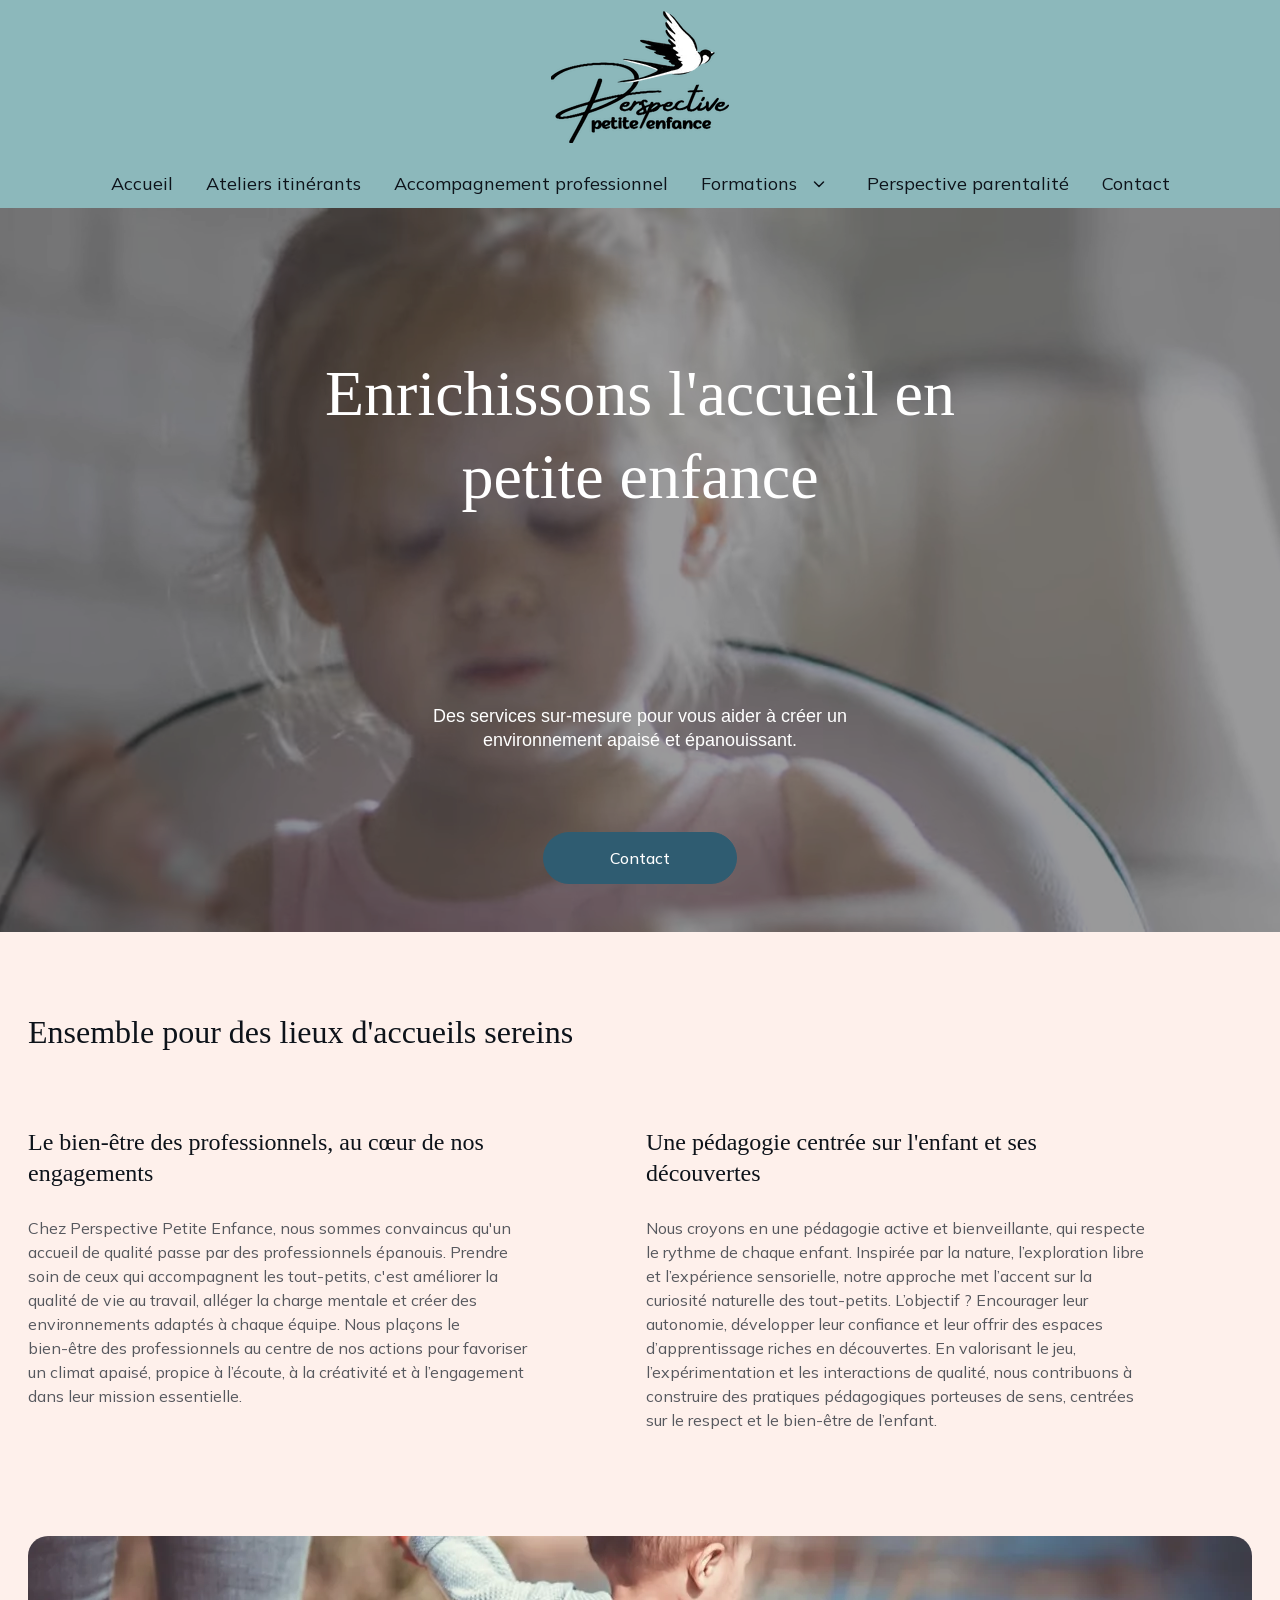
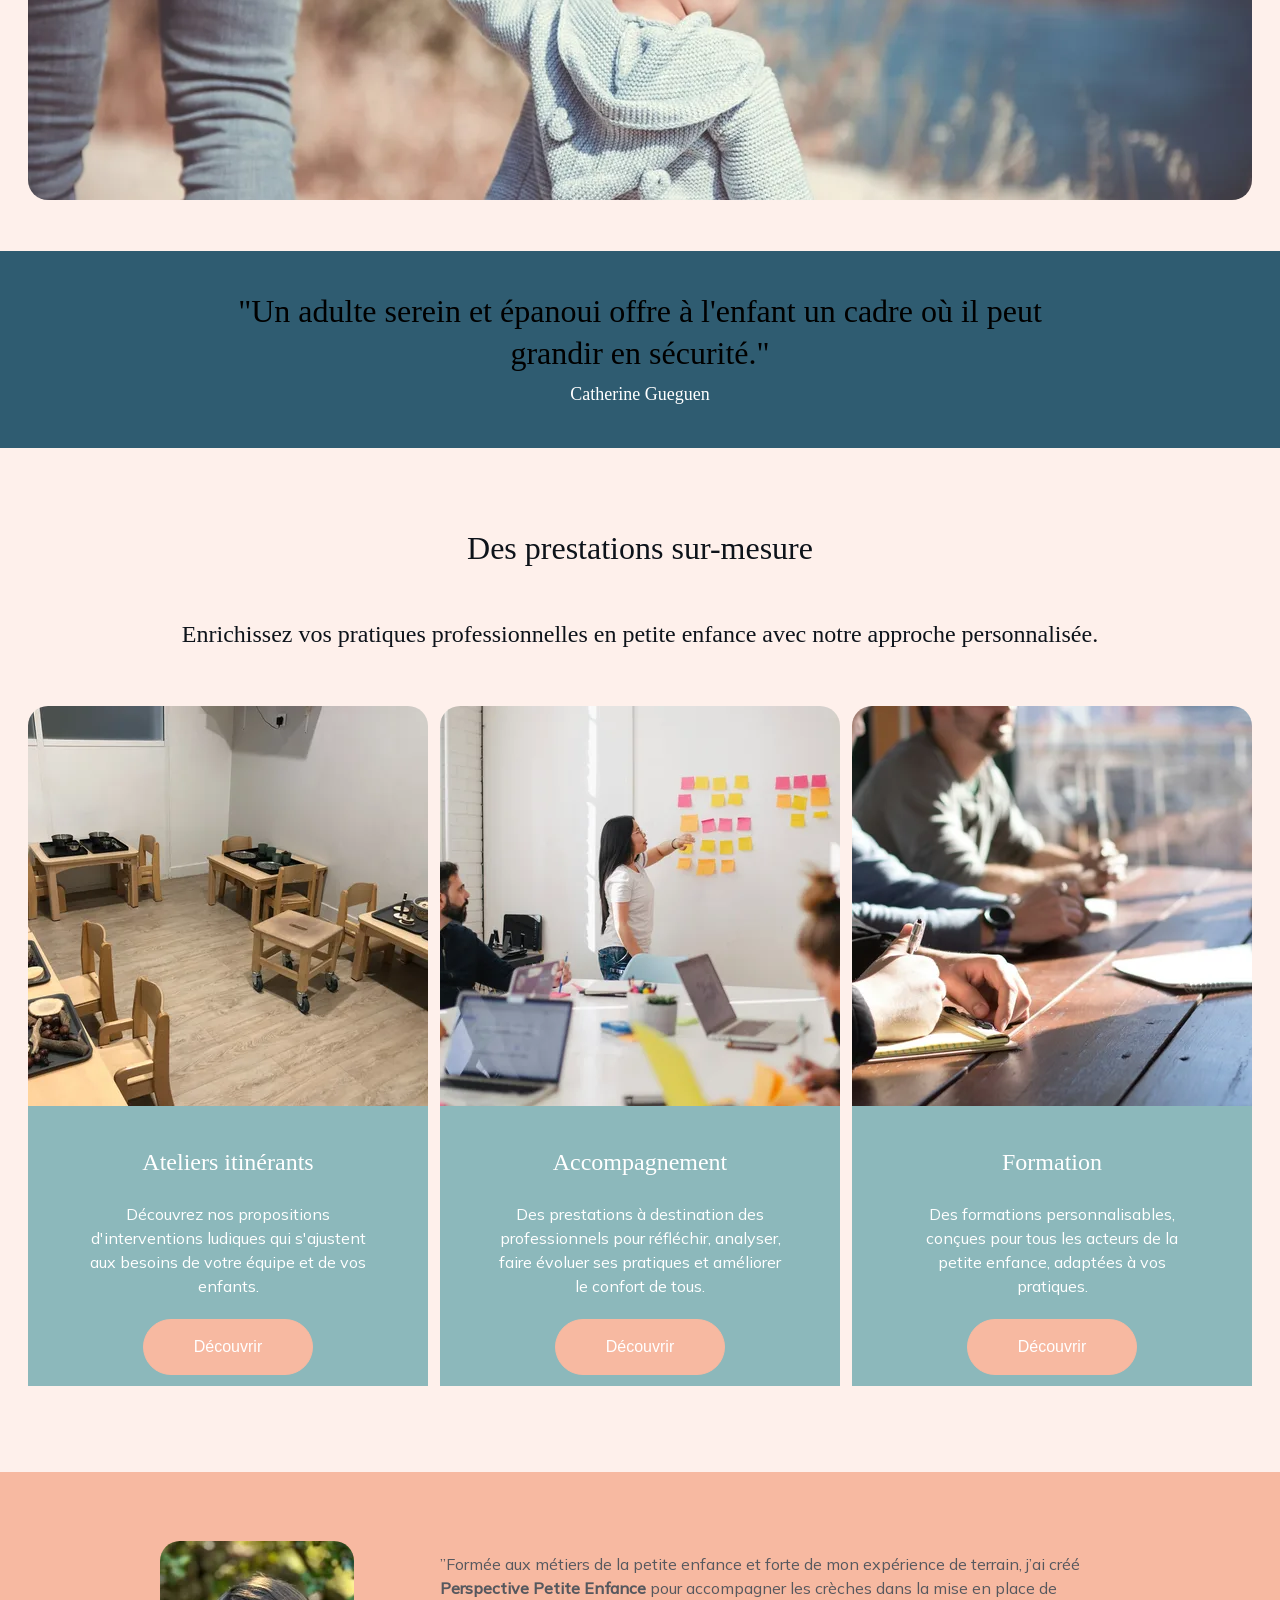
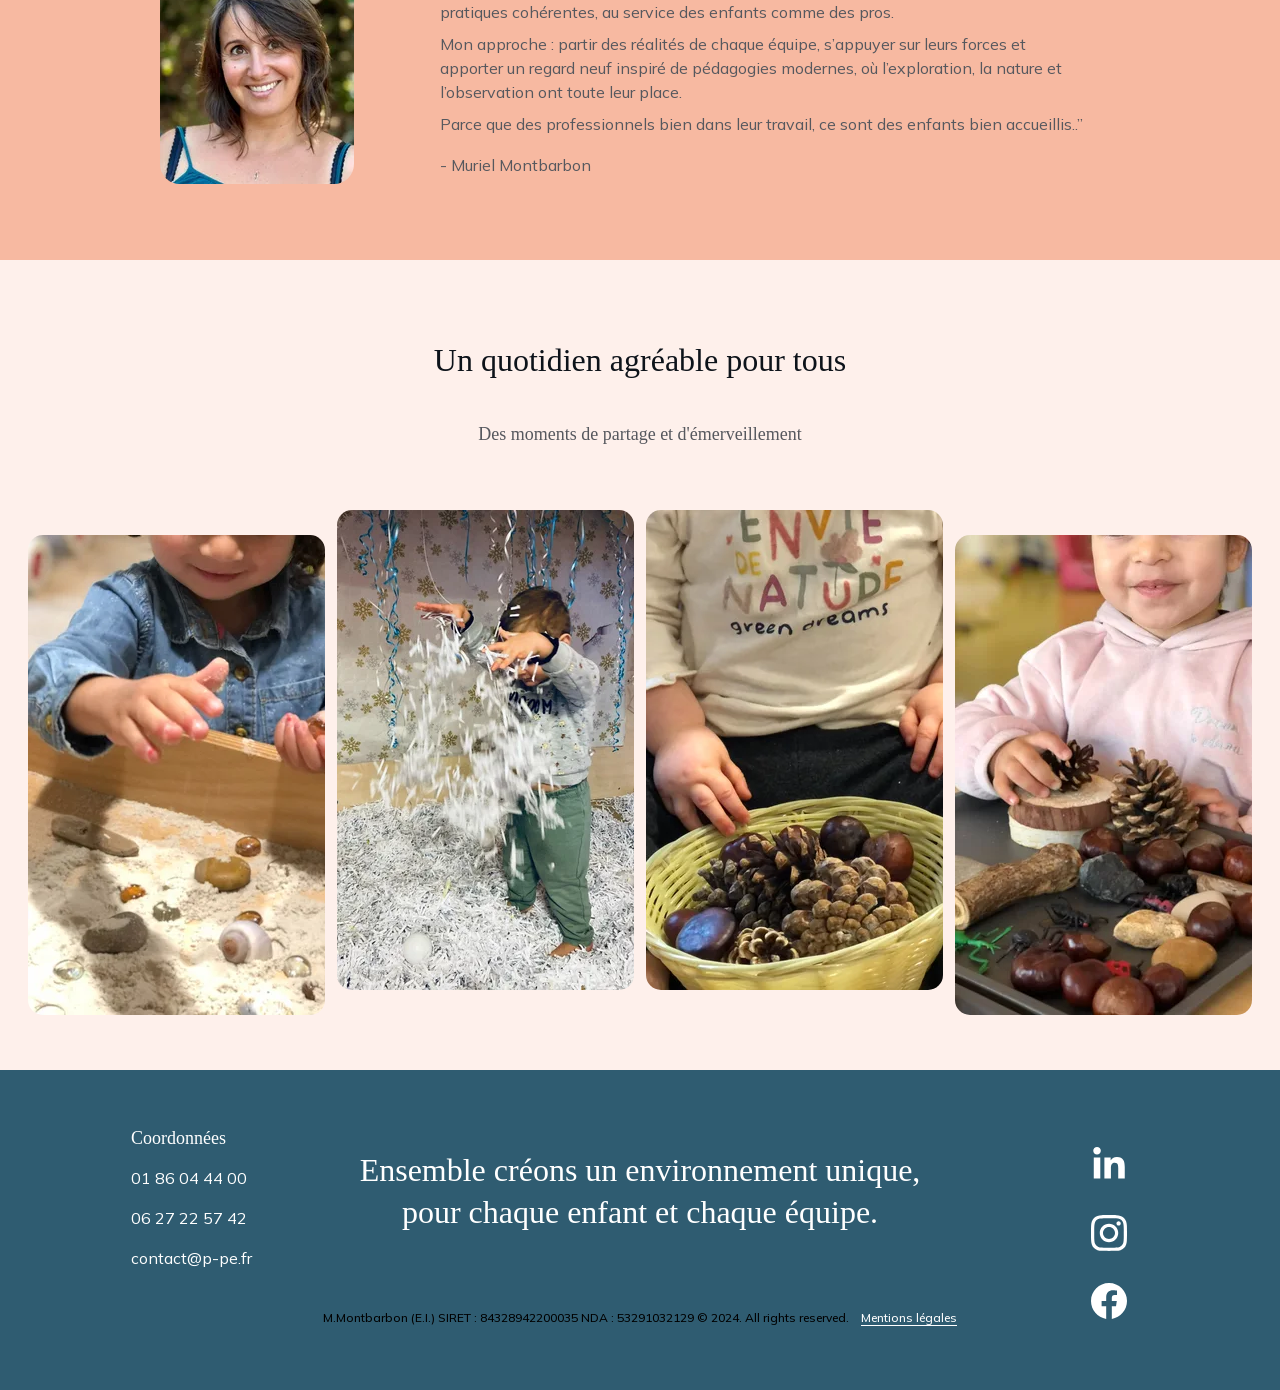
==== index.html @ b855ba72 "Démo : site généré le 2026-10-21 15:32" ====
<!DOCTYPE html><html lang="fr"><head><meta charset="utf-8"><meta name="viewport" content="width=device-width, initial-scale=1.0"><meta name="generator" content="Astro v7.4.1"><title>Découvrez Perspective Petite Enfance : service sur-mesure pour la petite enfance | Perspective Petite Enfance</title><meta name="description" content="Perspective Petite Enfance accompagne les structures de la petite enfance en valorisant le bien-être au travail (QVT) et des pédagogies innovantes centrées sur la nature, l’exploration et la créativité. Des solutions sur mesure pour des professionnels épanouis et un accueil de qualité."><link rel="canonical" href="https://p-pe.fr/"><meta property="og:url" content="https://p-pe.fr/"><meta property="og:title" content="Découvrez Perspective Petite Enfance : service sur-mesure pour la petite enfance | Perspective Petite Enfance"><meta name="twitter:title" content="Découvrez Perspective Petite Enfance : service sur-mesure pour la petite enfance | Perspective Petite Enfance"><meta property="og:type" content="website"><meta property="og:description" content="Perspective Petite Enfance accompagne les structures de la petite enfance en valorisant le bien-être au travail (QVT) et des pédagogies innovantes centrées sur la nature, l’exploration et la créativité. Des solutions sur mesure pour des professionnels épanouis et un accueil de qualité."><meta name="twitter:description" content="Perspective Petite Enfance accompagne les structures de la petite enfance en valorisant le bien-être au travail (QVT) et des pédagogies innovantes centrées sur la nature, l’exploration et la créativité. Des solutions sur mesure pour des professionnels épanouis et un accueil de qualité."><meta property="og:site_name" content="Perspective Petite Enfance"><meta property="og:image" content="https://p-pe.fr/_astro/partage-ppe.CcZyMxBn_Ww45Q.jpeg"><meta name="twitter:image" content="https://p-pe.fr/_astro/partage-ppe.CcZyMxBn_Ww45Q.jpeg"><meta property="og:image:alt" content><meta name="twitter:image:alt" content><meta name="twitter:card" content="summary_large_image"><link rel="icon" sizes="16x16" href="/_astro/favicon.CBge2MAP_Z1nk6SE.png"><link rel="icon" sizes="32x32" href="/_astro/favicon.CBge2MAP_Z1niu6m.png"><link rel="icon" sizes="192x192" href="/_astro/favicon.CBge2MAP_ZdBHj.png"><link rel="apple-touch-icon" href="/_astro/favicon.CBge2MAP_Z1sKdT1.png"><link rel="sitemap" href="/sitemap-index.xml"><script type="application/ld+json">{"@context":"https://schema.org/","name":"Découvrez Perspective Petite Enfance : service sur-mesure pour la petite enfance","url":"https://p-pe.fr","description":"Perspective Petite Enfance accompagne les structures de la petite enfance en valorisant le bien-être au travail (QVT) et des pédagogies innovantes centrées sur la nature, l’exploration et la créativité. Des solutions sur mesure pour des professionnels épanouis et un accueil de qualité.","image":"https://p-pe.fr/_astro/partage-ppe.CcZyMxBn_Ww45Q.jpeg","inLanguage":"fr","keywords":["petite enfance","bien-être","accompagnement personnalisé"],"@type":"WebSite"}</script><link rel="stylesheet" href="/_astro/_..CEl38AEQ.css"></head><body><header class="site-header" data-astro-cid-nen7h5rs><div class="site-header__inner" data-astro-cid-nen7h5rs><a class="site-header__logo" href="/" aria-label="Perspective Petite Enfance - accueil" data-astro-cid-nen7h5rs><img src="/_astro/logo-ppe.D_nfkCnW_2b1bI1.webp" srcset="/_astro/logo-ppe.D_nfkCnW_xIFq8.webp 178w, /_astro/logo-ppe.D_nfkCnW_2b1bI1.webp 356w" alt="Perspective Petite Enfance logo" sizes="178px" loading="eager" data-astro-cid-nen7h5rs="true" decoding="async" width="356" height="264"></a><button class="burger" type="button" title="Menu" aria-label="Menu" aria-expanded="false" aria-controls="menu-principal" data-astro-cid-nen7h5rs><span class="burger__bun" data-astro-cid-nen7h5rs></span><span class="burger__meat" data-astro-cid-nen7h5rs></span><span class="burger__bun" data-astro-cid-nen7h5rs></span></button><nav id="menu-principal" class="nav" aria-label="Menu principal" data-astro-cid-nen7h5rs><ul class="nav__liste" data-astro-cid-nen7h5rs><li class="nav__item" data-astro-cid-nen7h5rs><a class="nav__lien" href="/" data-astro-cid-nen7h5rs>Accueil</a></li><li class="nav__item" data-astro-cid-nen7h5rs><a class="nav__lien" href="/ateliers-itinerants" data-astro-cid-nen7h5rs>Ateliers itinérants</a></li><li class="nav__item" data-astro-cid-nen7h5rs><a class="nav__lien" href="/accompagnement-professionnel" data-astro-cid-nen7h5rs>Accompagnement professionnel</a></li><li class="nav__item nav__item--parent" data-astro-cid-nen7h5rs><button type="button" class="nav__lien nav__lien--parent" aria-expanded="false" data-astro-cid-nen7h5rs><span data-astro-cid-nen7h5rs>Formations</span><svg class="nav__chevron" width="16" height="16" viewBox="0 0 16 16" fill="none" aria-hidden="true" data-astro-cid-nen7h5rs><path d="M3.5 6l4.5 4.5L12.5 6" stroke="currentColor" stroke-width="1.5" stroke-linecap="round" stroke-linejoin="round" data-astro-cid-nen7h5rs></path></svg></button><ul class="nav__sous-menu" data-astro-cid-nen7h5rs><li data-astro-cid-nen7h5rs><a class="nav__lien" href="/formations" data-astro-cid-nen7h5rs>Présentation</a></li><li data-astro-cid-nen7h5rs><a class="nav__lien" href="/formations-attachement" data-astro-cid-nen7h5rs>1 - L&#39;attachement</a></li><li data-astro-cid-nen7h5rs><a class="nav__lien" href="/formations-exploration" data-astro-cid-nen7h5rs>2 - L&#39;exploration</a></li><li data-astro-cid-nen7h5rs><a class="nav__lien" href="/formations-pratiques" data-astro-cid-nen7h5rs>3 - Pratiques professionnelles</a></li></ul></li><li class="nav__item" data-astro-cid-nen7h5rs><a class="nav__lien" href="/perspective-parentalite" data-astro-cid-nen7h5rs>Perspective parentalité</a></li><li class="nav__item" data-astro-cid-nen7h5rs><a class="nav__lien" href="/contact-perspective-petite-enfance" data-astro-cid-nen7h5rs>Contact</a></li></ul></nav></div></header><script type="module">var e=document.querySelector(`.burger`),t=document.getElementById(`menu-principal`);e?.addEventListener(`click`,()=>{let n=e.classList.toggle(`is-open`);t?.classList.toggle(`is-open`,n),e.setAttribute(`aria-expanded`,String(n))}),document.querySelectorAll(`.nav__lien--parent`).forEach(e=>{e.addEventListener(`click`,()=>{let t=e.closest(`.nav__item--parent`)?.classList.toggle(`is-open`)??!1;e.setAttribute(`aria-expanded`,String(t))})});</script><main><section class="sec hero" style="--bg:transparent;--minh:724px;--minh-m:499px;--pt:144px;--pt-m:68px" data-astro-cid-yodha2z4><div class="sec__bg sec__bg--video" aria-hidden="true" data-astro-cid-f6t3nyhw><video autoplay muted loop playsinline disablepictureinpicture poster="/videos/accueil-hero-poster.jpg" preload="metadata" data-astro-cid-f6t3nyhw><source src="/videos/accueil-hero.webm" type="video/webm" data-astro-cid-f6t3nyhw><source src="/videos/accueil-hero.mp4" type="video/mp4" data-astro-cid-f6t3nyhw></video><img class="sec__bg-poster" src="/videos/accueil-hero-poster.jpg" alt="" data-astro-cid-f6t3nyhw><div class="sec__voile" style="--voile-opacite:0.45" data-astro-cid-f6t3nyhw></div></div><div class="wrap" data-astro-cid-yodha2z4><div class="hero__inner" data-astro-cid-yodha2z4><h1 class="hero__titre c-blanc" data-astro-cid-yodha2z4>Enrichissons l'accueil en petite enfance</h1><p class="hero__sous-titre poppins c-blanc" data-astro-cid-yodha2z4>Des services sur-mesure pour vous aider à créer un environnement apaisé et épanouissant.</p><a class="btn btn--bleu btn--mulish hero__bouton" href="/contact-perspective-petite-enfance">Contact</a></div></div></section><section class="sec sec--peche-clair colonnes" style="--minh:919px;--minh-m:1405px;--pt:80px;--pt-m:40px" data-astro-cid-z25tjf23><div class="wrap" data-astro-cid-z25tjf23><div class="colonnes__inner" data-astro-cid-z25tjf23><h2 class="colonnes__titre" data-astro-cid-z25tjf23>Ensemble pour des lieux d'accueils sereins</h2><div class="colonnes__grille" data-astro-cid-z25tjf23><div class="colonnes__col" data-astro-cid-z25tjf23><h3 data-astro-cid-z25tjf23>Le bien-être des professionnels, au cœur de nos engagements</h3><div class="rich body c-gris" data-astro-cid-z25tjf23><p>Chez Perspective Petite Enfance, nous sommes convaincus qu'un accueil de qualité passe par des professionnels épanouis. Prendre soin de ceux qui accompagnent les tout-petits, c'est améliorer la qualité de vie au travail, alléger la charge mentale et créer des environnements adaptés à chaque équipe. Nous plaçons le bien-être des professionnels au centre de nos actions pour favoriser un climat apaisé, propice à l’écoute, à la créativité et à l’engagement dans leur mission essentielle.</p></div></div><div class="colonnes__col" data-astro-cid-z25tjf23><h3 data-astro-cid-z25tjf23>Une pédagogie centrée sur l'enfant et ses découvertes</h3><div class="rich body c-gris" data-astro-cid-z25tjf23><p>Nous croyons en une pédagogie active et bienveillante, qui respecte le rythme de chaque enfant. Inspirée par la nature, l’exploration libre et l’expérience sensorielle, notre approche met l’accent sur la curiosité naturelle des tout-petits. L’objectif ? Encourager leur autonomie, développer leur confiance et leur offrir des espaces d’apprentissage riches en découvertes. En valorisant le jeu, l’expérimentation et les interactions de qualité, nous contribuons à construire des pratiques pédagogiques porteuses de sens, centrées sur le respect et le bien-être de l’enfant.</p></div></div></div><div class="colonnes__image" data-astro-cid-z25tjf23><img src="/_astro/bord-de-mer.B4JX5WjQ_Z2eMWN8.webp" srcset="/_astro/bord-de-mer.B4JX5WjQ_Z1uCbXW.webp 1224w, /_astro/bord-de-mer.B4JX5WjQ_Z2eMWN8.webp 1600w" alt="toddler's walking on the seashore with adult" sizes="(max-width: 920px) 100vw, 1224px" loading="lazy" decoding="async" style="border-radius:20px;" width="1600" height="345" class="photo"></div></div></div></section><section class="sec citation" style="--bg:#2f5c71;--minh:197px;--minh-m:186px;--pt:40px;--pt-m:40px;--auteur:9px;--fs-m:14px" data-astro-cid-57ljpiw4><div class="wrap" data-astro-cid-57ljpiw4><blockquote class="citation__inner" data-astro-cid-57ljpiw4><div class="citation__texte lobster c-noir" data-astro-cid-57ljpiw4>"Un adulte serein et épanoui offre à l'enfant un cadre où il peut grandir en sécurité."</div><p class="citation__auteur c-blanc lobster" data-astro-cid-57ljpiw4>Catherine Gueguen</p></blockquote></div></section><section class="sec sec--peche-clair cartes cartes--image cartes--bleu-clair cartes--centre" style="--minh:1024px;--minh-m:2131px;--pt:80px;--pt-m:40px;--himg:424px" data-astro-cid-texj47j6><div class="wrap" data-astro-cid-texj47j6><div class="cartes__inner" data-astro-cid-texj47j6><div class="cartes__entete" data-astro-cid-texj47j6><h2 data-astro-cid-texj47j6="true" class="cartes__titre c-sombre">Des prestations sur-mesure</h2><h3 class="cartes__sous-titre" data-astro-cid-texj47j6>Enrichissez vos pratiques professionnelles en petite enfance avec notre approche personnalisée.</h3></div><ul class="cartes__liste" data-astro-cid-texj47j6><li class="carte" data-astro-cid-texj47j6><div class="carte__inner" data-astro-cid-texj47j6="true"><div class="carte__image" data-astro-cid-texj47j6><img src="/_astro/ateliers-plateau.61PVvved_Z2qQc0i.webp" srcset="/_astro/ateliers-plateau.61PVvved_FFyIo.webp 400w, /_astro/ateliers-plateau.61PVvved_Z2qQc0i.webp 800w" alt sizes="(max-width: 920px) 100vw, 400px" loading="lazy" decoding="async" style="border-radius:20px;" width="800" height="848" class="photo"></div><div class="carte__panneau" data-astro-cid-texj47j6><h3 class="carte__titre" data-astro-cid-texj47j6>Ateliers itinérants</h3><div class="carte__texte rich body" data-astro-cid-texj47j6><p>Découvrez nos propositions d'interventions ludiques qui s'ajustent aux besoins de votre équipe et de vos enfants.</p></div><a class="btn btn--peche btn--inter carte__bouton" href="/ateliers-itinerants">Découvrir</a></div></div></li><li class="carte" data-astro-cid-texj47j6><div class="carte__inner" data-astro-cid-texj47j6="true"><div class="carte__image" data-astro-cid-texj47j6><img src="/_astro/post-it-mur.hP7TEAYs_2pMkE3.webp" srcset="/_astro/post-it-mur.hP7TEAYs_2soGn5.webp 400w, /_astro/post-it-mur.hP7TEAYs_2pMkE3.webp 800w" alt="woman placing sticky notes on wall" sizes="(max-width: 920px) 100vw, 400px" loading="lazy" decoding="async" style="border-radius:20px;" width="800" height="848" class="photo"></div><div class="carte__panneau" data-astro-cid-texj47j6><h3 class="carte__titre" data-astro-cid-texj47j6>Accompagnement</h3><div class="carte__texte rich body" data-astro-cid-texj47j6><p>Des prestations à destination des professionnels pour réfléchir, analyser, faire évoluer ses pratiques et améliorer le confort de tous.</p></div><a class="btn btn--peche btn--inter carte__bouton" href="/accompagnement-professionnel">Découvrir</a></div></div></li><li class="carte" data-astro-cid-texj47j6><div class="carte__inner" data-astro-cid-texj47j6="true"><div class="carte__image" data-astro-cid-texj47j6><img src="/_astro/formation-table.DLvJTXuS_197dHr.webp" srcset="/_astro/formation-table.DLvJTXuS_1Bj6IX.webp 400w, /_astro/formation-table.DLvJTXuS_197dHr.webp 800w" alt="people sitting on chair in front of table while holding pens during daytime" sizes="(max-width: 920px) 100vw, 400px" loading="lazy" decoding="async" style="border-radius:20px;" width="800" height="848" class="photo"></div><div class="carte__panneau" data-astro-cid-texj47j6><h3 class="carte__titre" data-astro-cid-texj47j6>Formation</h3><div class="carte__texte rich body" data-astro-cid-texj47j6><p>Des formations personnalisables, conçues pour tous les acteurs de la petite enfance, adaptées à vos pratiques.</p></div><a class="btn btn--peche btn--inter carte__bouton" href="/formations">Découvrir</a></div></div></li></ul></div></div></section><section class="sec sec--peche ti ti--gauche ti--petite ti--texte-gauche ti--esp-serre" style="--minh:388px;--minh-m:526px;--pt:69px;--pt-m:32px;--pb:24px;--iw:194px;--ih:243px" data-astro-cid-m4g4nldz><div class="wrap" data-astro-cid-m4g4nldz><div class="ti__inner" data-astro-cid-m4g4nldz><div class="ti__grille" data-astro-cid-m4g4nldz><div class="ti__images" data-astro-cid-m4g4nldz><div class="ti__image ti__image--1" style="--w:194px;--h:243px" data-astro-cid-m4g4nldz><img src="/_astro/muriel-montbarbon.LtMjFfaA_ZtvGxs.webp" srcset="/_astro/muriel-montbarbon.LtMjFfaA_ZP87BE.webp 194w, /_astro/muriel-montbarbon.LtMjFfaA_ZtvGxs.webp 388w" alt sizes="(max-width: 920px) 100vw, 194px" loading="lazy" decoding="async" style="border-radius:20px;" width="388" height="486" class="photo"></div></div><div class="ti__col" data-astro-cid-m4g4nldz><div class="ti__texte rich body c-gris" data-astro-cid-m4g4nldz><p>”Formée aux métiers de la petite enfance et forte de mon expérience de terrain, j’ai créé <strong>Perspective Petite Enfance</strong> pour accompagner les crèches dans la mise en place de pratiques cohérentes, au service des enfants comme des pros.</p><p>Mon approche : partir des réalités de chaque équipe, s’appuyer sur leurs forces et apporter un regard neuf inspiré de pédagogies modernes, où l’exploration, la nature et l’observation ont toute leur place.</p><p>Parce que des professionnels bien dans leur travail, ce sont des enfants bien accueillis..”</p><p>- Muriel Montbarbon</p></div></div></div></div></div></section><section class="sec sec--peche-clair galerie galerie--mosaique" style="--minh:810px;--minh-m:682px;--pt:80px;--pt-m:40px" data-astro-cid-aobl6ues><div class="wrap" data-astro-cid-aobl6ues><div class="galerie__inner" data-astro-cid-aobl6ues><h2 class="galerie__titre" data-astro-cid-aobl6ues="true">Un quotidien agréable pour tous</h2><p class="galerie__sous-titre c-gris" data-astro-cid-aobl6ues>Des moments de partage et d'émerveillement</p><ul class="mosaique" data-astro-cid-aobl6ues><li class="mosaique__item" data-astro-cid-aobl6ues><img src="/_astro/enfant-coquillages.B9KvT-MM_Z1IRoGX.webp" srcset="/_astro/enfant-coquillages.B9KvT-MM_Z24srud.webp 297w, /_astro/enfant-coquillages.B9KvT-MM_Z1IRoGX.webp 594w" alt="enfant et coquillages" sizes="(max-width: 920px) 50vw, 297px" loading="lazy" decoding="async" style="border-radius:15px;" data-lightbox="mosaique" width="594" height="960" class="photo zoomable"></li><li class="mosaique__item" data-astro-cid-aobl6ues><img src="/_astro/enfant-fausse-neige.C4vJgVMu_ZhugMv.webp" srcset="/_astro/enfant-fausse-neige.C4vJgVMu_2lSX8r.webp 297w, /_astro/enfant-fausse-neige.C4vJgVMu_ZhugMv.webp 594w" alt="enfant et fausse neige" sizes="(max-width: 920px) 50vw, 297px" loading="lazy" decoding="async" style="border-radius:15px;" data-lightbox="mosaique" width="594" height="960" class="photo zoomable"></li><li class="mosaique__item" data-astro-cid-aobl6ues><img src="/_astro/enfant-marrons-pommes-de-pin.DmMnLFVq_h84G0.webp" srcset="/_astro/enfant-marrons-pommes-de-pin.DmMnLFVq_249zr1.webp 297w, /_astro/enfant-marrons-pommes-de-pin.DmMnLFVq_h84G0.webp 594w" alt="enfant, marrons et pommes de pin" sizes="(max-width: 920px) 50vw, 297px" loading="lazy" decoding="async" style="border-radius:15px;" data-lightbox="mosaique" width="594" height="960" class="photo zoomable"></li><li class="mosaique__item" data-astro-cid-aobl6ues><img src="/_astro/atelier-01.L_T7WAjU_Z1CTcKN.webp" srcset="/_astro/atelier-01.L_T7WAjU_Z24KMuo.webp 297w, /_astro/atelier-01.L_T7WAjU_Z1CTcKN.webp 594w" alt sizes="(max-width: 920px) 50vw, 297px" loading="lazy" decoding="async" style="border-radius:15px;" data-lightbox="mosaique" width="594" height="960" class="photo zoomable"></li></ul></div></div></section></main><footer class="footer sec sec--bleu" data-astro-cid-jo6i4kqk><div class="wrap footer__grid" data-astro-cid-jo6i4kqk><div class="footer__coord" data-astro-cid-jo6i4kqk><p class="footer__coord-titre lobster" data-astro-cid-jo6i4kqk>Coordonnées</p><p class="body" data-astro-cid-jo6i4kqk>01 86 04 44 00</p><p class="body" data-astro-cid-jo6i4kqk>06 27 22 57 42</p><p class="body" data-astro-cid-jo6i4kqk>contact@p-pe.fr</p></div><h4 class="footer__accroche" data-astro-cid-jo6i4kqk>Ensemble créons un environnement unique, pour chaque enfant et chaque équipe.</h4><ul class="footer__reseaux" data-astro-cid-jo6i4kqk><li data-astro-cid-jo6i4kqk><a href="https://www.linkedin.com/company/perspective-petite-enfance" target="_blank" rel="noopener" title="Go to linkedin page" data-astro-cid-jo6i4kqk><svg width="24" height="24" viewBox="0 0 24 24" fill="none" xmlns="http://www.w3.org/2000/svg" aria-hidden="true" focusable="false"><path d="M6.20156 21H1.84688V6.97969H6.20156V21ZM4.02187 5.06719C2.62969 5.06719 1.5 3.91406 1.5 2.52187C1.5 1.85303 1.7657 1.21158 2.23864 0.73864C2.71158 0.265697 3.35303 0 4.02187 0C4.69072 0 5.33217 0.265697 5.80511 0.73864C6.27805 1.21158 6.54375 1.85303 6.54375 2.52187C6.54375 3.91406 5.41406 5.06719 4.02187 5.06719ZM22.4953 21H18.15V14.175C18.15 12.5484 18.1172 10.4625 15.8859 10.4625C13.6219 10.4625 13.275 12.2297 13.275 14.0578V21H8.925V6.97969H13.1016V8.89219H13.1625C13.7438 7.79062 15.1641 6.62812 17.2828 6.62812C21.6891 6.62812 22.5 9.52969 22.5 13.2984V21H22.4953Z" fill="currentColor"></path></svg><span class="sr-only">LinkedIn</span></a></li><li data-astro-cid-jo6i4kqk><a href="https://www.instagram.com/perspective.petite.enfance" target="_blank" rel="noopener" title="Go to instagram page" data-astro-cid-jo6i4kqk><svg width="24" height="24" viewBox="0 0 24 24" fill="none" xmlns="http://www.w3.org/2000/svg" aria-hidden="true" focusable="false"><path d="M12.0027 5.84808C8.59743 5.84808 5.85075 8.59477 5.85075 12C5.85075 15.4053 8.59743 18.1519 12.0027 18.1519C15.4079 18.1519 18.1546 15.4053 18.1546 12C18.1546 8.59477 15.4079 5.84808 12.0027 5.84808ZM12.0027 15.9996C9.80212 15.9996 8.00312 14.2059 8.00312 12C8.00312 9.7941 9.79677 8.00046 12.0027 8.00046C14.2086 8.00046 16.0022 9.7941 16.0022 12C16.0022 14.2059 14.2032 15.9996 12.0027 15.9996ZM19.8412 5.59644C19.8412 6.39421 19.1987 7.03135 18.4062 7.03135C17.6085 7.03135 16.9713 6.38885 16.9713 5.59644C16.9713 4.80402 17.6138 4.16153 18.4062 4.16153C19.1987 4.16153 19.8412 4.80402 19.8412 5.59644ZM23.9157 7.05277C23.8247 5.13063 23.3856 3.42798 21.9775 2.02523C20.5748 0.622485 18.8721 0.183425 16.95 0.0870142C14.9691 -0.0254218 9.03094 -0.0254218 7.05 0.0870142C5.13321 0.178071 3.43056 0.617131 2.02247 2.01988C0.614379 3.42263 0.180675 5.12528 0.0842616 7.04742C-0.0281744 9.02836 -0.0281744 14.9663 0.0842616 16.9472C0.175321 18.8694 0.614379 20.572 2.02247 21.9748C3.43056 23.3775 5.12786 23.8166 7.05 23.913C9.03094 24.0254 14.9691 24.0254 16.95 23.913C18.8721 23.8219 20.5748 23.3829 21.9775 21.9748C23.3803 20.572 23.8193 18.8694 23.9157 16.9472C24.0281 14.9663 24.0281 9.03371 23.9157 7.05277ZM21.3565 19.0728C20.9388 20.1222 20.1303 20.9307 19.0756 21.3537C17.4961 21.9801 13.748 21.8355 12.0027 21.8355C10.2573 21.8355 6.50389 21.9748 4.92971 21.3537C3.88036 20.936 3.07188 20.1275 2.64888 19.0728C2.02247 17.4933 2.16705 13.7453 2.16705 12C2.16705 10.2547 2.02782 6.5013 2.64888 4.92717C3.06652 3.87783 3.875 3.06936 4.92971 2.64636C6.50924 2.01988 10.2573 2.16452 12.0027 2.16452C13.748 2.16452 17.5015 2.02523 19.0756 2.64636C20.125 3.064 20.9335 3.87247 21.3565 4.92717C21.9829 6.50666 21.8383 10.2547 21.8383 12C21.8383 13.7453 21.9829 17.4987 21.3565 19.0728Z" fill="currentColor"></path></svg><span class="sr-only">Instagram</span></a></li><li data-astro-cid-jo6i4kqk><a href="https://www.facebook.com/profile.php?id=61570478800242" target="_blank" rel="noopener" title="Go to facebook page" data-astro-cid-jo6i4kqk><svg width="24" height="24" viewBox="0 0 24 24" fill="none" xmlns="http://www.w3.org/2000/svg" aria-hidden="true" focusable="false"><path d="M24 12.0726C24 5.44354 18.629 0.0725708 12 0.0725708C5.37097 0.0725708 0 5.44354 0 12.0726C0 18.0619 4.38823 23.0264 10.125 23.9274V15.5414H7.07661V12.0726H10.125V9.4287C10.125 6.42144 11.9153 4.76031 14.6574 4.76031C15.9706 4.76031 17.3439 4.99451 17.3439 4.99451V7.94612H15.8303C14.34 7.94612 13.875 8.87128 13.875 9.82015V12.0726H17.2031L16.6708 15.5414H13.875V23.9274C19.6118 23.0264 24 18.0619 24 12.0726Z" fill="currentColor"></path></svg><span class="sr-only">Facebook</span></a></li></ul><p class="body-small footer__mentions" data-astro-cid-jo6i4kqk>M.Montbarbon (E.I.) SIRET : 84328942200035 NDA : 53291032129 © 2024. All rights reserved.<a class="footer__legal" href="/mentions-legales" data-astro-cid-jo6i4kqk>Mentions légales</a></p></div></footer><div class="lightbox" id="lightbox" role="dialog" aria-modal="true" aria-label="Image agrandie" hidden><button class="lightbox__nav lightbox__nav--prev" type="button" aria-label="Image précédente">‹</button><img alt=""><button class="lightbox__nav lightbox__nav--next" type="button" aria-label="Image suivante">›</button><button class="lightbox__close" type="button" aria-label="Fermer">×</button></div><script type="module">var e=document.getElementById(`lightbox`),t=e.querySelector(`img`),n=Array.from(document.querySelectorAll(`img[data-lightbox]`)),r=[],i=0,a=()=>{let e=r[i];t.src=e.currentSrc||e.src,t.alt=e.alt},o=t=>{r=n.filter(e=>e.dataset.lightbox===t.dataset.lightbox),i=r.indexOf(t),a(),e.hidden=!1,e.classList.add(`is-open`),document.body.style.overflow=`hidden`},s=()=>{e.classList.remove(`is-open`),e.hidden=!0,document.body.style.overflow=``};n.forEach(e=>e.addEventListener(`click`,()=>o(e))),e.querySelector(`.lightbox__close`)?.addEventListener(`click`,s),e.querySelector(`.lightbox__nav--prev`)?.addEventListener(`click`,()=>{i=(i-1+r.length)%r.length,a()}),e.querySelector(`.lightbox__nav--next`)?.addEventListener(`click`,()=>{i=(i+1)%r.length,a()}),e.addEventListener(`click`,t=>{t.target===e&&s()}),document.addEventListener(`keydown`,t=>{e.hidden||(t.key===`Escape`&&s(),t.key===`ArrowLeft`&&(i=(i-1+r.length)%r.length,a()),t.key===`ArrowRight`&&(i=(i+1)%r.length,a()))});</script></body></html>
---- _astro/_..CEl38AEQ.css ----
@font-face{font-family:Lobster;font-style:normal;font-display:swap;font-weight:400;src:url(/_astro/lobster-cyrillic-ext-400-normal.CAda7jDo.woff2)format("woff2"),url(/_astro/lobster-cyrillic-ext-400-normal.CTC7nHHC.woff)format("woff");unicode-range:U+460-52F,U+1C80-1C8A,U+20B4,U+2DE0-2DFF,U+A640-A69F,U+FE2E-FE2F}@font-face{font-family:Lobster;font-style:normal;font-display:swap;font-weight:400;src:url(/_astro/lobster-cyrillic-400-normal.DeMp0mA3.woff2)format("woff2"),url(/_astro/lobster-cyrillic-400-normal.C0k4M1Yq.woff)format("woff");unicode-range:U+301,U+400-45F,U+490-491,U+4B0-4B1,U+2116}@font-face{font-family:Lobster;font-style:normal;font-display:swap;font-weight:400;src:url(/_astro/lobster-vietnamese-400-normal.t7FFQ-Nt.woff2)format("woff2"),url(/_astro/lobster-vietnamese-400-normal.CQxa60ei.woff)format("woff");unicode-range:U+102-103,U+110-111,U+128-129,U+168-169,U+1A0-1A1,U+1AF-1B0,U+300-301,U+303-304,U+308-309,U+323,U+329,U+1EA0-1EF9,U+20AB}@font-face{font-family:Lobster;font-style:normal;font-display:swap;font-weight:400;src:url(/_astro/lobster-latin-ext-400-normal.CBN1Kyd4.woff2)format("woff2"),url(/_astro/lobster-latin-ext-400-normal.DjkE4ffB.woff)format("woff");unicode-range:U+100-2BA,U+2BD-2C5,U+2C7-2CC,U+2CE-2D7,U+2DD-2FF,U+304,U+308,U+329,U+1D00-1DBF,U+1E00-1E9F,U+1EF2-1EFF,U+2020,U+20A0-20AB,U+20AD-20C0,U+2113,U+2C60-2C7F,U+A720-A7FF}@font-face{font-family:Lobster;font-style:normal;font-display:swap;font-weight:400;src:url(/_astro/lobster-latin-400-normal.VmWungf4.woff2)format("woff2"),url(/_astro/lobster-latin-400-normal.Cc8ENR_t.woff)format("woff");unicode-range:U+??,U+131,U+152-153,U+2BB-2BC,U+2C6,U+2DA,U+2DC,U+304,U+308,U+329,U+2000-206F,U+20AC,U+2122,U+2191,U+2193,U+2212,U+2215,U+FEFF,U+FFFD}@font-face{font-family:Mulish;font-style:normal;font-display:swap;font-weight:400;src:url(/_astro/mulish-cyrillic-ext-400-normal.wd4asoXq.woff2)format("woff2"),url(/_astro/mulish-cyrillic-ext-400-normal.DGgLiUMh.woff)format("woff");unicode-range:U+460-52F,U+1C80-1C8A,U+20B4,U+2DE0-2DFF,U+A640-A69F,U+FE2E-FE2F}@font-face{font-family:Mulish;font-style:normal;font-display:swap;font-weight:400;src:url(/_astro/mulish-cyrillic-400-normal.NYULt11J.woff2)format("woff2"),url(/_astro/mulish-cyrillic-400-normal.BNekwWHs.woff)format("woff");unicode-range:U+301,U+400-45F,U+490-491,U+4B0-4B1,U+2116}@font-face{font-family:Mulish;font-style:normal;font-display:swap;font-weight:400;src:url(/_astro/mulish-vietnamese-400-normal.DoBClvYm.woff2)format("woff2"),url(/_astro/mulish-vietnamese-400-normal.wxj85OR_.woff)format("woff");unicode-range:U+102-103,U+110-111,U+128-129,U+168-169,U+1A0-1A1,U+1AF-1B0,U+300-301,U+303-304,U+308-309,U+323,U+329,U+1EA0-1EF9,U+20AB}@font-face{font-family:Mulish;font-style:normal;font-display:swap;font-weight:400;src:url(/_astro/mulish-latin-ext-400-normal.avcijv45.woff2)format("woff2"),url(/_astro/mulish-latin-ext-400-normal.CkhBr6wh.woff)format("woff");unicode-range:U+100-2BA,U+2BD-2C5,U+2C7-2CC,U+2CE-2D7,U+2DD-2FF,U+304,U+308,U+329,U+1D00-1DBF,U+1E00-1E9F,U+1EF2-1EFF,U+2020,U+20A0-20AB,U+20AD-20C0,U+2113,U+2C60-2C7F,U+A720-A7FF}@font-face{font-family:Mulish;font-style:normal;font-display:swap;font-weight:400;src:url(/_astro/mulish-latin-400-normal.C9Snyl1s.woff2)format("woff2"),url(/_astro/mulish-latin-400-normal.BRmeVNaI.woff)format("woff");unicode-range:U+??,U+131,U+152-153,U+2BB-2BC,U+2C6,U+2DA,U+2DC,U+304,U+308,U+329,U+2000-206F,U+20AC,U+2122,U+2191,U+2193,U+2212,U+2215,U+FEFF,U+FFFD}@font-face{font-family:Mulish;font-style:normal;font-display:swap;font-weight:500;src:url(/_astro/mulish-cyrillic-ext-500-normal.BTJLs2q5.woff2)format("woff2"),url(/_astro/mulish-cyrillic-ext-500-normal.NOuHDXve.woff)format("woff");unicode-range:U+460-52F,U+1C80-1C8A,U+20B4,U+2DE0-2DFF,U+A640-A69F,U+FE2E-FE2F}@font-face{font-family:Mulish;font-style:normal;font-display:swap;font-weight:500;src:url(/_astro/mulish-cyrillic-500-normal.5Gm1uDpZ.woff2)format("woff2"),url(/_astro/mulish-cyrillic-500-normal.C9oc_C6e.woff)format("woff");unicode-range:U+301,U+400-45F,U+490-491,U+4B0-4B1,U+2116}@font-face{font-family:Mulish;font-style:normal;font-display:swap;font-weight:500;src:url(/_astro/mulish-vietnamese-500-normal.BcKeiari.woff2)format("woff2"),url(/_astro/mulish-vietnamese-500-normal.DC_f6fjv.woff)format("woff");unicode-range:U+102-103,U+110-111,U+128-129,U+168-169,U+1A0-1A1,U+1AF-1B0,U+300-301,U+303-304,U+308-309,U+323,U+329,U+1EA0-1EF9,U+20AB}@font-face{font-family:Mulish;font-style:normal;font-display:swap;font-weight:500;src:url(/_astro/mulish-latin-ext-500-normal.CyTKV2lK.woff2)format("woff2"),url(/_astro/mulish-latin-ext-500-normal.CWDcFwYe.woff)format("woff");unicode-range:U+100-2BA,U+2BD-2C5,U+2C7-2CC,U+2CE-2D7,U+2DD-2FF,U+304,U+308,U+329,U+1D00-1DBF,U+1E00-1E9F,U+1EF2-1EFF,U+2020,U+20A0-20AB,U+20AD-20C0,U+2113,U+2C60-2C7F,U+A720-A7FF}@font-face{font-family:Mulish;font-style:normal;font-display:swap;font-weight:500;src:url(/_astro/mulish-latin-500-normal.BoPlPdCZ.woff2)format("woff2"),url(/_astro/mulish-latin-500-normal.CoJZbj2t.woff)format("woff");unicode-range:U+??,U+131,U+152-153,U+2BB-2BC,U+2C6,U+2DA,U+2DC,U+304,U+308,U+329,U+2000-206F,U+20AC,U+2122,U+2191,U+2193,U+2212,U+2215,U+FEFF,U+FFFD}@font-face{font-family:Poppins;font-style:normal;font-display:swap;font-weight:400;src:url(/_astro/poppins-devanagari-400-normal.CJDn6rn8.woff2)format("woff2"),url(/_astro/poppins-devanagari-400-normal.CqVvlrh5.woff)format("woff");unicode-range:U+900-97F,U+1CD0-1CF9,U+200C-200D,U+20A8,U+20B9,U+20F0,U+25CC,U+A830-A839,U+A8E0-A8FF,U+11B00-11B09}@font-face{font-family:Poppins;font-style:normal;font-display:swap;font-weight:400;src:url(/_astro/poppins-latin-ext-400-normal.by3JarPu.woff2)format("woff2"),url(/_astro/poppins-latin-ext-400-normal.DaBSavcJ.woff)format("woff");unicode-range:U+100-2BA,U+2BD-2C5,U+2C7-2CC,U+2CE-2D7,U+2DD-2FF,U+304,U+308,U+329,U+1D00-1DBF,U+1E00-1E9F,U+1EF2-1EFF,U+2020,U+20A0-20AB,U+20AD-20C0,U+2113,U+2C60-2C7F,U+A720-A7FF}@font-face{font-family:Poppins;font-style:normal;font-display:swap;font-weight:400;src:url(/_astro/poppins-latin-400-normal.cpxAROuN.woff2)format("woff2"),url(/_astro/poppins-latin-400-normal.BOb3E3N0.woff)format("woff");unicode-range:U+??,U+131,U+152-153,U+2BB-2BC,U+2C6,U+2DA,U+2DC,U+304,U+308,U+329,U+2000-206F,U+20AC,U+2122,U+2191,U+2193,U+2212,U+2215,U+FEFF,U+FFFD}@font-face{font-family:Poppins;font-style:normal;font-display:swap;font-weight:500;src:url(/_astro/poppins-devanagari-500-normal.BIdkeU1p.woff2)format("woff2"),url(/_astro/poppins-devanagari-500-normal.DMPDjHtT.woff)format("woff");unicode-range:U+900-97F,U+1CD0-1CF9,U+200C-200D,U+20A8,U+20B9,U+20F0,U+25CC,U+A830-A839,U+A8E0-A8FF,U+11B00-11B09}@font-face{font-family:Poppins;font-style:normal;font-display:swap;font-weight:500;src:url(/_astro/poppins-latin-ext-500-normal.CK-6C4Hw.woff2)format("woff2"),url(/_astro/poppins-latin-ext-500-normal.CgAe2rWW.woff)format("woff");unicode-range:U+100-2BA,U+2BD-2C5,U+2C7-2CC,U+2CE-2D7,U+2DD-2FF,U+304,U+308,U+329,U+1D00-1DBF,U+1E00-1E9F,U+1EF2-1EFF,U+2020,U+20A0-20AB,U+20AD-20C0,U+2113,U+2C60-2C7F,U+A720-A7FF}@font-face{font-family:Poppins;font-style:normal;font-display:swap;font-weight:500;src:url(/_astro/poppins-latin-500-normal.C8OXljZJ.woff2)format("woff2"),url(/_astro/poppins-latin-500-normal.DGXqpDMm.woff)format("woff");unicode-range:U+??,U+131,U+152-153,U+2BB-2BC,U+2C6,U+2DA,U+2DC,U+304,U+308,U+329,U+2000-206F,U+20AC,U+2122,U+2191,U+2193,U+2212,U+2215,U+FEFF,U+FFFD}@font-face{font-family:Inter;font-style:normal;font-display:swap;font-weight:400;src:url(/_astro/inter-cyrillic-ext-400-normal.BQZuk6qB.woff2)format("woff2"),url(/_astro/inter-cyrillic-ext-400-normal.DQukG94-.woff)format("woff");unicode-range:U+460-52F,U+1C80-1C8A,U+20B4,U+2DE0-2DFF,U+A640-A69F,U+FE2E-FE2F}@font-face{font-family:Inter;font-style:normal;font-display:swap;font-weight:400;src:url(/_astro/inter-cyrillic-400-normal.obahsSVq.woff2)format("woff2"),url(/_astro/inter-cyrillic-400-normal.HOLc17fK.woff)format("woff");unicode-range:U+301,U+400-45F,U+490-491,U+4B0-4B1,U+2116}@font-face{font-family:Inter;font-style:normal;font-display:swap;font-weight:400;src:url(/_astro/inter-greek-ext-400-normal.DGGRlc-M.woff2)format("woff2"),url(/_astro/inter-greek-ext-400-normal.KugGGMne.woff)format("woff");unicode-range:U+1F??}@font-face{font-family:Inter;font-style:normal;font-display:swap;font-weight:400;src:url(/_astro/inter-greek-400-normal.B4URO6DV.woff2)format("woff2"),url(/_astro/inter-greek-400-normal.q2sYcFCs.woff)format("woff");unicode-range:U+370-377,U+37A-37F,U+384-38A,U+38C,U+38E-3A1,U+3A3-3FF}@font-face{font-family:Inter;font-style:normal;font-display:swap;font-weight:400;src:url(/_astro/inter-vietnamese-400-normal.DMkecbls.woff2)format("woff2"),url(/_astro/inter-vietnamese-400-normal.Bbgyi5SW.woff)format("woff");unicode-range:U+102-103,U+110-111,U+128-129,U+168-169,U+1A0-1A1,U+1AF-1B0,U+300-301,U+303-304,U+308-309,U+323,U+329,U+1EA0-1EF9,U+20AB}@font-face{font-family:Inter;font-style:normal;font-display:swap;font-weight:400;src:url(/_astro/inter-latin-ext-400-normal.C1nco2VV.woff2)format("woff2"),url(/_astro/inter-latin-ext-400-normal.77YHD8bZ.woff)format("woff");unicode-range:U+100-2BA,U+2BD-2C5,U+2C7-2CC,U+2CE-2D7,U+2DD-2FF,U+304,U+308,U+329,U+1D00-1DBF,U+1E00-1E9F,U+1EF2-1EFF,U+2020,U+20A0-20AB,U+20AD-20C0,U+2113,U+2C60-2C7F,U+A720-A7FF}@font-face{font-family:Inter;font-style:normal;font-display:swap;font-weight:400;src:url(/_astro/inter-latin-400-normal.C38fXH4l.woff2)format("woff2"),url(/_astro/inter-latin-400-normal.CyCys3Eg.woff)format("woff");unicode-range:U+??,U+131,U+152-153,U+2BB-2BC,U+2C6,U+2DA,U+2DC,U+304,U+308,U+329,U+2000-206F,U+20AC,U+2122,U+2191,U+2193,U+2212,U+2215,U+FEFF,U+FFFD}@font-face{font-family:Inter;font-style:normal;font-display:swap;font-weight:500;src:url(/_astro/inter-cyrillic-ext-500-normal.B0yAr1jD.woff2)format("woff2"),url(/_astro/inter-cyrillic-ext-500-normal.BmqWE9Dz.woff)format("woff");unicode-range:U+460-52F,U+1C80-1C8A,U+20B4,U+2DE0-2DFF,U+A640-A69F,U+FE2E-FE2F}@font-face{font-family:Inter;font-style:normal;font-display:swap;font-weight:500;src:url(/_astro/inter-cyrillic-500-normal.BasfLYem.woff2)format("woff2"),url(/_astro/inter-cyrillic-500-normal.CxZf_p3X.woff)format("woff");unicode-range:U+301,U+400-45F,U+490-491,U+4B0-4B1,U+2116}@font-face{font-family:Inter;font-style:normal;font-display:swap;font-weight:500;src:url(/_astro/inter-greek-ext-500-normal.C4iEst2y.woff2)format("woff2"),url(/_astro/inter-greek-ext-500-normal.2j5mBUwD.woff)format("woff");unicode-range:U+1F??}@font-face{font-family:Inter;font-style:normal;font-display:swap;font-weight:500;src:url(/_astro/inter-greek-500-normal.BIZE56-Y.woff2)format("woff2"),url(/_astro/inter-greek-500-normal.Xzm54t5V.woff)format("woff");unicode-range:U+370-377,U+37A-37F,U+384-38A,U+38C,U+38E-3A1,U+3A3-3FF}@font-face{font-family:Inter;font-style:normal;font-display:swap;font-weight:500;src:url(/_astro/inter-vietnamese-500-normal.DOriooB6.woff2)format("woff2"),url(/_astro/inter-vietnamese-500-normal.mJboJaSs.woff)format("woff");unicode-range:U+102-103,U+110-111,U+128-129,U+168-169,U+1A0-1A1,U+1AF-1B0,U+300-301,U+303-304,U+308-309,U+323,U+329,U+1EA0-1EF9,U+20AB}@font-face{font-family:Inter;font-style:normal;font-display:swap;font-weight:500;src:url(/_astro/inter-latin-ext-500-normal.CV4jyFjo.woff2)format("woff2"),url(/_astro/inter-latin-ext-500-normal.BxGbmqWO.woff)format("woff");unicode-range:U+100-2BA,U+2BD-2C5,U+2C7-2CC,U+2CE-2D7,U+2DD-2FF,U+304,U+308,U+329,U+1D00-1DBF,U+1E00-1E9F,U+1EF2-1EFF,U+2020,U+20A0-20AB,U+20AD-20C0,U+2113,U+2C60-2C7F,U+A720-A7FF}@font-face{font-family:Inter;font-style:normal;font-display:swap;font-weight:500;src:url(/_astro/inter-latin-500-normal.Cerq10X2.woff2)format("woff2"),url(/_astro/inter-latin-500-normal.BL9OpVg8.woff)format("woff");unicode-range:U+??,U+131,U+152-153,U+2BB-2BC,U+2C6,U+2DA,U+2DC,U+304,U+308,U+329,U+2000-206F,U+20AC,U+2122,U+2191,U+2193,U+2212,U+2215,U+FEFF,U+FFFD}:root{--bleu:#2f5c71;--bleu-clair:#8cb8bb;--peche:#f7b9a1;--peche-clair:#f7b9a136;--blanc:#fff;--gris:#56585e;--sombre:#0d131a;--noir:#000;--voile:#1d1e20;--font-primary:"Lobster", display;--font-secondary:"Mulish", sans-serif;--font-poppins:"Poppins", sans-serif;--font-inter:"Inter", sans-serif;--largeur-contenu:1224px;--gouttiere:16px}*,:before,:after{box-sizing:border-box}html{-webkit-text-size-adjust:100%;scroll-behavior:smooth}body{font-family:var(--font-secondary);color:var(--noir);background:var(--blanc);margin:0;font-size:16px;line-height:1.5;overflow-x:hidden}img,video{max-width:100%;display:block}a{color:inherit}h1,h2,h3,h4,h5,h6,p{margin:0}h1,h2,h3,h4,h5,h6,.h1,.h2,.h3,.h4,.h5,.h6{font-family:var(--font-primary);color:var(--sombre);overflow-wrap:break-word;font-weight:400;line-height:1.3}h1,.h1{font-size:48px}h2,.h2{font-size:32px}h3,.h3{font-size:24px}h4,.h4{font-size:20px}h5,.h5{font-size:16px}h6,.h6{font-size:14px}.body{font-size:16px;line-height:1.5}.body-large{font-size:18px;line-height:1.5}.body-small{font-size:12px;font-weight:500;line-height:1.5}@media (width<=920px){h1,.h1{font-size:32px}h4,.h4{font-size:18px}.body-small{font-size:14px}}.rich{overflow-wrap:break-word}.rich p+p{margin-top:32px}.rich p+p.serre{margin-top:8px}.rich ul,.rich ol{margin:0;padding-left:40px}.rich a{color:inherit}.rich strong,.rich b{font-weight:700}.c-sombre{color:var(--sombre)}.c-blanc{color:var(--blanc)}.c-gris{color:var(--gris)}.c-noir{color:var(--noir)}.c-bleu-clair{color:var(--bleu-clair)}.c-bleu{color:var(--bleu)}.lobster{font-family:var(--font-primary);font-weight:400}.poppins{font-family:var(--font-poppins);font-weight:400}.sec{width:100%;position:relative;overflow:hidden}.sec--peche-clair{background:var(--peche-clair)}.sec--peche{background:var(--peche)}.sec--bleu{background:var(--bleu)}.sec--bleu-clair{background:var(--bleu-clair)}.sec--blanc{background:var(--blanc)}.sec--transparent{background:0 0}.wrap{z-index:2;width:100%;max-width:var(--largeur-contenu);margin:0 auto;padding:0;position:relative}@media (width<=1256px){.wrap{padding:0 var(--gouttiere)}}@media (width<=920px){.wrap{max-width:360px;padding:0 16px}}.sec__bg{z-index:0;position:absolute;inset:0;overflow:hidden}.sec__bg img,.sec__bg video{object-fit:cover;object-position:center;width:100%;height:100%;position:absolute;inset:0}.sec__voile{z-index:1;background:var(--voile);opacity:var(--voile-opacite,0);position:absolute;inset:0}.btn{min-height:52px;font-family:var(--font-secondary);color:var(--blanc);text-align:center;white-space:nowrap;cursor:pointer;border:1px solid #0000;border-radius:999px;justify-content:center;align-items:center;padding:0 14px;font-size:16px;font-weight:400;line-height:normal;text-decoration:none;transition:color .2s,border-color .2s,background-color .2s;display:inline-flex}.btn--inter{font-family:var(--font-inter);font-weight:500}.btn--poppins{font-family:var(--font-poppins);font-weight:500}.btn--grande{font-size:18px}.btn--bleu{background:var(--bleu);border-color:var(--bleu)}.btn--bleu:hover,.btn--peche{background:var(--peche);border-color:var(--peche)}.btn--peche:hover{background:var(--bleu);border-color:var(--bleu)}.btn--bleu-clair{background:var(--bleu-clair);border-color:var(--bleu-clair)}.btn--bleu-clair:hover{background:var(--peche);border-color:var(--peche)}.btn--bleu-survol-clair{background:var(--bleu);border-color:var(--bleu)}.btn--bleu-survol-clair:hover{background:var(--bleu-clair);border-color:var(--bleu-clair)}@media (width<=920px){.btn{padding:0 14px}}.photo{object-fit:cover;border-radius:20px;width:100%;height:100%;display:block}.zoomable{cursor:zoom-in}.lightbox{z-index:50;background:#1d1e20cc;justify-content:center;align-items:center;display:none;position:fixed;inset:0}.lightbox.is-open{display:flex}.lightbox img{object-fit:contain;max-width:calc(100vw - 104px);max-height:90vh}.lightbox__close,.lightbox__nav{color:#f2f3f6;cursor:pointer;background:0 0;border:0;width:52px;height:52px;font-size:32px;line-height:52px;position:absolute}.lightbox__close:hover,.lightbox__nav:hover{background:#fff3}.lightbox__close{top:0;right:0}.lightbox__nav--prev{left:0}.lightbox__nav--next{right:0}.sr-only{clip:rect(0, 0, 0, 0);white-space:nowrap;border:0;width:1px;height:1px;margin:-1px;padding:0;position:absolute;overflow:hidden}:focus-visible{outline:2px solid var(--bleu);outline-offset:2px}.site-header[data-astro-cid-nen7h5rs]{z-index:18;background:var(--bleu-clair);padding:11px 16px;position:relative}.site-header__inner[data-astro-cid-nen7h5rs]{width:100%;max-width:var(--largeur-contenu);grid-template-areas:"logo""nav";place-items:center;gap:27px;margin:0 auto;display:grid;position:relative}.site-header__logo[data-astro-cid-nen7h5rs]{grid-area:logo;width:178px;height:132px;display:flex}.site-header__logo[data-astro-cid-nen7h5rs] img[data-astro-cid-nen7h5rs]{object-fit:contain;width:100%;height:100%}.burger[data-astro-cid-nen7h5rs]{display:none}.nav[data-astro-cid-nen7h5rs]{grid-area:nav}.nav__liste[data-astro-cid-nen7h5rs],.nav__sous-menu[data-astro-cid-nen7h5rs]{margin:0;padding:0;list-style:none}.nav__liste[data-astro-cid-nen7h5rs]{flex-flow:wrap;justify-content:center;gap:16px 33px;display:flex}.nav__item[data-astro-cid-nen7h5rs]{position:relative}.nav__lien[data-astro-cid-nen7h5rs]{font-family:var(--font-secondary);color:var(--sombre);cursor:pointer;white-space:pre-wrap;background:0 0;border:0;align-items:center;padding:0;font-size:18px;font-weight:400;line-height:1.5;text-decoration:none;display:inline-flex}.nav__lien[data-astro-cid-nen7h5rs]:hover,.nav__lien[data-astro-cid-nen7h5rs]:focus-visible,.nav__lien[data-astro-cid-nen7h5rs].is-active,.nav__item--parent[data-astro-cid-nen7h5rs]:hover>.nav__lien[data-astro-cid-nen7h5rs]{color:var(--bleu);text-underline-offset:7px;text-decoration:underline}.nav__chevron[data-astro-cid-nen7h5rs]{margin:2px 6.5px 2px 14.5px;transition:transform .3s}.nav__item--parent[data-astro-cid-nen7h5rs]:hover .nav__chevron[data-astro-cid-nen7h5rs]{transform:rotate(180deg)}.nav__sous-menu[data-astro-cid-nen7h5rs]{z-index:1;background:var(--bleu-clair);border-radius:5px;flex-direction:column;align-items:flex-start;gap:8px;min-width:max-content;margin-top:8px;padding:16px 24px;display:none;position:absolute;top:100%;left:0;box-shadow:0 6px 14px #0000001a}.nav__item--parent[data-astro-cid-nen7h5rs]:after{content:"";height:12px;position:absolute;top:100%;left:0;right:0}.nav__item--parent[data-astro-cid-nen7h5rs]:hover .nav__sous-menu[data-astro-cid-nen7h5rs],.nav__item--parent[data-astro-cid-nen7h5rs]:focus-within .nav__sous-menu[data-astro-cid-nen7h5rs]{display:flex}@media (width<=920px){.site-header[data-astro-cid-nen7h5rs]{padding:24px 16px}.site-header__inner[data-astro-cid-nen7h5rs]{grid-template-columns:1fr;grid-template-areas:"logo";justify-items:center;gap:0}.site-header__logo[data-astro-cid-nen7h5rs]{width:169px;height:125px}.burger[data-astro-cid-nen7h5rs]{cursor:pointer;background:0 0;border:0;width:24px;height:18px;padding:0;display:block;position:absolute;top:77px;right:16px}.burger__bun[data-astro-cid-nen7h5rs],.burger__meat[data-astro-cid-nen7h5rs]{background:var(--sombre);transform-origin:0;border-radius:2px;width:100%;height:2px;transition:transform .25s ease-in-out,opacity .25s ease-in-out,width .25s ease-in-out;display:block;position:absolute;left:0}.burger__bun[data-astro-cid-nen7h5rs]:first-child{top:0}.burger__meat[data-astro-cid-nen7h5rs]{top:8px}.burger__bun[data-astro-cid-nen7h5rs]:last-child{top:16px}.burger[data-astro-cid-nen7h5rs].is-open .burger__bun[data-astro-cid-nen7h5rs]:first-child{top:-1px;transform:rotate(45deg)}.burger[data-astro-cid-nen7h5rs].is-open .burger__bun[data-astro-cid-nen7h5rs]:last-child{transform:rotate(-45deg)}.burger[data-astro-cid-nen7h5rs].is-open .burger__meat[data-astro-cid-nen7h5rs]{opacity:0;width:0}.nav[data-astro-cid-nen7h5rs]{visibility:hidden;background:var(--bleu-clair);width:100%;max-height:0;padding:0 16px;transition:max-height .3s ease-out,padding .3s,visibility .3s;position:absolute;top:100%;left:0;overflow:hidden}.nav[data-astro-cid-nen7h5rs].is-open{visibility:visible;max-height:70vh;padding:24px 16px;overflow-y:auto;box-shadow:0 6px 14px -10px #0000001a}.nav__liste[data-astro-cid-nen7h5rs]{flex-direction:column;align-items:flex-start;gap:13px}.nav__lien[data-astro-cid-nen7h5rs]{text-align:left;font-size:16px}.nav__item--parent[data-astro-cid-nen7h5rs]:after{display:none}.nav__sous-menu[data-astro-cid-nen7h5rs],.nav__item--parent[data-astro-cid-nen7h5rs]:hover .nav__sous-menu[data-astro-cid-nen7h5rs],.nav__item--parent[data-astro-cid-nen7h5rs]:focus-within .nav__sous-menu[data-astro-cid-nen7h5rs]{box-shadow:none;background:0 0;gap:13px;margin:13px 0 0 32px;padding:0;display:none;position:static}.nav__item--parent[data-astro-cid-nen7h5rs].is-open .nav__sous-menu[data-astro-cid-nen7h5rs]{display:flex}.nav__item--parent[data-astro-cid-nen7h5rs]:hover .nav__chevron[data-astro-cid-nen7h5rs]{transform:none}.nav__item--parent[data-astro-cid-nen7h5rs].is-open .nav__chevron[data-astro-cid-nen7h5rs]{transform:rotate(180deg)}}.footer[data-astro-cid-jo6i4kqk]{color:var(--blanc)}.footer__grid[data-astro-cid-jo6i4kqk]{grid-template:".coord.accroche.reseaux."240px".mentions mentions mentions mentions mentions."/103px 194px 29px 572px 143px 80px 103px;align-items:start;min-height:320px;display:grid}.footer__coord[data-astro-cid-jo6i4kqk]{flex-direction:column;grid-area:coord;gap:16px;margin-top:57px;display:flex}.footer__coord-titre[data-astro-cid-jo6i4kqk]{color:var(--blanc);font-size:18px;line-height:1.3}.footer__coord[data-astro-cid-jo6i4kqk] p[data-astro-cid-jo6i4kqk]{color:var(--blanc)}.footer__accroche[data-astro-cid-jo6i4kqk]{text-align:center;color:var(--blanc);grid-area:accroche;margin-top:80px;font-size:32px;line-height:1.3}.footer__reseaux[data-astro-cid-jo6i4kqk]{flex-direction:column;grid-area:reseaux;gap:32px;margin:77px 0 0;padding:0 10px;list-style:none;display:flex}.footer__reseaux[data-astro-cid-jo6i4kqk] a[data-astro-cid-jo6i4kqk]{color:var(--blanc);justify-content:center;transition:color .2s;display:flex}.footer__reseaux[data-astro-cid-jo6i4kqk] a[data-astro-cid-jo6i4kqk]:hover{color:var(--bleu-clair)}.footer__reseaux[data-astro-cid-jo6i4kqk] svg{width:36px;height:36px}.footer__mentions[data-astro-cid-jo6i4kqk]{text-align:center;color:var(--noir);grid-area:mentions;align-self:start;line-height:1.3}.footer__legal[data-astro-cid-jo6i4kqk]{color:var(--blanc);text-underline-offset:3px;margin-left:12px;text-decoration:underline}@media (width<=1256px){.footer__grid[data-astro-cid-jo6i4kqk]{grid-template-columns:0 194px 16px minmax(0,572px) 1fr 80px 0}}@media (width<=920px){.footer__grid[data-astro-cid-jo6i4kqk]{grid-template:"accroche accroche""coord reseaux""mentions mentions"/1fr 86px;min-height:343px;padding:26px 16px 40px}.footer__accroche[data-astro-cid-jo6i4kqk]{margin:0 0 47px;font-size:20px}.footer__coord[data-astro-cid-jo6i4kqk]{gap:2px;margin-top:0;padding-right:8px}.footer__coord[data-astro-cid-jo6i4kqk] p[data-astro-cid-jo6i4kqk]:nth-child(2){order:2}.footer__coord[data-astro-cid-jo6i4kqk] p[data-astro-cid-jo6i4kqk]:nth-child(3){order:1}.footer__coord[data-astro-cid-jo6i4kqk] p[data-astro-cid-jo6i4kqk]:nth-child(4){order:3}.footer__coord-titre[data-astro-cid-jo6i4kqk]{margin-bottom:9px}.footer__reseaux[data-astro-cid-jo6i4kqk]{align-items:flex-start;gap:32px;margin:2px 0 0;padding:0 10px}.footer__mentions[data-astro-cid-jo6i4kqk]{margin-top:37px;font-size:12px}}.sec__bg-poster[data-astro-cid-f6t3nyhw]{display:none}@media (prefers-reduced-motion:reduce){.sec__bg--video[data-astro-cid-f6t3nyhw] video[data-astro-cid-f6t3nyhw]{display:none}.sec__bg-poster[data-astro-cid-f6t3nyhw]{display:block}}.hero[data-astro-cid-yodha2z4]{background:var(--bg)}.hero__inner[data-astro-cid-yodha2z4]{min-height:var(--minh);padding-top:var(--pt);text-align:center;flex-direction:column;align-items:center;padding-bottom:24px;display:flex}.hero__titre[data-astro-cid-yodha2z4]{max-width:709px;font-size:64px;line-height:1.3}.hero__sous-titre[data-astro-cid-yodha2z4]{max-width:530px;margin-top:187px;font-size:18px;line-height:1.3}.hero__bouton{width:194px;min-height:52px;margin-top:80px;font-weight:500}@media (width<=920px){.hero__inner[data-astro-cid-yodha2z4]{min-height:var(--minh-m);padding-top:var(--pt-m);padding-bottom:8px}.hero__titre[data-astro-cid-yodha2z4]{font-size:32px}.hero__sous-titre[data-astro-cid-yodha2z4]{margin-top:113px;font-size:14px}.hero__bouton{width:164px;min-height:56px;margin-top:97px}}.intro__inner[data-astro-cid-paqrlejr]{min-height:var(--minh);padding-top:var(--pt);padding-bottom:var(--pb);text-align:center;flex-direction:column;align-items:center;display:flex}.intro__titre[data-astro-cid-paqrlejr]{max-width:812px}.intro__texte[data-astro-cid-paqrlejr]{max-width:var(--largeur);margin-top:var(--gap);font-size:var(--fs);line-height:1.3}.intro__texte[data-astro-cid-paqrlejr] p+p{margin-top:32px}@media (width<=920px){.intro__inner[data-astro-cid-paqrlejr]{min-height:var(--minh-m);padding-top:var(--pt-m);padding-bottom:var(--pb)}.intro__texte[data-astro-cid-paqrlejr]{margin-top:var(--gap-m);font-size:16px;line-height:1.5}}.texte__inner[data-astro-cid-cvwewpqv]{max-width:1018px;min-height:var(--minh);padding-top:var(--pt);padding-bottom:var(--pb);margin:0 auto}.texte__titre[data-astro-cid-cvwewpqv]+.texte__corps[data-astro-cid-cvwewpqv]{margin-top:38px}.texte__corps[data-astro-cid-cvwewpqv]{max-width:987px}@media (width<=920px){.texte__inner[data-astro-cid-cvwewpqv]{min-height:var(--minh-m);padding-top:var(--pt-m);padding-bottom:24px}.texte__titre[data-astro-cid-cvwewpqv]{text-align:center}.texte__titre[data-astro-cid-cvwewpqv]+.texte__corps[data-astro-cid-cvwewpqv]{margin-top:34px}}.colonnes__inner[data-astro-cid-z25tjf23]{min-height:var(--minh);padding-top:var(--pt);padding-bottom:24px}.colonnes__grille[data-astro-cid-z25tjf23]{grid-template-columns:repeat(2,503px);column-gap:115px;margin-top:73px;display:grid}.colonnes__col[data-astro-cid-z25tjf23] h3[data-astro-cid-z25tjf23]{min-height:62px;margin-bottom:27px}.colonnes__image[data-astro-cid-z25tjf23]{height:264px;margin-top:104px}@media (width<=1256px){.colonnes__grille[data-astro-cid-z25tjf23]{grid-template-columns:repeat(2,minmax(0,503px));column-gap:48px}}@media (width<=920px){.colonnes__inner[data-astro-cid-z25tjf23]{min-height:var(--minh-m);padding-top:var(--pt-m);padding-bottom:8px}.colonnes__grille[data-astro-cid-z25tjf23]{grid-template-columns:1fr;row-gap:35px;margin-top:67px}.colonnes__col[data-astro-cid-z25tjf23] h3[data-astro-cid-z25tjf23]{margin-bottom:79px}.colonnes__image[data-astro-cid-z25tjf23]{height:240px;margin-top:31px}}.citation[data-astro-cid-57ljpiw4]{background:var(--bg)}.citation__inner[data-astro-cid-57ljpiw4]{max-width:812px;min-height:var(--minh);padding:var(--pt) 0 24px;text-align:center;flex-direction:column;align-items:center;margin:0 auto;display:flex}.citation__texte[data-astro-cid-57ljpiw4]{font-size:32px;line-height:1.3}.citation__texte[data-astro-cid-57ljpiw4] p+p{margin-top:32px}.citation__auteur[data-astro-cid-57ljpiw4]{margin-top:var(--auteur);font-size:18px;line-height:1.3}@media (width<=920px){.citation__inner[data-astro-cid-57ljpiw4]{min-height:var(--minh-m);padding:var(--pt-m) 0 24px}.citation__texte[data-astro-cid-57ljpiw4]{font-size:var(--fs-m)}.citation__auteur[data-astro-cid-57ljpiw4]{font-size:14px}}.cartes__inner[data-astro-cid-texj47j6]{min-height:var(--minh);padding-top:var(--pt);padding-bottom:24px}.cartes__entete[data-astro-cid-texj47j6]{text-align:center}.cartes--gauche[data-astro-cid-texj47j6] .cartes__entete[data-astro-cid-texj47j6]{text-align:left}.cartes__titre[data-astro-cid-texj47j6]{margin:0 auto}.cartes--gauche[data-astro-cid-texj47j6] .cartes__sous-titre[data-astro-cid-texj47j6],.cartes--gauche[data-astro-cid-texj47j6] .cartes__texte[data-astro-cid-texj47j6]{max-width:904px;margin-left:160px}.cartes--gauche[data-astro-cid-texj47j6] .cartes__sous-titre[data-astro-cid-texj47j6]{color:var(--bleu);margin-top:34px}.cartes__sous-titre[data-astro-cid-texj47j6]{margin-top:49px}.cartes__texte[data-astro-cid-texj47j6]{color:var(--noir);margin-top:32px}.cartes__liste[data-astro-cid-texj47j6]{grid-template-columns:repeat(3,400px);justify-content:space-between;gap:12px;margin:56px 0 0;padding:0;list-style:none;display:grid}.carte__inner[data-astro-cid-texj47j6]{color:inherit;text-decoration:none;display:block}.carte__image[data-astro-cid-texj47j6]{height:var(--himg)}.carte__panneau[data-astro-cid-texj47j6]{text-align:center;flex-direction:column;min-height:280px;margin-top:-24px;padding:41px 51px 11px;display:flex;position:relative}.carte__titre[data-astro-cid-texj47j6]{color:var(--blanc)}.carte__texte[data-astro-cid-texj47j6]{color:var(--blanc);margin-top:24px}.carte__bouton{align-self:center;width:170px;min-height:56px;margin-top:auto}.carte__panneau[data-astro-cid-texj47j6]>.carte__bouton{margin-top:21px}.cartes__bouton{width:max-content;margin:40px auto 0;display:flex}.cartes--bleu-clair[data-astro-cid-texj47j6] .carte__panneau[data-astro-cid-texj47j6]{background:var(--bleu-clair)}.cartes--blanc[data-astro-cid-texj47j6] .cartes__liste[data-astro-cid-texj47j6]{margin-top:95px}.cartes--blanc[data-astro-cid-texj47j6] .carte__panneau[data-astro-cid-texj47j6]{text-align:left;background:var(--blanc);min-height:200px;padding:24px 45px 24px 46px}.cartes--blanc[data-astro-cid-texj47j6] .carte__titre[data-astro-cid-texj47j6]{color:var(--noir);font-size:20px;font-weight:700}.cartes--blanc[data-astro-cid-texj47j6] .carte__texte[data-astro-cid-texj47j6]{color:var(--noir);margin-top:6px}.cartes--blanc[data-astro-cid-texj47j6] .cartes__bouton{width:255px;min-height:50px}.cartes--numero[data-astro-cid-texj47j6] .cartes__liste[data-astro-cid-texj47j6]{margin-top:60px}.cartes--numero[data-astro-cid-texj47j6] .carte__panneau[data-astro-cid-texj47j6]{background:var(--bleu);min-height:312px;margin-top:0;padding:40px 44px 24px}.cartes--numero[data-astro-cid-texj47j6] .carte__numero[data-astro-cid-texj47j6]{width:73px;height:73px;color:var(--blanc);background:var(--bleu-clair);border-radius:44% 56% 50% 50%/55% 45%;justify-content:center;align-items:center;font-size:32px;line-height:1.3;display:flex;position:absolute;top:-22px;left:0}.cartes--numero[data-astro-cid-texj47j6] .carte__titre[data-astro-cid-texj47j6]{max-width:297px;min-height:62px;margin:0 auto;font-size:24px}.cartes--numero[data-astro-cid-texj47j6] .carte__texte[data-astro-cid-texj47j6]{color:var(--bleu-clair);margin-top:14px}.cartes--numero[data-astro-cid-texj47j6] .cartes__bouton{width:194px;min-height:56px;margin-top:76px}@media (width<=1256px){.cartes__liste[data-astro-cid-texj47j6]{grid-template-columns:repeat(3,minmax(0,400px))}.cartes--gauche[data-astro-cid-texj47j6] .cartes__sous-titre[data-astro-cid-texj47j6],.cartes--gauche[data-astro-cid-texj47j6] .cartes__texte[data-astro-cid-texj47j6]{margin-left:0}.carte__panneau[data-astro-cid-texj47j6]{padding-left:32px;padding-right:32px}}@media (width<=920px){.cartes__inner[data-astro-cid-texj47j6]{min-height:var(--minh-m);padding-top:var(--pt-m);padding-bottom:8px}.cartes__sous-titre[data-astro-cid-texj47j6]{margin-top:28px}.cartes__liste[data-astro-cid-texj47j6]{grid-template-columns:1fr;gap:0;margin-top:112px}.cartes--blanc[data-astro-cid-texj47j6] .cartes__liste[data-astro-cid-texj47j6]{gap:52px;margin-top:57px}.cartes--numero[data-astro-cid-texj47j6] .cartes__liste[data-astro-cid-texj47j6]{gap:32px;margin-top:15px}.carte__texte[data-astro-cid-texj47j6]{margin-top:26px}.cartes--blanc[data-astro-cid-texj47j6] .carte__texte[data-astro-cid-texj47j6]{margin-top:22px}.carte__panneau[data-astro-cid-texj47j6]>.carte__bouton{margin-top:16px}.cartes--blanc[data-astro-cid-texj47j6] .cartes__bouton{margin-top:29px}.carte__image[data-astro-cid-texj47j6]{height:320px}.cartes--blanc[data-astro-cid-texj47j6] .carte__image[data-astro-cid-texj47j6]{height:264px}.carte__panneau[data-astro-cid-texj47j6]{min-height:263px;margin-top:-40px;padding:27px 17px 8px}.cartes--blanc[data-astro-cid-texj47j6] .carte__panneau[data-astro-cid-texj47j6]{padding:24px 14px}.cartes--numero[data-astro-cid-texj47j6] .carte__panneau[data-astro-cid-texj47j6]{min-height:296px;margin-top:41px;padding:16px 41px 24px}.cartes--numero[data-astro-cid-texj47j6] .carte__numero[data-astro-cid-texj47j6]{width:57px;height:57px;margin-left:-28px;font-size:24px;top:-41px;left:50%}.cartes--numero[data-astro-cid-texj47j6] .carte__titre[data-astro-cid-texj47j6]{min-height:0;font-size:22px}.cartes--numero[data-astro-cid-texj47j6] .carte__texte[data-astro-cid-texj47j6]{margin-top:37px}.cartes--numero[data-astro-cid-texj47j6] .cartes__bouton{width:164px;min-height:47px;margin-top:26px}.cartes--bleu-clair[data-astro-cid-texj47j6] .carte__panneau[data-astro-cid-texj47j6]{margin-bottom:66px}.cartes__bouton,.carte__bouton{width:194px;min-height:56px}.cartes--blanc[data-astro-cid-texj47j6] .cartes__bouton{width:221px;min-height:50px}}.points__inner[data-astro-cid-fuxn47zl]{min-height:var(--minh);padding-top:var(--pt);padding-bottom:24px}.points__entete[data-astro-cid-fuxn47zl]{text-align:center}.points__titre[data-astro-cid-fuxn47zl]{max-width:812px;margin:0 auto}.points__intro[data-astro-cid-fuxn47zl]{max-width:606px;margin:34px auto 0}.points--titres-grand-gras[data-astro-cid-fuxn47zl] .points__intro[data-astro-cid-fuxn47zl]{max-width:866px;margin-top:14px}.points__entete[data-astro-cid-fuxn47zl]+.points__grille[data-astro-cid-fuxn47zl]{margin-top:41px}.points--titres-grand-gras[data-astro-cid-fuxn47zl] .points__entete[data-astro-cid-fuxn47zl]+.points__grille[data-astro-cid-fuxn47zl]{margin-top:40px}.points__grille[data-astro-cid-fuxn47zl]{align-items:start;display:grid}.points__images[data-astro-cid-fuxn47zl]{flex-direction:column;display:flex}.points__image[data-astro-cid-fuxn47zl]{width:var(--iw);height:var(--ih)}.points__liste[data-astro-cid-fuxn47zl]{flex-direction:column;gap:24px;margin:0;padding:0;list-style:none;display:flex}.point__titre[data-astro-cid-fuxn47zl]{color:var(--sombre)}.point__texte[data-astro-cid-fuxn47zl]{color:var(--gris);margin-top:0}.points--titres-moyen[data-astro-cid-fuxn47zl] .points__liste[data-astro-cid-fuxn47zl]{gap:26px}.points--titres-petit-gras[data-astro-cid-fuxn47zl] .point__titre[data-astro-cid-fuxn47zl]{font-weight:700}.points--titres-petit-gras[data-astro-cid-fuxn47zl] .point__texte[data-astro-cid-fuxn47zl]{margin-top:13px}.points--titres-petit-gras[data-astro-cid-fuxn47zl] .points__liste[data-astro-cid-fuxn47zl]{gap:20px}.points--titres-grand-gras[data-astro-cid-fuxn47zl] .point__titre[data-astro-cid-fuxn47zl]{color:var(--noir);font-weight:700}.points--titres-grand-gras[data-astro-cid-fuxn47zl] .point__texte[data-astro-cid-fuxn47zl]{color:var(--noir);margin-top:6px}.points--titres-grand-gras[data-astro-cid-fuxn47zl] .points__liste[data-astro-cid-fuxn47zl]{gap:24px}.points--paysage[data-astro-cid-fuxn47zl] .points__grille[data-astro-cid-fuxn47zl]{grid-template-columns:455px 451px;justify-content:center;column-gap:112px}.points--paysage[data-astro-cid-fuxn47zl] .points__images[data-astro-cid-fuxn47zl]{gap:17px}.points--portrait[data-astro-cid-fuxn47zl] .points__grille[data-astro-cid-fuxn47zl]{grid-template-columns:660px 451px;column-gap:60px}.points--portrait[data-astro-cid-fuxn47zl] .points__images[data-astro-cid-fuxn47zl]{height:504px;position:relative}.points--portrait[data-astro-cid-fuxn47zl] .points__image--2[data-astro-cid-fuxn47zl]{position:absolute;top:148px;left:363px}.points--large[data-astro-cid-fuxn47zl] .points__grille[data-astro-cid-fuxn47zl]{grid-template-columns:451px 612px;column-gap:109px;padding-left:52px}.points--large[data-astro-cid-fuxn47zl] .points__images[data-astro-cid-fuxn47zl]{gap:32px}.points--grand-paysage[data-astro-cid-fuxn47zl] .points__grille[data-astro-cid-fuxn47zl]{grid-template-columns:612px 451px;column-gap:109px}.points--grand-paysage[data-astro-cid-fuxn47zl] .points__images[data-astro-cid-fuxn47zl]{margin-top:22px}.points--moyen[data-astro-cid-fuxn47zl].points--image-gauche .points__grille[data-astro-cid-fuxn47zl]{grid-template-columns:398px 612px;column-gap:109px;padding-left:105px}.points--moyen[data-astro-cid-fuxn47zl].points--image-droite .points__grille[data-astro-cid-fuxn47zl]{grid-template-columns:612px 398px;column-gap:74px;padding-left:97px}.points--moyen[data-astro-cid-fuxn47zl] .point__titre[data-astro-cid-fuxn47zl]{max-width:451px}.points--image-droite[data-astro-cid-fuxn47zl] .points__images[data-astro-cid-fuxn47zl]{order:2}.points--image-droite[data-astro-cid-fuxn47zl] .points__liste[data-astro-cid-fuxn47zl]{order:1}@media (width<=1256px){.points__grille[data-astro-cid-fuxn47zl]{justify-content:center;column-gap:48px!important;padding-left:0!important}.points--paysage[data-astro-cid-fuxn47zl] .points__grille[data-astro-cid-fuxn47zl],.points--grand-paysage[data-astro-cid-fuxn47zl] .points__grille[data-astro-cid-fuxn47zl],.points--moyen[data-astro-cid-fuxn47zl] .points__grille[data-astro-cid-fuxn47zl],.points--large[data-astro-cid-fuxn47zl] .points__grille[data-astro-cid-fuxn47zl],.points--portrait[data-astro-cid-fuxn47zl] .points__grille[data-astro-cid-fuxn47zl]{grid-template-columns:minmax(0, var(--iw)) minmax(0, 1fr)}.points--large[data-astro-cid-fuxn47zl] .points__grille[data-astro-cid-fuxn47zl],.points--moyen[data-astro-cid-fuxn47zl].points--image-droite .points__grille[data-astro-cid-fuxn47zl]{grid-template-columns:minmax(0, 1fr) minmax(0, var(--iw))}.points--portrait[data-astro-cid-fuxn47zl] .points__grille[data-astro-cid-fuxn47zl]{grid-template-columns:minmax(0,660px) minmax(0,1fr)}.points__image[data-astro-cid-fuxn47zl]{max-width:100%}}@media (width<=920px){.points__inner[data-astro-cid-fuxn47zl]{min-height:var(--minh-m);padding-top:var(--pt-m);padding-bottom:8px}.points__intro[data-astro-cid-fuxn47zl],.points__entete[data-astro-cid-fuxn47zl]+.points__grille[data-astro-cid-fuxn47zl],.points--titres-grand-gras[data-astro-cid-fuxn47zl] .points__entete[data-astro-cid-fuxn47zl]+.points__grille[data-astro-cid-fuxn47zl]{margin-top:16px}.points__grille[data-astro-cid-fuxn47zl]{flex-direction:column;gap:16px;display:flex;padding:0!important}.points--paysage[data-astro-cid-fuxn47zl] .points__image[data-astro-cid-fuxn47zl]{aspect-ratio:328/196}.points--titres-petit-gras[data-astro-cid-fuxn47zl] .point__texte[data-astro-cid-fuxn47zl]{margin-top:24px}.points--titres-petit-gras[data-astro-cid-fuxn47zl] .points__liste[data-astro-cid-fuxn47zl]{gap:16px}.points--titres-moyen[data-astro-cid-fuxn47zl] .point__texte[data-astro-cid-fuxn47zl]{margin-top:4px}.points--titres-moyen[data-astro-cid-fuxn47zl] .points__liste[data-astro-cid-fuxn47zl]{gap:24px}.points__images[data-astro-cid-fuxn47zl],.points--portrait[data-astro-cid-fuxn47zl] .points__images[data-astro-cid-fuxn47zl]{gap:16px;height:auto;position:static}.points--portrait[data-astro-cid-fuxn47zl] .points__image--2[data-astro-cid-fuxn47zl]{position:static}.points__image[data-astro-cid-fuxn47zl]{width:100%;height:auto;aspect-ratio:var(--iw) / var(--ih)}.points--portrait[data-astro-cid-fuxn47zl] .points__image[data-astro-cid-fuxn47zl]{aspect-ratio:293/240}.points--grand-paysage[data-astro-cid-fuxn47zl] .points__image[data-astro-cid-fuxn47zl]{aspect-ratio:328/264}.points--moyen[data-astro-cid-fuxn47zl] .points__image[data-astro-cid-fuxn47zl]{aspect-ratio:328/176}.points--image-droite[data-astro-cid-fuxn47zl] .points__images[data-astro-cid-fuxn47zl],.points--portrait[data-astro-cid-fuxn47zl] .points__images[data-astro-cid-fuxn47zl],.points--moyen[data-astro-cid-fuxn47zl] .points__images[data-astro-cid-fuxn47zl]{order:2}.points--paysage[data-astro-cid-fuxn47zl] .points__images[data-astro-cid-fuxn47zl]{display:contents}.points--paysage[data-astro-cid-fuxn47zl] .points__image--1[data-astro-cid-fuxn47zl]{order:0}.points--paysage[data-astro-cid-fuxn47zl] .points__liste[data-astro-cid-fuxn47zl]{order:1}.points--paysage[data-astro-cid-fuxn47zl] .points__image--2[data-astro-cid-fuxn47zl]{order:2}}.ti__inner[data-astro-cid-m4g4nldz]{min-height:var(--minh);padding-top:var(--pt);padding-bottom:var(--pb)}.ti__titre[data-astro-cid-m4g4nldz],.ti__sous-titre[data-astro-cid-m4g4nldz]{text-align:center}.ti__titre[data-astro-cid-m4g4nldz]{margin-bottom:32px}.ti__sous-titre[data-astro-cid-m4g4nldz]{margin-bottom:33px}.ti__grille[data-astro-cid-m4g4nldz]{align-items:start;display:grid}.ti__images[data-astro-cid-m4g4nldz]{flex-direction:column;gap:12px;display:flex}.ti__image[data-astro-cid-m4g4nldz]{width:var(--w);height:var(--h);max-width:100%}.ti__bouton{align-self:center;width:236px;min-height:50px;margin-top:6px}.ti--texte-centre[data-astro-cid-m4g4nldz] .ti__texte[data-astro-cid-m4g4nldz]{text-align:center}.ti--texte-justifie[data-astro-cid-m4g4nldz] .ti__texte[data-astro-cid-m4g4nldz]{text-align:justify}.ti--esp-moyen[data-astro-cid-m4g4nldz] .ti__texte[data-astro-cid-m4g4nldz] p+p{margin-top:16px}.ti--esp-serre[data-astro-cid-m4g4nldz] .ti__texte[data-astro-cid-m4g4nldz] p+p{margin-top:8px}.ti--esp-serre[data-astro-cid-m4g4nldz] .ti__texte[data-astro-cid-m4g4nldz] p:last-child{margin-top:17px}.ti--petite[data-astro-cid-m4g4nldz] .ti__grille[data-astro-cid-m4g4nldz]{grid-template-columns:194px 649px;column-gap:86px;padding-left:132px}.ti--petite[data-astro-cid-m4g4nldz] .ti__col[data-astro-cid-m4g4nldz]{padding-top:11px}.ti--logo[data-astro-cid-m4g4nldz] .ti__grille[data-astro-cid-m4g4nldz]{grid-template-columns:285px 812px;column-gap:65px;padding-left:62px}.ti--logo[data-astro-cid-m4g4nldz] .ti__titre[data-astro-cid-m4g4nldz]{margin-bottom:25px}.ti--logo[data-astro-cid-m4g4nldz] .ti__col[data-astro-cid-m4g4nldz]{padding-top:7px}.ti--moyenne[data-astro-cid-m4g4nldz].ti--gauche .ti__grille[data-astro-cid-m4g4nldz]{grid-template-columns:506px 503px;column-gap:86px;padding-left:64px}.ti--moyenne[data-astro-cid-m4g4nldz].ti--droite .ti__grille[data-astro-cid-m4g4nldz]{grid-template-columns:503px 503px;column-gap:88px;padding-left:65px}.ti--moyenne[data-astro-cid-m4g4nldz].ti--gauche .ti__col[data-astro-cid-m4g4nldz]{padding-top:4px}.ti--moyenne[data-astro-cid-m4g4nldz].ti--droite .ti__col[data-astro-cid-m4g4nldz]{padding-top:21px}.ti--haute[data-astro-cid-m4g4nldz] .ti__grille[data-astro-cid-m4g4nldz]{grid-template-columns:366px 812px;column-gap:46px}.ti--haute[data-astro-cid-m4g4nldz] .ti__images[data-astro-cid-m4g4nldz]{flex-direction:row}.ti__titre--colonne[data-astro-cid-m4g4nldz]{margin:40px 0 35px}.ti--bas[data-astro-cid-m4g4nldz] .ti__grille[data-astro-cid-m4g4nldz]{grid-template-columns:1fr}.ti--bas[data-astro-cid-m4g4nldz] .ti__col[data-astro-cid-m4g4nldz]{order:1;max-width:644px;margin:0 auto}.ti--bas[data-astro-cid-m4g4nldz] .ti__images[data-astro-cid-m4g4nldz]{flex-direction:row;order:2;margin-top:24px;padding-left:93px}.ti--bas[data-astro-cid-m4g4nldz] .ti__titre[data-astro-cid-m4g4nldz]{margin-bottom:20px}.ti--droite[data-astro-cid-m4g4nldz] .ti__images[data-astro-cid-m4g4nldz]{order:2}.ti--droite[data-astro-cid-m4g4nldz] .ti__col[data-astro-cid-m4g4nldz]{order:1}@media (width<=1256px){.ti__grille[data-astro-cid-m4g4nldz]{justify-content:center;column-gap:48px!important;padding-left:0!important}.ti--petite[data-astro-cid-m4g4nldz] .ti__grille[data-astro-cid-m4g4nldz],.ti--logo[data-astro-cid-m4g4nldz] .ti__grille[data-astro-cid-m4g4nldz],.ti--moyenne[data-astro-cid-m4g4nldz].ti--gauche .ti__grille[data-astro-cid-m4g4nldz]{grid-template-columns:minmax(0, var(--iw)) minmax(0, 1fr)}.ti--moyenne[data-astro-cid-m4g4nldz].ti--droite .ti__grille[data-astro-cid-m4g4nldz]{grid-template-columns:minmax(0, 1fr) minmax(0, var(--iw))}.ti--haute[data-astro-cid-m4g4nldz] .ti__grille[data-astro-cid-m4g4nldz]{grid-template-columns:minmax(0,366px) minmax(0,812px)}.ti--bas[data-astro-cid-m4g4nldz] .ti__images[data-astro-cid-m4g4nldz]{justify-content:center;padding-left:0}}@media (width<=920px){.ti__inner[data-astro-cid-m4g4nldz]{min-height:var(--minh-m);padding-top:var(--pt-m);padding-bottom:8px}.ti__grille[data-astro-cid-m4g4nldz]{flex-direction:column;gap:16px;display:flex}.ti--droite[data-astro-cid-m4g4nldz] .ti__images[data-astro-cid-m4g4nldz]{order:1}.ti--droite[data-astro-cid-m4g4nldz] .ti__col[data-astro-cid-m4g4nldz]{order:2}.ti__images[data-astro-cid-m4g4nldz]{align-items:center;gap:16px;width:100%;flex-direction:column!important}.ti--haute[data-astro-cid-m4g4nldz] .ti__images[data-astro-cid-m4g4nldz]{display:contents}.ti--haute[data-astro-cid-m4g4nldz] .ti__image--1[data-astro-cid-m4g4nldz]{order:0}.ti--haute[data-astro-cid-m4g4nldz] .ti__col[data-astro-cid-m4g4nldz]{order:1}.ti--haute[data-astro-cid-m4g4nldz] .ti__image--2[data-astro-cid-m4g4nldz]{order:2}.ti__image[data-astro-cid-m4g4nldz]{width:100%;height:auto;aspect-ratio:var(--w) / var(--h)}.ti--petite[data-astro-cid-m4g4nldz] .ti__image[data-astro-cid-m4g4nldz]{width:84px}.ti--petite[data-astro-cid-m4g4nldz] .ti__col[data-astro-cid-m4g4nldz]{text-align:center;padding-top:0}.ti--logo[data-astro-cid-m4g4nldz] .ti__image[data-astro-cid-m4g4nldz]{width:158px}.ti__bouton{width:214px}.ti--logo[data-astro-cid-m4g4nldz] .ti__titre[data-astro-cid-m4g4nldz]{max-width:224px;margin:0 auto 24px;font-size:24px}.ti--haute[data-astro-cid-m4g4nldz] .ti__grille[data-astro-cid-m4g4nldz]{gap:32px}.ti__titre--colonne[data-astro-cid-m4g4nldz]{margin:0 0 16px}.ti--haute[data-astro-cid-m4g4nldz] .ti__image[data-astro-cid-m4g4nldz],.ti--moyenne[data-astro-cid-m4g4nldz] .ti__image[data-astro-cid-m4g4nldz]{aspect-ratio:328/224}.ti--moyenne[data-astro-cid-m4g4nldz] .ti__image[data-astro-cid-m4g4nldz]{aspect-ratio:328/160}.ti--bas[data-astro-cid-m4g4nldz] .ti__titre[data-astro-cid-m4g4nldz]{margin-bottom:1px}.ti--bas[data-astro-cid-m4g4nldz] .ti__images[data-astro-cid-m4g4nldz]{gap:12px;margin-top:2px;flex-direction:row!important}.ti--bas[data-astro-cid-m4g4nldz] .ti__image[data-astro-cid-m4g4nldz]{aspect-ratio:158/168;width:calc(50% - 6px)}.ti__sous-titre[data-astro-cid-m4g4nldz]{margin-bottom:32px}}.galerie__inner[data-astro-cid-aobl6ues]{min-height:var(--minh);padding-top:var(--pt);text-align:center;padding-bottom:24px}.galerie__sous-titre[data-astro-cid-aobl6ues]{max-width:477px;font-family:var(--font-primary);margin:41px auto 0;font-size:18px;line-height:1.3}.galerie--masonry[data-astro-cid-aobl6ues] .galerie__titre[data-astro-cid-aobl6ues]{font-size:48px}.galerie--masonry[data-astro-cid-aobl6ues] .galerie__sous-titre[data-astro-cid-aobl6ues]{max-width:400px;font-family:var(--font-secondary);margin-top:10px;font-size:16px;line-height:1.5}.mosaique[data-astro-cid-aobl6ues]{grid-template-columns:repeat(4,297px);justify-content:space-between;gap:12px;margin:64px 0 0;padding:0;list-style:none;display:grid}.mosaique__item[data-astro-cid-aobl6ues]{height:480px}.mosaique__item[data-astro-cid-aobl6ues]:first-child,.mosaique__item[data-astro-cid-aobl6ues]:nth-child(4){margin-top:25px}.masonry[data-astro-cid-aobl6ues]{grid-template-columns:repeat(4,1fr);gap:16px;margin-top:51px;display:grid}.masonry__col[data-astro-cid-aobl6ues]{flex-direction:column;gap:16px;display:flex}.masonry__item[data-astro-cid-aobl6ues] img{height:auto}@media (width<=1256px){.mosaique[data-astro-cid-aobl6ues]{grid-template-columns:repeat(4,minmax(0,297px))}.mosaique__item[data-astro-cid-aobl6ues]{aspect-ratio:297/480;height:auto}}@media (width<=920px){.galerie__inner[data-astro-cid-aobl6ues]{min-height:var(--minh-m);padding-top:var(--pt-m);padding-bottom:8px}.galerie__sous-titre[data-astro-cid-aobl6ues]{margin-top:13px}.galerie--masonry[data-astro-cid-aobl6ues] .galerie__titre[data-astro-cid-aobl6ues]{font-size:24px}.galerie--masonry[data-astro-cid-aobl6ues] .galerie__sous-titre[data-astro-cid-aobl6ues]{margin-top:25px}.mosaique[data-astro-cid-aobl6ues]{grid-template-columns:repeat(2,1fr);gap:16px 12px;margin-top:74px}.mosaique__item[data-astro-cid-aobl6ues]{aspect-ratio:158/200}.mosaique__item[data-astro-cid-aobl6ues]:first-child,.mosaique__item[data-astro-cid-aobl6ues]:nth-child(4){margin-top:0}.masonry[data-astro-cid-aobl6ues]{gap:6px;margin-top:51px}.masonry__col[data-astro-cid-aobl6ues]{gap:6px}}.dl__inner[data-astro-cid-lhd4zbur]{min-height:var(--minh);padding-top:var(--pt);text-align:center;padding-bottom:40px}.dl__texte[data-astro-cid-lhd4zbur]{max-width:765px;margin:52px auto 0}.dl__liste[data-astro-cid-lhd4zbur]{flex-direction:column;gap:56px;max-width:578px;margin:48px auto 0;padding:0;list-style:none;display:flex}.dl__item[data-astro-cid-lhd4zbur]{text-align:left;grid-template-columns:155px 1fr;align-items:start;column-gap:12px;display:grid}.dl__bouton{width:155px;min-height:56px}.dl__libelle[data-astro-cid-lhd4zbur]{line-height:1.5}.dl__description[data-astro-cid-lhd4zbur]{font-size:14px}@media (width<=920px){.dl__inner[data-astro-cid-lhd4zbur]{min-height:var(--minh-m);padding:var(--pt-m) 0 48px}.dl__texte[data-astro-cid-lhd4zbur]{margin-top:68px}.dl__liste[data-astro-cid-lhd4zbur]{gap:48px;margin-top:28px}.dl__item[data-astro-cid-lhd4zbur]{text-align:center;grid-template-columns:1fr;row-gap:0}.dl__bouton{justify-self:center;width:194px}.dl__libelle[data-astro-cid-lhd4zbur]{margin-top:0}}.reseaux__inner[data-astro-cid-owp4o2ok]{min-height:var(--minh);padding-top:var(--pt);text-align:center;padding-bottom:24px}.reseaux__liste[data-astro-cid-owp4o2ok]{justify-content:center;gap:65px;margin:73px 0 0;padding:0;list-style:none;display:flex}.reseaux__liste[data-astro-cid-owp4o2ok] li[data-astro-cid-owp4o2ok]{justify-content:center;width:159px;display:flex}.reseaux__lien[data-astro-cid-owp4o2ok]{color:var(--bleu-clair);transition:color .2s;display:flex}.reseaux__lien[data-astro-cid-owp4o2ok]:hover{color:#3a3a3a}@media (width<=920px){.reseaux__inner[data-astro-cid-owp4o2ok]{min-height:var(--minh-m);padding:var(--pt-m) 0 24px}.reseaux__liste[data-astro-cid-owp4o2ok]{flex-direction:column;align-items:center;gap:16px;margin-top:27px}.reseaux__liste[data-astro-cid-owp4o2ok] li[data-astro-cid-owp4o2ok]{width:auto}}.formulaire[data-astro-cid-ky6u5xnd]{background:var(--bg)}.formulaire__inner[data-astro-cid-ky6u5xnd]{min-height:var(--minh);padding-top:var(--pt);text-align:center;flex-direction:column;align-items:center;padding-bottom:48px;display:flex}.formulaire__titre--2[data-astro-cid-ky6u5xnd]{margin-top:32px}.formulaire__sous-titre[data-astro-cid-ky6u5xnd]{max-width:400px;font-family:var(--font-primary);margin-top:40px;font-size:18px;line-height:1.3}.form[data-astro-cid-ky6u5xnd]{text-align:left;background:var(--blanc);border-radius:20px;gap:15px;width:606px;max-width:100%;margin-top:73px;padding:30px;display:grid}.formulaire--simple[data-astro-cid-ky6u5xnd] .form[data-astro-cid-ky6u5xnd]{background:0 0;border-radius:0;margin-top:47px;padding:0}.form__piege[data-astro-cid-ky6u5xnd]{opacity:0;width:1px;height:1px;position:absolute;left:-9999px}.form__champ[data-astro-cid-ky6u5xnd]{flex-direction:column;gap:4px;display:flex}.form__label[data-astro-cid-ky6u5xnd]{color:var(--sombre);font-size:14px;line-height:1.5}.formulaire--simple[data-astro-cid-ky6u5xnd] .form__label[data-astro-cid-ky6u5xnd]{color:#3a3a3a}.form__input[data-astro-cid-ky6u5xnd]{width:100%;font-family:var(--font-secondary);color:var(--sombre);background:var(--blanc);border:1px solid #b8c0cc;border-radius:10px;outline:none;padding:16px;font-size:16px;line-height:1.3;transition:border-color .2s}.form__input[data-astro-cid-ky6u5xnd]::placeholder{color:#727586}.form__input[data-astro-cid-ky6u5xnd]:focus{border-color:var(--sombre)}.form__input--textarea[data-astro-cid-ky6u5xnd]{resize:vertical;min-height:96px}.form__bouton[data-astro-cid-ky6u5xnd]{border-radius:50px;justify-self:center;margin-top:6px;padding:16px 40px;font-weight:400}.form__bouton--peche[data-astro-cid-ky6u5xnd]{background:var(--peche);border-color:var(--peche)}.form__bouton--peche[data-astro-cid-ky6u5xnd]:hover{filter:brightness(.97)}.form__bouton--bleu[data-astro-cid-ky6u5xnd]{background:var(--bleu);border-color:var(--bleu)}.form__bouton--bleu[data-astro-cid-ky6u5xnd]:hover{background:var(--peche);border-color:var(--peche)}@media (width<=920px){.formulaire__inner[data-astro-cid-ky6u5xnd]{min-height:var(--minh-m);padding-top:var(--pt-m);padding-bottom:32px}.formulaire__sous-titre[data-astro-cid-ky6u5xnd]{margin-top:49px;font-size:14px}.form[data-astro-cid-ky6u5xnd]{gap:21px;margin-top:99px;padding:30px}.form__bouton[data-astro-cid-ky6u5xnd]{min-height:48px;padding:14px 36px}.formulaire--simple[data-astro-cid-ky6u5xnd] .form[data-astro-cid-ky6u5xnd]{margin-top:38px;padding:0}}
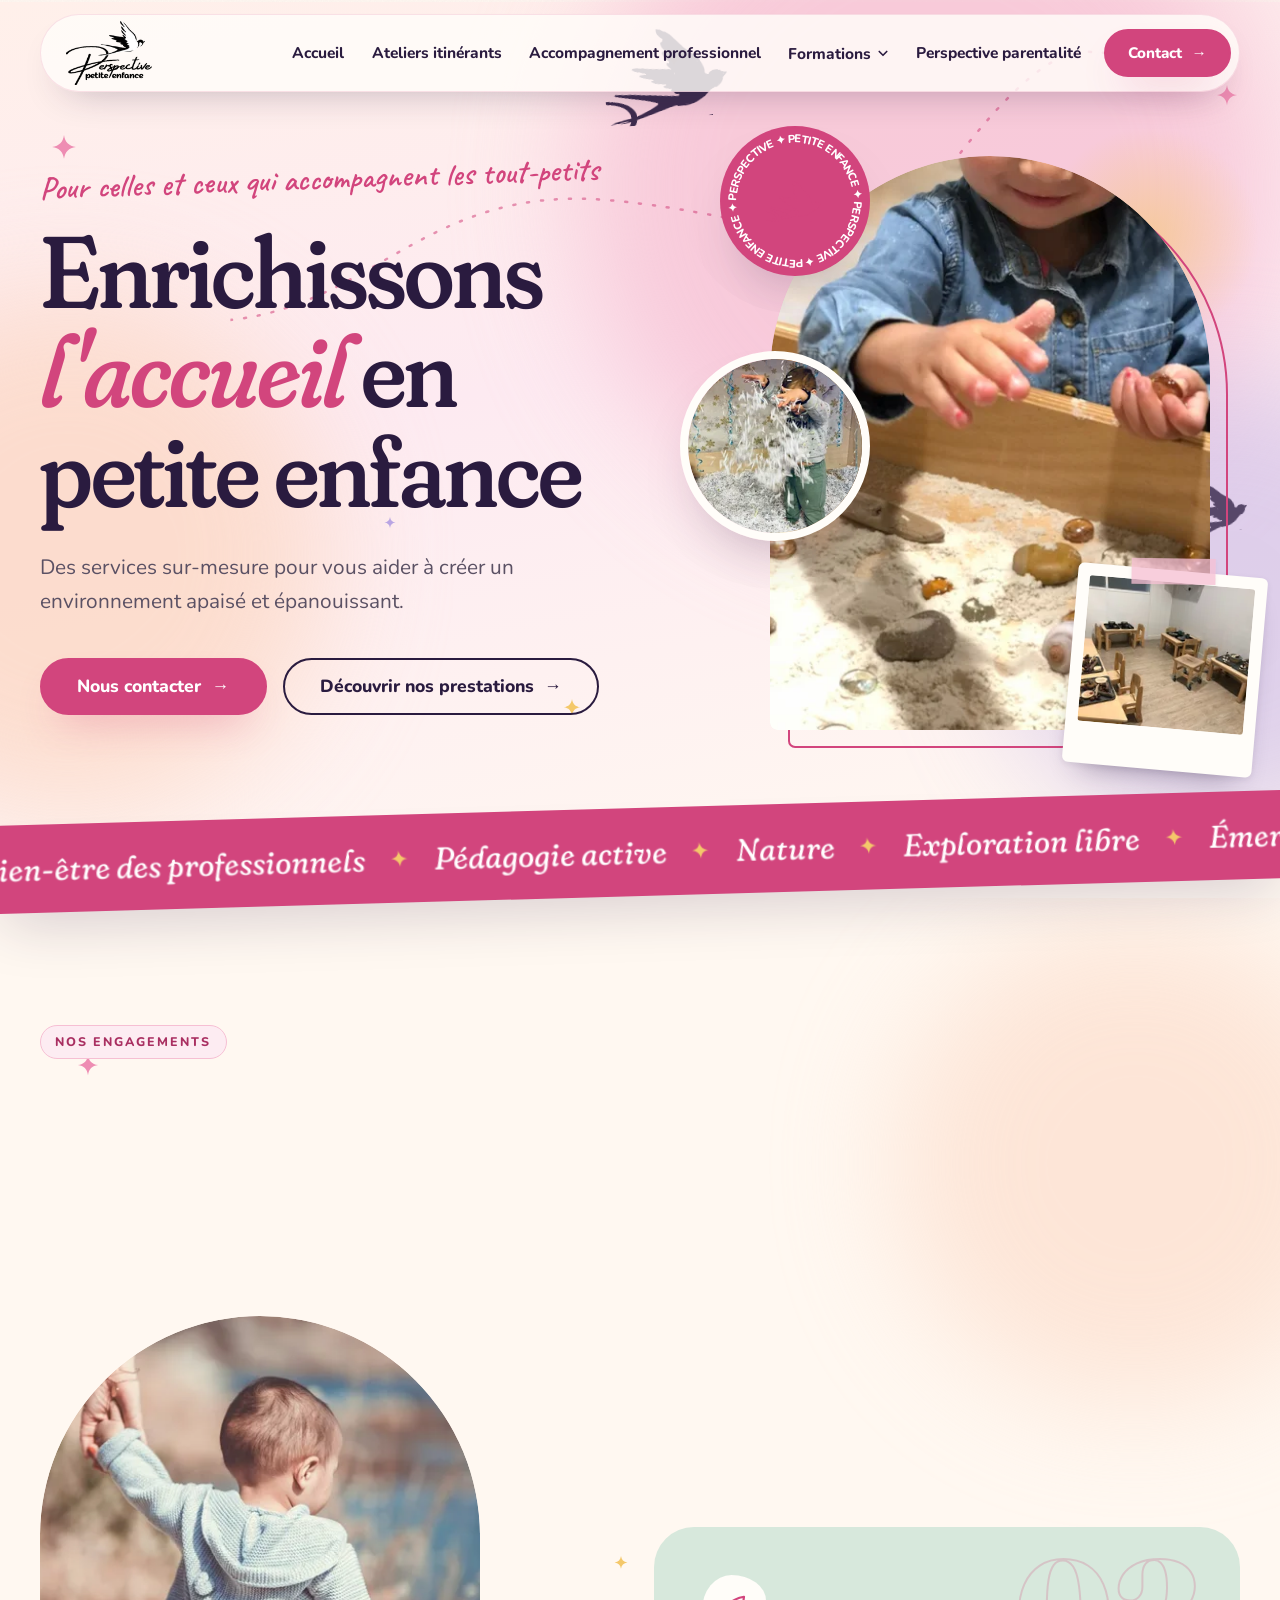
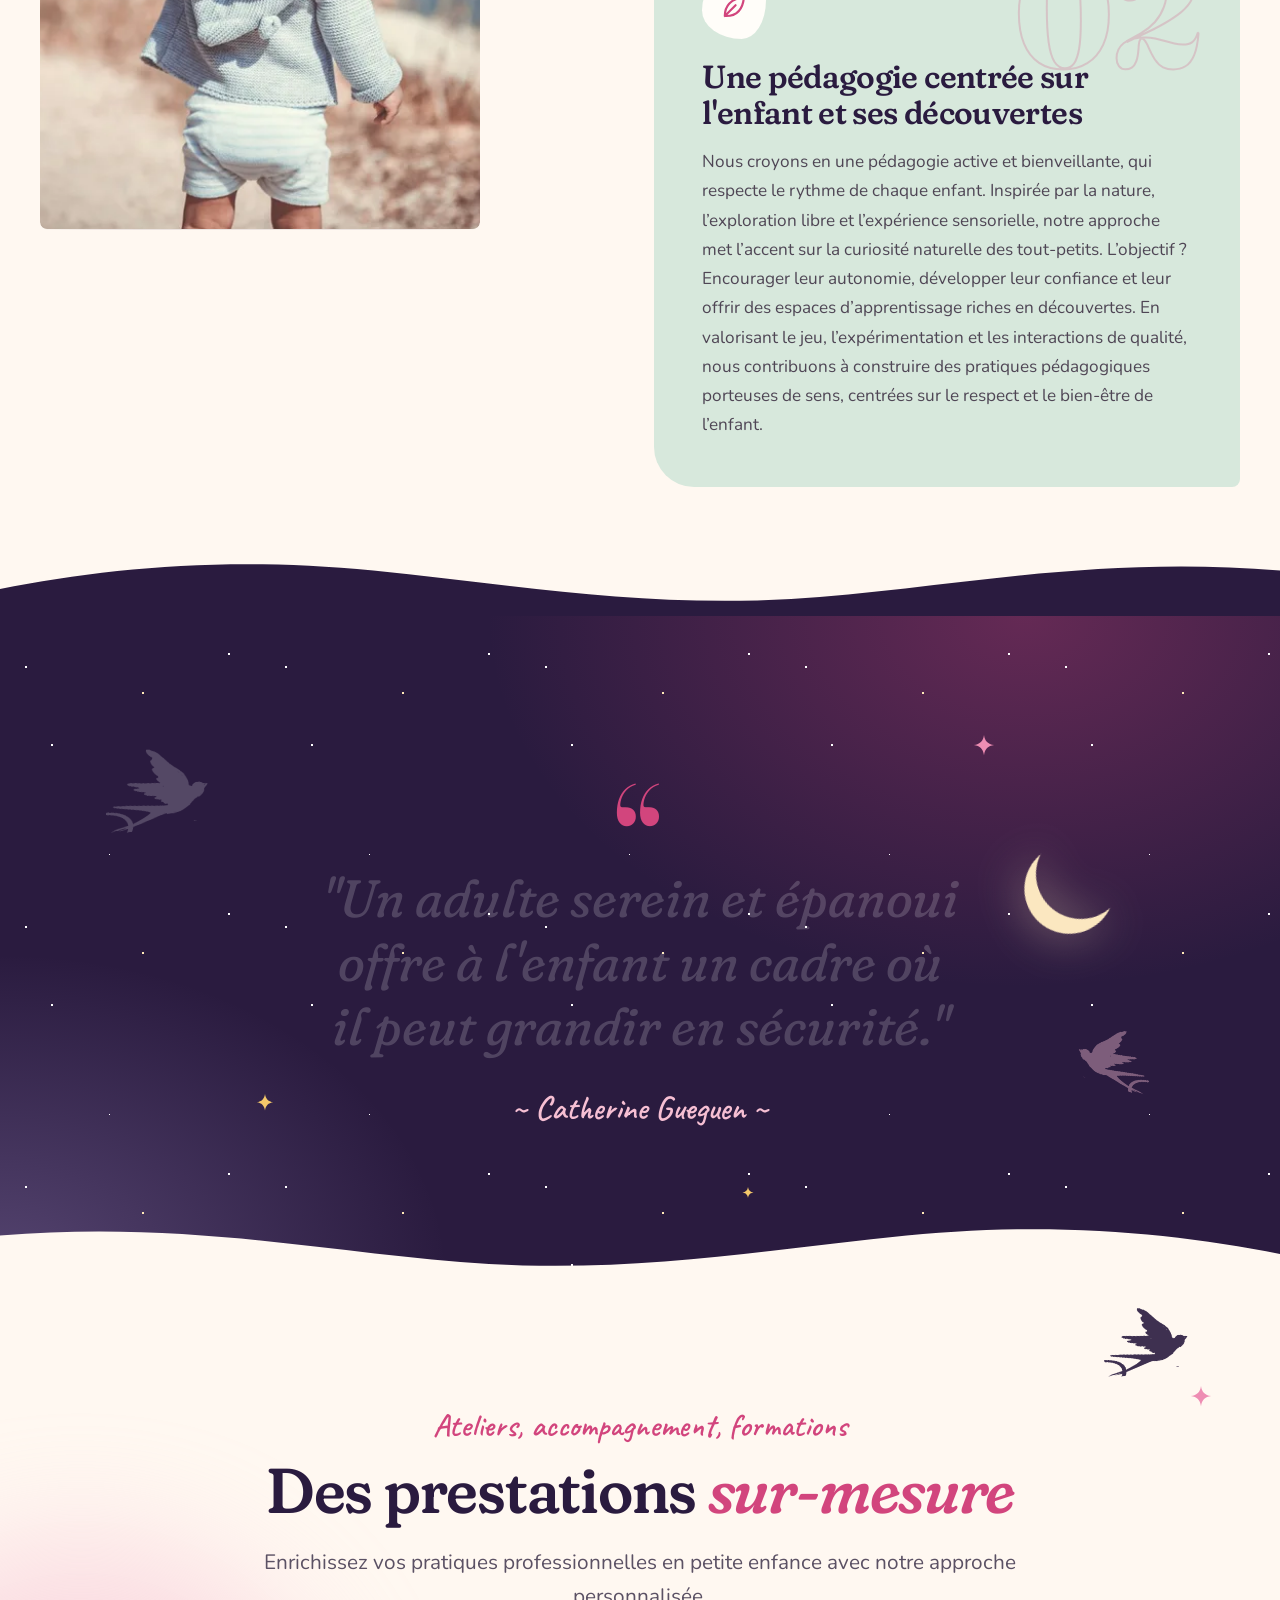
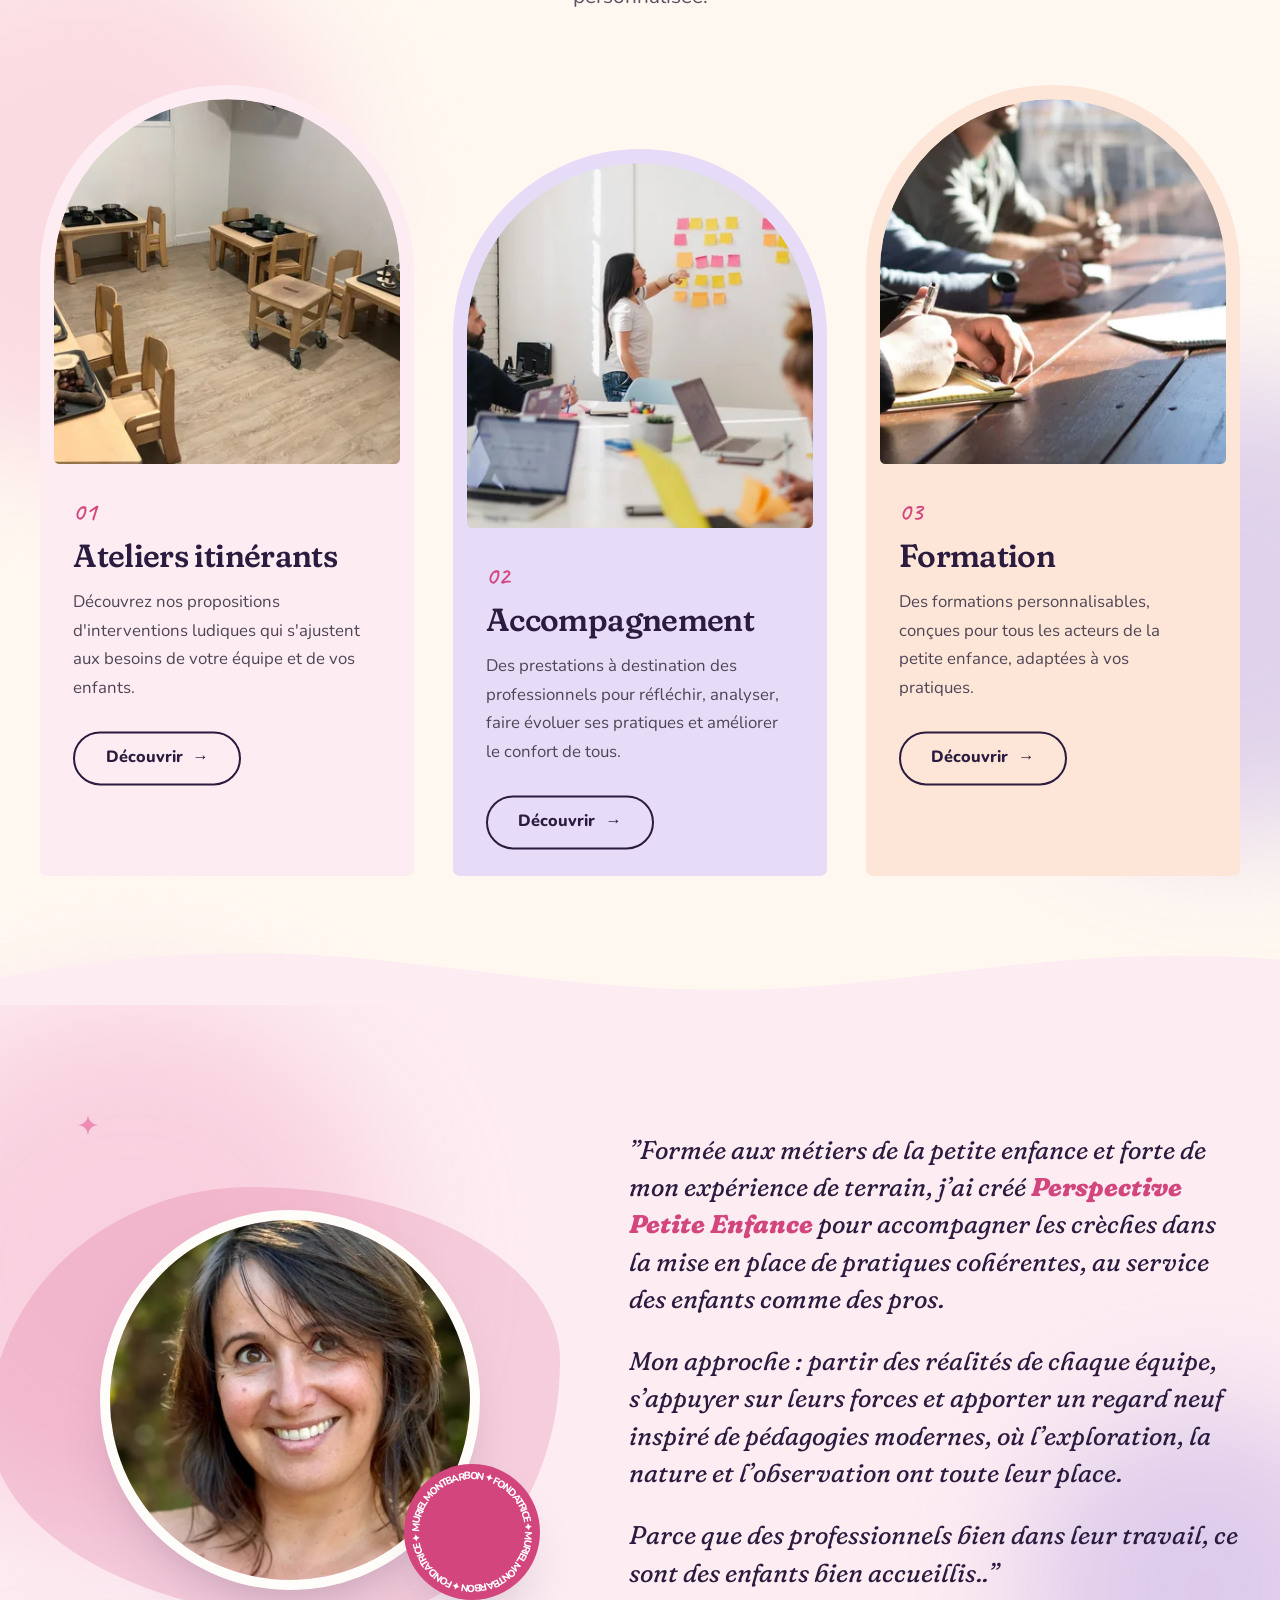
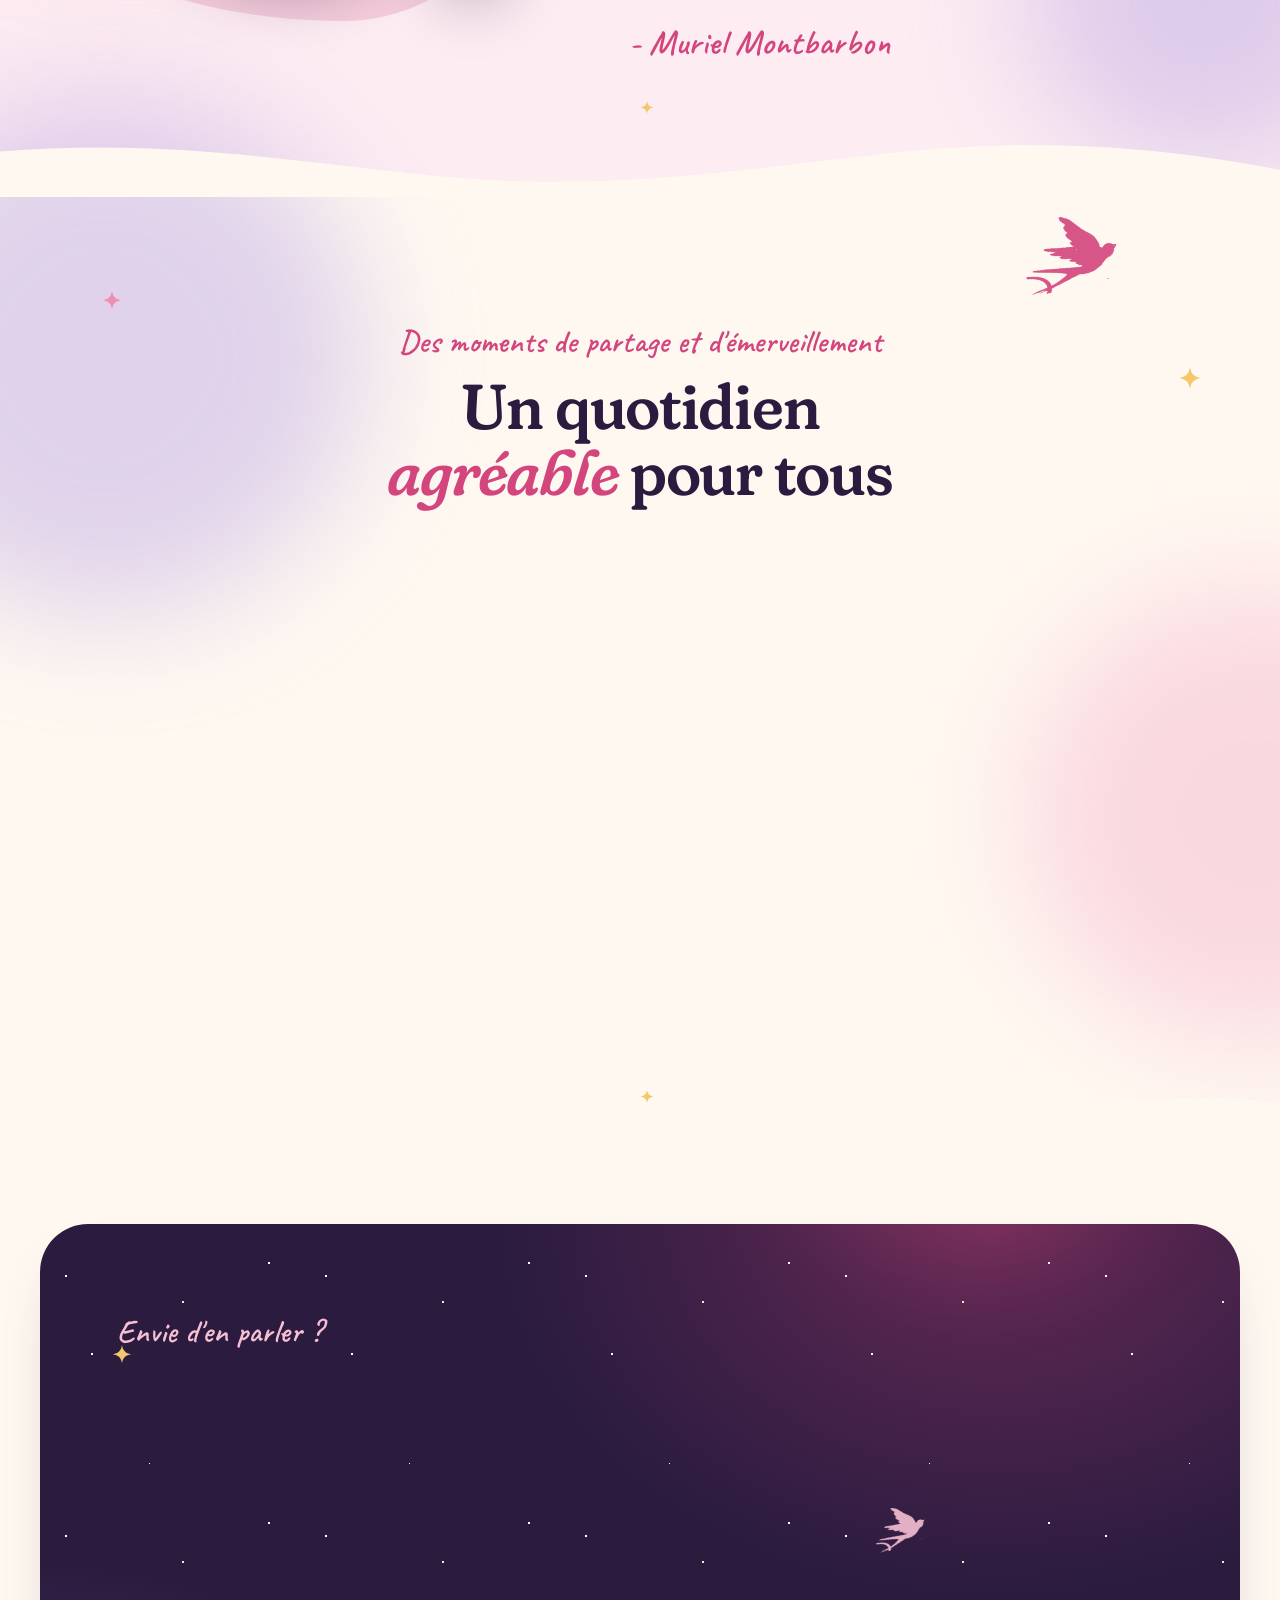
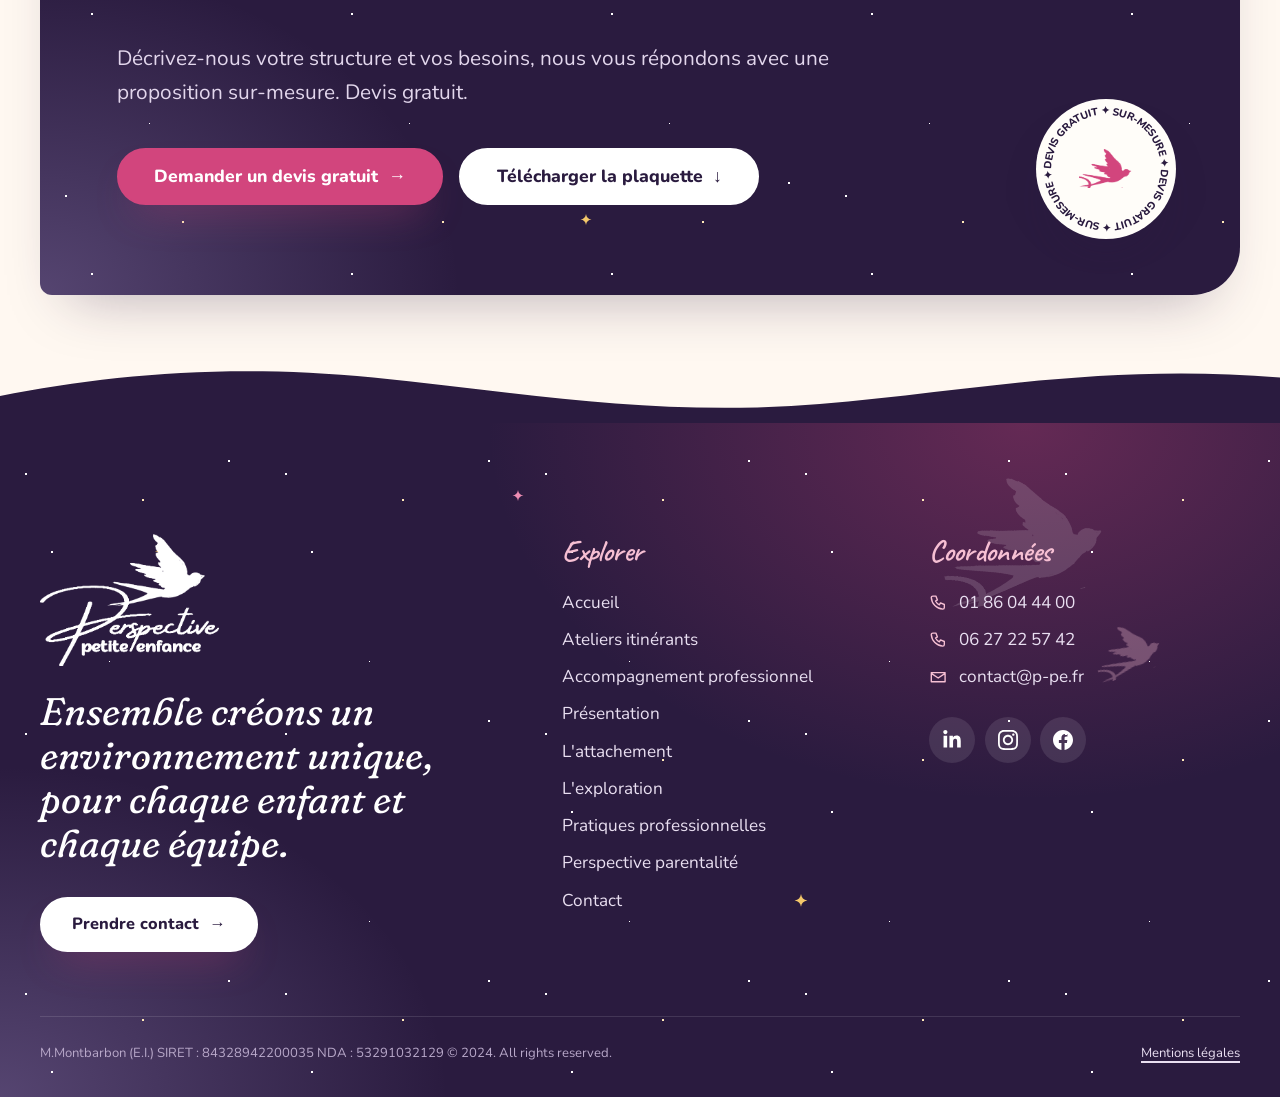
==== commit 6cf61f76: "Démo v2 : DA « conte illustré », confort et mouvement" ====
--- a/index.html
+++ b/index.html
@@ -1 +1,8 @@
-<!DOCTYPE html><html lang="fr"><head><meta charset="utf-8"><meta name="viewport" content="width=device-width, initial-scale=1.0"><meta name="generator" content="Astro v7.4.1"><title>Découvrez Perspective Petite Enfance : service sur-mesure pour la petite enfance | Perspective Petite Enfance</title><meta name="description" content="Perspective Petite Enfance accompagne les structures de la petite enfance en valorisant le bien-être au travail (QVT) et des pédagogies innovantes centrées sur la nature, l’exploration et la créativité. Des solutions sur mesure pour des professionnels épanouis et un accueil de qualité."><link rel="canonical" href="https://p-pe.fr/"><meta property="og:url" content="https://p-pe.fr/"><meta property="og:title" content="Découvrez Perspective Petite Enfance : service sur-mesure pour la petite enfance | Perspective Petite Enfance"><meta name="twitter:title" content="Découvrez Perspective Petite Enfance : service sur-mesure pour la petite enfance | Perspective Petite Enfance"><meta property="og:type" content="website"><meta property="og:description" content="Perspective Petite Enfance accompagne les structures de la petite enfance en valorisant le bien-être au travail (QVT) et des pédagogies innovantes centrées sur la nature, l’exploration et la créativité. Des solutions sur mesure pour des professionnels épanouis et un accueil de qualité."><meta name="twitter:description" content="Perspective Petite Enfance accompagne les structures de la petite enfance en valorisant le bien-être au travail (QVT) et des pédagogies innovantes centrées sur la nature, l’exploration et la créativité. Des solutions sur mesure pour des professionnels épanouis et un accueil de qualité."><meta property="og:site_name" content="Perspective Petite Enfance"><meta property="og:image" content="https://p-pe.fr/_astro/partage-ppe.CcZyMxBn_Ww45Q.jpeg"><meta name="twitter:image" content="https://p-pe.fr/_astro/partage-ppe.CcZyMxBn_Ww45Q.jpeg"><meta property="og:image:alt" content><meta name="twitter:image:alt" content><meta name="twitter:card" content="summary_large_image"><link rel="icon" sizes="16x16" href="/_astro/favicon.CBge2MAP_Z1nk6SE.png"><link rel="icon" sizes="32x32" href="/_astro/favicon.CBge2MAP_Z1niu6m.png"><link rel="icon" sizes="192x192" href="/_astro/favicon.CBge2MAP_ZdBHj.png"><link rel="apple-touch-icon" href="/_astro/favicon.CBge2MAP_Z1sKdT1.png"><link rel="sitemap" href="/sitemap-index.xml"><script type="application/ld+json">{"@context":"https://schema.org/","name":"Découvrez Perspective Petite Enfance : service sur-mesure pour la petite enfance","url":"https://p-pe.fr","description":"Perspective Petite Enfance accompagne les structures de la petite enfance en valorisant le bien-être au travail (QVT) et des pédagogies innovantes centrées sur la nature, l’exploration et la créativité. Des solutions sur mesure pour des professionnels épanouis et un accueil de qualité.","image":"https://p-pe.fr/_astro/partage-ppe.CcZyMxBn_Ww45Q.jpeg","inLanguage":"fr","keywords":["petite enfance","bien-être","accompagnement personnalisé"],"@type":"WebSite"}</script><link rel="stylesheet" href="/_astro/_..CEl38AEQ.css"></head><body><header class="site-header" data-astro-cid-nen7h5rs><div class="site-header__inner" data-astro-cid-nen7h5rs><a class="site-header__logo" href="/" aria-label="Perspective Petite Enfance - accueil" data-astro-cid-nen7h5rs><img src="/_astro/logo-ppe.D_nfkCnW_2b1bI1.webp" srcset="/_astro/logo-ppe.D_nfkCnW_xIFq8.webp 178w, /_astro/logo-ppe.D_nfkCnW_2b1bI1.webp 356w" alt="Perspective Petite Enfance logo" sizes="178px" loading="eager" data-astro-cid-nen7h5rs="true" decoding="async" width="356" height="264"></a><button class="burger" type="button" title="Menu" aria-label="Menu" aria-expanded="false" aria-controls="menu-principal" data-astro-cid-nen7h5rs><span class="burger__bun" data-astro-cid-nen7h5rs></span><span class="burger__meat" data-astro-cid-nen7h5rs></span><span class="burger__bun" data-astro-cid-nen7h5rs></span></button><nav id="menu-principal" class="nav" aria-label="Menu principal" data-astro-cid-nen7h5rs><ul class="nav__liste" data-astro-cid-nen7h5rs><li class="nav__item" data-astro-cid-nen7h5rs><a class="nav__lien" href="/" data-astro-cid-nen7h5rs>Accueil</a></li><li class="nav__item" data-astro-cid-nen7h5rs><a class="nav__lien" href="/ateliers-itinerants" data-astro-cid-nen7h5rs>Ateliers itinérants</a></li><li class="nav__item" data-astro-cid-nen7h5rs><a class="nav__lien" href="/accompagnement-professionnel" data-astro-cid-nen7h5rs>Accompagnement professionnel</a></li><li class="nav__item nav__item--parent" data-astro-cid-nen7h5rs><button type="button" class="nav__lien nav__lien--parent" aria-expanded="false" data-astro-cid-nen7h5rs><span data-astro-cid-nen7h5rs>Formations</span><svg class="nav__chevron" width="16" height="16" viewBox="0 0 16 16" fill="none" aria-hidden="true" data-astro-cid-nen7h5rs><path d="M3.5 6l4.5 4.5L12.5 6" stroke="currentColor" stroke-width="1.5" stroke-linecap="round" stroke-linejoin="round" data-astro-cid-nen7h5rs></path></svg></button><ul class="nav__sous-menu" data-astro-cid-nen7h5rs><li data-astro-cid-nen7h5rs><a class="nav__lien" href="/formations" data-astro-cid-nen7h5rs>Présentation</a></li><li data-astro-cid-nen7h5rs><a class="nav__lien" href="/formations-attachement" data-astro-cid-nen7h5rs>1 - L&#39;attachement</a></li><li data-astro-cid-nen7h5rs><a class="nav__lien" href="/formations-exploration" data-astro-cid-nen7h5rs>2 - L&#39;exploration</a></li><li data-astro-cid-nen7h5rs><a class="nav__lien" href="/formations-pratiques" data-astro-cid-nen7h5rs>3 - Pratiques professionnelles</a></li></ul></li><li class="nav__item" data-astro-cid-nen7h5rs><a class="nav__lien" href="/perspective-parentalite" data-astro-cid-nen7h5rs>Perspective parentalité</a></li><li class="nav__item" data-astro-cid-nen7h5rs><a class="nav__lien" href="/contact-perspective-petite-enfance" data-astro-cid-nen7h5rs>Contact</a></li></ul></nav></div></header><script type="module">var e=document.querySelector(`.burger`),t=document.getElementById(`menu-principal`);e?.addEventListener(`click`,()=>{let n=e.classList.toggle(`is-open`);t?.classList.toggle(`is-open`,n),e.setAttribute(`aria-expanded`,String(n))}),document.querySelectorAll(`.nav__lien--parent`).forEach(e=>{e.addEventListener(`click`,()=>{let t=e.closest(`.nav__item--parent`)?.classList.toggle(`is-open`)??!1;e.setAttribute(`aria-expanded`,String(t))})});</script><main><section class="sec hero" style="--bg:transparent;--minh:724px;--minh-m:499px;--pt:144px;--pt-m:68px" data-astro-cid-yodha2z4><div class="sec__bg sec__bg--video" aria-hidden="true" data-astro-cid-f6t3nyhw><video autoplay muted loop playsinline disablepictureinpicture poster="/videos/accueil-hero-poster.jpg" preload="metadata" data-astro-cid-f6t3nyhw><source src="/videos/accueil-hero.webm" type="video/webm" data-astro-cid-f6t3nyhw><source src="/videos/accueil-hero.mp4" type="video/mp4" data-astro-cid-f6t3nyhw></video><img class="sec__bg-poster" src="/videos/accueil-hero-poster.jpg" alt="" data-astro-cid-f6t3nyhw><div class="sec__voile" style="--voile-opacite:0.45" data-astro-cid-f6t3nyhw></div></div><div class="wrap" data-astro-cid-yodha2z4><div class="hero__inner" data-astro-cid-yodha2z4><h1 class="hero__titre c-blanc" data-astro-cid-yodha2z4>Enrichissons l'accueil en petite enfance</h1><p class="hero__sous-titre poppins c-blanc" data-astro-cid-yodha2z4>Des services sur-mesure pour vous aider à créer un environnement apaisé et épanouissant.</p><a class="btn btn--bleu btn--mulish hero__bouton" href="/contact-perspective-petite-enfance">Contact</a></div></div></section><section class="sec sec--peche-clair colonnes" style="--minh:919px;--minh-m:1405px;--pt:80px;--pt-m:40px" data-astro-cid-z25tjf23><div class="wrap" data-astro-cid-z25tjf23><div class="colonnes__inner" data-astro-cid-z25tjf23><h2 class="colonnes__titre" data-astro-cid-z25tjf23>Ensemble pour des lieux d'accueils sereins</h2><div class="colonnes__grille" data-astro-cid-z25tjf23><div class="colonnes__col" data-astro-cid-z25tjf23><h3 data-astro-cid-z25tjf23>Le bien-être des professionnels, au cœur de nos engagements</h3><div class="rich body c-gris" data-astro-cid-z25tjf23><p>Chez Perspective Petite Enfance, nous sommes convaincus qu'un accueil de qualité passe par des professionnels épanouis. Prendre soin de ceux qui accompagnent les tout-petits, c'est améliorer la qualité de vie au travail, alléger la charge mentale et créer des environnements adaptés à chaque équipe. Nous plaçons le bien-être des professionnels au centre de nos actions pour favoriser un climat apaisé, propice à l’écoute, à la créativité et à l’engagement dans leur mission essentielle.</p></div></div><div class="colonnes__col" data-astro-cid-z25tjf23><h3 data-astro-cid-z25tjf23>Une pédagogie centrée sur l'enfant et ses découvertes</h3><div class="rich body c-gris" data-astro-cid-z25tjf23><p>Nous croyons en une pédagogie active et bienveillante, qui respecte le rythme de chaque enfant. Inspirée par la nature, l’exploration libre et l’expérience sensorielle, notre approche met l’accent sur la curiosité naturelle des tout-petits. L’objectif ? Encourager leur autonomie, développer leur confiance et leur offrir des espaces d’apprentissage riches en découvertes. En valorisant le jeu, l’expérimentation et les interactions de qualité, nous contribuons à construire des pratiques pédagogiques porteuses de sens, centrées sur le respect et le bien-être de l’enfant.</p></div></div></div><div class="colonnes__image" data-astro-cid-z25tjf23><img src="/_astro/bord-de-mer.B4JX5WjQ_Z2eMWN8.webp" srcset="/_astro/bord-de-mer.B4JX5WjQ_Z1uCbXW.webp 1224w, /_astro/bord-de-mer.B4JX5WjQ_Z2eMWN8.webp 1600w" alt="toddler's walking on the seashore with adult" sizes="(max-width: 920px) 100vw, 1224px" loading="lazy" decoding="async" style="border-radius:20px;" width="1600" height="345" class="photo"></div></div></div></section><section class="sec citation" style="--bg:#2f5c71;--minh:197px;--minh-m:186px;--pt:40px;--pt-m:40px;--auteur:9px;--fs-m:14px" data-astro-cid-57ljpiw4><div class="wrap" data-astro-cid-57ljpiw4><blockquote class="citation__inner" data-astro-cid-57ljpiw4><div class="citation__texte lobster c-noir" data-astro-cid-57ljpiw4>"Un adulte serein et épanoui offre à l'enfant un cadre où il peut grandir en sécurité."</div><p class="citation__auteur c-blanc lobster" data-astro-cid-57ljpiw4>Catherine Gueguen</p></blockquote></div></section><section class="sec sec--peche-clair cartes cartes--image cartes--bleu-clair cartes--centre" style="--minh:1024px;--minh-m:2131px;--pt:80px;--pt-m:40px;--himg:424px" data-astro-cid-texj47j6><div class="wrap" data-astro-cid-texj47j6><div class="cartes__inner" data-astro-cid-texj47j6><div class="cartes__entete" data-astro-cid-texj47j6><h2 data-astro-cid-texj47j6="true" class="cartes__titre c-sombre">Des prestations sur-mesure</h2><h3 class="cartes__sous-titre" data-astro-cid-texj47j6>Enrichissez vos pratiques professionnelles en petite enfance avec notre approche personnalisée.</h3></div><ul class="cartes__liste" data-astro-cid-texj47j6><li class="carte" data-astro-cid-texj47j6><div class="carte__inner" data-astro-cid-texj47j6="true"><div class="carte__image" data-astro-cid-texj47j6><img src="/_astro/ateliers-plateau.61PVvved_Z2qQc0i.webp" srcset="/_astro/ateliers-plateau.61PVvved_FFyIo.webp 400w, /_astro/ateliers-plateau.61PVvved_Z2qQc0i.webp 800w" alt sizes="(max-width: 920px) 100vw, 400px" loading="lazy" decoding="async" style="border-radius:20px;" width="800" height="848" class="photo"></div><div class="carte__panneau" data-astro-cid-texj47j6><h3 class="carte__titre" data-astro-cid-texj47j6>Ateliers itinérants</h3><div class="carte__texte rich body" data-astro-cid-texj47j6><p>Découvrez nos propositions d'interventions ludiques qui s'ajustent aux besoins de votre équipe et de vos enfants.</p></div><a class="btn btn--peche btn--inter carte__bouton" href="/ateliers-itinerants">Découvrir</a></div></div></li><li class="carte" data-astro-cid-texj47j6><div class="carte__inner" data-astro-cid-texj47j6="true"><div class="carte__image" data-astro-cid-texj47j6><img src="/_astro/post-it-mur.hP7TEAYs_2pMkE3.webp" srcset="/_astro/post-it-mur.hP7TEAYs_2soGn5.webp 400w, /_astro/post-it-mur.hP7TEAYs_2pMkE3.webp 800w" alt="woman placing sticky notes on wall" sizes="(max-width: 920px) 100vw, 400px" loading="lazy" decoding="async" style="border-radius:20px;" width="800" height="848" class="photo"></div><div class="carte__panneau" data-astro-cid-texj47j6><h3 class="carte__titre" data-astro-cid-texj47j6>Accompagnement</h3><div class="carte__texte rich body" data-astro-cid-texj47j6><p>Des prestations à destination des professionnels pour réfléchir, analyser, faire évoluer ses pratiques et améliorer le confort de tous.</p></div><a class="btn btn--peche btn--inter carte__bouton" href="/accompagnement-professionnel">Découvrir</a></div></div></li><li class="carte" data-astro-cid-texj47j6><div class="carte__inner" data-astro-cid-texj47j6="true"><div class="carte__image" data-astro-cid-texj47j6><img src="/_astro/formation-table.DLvJTXuS_197dHr.webp" srcset="/_astro/formation-table.DLvJTXuS_1Bj6IX.webp 400w, /_astro/formation-table.DLvJTXuS_197dHr.webp 800w" alt="people sitting on chair in front of table while holding pens during daytime" sizes="(max-width: 920px) 100vw, 400px" loading="lazy" decoding="async" style="border-radius:20px;" width="800" height="848" class="photo"></div><div class="carte__panneau" data-astro-cid-texj47j6><h3 class="carte__titre" data-astro-cid-texj47j6>Formation</h3><div class="carte__texte rich body" data-astro-cid-texj47j6><p>Des formations personnalisables, conçues pour tous les acteurs de la petite enfance, adaptées à vos pratiques.</p></div><a class="btn btn--peche btn--inter carte__bouton" href="/formations">Découvrir</a></div></div></li></ul></div></div></section><section class="sec sec--peche ti ti--gauche ti--petite ti--texte-gauche ti--esp-serre" style="--minh:388px;--minh-m:526px;--pt:69px;--pt-m:32px;--pb:24px;--iw:194px;--ih:243px" data-astro-cid-m4g4nldz><div class="wrap" data-astro-cid-m4g4nldz><div class="ti__inner" data-astro-cid-m4g4nldz><div class="ti__grille" data-astro-cid-m4g4nldz><div class="ti__images" data-astro-cid-m4g4nldz><div class="ti__image ti__image--1" style="--w:194px;--h:243px" data-astro-cid-m4g4nldz><img src="/_astro/muriel-montbarbon.LtMjFfaA_ZtvGxs.webp" srcset="/_astro/muriel-montbarbon.LtMjFfaA_ZP87BE.webp 194w, /_astro/muriel-montbarbon.LtMjFfaA_ZtvGxs.webp 388w" alt sizes="(max-width: 920px) 100vw, 194px" loading="lazy" decoding="async" style="border-radius:20px;" width="388" height="486" class="photo"></div></div><div class="ti__col" data-astro-cid-m4g4nldz><div class="ti__texte rich body c-gris" data-astro-cid-m4g4nldz><p>”Formée aux métiers de la petite enfance et forte de mon expérience de terrain, j’ai créé <strong>Perspective Petite Enfance</strong> pour accompagner les crèches dans la mise en place de pratiques cohérentes, au service des enfants comme des pros.</p><p>Mon approche : partir des réalités de chaque équipe, s’appuyer sur leurs forces et apporter un regard neuf inspiré de pédagogies modernes, où l’exploration, la nature et l’observation ont toute leur place.</p><p>Parce que des professionnels bien dans leur travail, ce sont des enfants bien accueillis..”</p><p>- Muriel Montbarbon</p></div></div></div></div></div></section><section class="sec sec--peche-clair galerie galerie--mosaique" style="--minh:810px;--minh-m:682px;--pt:80px;--pt-m:40px" data-astro-cid-aobl6ues><div class="wrap" data-astro-cid-aobl6ues><div class="galerie__inner" data-astro-cid-aobl6ues><h2 class="galerie__titre" data-astro-cid-aobl6ues="true">Un quotidien agréable pour tous</h2><p class="galerie__sous-titre c-gris" data-astro-cid-aobl6ues>Des moments de partage et d'émerveillement</p><ul class="mosaique" data-astro-cid-aobl6ues><li class="mosaique__item" data-astro-cid-aobl6ues><img src="/_astro/enfant-coquillages.B9KvT-MM_Z1IRoGX.webp" srcset="/_astro/enfant-coquillages.B9KvT-MM_Z24srud.webp 297w, /_astro/enfant-coquillages.B9KvT-MM_Z1IRoGX.webp 594w" alt="enfant et coquillages" sizes="(max-width: 920px) 50vw, 297px" loading="lazy" decoding="async" style="border-radius:15px;" data-lightbox="mosaique" width="594" height="960" class="photo zoomable"></li><li class="mosaique__item" data-astro-cid-aobl6ues><img src="/_astro/enfant-fausse-neige.C4vJgVMu_ZhugMv.webp" srcset="/_astro/enfant-fausse-neige.C4vJgVMu_2lSX8r.webp 297w, /_astro/enfant-fausse-neige.C4vJgVMu_ZhugMv.webp 594w" alt="enfant et fausse neige" sizes="(max-width: 920px) 50vw, 297px" loading="lazy" decoding="async" style="border-radius:15px;" data-lightbox="mosaique" width="594" height="960" class="photo zoomable"></li><li class="mosaique__item" data-astro-cid-aobl6ues><img src="/_astro/enfant-marrons-pommes-de-pin.DmMnLFVq_h84G0.webp" srcset="/_astro/enfant-marrons-pommes-de-pin.DmMnLFVq_249zr1.webp 297w, /_astro/enfant-marrons-pommes-de-pin.DmMnLFVq_h84G0.webp 594w" alt="enfant, marrons et pommes de pin" sizes="(max-width: 920px) 50vw, 297px" loading="lazy" decoding="async" style="border-radius:15px;" data-lightbox="mosaique" width="594" height="960" class="photo zoomable"></li><li class="mosaique__item" data-astro-cid-aobl6ues><img src="/_astro/atelier-01.L_T7WAjU_Z1CTcKN.webp" srcset="/_astro/atelier-01.L_T7WAjU_Z24KMuo.webp 297w, /_astro/atelier-01.L_T7WAjU_Z1CTcKN.webp 594w" alt sizes="(max-width: 920px) 50vw, 297px" loading="lazy" decoding="async" style="border-radius:15px;" data-lightbox="mosaique" width="594" height="960" class="photo zoomable"></li></ul></div></div></section></main><footer class="footer sec sec--bleu" data-astro-cid-jo6i4kqk><div class="wrap footer__grid" data-astro-cid-jo6i4kqk><div class="footer__coord" data-astro-cid-jo6i4kqk><p class="footer__coord-titre lobster" data-astro-cid-jo6i4kqk>Coordonnées</p><p class="body" data-astro-cid-jo6i4kqk>01 86 04 44 00</p><p class="body" data-astro-cid-jo6i4kqk>06 27 22 57 42</p><p class="body" data-astro-cid-jo6i4kqk>contact@p-pe.fr</p></div><h4 class="footer__accroche" data-astro-cid-jo6i4kqk>Ensemble créons un environnement unique, pour chaque enfant et chaque équipe.</h4><ul class="footer__reseaux" data-astro-cid-jo6i4kqk><li data-astro-cid-jo6i4kqk><a href="https://www.linkedin.com/company/perspective-petite-enfance" target="_blank" rel="noopener" title="Go to linkedin page" data-astro-cid-jo6i4kqk><svg width="24" height="24" viewBox="0 0 24 24" fill="none" xmlns="http://www.w3.org/2000/svg" aria-hidden="true" focusable="false"><path d="M6.20156 21H1.84688V6.97969H6.20156V21ZM4.02187 5.06719C2.62969 5.06719 1.5 3.91406 1.5 2.52187C1.5 1.85303 1.7657 1.21158 2.23864 0.73864C2.71158 0.265697 3.35303 0 4.02187 0C4.69072 0 5.33217 0.265697 5.80511 0.73864C6.27805 1.21158 6.54375 1.85303 6.54375 2.52187C6.54375 3.91406 5.41406 5.06719 4.02187 5.06719ZM22.4953 21H18.15V14.175C18.15 12.5484 18.1172 10.4625 15.8859 10.4625C13.6219 10.4625 13.275 12.2297 13.275 14.0578V21H8.925V6.97969H13.1016V8.89219H13.1625C13.7438 7.79062 15.1641 6.62812 17.2828 6.62812C21.6891 6.62812 22.5 9.52969 22.5 13.2984V21H22.4953Z" fill="currentColor"></path></svg><span class="sr-only">LinkedIn</span></a></li><li data-astro-cid-jo6i4kqk><a href="https://www.instagram.com/perspective.petite.enfance" target="_blank" rel="noopener" title="Go to instagram page" data-astro-cid-jo6i4kqk><svg width="24" height="24" viewBox="0 0 24 24" fill="none" xmlns="http://www.w3.org/2000/svg" aria-hidden="true" focusable="false"><path d="M12.0027 5.84808C8.59743 5.84808 5.85075 8.59477 5.85075 12C5.85075 15.4053 8.59743 18.1519 12.0027 18.1519C15.4079 18.1519 18.1546 15.4053 18.1546 12C18.1546 8.59477 15.4079 5.84808 12.0027 5.84808ZM12.0027 15.9996C9.80212 15.9996 8.00312 14.2059 8.00312 12C8.00312 9.7941 9.79677 8.00046 12.0027 8.00046C14.2086 8.00046 16.0022 9.7941 16.0022 12C16.0022 14.2059 14.2032 15.9996 12.0027 15.9996ZM19.8412 5.59644C19.8412 6.39421 19.1987 7.03135 18.4062 7.03135C17.6085 7.03135 16.9713 6.38885 16.9713 5.59644C16.9713 4.80402 17.6138 4.16153 18.4062 4.16153C19.1987 4.16153 19.8412 4.80402 19.8412 5.59644ZM23.9157 7.05277C23.8247 5.13063 23.3856 3.42798 21.9775 2.02523C20.5748 0.622485 18.8721 0.183425 16.95 0.0870142C14.9691 -0.0254218 9.03094 -0.0254218 7.05 0.0870142C5.13321 0.178071 3.43056 0.617131 2.02247 2.01988C0.614379 3.42263 0.180675 5.12528 0.0842616 7.04742C-0.0281744 9.02836 -0.0281744 14.9663 0.0842616 16.9472C0.175321 18.8694 0.614379 20.572 2.02247 21.9748C3.43056 23.3775 5.12786 23.8166 7.05 23.913C9.03094 24.0254 14.9691 24.0254 16.95 23.913C18.8721 23.8219 20.5748 23.3829 21.9775 21.9748C23.3803 20.572 23.8193 18.8694 23.9157 16.9472C24.0281 14.9663 24.0281 9.03371 23.9157 7.05277ZM21.3565 19.0728C20.9388 20.1222 20.1303 20.9307 19.0756 21.3537C17.4961 21.9801 13.748 21.8355 12.0027 21.8355C10.2573 21.8355 6.50389 21.9748 4.92971 21.3537C3.88036 20.936 3.07188 20.1275 2.64888 19.0728C2.02247 17.4933 2.16705 13.7453 2.16705 12C2.16705 10.2547 2.02782 6.5013 2.64888 4.92717C3.06652 3.87783 3.875 3.06936 4.92971 2.64636C6.50924 2.01988 10.2573 2.16452 12.0027 2.16452C13.748 2.16452 17.5015 2.02523 19.0756 2.64636C20.125 3.064 20.9335 3.87247 21.3565 4.92717C21.9829 6.50666 21.8383 10.2547 21.8383 12C21.8383 13.7453 21.9829 17.4987 21.3565 19.0728Z" fill="currentColor"></path></svg><span class="sr-only">Instagram</span></a></li><li data-astro-cid-jo6i4kqk><a href="https://www.facebook.com/profile.php?id=61570478800242" target="_blank" rel="noopener" title="Go to facebook page" data-astro-cid-jo6i4kqk><svg width="24" height="24" viewBox="0 0 24 24" fill="none" xmlns="http://www.w3.org/2000/svg" aria-hidden="true" focusable="false"><path d="M24 12.0726C24 5.44354 18.629 0.0725708 12 0.0725708C5.37097 0.0725708 0 5.44354 0 12.0726C0 18.0619 4.38823 23.0264 10.125 23.9274V15.5414H7.07661V12.0726H10.125V9.4287C10.125 6.42144 11.9153 4.76031 14.6574 4.76031C15.9706 4.76031 17.3439 4.99451 17.3439 4.99451V7.94612H15.8303C14.34 7.94612 13.875 8.87128 13.875 9.82015V12.0726H17.2031L16.6708 15.5414H13.875V23.9274C19.6118 23.0264 24 18.0619 24 12.0726Z" fill="currentColor"></path></svg><span class="sr-only">Facebook</span></a></li></ul><p class="body-small footer__mentions" data-astro-cid-jo6i4kqk>M.Montbarbon (E.I.) SIRET : 84328942200035 NDA : 53291032129 © 2024. All rights reserved.<a class="footer__legal" href="/mentions-legales" data-astro-cid-jo6i4kqk>Mentions légales</a></p></div></footer><div class="lightbox" id="lightbox" role="dialog" aria-modal="true" aria-label="Image agrandie" hidden><button class="lightbox__nav lightbox__nav--prev" type="button" aria-label="Image précédente">‹</button><img alt=""><button class="lightbox__nav lightbox__nav--next" type="button" aria-label="Image suivante">›</button><button class="lightbox__close" type="button" aria-label="Fermer">×</button></div><script type="module">var e=document.getElementById(`lightbox`),t=e.querySelector(`img`),n=Array.from(document.querySelectorAll(`img[data-lightbox]`)),r=[],i=0,a=()=>{let e=r[i];t.src=e.currentSrc||e.src,t.alt=e.alt},o=t=>{r=n.filter(e=>e.dataset.lightbox===t.dataset.lightbox),i=r.indexOf(t),a(),e.hidden=!1,e.classList.add(`is-open`),document.body.style.overflow=`hidden`},s=()=>{e.classList.remove(`is-open`),e.hidden=!0,document.body.style.overflow=``};n.forEach(e=>e.addEventListener(`click`,()=>o(e))),e.querySelector(`.lightbox__close`)?.addEventListener(`click`,s),e.querySelector(`.lightbox__nav--prev`)?.addEventListener(`click`,()=>{i=(i-1+r.length)%r.length,a()}),e.querySelector(`.lightbox__nav--next`)?.addEventListener(`click`,()=>{i=(i+1)%r.length,a()}),e.addEventListener(`click`,t=>{t.target===e&&s()}),document.addEventListener(`keydown`,t=>{e.hidden||(t.key===`Escape`&&s(),t.key===`ArrowLeft`&&(i=(i-1+r.length)%r.length,a()),t.key===`ArrowRight`&&(i=(i+1)%r.length,a()))});</script></body></html>+<!DOCTYPE html><html lang="fr"><head><meta charset="utf-8"><meta name="viewport" content="width=device-width, initial-scale=1.0"><script>
+      // Mouvement activé seulement si l'utilisateur n'a pas demandé moins d'animations ; filet de sécurité si le script ne se charge pas.
+      if (!matchMedia('(prefers-reduced-motion: reduce)').matches) {
+        document.documentElement.classList.add('mvt');
+        setTimeout(function () { if (!window.__mvt) document.documentElement.classList.remove('mvt'); }, 2500);
+      }
+    </script><meta name="generator" content="Astro v7.4.1"><title>Découvrez Perspective Petite Enfance : service sur-mesure pour la petite enfance | Perspective Petite Enfance</title><meta name="description" content="Perspective Petite Enfance accompagne les structures de la petite enfance en valorisant le bien-être au travail (QVT) et des pédagogies innovantes centrées sur la nature, l’exploration et la créativité. Des solutions sur mesure pour des professionnels épanouis et un accueil de qualité."><link rel="canonical" href="https://p-pe.fr/"><meta property="og:url" content="https://p-pe.fr/"><meta property="og:title" content="Découvrez Perspective Petite Enfance : service sur-mesure pour la petite enfance | Perspective Petite Enfance"><meta name="twitter:title" content="Découvrez Perspective Petite Enfance : service sur-mesure pour la petite enfance | Perspective Petite Enfance"><meta property="og:type" content="website"><meta property="og:description" content="Perspective Petite Enfance accompagne les structures de la petite enfance en valorisant le bien-être au travail (QVT) et des pédagogies innovantes centrées sur la nature, l’exploration et la créativité. Des solutions sur mesure pour des professionnels épanouis et un accueil de qualité."><meta name="twitter:description" content="Perspective Petite Enfance accompagne les structures de la petite enfance en valorisant le bien-être au travail (QVT) et des pédagogies innovantes centrées sur la nature, l’exploration et la créativité. Des solutions sur mesure pour des professionnels épanouis et un accueil de qualité."><meta property="og:site_name" content="Perspective Petite Enfance"><meta property="og:image" content="https://p-pe.fr/_astro/partage-ppe.CcZyMxBn_Ww45Q.jpeg"><meta name="twitter:image" content="https://p-pe.fr/_astro/partage-ppe.CcZyMxBn_Ww45Q.jpeg"><meta property="og:image:alt" content><meta name="twitter:image:alt" content><meta name="twitter:card" content="summary_large_image"><link rel="icon" sizes="16x16" href="/_astro/favicon.CBge2MAP_Z1nk6SE.png"><link rel="icon" sizes="32x32" href="/_astro/favicon.CBge2MAP_Z1niu6m.png"><link rel="icon" sizes="192x192" href="/_astro/favicon.CBge2MAP_ZdBHj.png"><link rel="apple-touch-icon" href="/_astro/favicon.CBge2MAP_Z1sKdT1.png"><link rel="sitemap" href="/sitemap-index.xml"><script type="application/ld+json">{"@context":"https://schema.org/","name":"Découvrez Perspective Petite Enfance : service sur-mesure pour la petite enfance","url":"https://p-pe.fr","description":"Perspective Petite Enfance accompagne les structures de la petite enfance en valorisant le bien-être au travail (QVT) et des pédagogies innovantes centrées sur la nature, l’exploration et la créativité. Des solutions sur mesure pour des professionnels épanouis et un accueil de qualité.","image":"https://p-pe.fr/_astro/partage-ppe.CcZyMxBn_Ww45Q.jpeg","inLanguage":"fr","keywords":["petite enfance","bien-être","accompagnement personnalisé"],"@type":"WebSite"}</script><style>html.lenis,html.lenis body{height:auto}.lenis:not(.lenis-autoToggle).lenis-stopped{overflow:clip}.lenis [data-lenis-prevent],.lenis [data-lenis-prevent-wheel],.lenis [data-lenis-prevent-touch],.lenis [data-lenis-prevent-vertical],.lenis [data-lenis-prevent-horizontal]{overscroll-behavior:contain}.lenis.lenis-smooth iframe{pointer-events:none}.lenis.lenis-autoToggle{transition-behavior:allow-discrete;transition-property:overflow;transition-duration:1ms}
+</style><link rel="stylesheet" href="/_astro/_..BIo5HZ2H.css"></head><body><a class="lien-evitement" href="#contenu">Aller au contenu</a><header class="site-header" data-astro-cid-nen7h5rs><div class="site-header__barre" data-astro-cid-nen7h5rs><a class="site-header__logo" href="/" aria-label="Perspective Petite Enfance - accueil" data-astro-cid-nen7h5rs><img src="/_astro/logo-ppe.D_nfkCnW_ZM47Bk.webp" srcset="/_astro/logo-ppe.D_nfkCnW_1XpEIo.webp 150w, /_astro/logo-ppe.D_nfkCnW_ZM47Bk.webp 300w" alt="Perspective Petite Enfance logo" sizes="150px" loading="eager" data-astro-cid-nen7h5rs="true" decoding="async" width="300" height="221"></a><button class="burger" type="button" aria-label="Menu" aria-expanded="false" aria-controls="menu-principal" data-astro-cid-nen7h5rs><span data-astro-cid-nen7h5rs></span><span data-astro-cid-nen7h5rs></span><span data-astro-cid-nen7h5rs></span></button><nav id="menu-principal" class="nav" aria-label="Menu principal" data-astro-cid-nen7h5rs><ul class="nav__liste" data-astro-cid-nen7h5rs><li class="nav__item" data-astro-cid-nen7h5rs><a class="nav__lien" href="/" data-astro-cid-nen7h5rs>Accueil</a></li><li class="nav__item" data-astro-cid-nen7h5rs><a class="nav__lien" href="/ateliers-itinerants" data-astro-cid-nen7h5rs>Ateliers itinérants</a></li><li class="nav__item" data-astro-cid-nen7h5rs><a class="nav__lien" href="/accompagnement-professionnel" data-astro-cid-nen7h5rs>Accompagnement professionnel</a></li><li class="nav__item nav__item--parent" data-astro-cid-nen7h5rs><button type="button" class="nav__lien nav__lien--parent" aria-expanded="false" data-astro-cid-nen7h5rs><span data-astro-cid-nen7h5rs>Formations</span><svg class="nav__chevron" width="12" height="12" viewBox="0 0 16 16" fill="none" aria-hidden="true" data-astro-cid-nen7h5rs><path d="M3 6l5 5 5-5" stroke="currentColor" stroke-width="2.2" stroke-linecap="round" stroke-linejoin="round" data-astro-cid-nen7h5rs></path></svg></button><ul class="nav__sous-menu" data-astro-cid-nen7h5rs><li data-astro-cid-nen7h5rs><a class="nav__sous-lien" href="/formations" data-astro-cid-nen7h5rs><span class="nav__puce" data-astro-cid-nen7h5rs>✦</span><span data-astro-cid-nen7h5rs>Présentation</span></a></li><li data-astro-cid-nen7h5rs><a class="nav__sous-lien" href="/formations-attachement" data-astro-cid-nen7h5rs><span class="nav__puce" data-astro-cid-nen7h5rs>1</span><span data-astro-cid-nen7h5rs>L&#39;attachement</span></a></li><li data-astro-cid-nen7h5rs><a class="nav__sous-lien" href="/formations-exploration" data-astro-cid-nen7h5rs><span class="nav__puce" data-astro-cid-nen7h5rs>2</span><span data-astro-cid-nen7h5rs>L&#39;exploration</span></a></li><li data-astro-cid-nen7h5rs><a class="nav__sous-lien" href="/formations-pratiques" data-astro-cid-nen7h5rs><span class="nav__puce" data-astro-cid-nen7h5rs>3</span><span data-astro-cid-nen7h5rs>Pratiques professionnelles</span></a></li></ul></li><li class="nav__item" data-astro-cid-nen7h5rs><a class="nav__lien" href="/perspective-parentalite" data-astro-cid-nen7h5rs>Perspective parentalité</a></li></ul><a class="btn nav__cta" href="/contact-perspective-petite-enfance" data-astro-cid-nen7h5rs>Contact</a><p class="nav__contact" data-astro-cid-nen7h5rs><a href="mailto:contact@p-pe.fr" data-astro-cid-nen7h5rs>contact@p-pe.fr</a><a href="tel:0186044400" data-astro-cid-nen7h5rs>01 86 04 44 00</a></p></nav></div></header><script type="module">var e=document.querySelector(`.burger`),t=document.getElementById(`menu-principal`),n=()=>window.matchMedia(`(max-width: 1080px)`).matches,r=r=>{e?.classList.toggle(`is-open`,r),t?.classList.toggle(`is-open`,r),e?.setAttribute(`aria-expanded`,String(r)),document.body.style.overflow=r&&n()?`hidden`:``};e?.addEventListener(`click`,()=>r(!e.classList.contains(`is-open`))),document.addEventListener(`keydown`,t=>{t.key===`Escape`&&e?.classList.contains(`is-open`)&&(r(!1),e.focus())}),t?.querySelectorAll(`a`).forEach(e=>e.addEventListener(`click`,()=>r(!1))),document.addEventListener(`click`,n=>{let i=n.target;e?.classList.contains(`is-open`)&&!t?.contains(i)&&!e.contains(i)&&r(!1)}),window.addEventListener(`resize`,()=>{!n()&&e?.classList.contains(`is-open`)&&r(!1)}),document.querySelectorAll(`.nav__lien--parent`).forEach(e=>{e.addEventListener(`click`,()=>{let t=e.closest(`.nav__item--parent`)?.classList.toggle(`is-open`)??!1;e.setAttribute(`aria-expanded`,String(t))})});</script><main id="contenu" tabindex="-1"><section class="sec hero" data-astro-cid-yodha2z4><span class="aquarelle aquarelle--rose" style="width:700px;height:700px;left:45%;top:-20%;opacity:0.75" aria-hidden="true" data-astro-cid-wxoehmhe></span><span class="aquarelle aquarelle--peche" style="width:520px;height:520px;left:-15%;top:35%;opacity:0.8" aria-hidden="true" data-astro-cid-wxoehmhe></span><span class="aquarelle aquarelle--lavande" style="width:460px;height:460px;left:78%;top:45%;" aria-hidden="true" data-astro-cid-wxoehmhe></span><svg class="vol" data-oiseau="/_astro/hirondelle.DJ13WODm.png" style="left:18%;top:4%;width:70%;height:300px;color:var(--framboise)" viewBox="0 0 1000 400" preserveAspectRatio="none" fill="none" aria-hidden="true" data-astro-cid-wxoehmhe><path d="M0 380 C 160 360, 220 200, 420 220 S 700 330, 820 150 S 960 40, 1000 20" stroke="currentColor" stroke-width="2.5" stroke-dasharray="2 12" stroke-linecap="round" vector-effect="non-scaling-stroke" data-astro-cid-wxoehmhe></path></svg><svg class="etincelle etincelle--rose" style="left:4%;top:16%;width:26px;height:26px;animation-delay:0s" viewBox="0 0 24 24" fill="currentColor" aria-hidden="true" data-astro-cid-wxoehmhe><path d="M12 0c.9 6.6 4.4 10.1 11 11-6.6.9-10.1 4.4-11 11-.9-6.6-4.4-10.1-11-11 6.6-.9 10.1-4.4 11-11z" data-astro-cid-wxoehmhe></path></svg><svg class="etincelle" style="left:44%;top:84%;width:18px;height:18px;animation-delay:1.2s" viewBox="0 0 24 24" fill="currentColor" aria-hidden="true" data-astro-cid-wxoehmhe><path d="M12 0c.9 6.6 4.4 10.1 11 11-6.6.9-10.1 4.4-11 11-.9-6.6-4.4-10.1-11-11 6.6-.9 10.1-4.4 11-11z" data-astro-cid-wxoehmhe></path></svg><svg class="etincelle etincelle--rose" style="left:95%;top:10%;width:22px;height:22px;animation-delay:0.6s" viewBox="0 0 24 24" fill="currentColor" aria-hidden="true" data-astro-cid-wxoehmhe><path d="M12 0c.9 6.6 4.4 10.1 11 11-6.6.9-10.1 4.4-11 11-.9-6.6-4.4-10.1-11-11 6.6-.9 10.1-4.4 11-11z" data-astro-cid-wxoehmhe></path></svg><svg class="etincelle" style="left:52%;top:6%;width:16px;height:16px;animation-delay:2s" viewBox="0 0 24 24" fill="currentColor" aria-hidden="true" data-astro-cid-wxoehmhe><path d="M12 0c.9 6.6 4.4 10.1 11 11-6.6.9-10.1 4.4-11 11-.9-6.6-4.4-10.1-11-11 6.6-.9 10.1-4.4 11-11z" data-astro-cid-wxoehmhe></path></svg><svg class="etincelle etincelle--bleu" style="left:30%;top:62%;width:12px;height:12px;animation-delay:1.6s" viewBox="0 0 24 24" fill="currentColor" aria-hidden="true" data-astro-cid-wxoehmhe><path d="M12 0c.9 6.6 4.4 10.1 11 11-6.6.9-10.1 4.4-11 11-.9-6.6-4.4-10.1-11-11 6.6-.9 10.1-4.4 11-11z" data-astro-cid-wxoehmhe></path></svg><span class="hirondelle hirondelle--flotte" style="left:47%;top:3%;width:130px;height:94px;background:var(--nuit);opacity:0.9;--r:-8deg;--sx:1;--masque:url(/_astro/hirondelle.DJ13WODm.png)" aria-hidden="true" data-astro-cid-wxoehmhe></span><span class="hirondelle hirondelle--flotte" style="left:58%;top:20%;width:58px;height:42px;background:var(--framboise);opacity:0.9;--r:-20deg;--sx:1;--masque:url(/_astro/hirondelle.DJ13WODm.png)" aria-hidden="true" data-astro-cid-wxoehmhe></span><span class="hirondelle hirondelle--flotte" style="left:92%;top:58%;width:72px;height:52px;background:var(--nuit);opacity:0.75;--r:-14deg;--sx:1;--masque:url(/_astro/hirondelle.DJ13WODm.png)" aria-hidden="true" data-astro-cid-wxoehmhe></span><div class="wrap" data-astro-cid-yodha2z4><div class="hero__grille" data-astro-cid-yodha2z4><div class="hero__texte" data-astro-cid-yodha2z4><p class="main hero__surtitre" data-astro-cid-yodha2z4>Pour celles et ceux qui accompagnent les tout-petits</p><h1 class="hero__titre" data-astro-cid-yodha2z4>Enrichissons <em>l'accueil</em> en petite enfance</h1><p class="lead hero__chapo" data-astro-cid-yodha2z4>Des services sur-mesure pour vous aider à créer un environnement apaisé et épanouissant.</p><div class="hero__actions" data-astro-cid-yodha2z4><a class="btn btn--peche btn--mulish btn--grande" href="/contact-perspective-petite-enfance">Nous contacter</a><a class="btn btn--bleu btn--mulish btn--grande" href="#prestations">Découvrir nos prestations</a></div></div><div class="hero__visuel" data-astro-cid-yodha2z4><span class="hero__soleil" aria-hidden="true" data-astro-cid-yodha2z4></span><div class="hero__arche arche" data-astro-cid-yodha2z4><img src="/_astro/enfant-coquillages.B9KvT-MM_EEopl.webp" srcset="/_astro/enfant-coquillages.B9KvT-MM_2vu8lY.webp 460w, /_astro/enfant-coquillages.B9KvT-MM_EEopl.webp 920w" alt="enfant et coquillages" sizes="(max-width: 920px) 75vw, 460px" loading="eager" decoding="async" style="border-radius:0px;" width="920" height="1200" class="photo"></div><span class="arche-contour hero__contour" data-astro-cid-yodha2z4></span><div class="hero__rond rond" data-astro-cid-yodha2z4><img src="/_astro/enfant-fausse-neige.C4vJgVMu_1Hhmzd.webp" srcset="/_astro/enfant-fausse-neige.C4vJgVMu_ZWAoSR.webp 220w, /_astro/enfant-fausse-neige.C4vJgVMu_1Hhmzd.webp 440w" alt="enfant et fausse neige" sizes="220px" loading="eager" decoding="async" style="border-radius:999px;" width="440" height="440" class="photo"></div><figure class="hero__polaroid polaroid" style="--r:5deg" data-astro-cid-yodha2z4><span class="scotch" data-astro-cid-yodha2z4></span><img src="/_astro/ateliers-plateau.61PVvved_Z1IrMb0.webp" srcset="/_astro/ateliers-plateau.61PVvved_1GvuR.webp 200w, /_astro/ateliers-plateau.61PVvved_Z1IrMb0.webp 400w" alt="ateliers sur plateau" sizes="200px" loading="eager" decoding="async" style="border-radius:3px;" width="400" height="320" class="photo"></figure><div class="badge-rond hero__badge" style="width:150px;height:150px;--fond:var(--framboise);--couleur:var(--blanc);" aria-hidden="true" data-astro-cid-2hp7qu5e><svg class="badge-rond__texte" viewBox="0 0 200 200" data-astro-cid-2hp7qu5e><defs data-astro-cid-2hp7qu5e><path id="cercle-28eeha" d="M100,100 m-78,0 a78,78 0 1,1 156,0 a78,78 0 1,1 -156,0" data-astro-cid-2hp7qu5e></path></defs><text data-astro-cid-2hp7qu5e><textPath href="#cercle-28eeha" textLength="488" lengthAdjust="spacing" data-astro-cid-2hp7qu5e>Perspective ✦ Petite enfance ✦ Perspective ✦ Petite enfance ✦ </textPath></text></svg><span class="badge-rond__centre" style="--masque:url(/_astro/hirondelle.DJ13WODm.png)" data-astro-cid-2hp7qu5e></span></div></div></div></div></section><div class="bandeau-cadre" data-astro-cid-yodha2z4><div class="bandeau bandeau--framboise bandeau--incline" data-astro-cid-loor4dj4><div class="bandeau__piste" data-astro-cid-loor4dj4><ul class="bandeau__liste" data-astro-cid-loor4dj4><li data-astro-cid-loor4dj4><span data-astro-cid-loor4dj4>Bien-être des professionnels</span><svg viewBox="0 0 24 24" fill="currentColor" aria-hidden="true" data-astro-cid-loor4dj4><path d="M12 0c.9 6.6 4.4 10.1 11 11-6.6.9-10.1 4.4-11 11-.9-6.6-4.4-10.1-11-11 6.6-.9 10.1-4.4 11-11z" data-astro-cid-loor4dj4></path></svg></li><li data-astro-cid-loor4dj4><span data-astro-cid-loor4dj4>Pédagogie active</span><svg viewBox="0 0 24 24" fill="currentColor" aria-hidden="true" data-astro-cid-loor4dj4><path d="M12 0c.9 6.6 4.4 10.1 11 11-6.6.9-10.1 4.4-11 11-.9-6.6-4.4-10.1-11-11 6.6-.9 10.1-4.4 11-11z" data-astro-cid-loor4dj4></path></svg></li><li data-astro-cid-loor4dj4><span data-astro-cid-loor4dj4>Nature</span><svg viewBox="0 0 24 24" fill="currentColor" aria-hidden="true" data-astro-cid-loor4dj4><path d="M12 0c.9 6.6 4.4 10.1 11 11-6.6.9-10.1 4.4-11 11-.9-6.6-4.4-10.1-11-11 6.6-.9 10.1-4.4 11-11z" data-astro-cid-loor4dj4></path></svg></li><li data-astro-cid-loor4dj4><span data-astro-cid-loor4dj4>Exploration libre</span><svg viewBox="0 0 24 24" fill="currentColor" aria-hidden="true" data-astro-cid-loor4dj4><path d="M12 0c.9 6.6 4.4 10.1 11 11-6.6.9-10.1 4.4-11 11-.9-6.6-4.4-10.1-11-11 6.6-.9 10.1-4.4 11-11z" data-astro-cid-loor4dj4></path></svg></li><li data-astro-cid-loor4dj4><span data-astro-cid-loor4dj4>Émerveillement</span><svg viewBox="0 0 24 24" fill="currentColor" aria-hidden="true" data-astro-cid-loor4dj4><path d="M12 0c.9 6.6 4.4 10.1 11 11-6.6.9-10.1 4.4-11 11-.9-6.6-4.4-10.1-11-11 6.6-.9 10.1-4.4 11-11z" data-astro-cid-loor4dj4></path></svg></li><li data-astro-cid-loor4dj4><span data-astro-cid-loor4dj4>Jeu libre</span><svg viewBox="0 0 24 24" fill="currentColor" aria-hidden="true" data-astro-cid-loor4dj4><path d="M12 0c.9 6.6 4.4 10.1 11 11-6.6.9-10.1 4.4-11 11-.9-6.6-4.4-10.1-11-11 6.6-.9 10.1-4.4 11-11z" data-astro-cid-loor4dj4></path></svg></li><li data-astro-cid-loor4dj4><span data-astro-cid-loor4dj4>Accueil de qualité</span><svg viewBox="0 0 24 24" fill="currentColor" aria-hidden="true" data-astro-cid-loor4dj4><path d="M12 0c.9 6.6 4.4 10.1 11 11-6.6.9-10.1 4.4-11 11-.9-6.6-4.4-10.1-11-11 6.6-.9 10.1-4.4 11-11z" data-astro-cid-loor4dj4></path></svg></li><li data-astro-cid-loor4dj4><span data-astro-cid-loor4dj4>Bien-être des professionnels</span><svg viewBox="0 0 24 24" fill="currentColor" aria-hidden="true" data-astro-cid-loor4dj4><path d="M12 0c.9 6.6 4.4 10.1 11 11-6.6.9-10.1 4.4-11 11-.9-6.6-4.4-10.1-11-11 6.6-.9 10.1-4.4 11-11z" data-astro-cid-loor4dj4></path></svg></li><li data-astro-cid-loor4dj4><span data-astro-cid-loor4dj4>Pédagogie active</span><svg viewBox="0 0 24 24" fill="currentColor" aria-hidden="true" data-astro-cid-loor4dj4><path d="M12 0c.9 6.6 4.4 10.1 11 11-6.6.9-10.1 4.4-11 11-.9-6.6-4.4-10.1-11-11 6.6-.9 10.1-4.4 11-11z" data-astro-cid-loor4dj4></path></svg></li><li data-astro-cid-loor4dj4><span data-astro-cid-loor4dj4>Nature</span><svg viewBox="0 0 24 24" fill="currentColor" aria-hidden="true" data-astro-cid-loor4dj4><path d="M12 0c.9 6.6 4.4 10.1 11 11-6.6.9-10.1 4.4-11 11-.9-6.6-4.4-10.1-11-11 6.6-.9 10.1-4.4 11-11z" data-astro-cid-loor4dj4></path></svg></li><li data-astro-cid-loor4dj4><span data-astro-cid-loor4dj4>Exploration libre</span><svg viewBox="0 0 24 24" fill="currentColor" aria-hidden="true" data-astro-cid-loor4dj4><path d="M12 0c.9 6.6 4.4 10.1 11 11-6.6.9-10.1 4.4-11 11-.9-6.6-4.4-10.1-11-11 6.6-.9 10.1-4.4 11-11z" data-astro-cid-loor4dj4></path></svg></li><li data-astro-cid-loor4dj4><span data-astro-cid-loor4dj4>Émerveillement</span><svg viewBox="0 0 24 24" fill="currentColor" aria-hidden="true" data-astro-cid-loor4dj4><path d="M12 0c.9 6.6 4.4 10.1 11 11-6.6.9-10.1 4.4-11 11-.9-6.6-4.4-10.1-11-11 6.6-.9 10.1-4.4 11-11z" data-astro-cid-loor4dj4></path></svg></li><li data-astro-cid-loor4dj4><span data-astro-cid-loor4dj4>Jeu libre</span><svg viewBox="0 0 24 24" fill="currentColor" aria-hidden="true" data-astro-cid-loor4dj4><path d="M12 0c.9 6.6 4.4 10.1 11 11-6.6.9-10.1 4.4-11 11-.9-6.6-4.4-10.1-11-11 6.6-.9 10.1-4.4 11-11z" data-astro-cid-loor4dj4></path></svg></li><li data-astro-cid-loor4dj4><span data-astro-cid-loor4dj4>Accueil de qualité</span><svg viewBox="0 0 24 24" fill="currentColor" aria-hidden="true" data-astro-cid-loor4dj4><path d="M12 0c.9 6.6 4.4 10.1 11 11-6.6.9-10.1 4.4-11 11-.9-6.6-4.4-10.1-11-11 6.6-.9 10.1-4.4 11-11z" data-astro-cid-loor4dj4></path></svg></li></ul><ul class="bandeau__liste" aria-hidden="true" data-astro-cid-loor4dj4><li data-astro-cid-loor4dj4><span data-astro-cid-loor4dj4>Bien-être des professionnels</span><svg viewBox="0 0 24 24" fill="currentColor" aria-hidden="true" data-astro-cid-loor4dj4><path d="M12 0c.9 6.6 4.4 10.1 11 11-6.6.9-10.1 4.4-11 11-.9-6.6-4.4-10.1-11-11 6.6-.9 10.1-4.4 11-11z" data-astro-cid-loor4dj4></path></svg></li><li data-astro-cid-loor4dj4><span data-astro-cid-loor4dj4>Pédagogie active</span><svg viewBox="0 0 24 24" fill="currentColor" aria-hidden="true" data-astro-cid-loor4dj4><path d="M12 0c.9 6.6 4.4 10.1 11 11-6.6.9-10.1 4.4-11 11-.9-6.6-4.4-10.1-11-11 6.6-.9 10.1-4.4 11-11z" data-astro-cid-loor4dj4></path></svg></li><li data-astro-cid-loor4dj4><span data-astro-cid-loor4dj4>Nature</span><svg viewBox="0 0 24 24" fill="currentColor" aria-hidden="true" data-astro-cid-loor4dj4><path d="M12 0c.9 6.6 4.4 10.1 11 11-6.6.9-10.1 4.4-11 11-.9-6.6-4.4-10.1-11-11 6.6-.9 10.1-4.4 11-11z" data-astro-cid-loor4dj4></path></svg></li><li data-astro-cid-loor4dj4><span data-astro-cid-loor4dj4>Exploration libre</span><svg viewBox="0 0 24 24" fill="currentColor" aria-hidden="true" data-astro-cid-loor4dj4><path d="M12 0c.9 6.6 4.4 10.1 11 11-6.6.9-10.1 4.4-11 11-.9-6.6-4.4-10.1-11-11 6.6-.9 10.1-4.4 11-11z" data-astro-cid-loor4dj4></path></svg></li><li data-astro-cid-loor4dj4><span data-astro-cid-loor4dj4>Émerveillement</span><svg viewBox="0 0 24 24" fill="currentColor" aria-hidden="true" data-astro-cid-loor4dj4><path d="M12 0c.9 6.6 4.4 10.1 11 11-6.6.9-10.1 4.4-11 11-.9-6.6-4.4-10.1-11-11 6.6-.9 10.1-4.4 11-11z" data-astro-cid-loor4dj4></path></svg></li><li data-astro-cid-loor4dj4><span data-astro-cid-loor4dj4>Jeu libre</span><svg viewBox="0 0 24 24" fill="currentColor" aria-hidden="true" data-astro-cid-loor4dj4><path d="M12 0c.9 6.6 4.4 10.1 11 11-6.6.9-10.1 4.4-11 11-.9-6.6-4.4-10.1-11-11 6.6-.9 10.1-4.4 11-11z" data-astro-cid-loor4dj4></path></svg></li><li data-astro-cid-loor4dj4><span data-astro-cid-loor4dj4>Accueil de qualité</span><svg viewBox="0 0 24 24" fill="currentColor" aria-hidden="true" data-astro-cid-loor4dj4><path d="M12 0c.9 6.6 4.4 10.1 11 11-6.6.9-10.1 4.4-11 11-.9-6.6-4.4-10.1-11-11 6.6-.9 10.1-4.4 11-11z" data-astro-cid-loor4dj4></path></svg></li><li data-astro-cid-loor4dj4><span data-astro-cid-loor4dj4>Bien-être des professionnels</span><svg viewBox="0 0 24 24" fill="currentColor" aria-hidden="true" data-astro-cid-loor4dj4><path d="M12 0c.9 6.6 4.4 10.1 11 11-6.6.9-10.1 4.4-11 11-.9-6.6-4.4-10.1-11-11 6.6-.9 10.1-4.4 11-11z" data-astro-cid-loor4dj4></path></svg></li><li data-astro-cid-loor4dj4><span data-astro-cid-loor4dj4>Pédagogie active</span><svg viewBox="0 0 24 24" fill="currentColor" aria-hidden="true" data-astro-cid-loor4dj4><path d="M12 0c.9 6.6 4.4 10.1 11 11-6.6.9-10.1 4.4-11 11-.9-6.6-4.4-10.1-11-11 6.6-.9 10.1-4.4 11-11z" data-astro-cid-loor4dj4></path></svg></li><li data-astro-cid-loor4dj4><span data-astro-cid-loor4dj4>Nature</span><svg viewBox="0 0 24 24" fill="currentColor" aria-hidden="true" data-astro-cid-loor4dj4><path d="M12 0c.9 6.6 4.4 10.1 11 11-6.6.9-10.1 4.4-11 11-.9-6.6-4.4-10.1-11-11 6.6-.9 10.1-4.4 11-11z" data-astro-cid-loor4dj4></path></svg></li><li data-astro-cid-loor4dj4><span data-astro-cid-loor4dj4>Exploration libre</span><svg viewBox="0 0 24 24" fill="currentColor" aria-hidden="true" data-astro-cid-loor4dj4><path d="M12 0c.9 6.6 4.4 10.1 11 11-6.6.9-10.1 4.4-11 11-.9-6.6-4.4-10.1-11-11 6.6-.9 10.1-4.4 11-11z" data-astro-cid-loor4dj4></path></svg></li><li data-astro-cid-loor4dj4><span data-astro-cid-loor4dj4>Émerveillement</span><svg viewBox="0 0 24 24" fill="currentColor" aria-hidden="true" data-astro-cid-loor4dj4><path d="M12 0c.9 6.6 4.4 10.1 11 11-6.6.9-10.1 4.4-11 11-.9-6.6-4.4-10.1-11-11 6.6-.9 10.1-4.4 11-11z" data-astro-cid-loor4dj4></path></svg></li><li data-astro-cid-loor4dj4><span data-astro-cid-loor4dj4>Jeu libre</span><svg viewBox="0 0 24 24" fill="currentColor" aria-hidden="true" data-astro-cid-loor4dj4><path d="M12 0c.9 6.6 4.4 10.1 11 11-6.6.9-10.1 4.4-11 11-.9-6.6-4.4-10.1-11-11 6.6-.9 10.1-4.4 11-11z" data-astro-cid-loor4dj4></path></svg></li><li data-astro-cid-loor4dj4><span data-astro-cid-loor4dj4>Accueil de qualité</span><svg viewBox="0 0 24 24" fill="currentColor" aria-hidden="true" data-astro-cid-loor4dj4><path d="M12 0c.9 6.6 4.4 10.1 11 11-6.6.9-10.1 4.4-11 11-.9-6.6-4.4-10.1-11-11 6.6-.9 10.1-4.4 11-11z" data-astro-cid-loor4dj4></path></svg></li></ul></div></div></div><section class="sec sec--peche-clair colonnes" data-astro-cid-z25tjf23><span class="aquarelle aquarelle--peche" style="width:480px;height:480px;left:70%;top:5%;opacity:0.6" aria-hidden="true" data-astro-cid-wxoehmhe></span><svg class="etincelle etincelle--rose" style="left:6%;top:12%;width:22px;height:22px;animation-delay:0s" viewBox="0 0 24 24" fill="currentColor" aria-hidden="true" data-astro-cid-wxoehmhe><path d="M12 0c.9 6.6 4.4 10.1 11 11-6.6.9-10.1 4.4-11 11-.9-6.6-4.4-10.1-11-11 6.6-.9 10.1-4.4 11-11z" data-astro-cid-wxoehmhe></path></svg><svg class="etincelle" style="left:48%;top:50%;width:14px;height:14px;animation-delay:1.4s" viewBox="0 0 24 24" fill="currentColor" aria-hidden="true" data-astro-cid-wxoehmhe><path d="M12 0c.9 6.6 4.4 10.1 11 11-6.6.9-10.1 4.4-11 11-.9-6.6-4.4-10.1-11-11 6.6-.9 10.1-4.4 11-11z" data-astro-cid-wxoehmhe></path></svg><div class="wrap" data-astro-cid-z25tjf23><div class="colonnes__grille" data-astro-cid-z25tjf23><div class="colonnes__intro apparait" data-astro-cid-z25tjf23><span class="etiquette" data-astro-cid-z25tjf23>Nos engagements</span><h2 data-astro-cid-z25tjf23>Ensemble pour des lieux d'accueils <em>sereins</em></h2><figure class="colonnes__image arche" data-astro-cid-z25tjf23><img src="/_astro/bord-de-mer.B4JX5WjQ_1YnYDA.webp" srcset="/_astro/bord-de-mer.B4JX5WjQ_1SVGKN.webp 480w, /_astro/bord-de-mer.B4JX5WjQ_1YnYDA.webp 960w" alt="toddler's walking on the seashore with adult" sizes="(max-width: 920px) 90vw, 480px" loading="lazy" decoding="async" style="border-radius:0px;" width="960" height="1120" class="photo"></figure></div><div class="colonnes__cartes" data-astro-cid-z25tjf23><article class="colonnes__carte colonnes__carte--rose apparait" data-astro-cid-z25tjf23><span class="colonnes__numero" aria-hidden="true" data-astro-cid-z25tjf23>01</span><span class="picto" data-astro-cid-z25tjf23><svg class viewBox="0 0 24 24" fill="none" stroke="currentColor" stroke-width="1.8" stroke-linecap="round" stroke-linejoin="round" aria-hidden="true" focusable="false"><path d="M12 20.5s-7.5-4.6-9.3-9.2C1.4 8 3.5 4.5 7 4.5c2 0 3.4 1.1 5 3 1.6-1.9 3-3 5-3 3.5 0 5.6 3.5 4.3 6.8-1.8 4.6-9.3 9.2-9.3 9.2z"></path></svg></span><h3 data-astro-cid-z25tjf23>Le bien-être des professionnels, au cœur de nos engagements</h3><div class="rich" data-astro-cid-z25tjf23><p>Chez Perspective Petite Enfance, nous sommes convaincus qu'un accueil de qualité passe par des professionnels épanouis. Prendre soin de ceux qui accompagnent les tout-petits, c'est améliorer la qualité de vie au travail, alléger la charge mentale et créer des environnements adaptés à chaque équipe. Nous plaçons le bien-être des professionnels au centre de nos actions pour favoriser un climat apaisé, propice à l’écoute, à la créativité et à l’engagement dans leur mission essentielle.</p></div></article><article class="colonnes__carte colonnes__carte--sauge apparait" data-astro-cid-z25tjf23><span class="colonnes__numero" aria-hidden="true" data-astro-cid-z25tjf23>02</span><span class="picto" data-astro-cid-z25tjf23><svg class viewBox="0 0 24 24" fill="none" stroke="currentColor" stroke-width="1.8" stroke-linecap="round" stroke-linejoin="round" aria-hidden="true" focusable="false"><path d="M4 20c0-9 5-14 16-16-1 11-6 16-15 16M4 20l9-9"></path></svg></span><h3 data-astro-cid-z25tjf23>Une pédagogie centrée sur l'enfant et ses découvertes</h3><div class="rich" data-astro-cid-z25tjf23><p>Nous croyons en une pédagogie active et bienveillante, qui respecte le rythme de chaque enfant. Inspirée par la nature, l’exploration libre et l’expérience sensorielle, notre approche met l’accent sur la curiosité naturelle des tout-petits. L’objectif ? Encourager leur autonomie, développer leur confiance et leur offrir des espaces d’apprentissage riches en découvertes. En valorisant le jeu, l’expérimentation et les interactions de qualité, nous contribuons à construire des pratiques pédagogiques porteuses de sens, centrées sur le respect et le bien-être de l’enfant.</p></div></article></div></div></div></section><section class="sec citation ciel sec--nuit" data-astro-cid-57ljpiw4><svg class="vol" data-oiseau="/_astro/hirondelle.DJ13WODm.png" style="left:5%;top:30%;width:90%;height:220px;color:rgba(246,191,211,0.7)" viewBox="0 0 1000 400" preserveAspectRatio="none" fill="none" aria-hidden="true" data-astro-cid-wxoehmhe><path d="M0 360 C 200 380, 260 120, 470 170 S 760 380, 880 140 S 990 40, 1000 30" stroke="currentColor" stroke-width="2.5" stroke-dasharray="2 12" stroke-linecap="round" vector-effect="non-scaling-stroke" data-astro-cid-wxoehmhe></path></svg><svg class="etincelle" style="left:20%;top:72%;width:18px;height:18px;animation-delay:0s" viewBox="0 0 24 24" fill="currentColor" aria-hidden="true" data-astro-cid-wxoehmhe><path d="M12 0c.9 6.6 4.4 10.1 11 11-6.6.9-10.1 4.4-11 11-.9-6.6-4.4-10.1-11-11 6.6-.9 10.1-4.4 11-11z" data-astro-cid-wxoehmhe></path></svg><svg class="etincelle etincelle--rose" style="left:76%;top:18%;width:22px;height:22px;animation-delay:0.9s" viewBox="0 0 24 24" fill="currentColor" aria-hidden="true" data-astro-cid-wxoehmhe><path d="M12 0c.9 6.6 4.4 10.1 11 11-6.6.9-10.1 4.4-11 11-.9-6.6-4.4-10.1-11-11 6.6-.9 10.1-4.4 11-11z" data-astro-cid-wxoehmhe></path></svg><svg class="etincelle" style="left:58%;top:86%;width:12px;height:12px;animation-delay:1.8s" viewBox="0 0 24 24" fill="currentColor" aria-hidden="true" data-astro-cid-wxoehmhe><path d="M12 0c.9 6.6 4.4 10.1 11 11-6.6.9-10.1 4.4-11 11-.9-6.6-4.4-10.1-11-11 6.6-.9 10.1-4.4 11-11z" data-astro-cid-wxoehmhe></path></svg><span class="hirondelle hirondelle--flotte" style="left:8%;top:20%;width:110px;height:79px;background:rgba(255,255,255,0.22);opacity:0.9;--r:-10deg;--sx:1;--masque:url(/_astro/hirondelle.DJ13WODm.png)" aria-hidden="true" data-astro-cid-wxoehmhe></span><span class="hirondelle hirondelle--flotte" style="left:84%;top:62%;width:80px;height:58px;background:rgba(246,191,211,0.45);opacity:0.9;--r:-18deg;--sx:-1;--masque:url(/_astro/hirondelle.DJ13WODm.png)" aria-hidden="true" data-astro-cid-wxoehmhe></span><span class="citation__lune" aria-hidden="true" data-astro-cid-57ljpiw4></span><div class="wrap wrap--etroit" data-astro-cid-57ljpiw4><figure class="citation__figure apparait" data-astro-cid-57ljpiw4><blockquote class="citation__texte" data-astro-cid-57ljpiw4>"Un adulte serein et épanoui offre à l'enfant un cadre où il peut grandir en sécurité."</blockquote><figcaption class="citation__auteur main" data-astro-cid-57ljpiw4>Catherine Gueguen</figcaption></figure></div></section><section id="prestations" class="sec sec--peche-clair cartes cartes--image" data-astro-cid-texj47j6><span class="aquarelle aquarelle--rose" style="width:520px;height:520px;left:-14%;top:25%;opacity:0.5" aria-hidden="true" data-astro-cid-wxoehmhe></span><span class="aquarelle aquarelle--lavande" style="width:460px;height:460px;left:78%;top:60%;" aria-hidden="true" data-astro-cid-wxoehmhe></span><svg class="etincelle etincelle--rose" style="left:93%;top:8%;width:22px;height:22px;animation-delay:0s" viewBox="0 0 24 24" fill="currentColor" aria-hidden="true" data-astro-cid-wxoehmhe><path d="M12 0c.9 6.6 4.4 10.1 11 11-6.6.9-10.1 4.4-11 11-.9-6.6-4.4-10.1-11-11 6.6-.9 10.1-4.4 11-11z" data-astro-cid-wxoehmhe></path></svg><svg class="etincelle" style="left:4%;top:88%;width:16px;height:16px;animation-delay:0.8s" viewBox="0 0 24 24" fill="currentColor" aria-hidden="true" data-astro-cid-wxoehmhe><path d="M12 0c.9 6.6 4.4 10.1 11 11-6.6.9-10.1 4.4-11 11-.9-6.6-4.4-10.1-11-11 6.6-.9 10.1-4.4 11-11z" data-astro-cid-wxoehmhe></path></svg><span class="hirondelle hirondelle--flotte" style="left:86%;top:2%;width:90px;height:65px;background:var(--nuit);opacity:0.9;--r:-10deg;--sx:1;--masque:url(/_astro/hirondelle.DJ13WODm.png)" aria-hidden="true" data-astro-cid-wxoehmhe></span><div class="wrap" data-astro-cid-texj47j6><div class="entete apparait" data-astro-cid-texj47j6><span class="main" data-astro-cid-texj47j6>Ateliers, accompagnement, formations</span><h2 data-astro-cid-texj47j6="true">Des prestations <em>sur-mesure</em></h2><p class="lead" data-astro-cid-texj47j6>Enrichissez vos pratiques professionnelles en petite enfance avec notre approche personnalisée.</p></div><ul class="cartes__liste" data-astro-cid-texj47j6><li class="carte carte--rose apparait" data-astro-cid-texj47j6><div class="carte__inner" data-astro-cid-texj47j6="true"><div class="carte__image arche" data-astro-cid-texj47j6><img src="/_astro/ateliers-plateau.61PVvved_2luzr.webp" srcset="/_astro/ateliers-plateau.61PVvved_ZXw1fO.webp 380w, /_astro/ateliers-plateau.61PVvved_2luzr.webp 760w" alt sizes="(max-width: 920px) 90vw, 380px" loading="lazy" decoding="async" style="border-radius:0px;" width="760" height="840" class="photo"></div><div class="carte__corps" data-astro-cid-texj47j6><span class="carte__index" data-astro-cid-texj47j6>01</span><h3 class="carte__titre" data-astro-cid-texj47j6>Ateliers itinérants</h3><div class="carte__texte rich" data-astro-cid-texj47j6><p>Découvrez nos propositions d'interventions ludiques qui s'ajustent aux besoins de votre équipe et de vos enfants.</p></div><a class="btn btn--bleu btn--inter carte__bouton" href="/ateliers-itinerants">Découvrir</a></div></div></li><li class="carte carte--lavande apparait" data-astro-cid-texj47j6><div class="carte__inner" data-astro-cid-texj47j6="true"><div class="carte__image arche" data-astro-cid-texj47j6><img src="/_astro/post-it-mur.hP7TEAYs_1zCp3J.webp" srcset="/_astro/post-it-mur.hP7TEAYs_1G6QHj.webp 380w, /_astro/post-it-mur.hP7TEAYs_1zCp3J.webp 760w" alt="woman placing sticky notes on wall" sizes="(max-width: 920px) 90vw, 380px" loading="lazy" decoding="async" style="border-radius:0px;" width="760" height="840" class="photo"></div><div class="carte__corps" data-astro-cid-texj47j6><span class="carte__index" data-astro-cid-texj47j6>02</span><h3 class="carte__titre" data-astro-cid-texj47j6>Accompagnement</h3><div class="carte__texte rich" data-astro-cid-texj47j6><p>Des prestations à destination des professionnels pour réfléchir, analyser, faire évoluer ses pratiques et améliorer le confort de tous.</p></div><a class="btn btn--bleu btn--inter carte__bouton" href="/accompagnement-professionnel">Découvrir</a></div></div></li><li class="carte carte--peche apparait" data-astro-cid-texj47j6><div class="carte__inner" data-astro-cid-texj47j6="true"><div class="carte__image arche" data-astro-cid-texj47j6><img src="/_astro/formation-table.DLvJTXuS_Z145idi.webp" srcset="/_astro/formation-table.DLvJTXuS_8YXSY.webp 380w, /_astro/formation-table.DLvJTXuS_Z145idi.webp 760w" alt="people sitting on chair in front of table while holding pens during daytime" sizes="(max-width: 920px) 90vw, 380px" loading="lazy" decoding="async" style="border-radius:0px;" width="760" height="840" class="photo"></div><div class="carte__corps" data-astro-cid-texj47j6><span class="carte__index" data-astro-cid-texj47j6>03</span><h3 class="carte__titre" data-astro-cid-texj47j6>Formation</h3><div class="carte__texte rich" data-astro-cid-texj47j6><p>Des formations personnalisables, conçues pour tous les acteurs de la petite enfance, adaptées à vos pratiques.</p></div><a class="btn btn--bleu btn--inter carte__bouton" href="/formations">Découvrir</a></div></div></li></ul></div></section><section class="sec sec--peche ti ti--gauche ti--petite ti--portrait" data-astro-cid-m4g4nldz><span class="aquarelle aquarelle--rose" style="width:520px;height:520px;left:-10%;top:5%;opacity:0.6" aria-hidden="true" data-astro-cid-wxoehmhe></span><span class="aquarelle aquarelle--lavande" style="width:360px;height:360px;left:80%;top:60%;" aria-hidden="true" data-astro-cid-wxoehmhe></span><svg class="etincelle etincelle--rose" style="left:6%;top:14%;width:22px;height:22px;animation-delay:0s" viewBox="0 0 24 24" fill="currentColor" aria-hidden="true" data-astro-cid-wxoehmhe><path d="M12 0c.9 6.6 4.4 10.1 11 11-6.6.9-10.1 4.4-11 11-.9-6.6-4.4-10.1-11-11 6.6-.9 10.1-4.4 11-11z" data-astro-cid-wxoehmhe></path></svg><svg class="etincelle" style="left:50%;top:88%;width:14px;height:14px;animation-delay:1.2s" viewBox="0 0 24 24" fill="currentColor" aria-hidden="true" data-astro-cid-wxoehmhe><path d="M12 0c.9 6.6 4.4 10.1 11 11-6.6.9-10.1 4.4-11 11-.9-6.6-4.4-10.1-11-11 6.6-.9 10.1-4.4 11-11z" data-astro-cid-wxoehmhe></path></svg><div class="wrap" data-astro-cid-m4g4nldz><div class="ti__grille" data-astro-cid-m4g4nldz><div class="ti__images apparait" data-astro-cid-m4g4nldz><figure class="ti__image ti__image--1 rond" data-astro-cid-m4g4nldz><img src="/_astro/muriel-montbarbon.LtMjFfaA_Z2mP19X.webp" srcset="/_astro/muriel-montbarbon.LtMjFfaA_Z1q4U3i.webp 420w, /_astro/muriel-montbarbon.LtMjFfaA_Z2mP19X.webp 840w" alt sizes="(max-width: 920px) 90vw, 520px" loading="lazy" decoding="async" style="border-radius:0px;" width="840" height="840" class="photo"></figure><div class="badge-rond ti__badge" style="width:136px;height:136px;--fond:var(--framboise);--couleur:var(--blanc);" aria-hidden="true" data-astro-cid-2hp7qu5e><svg class="badge-rond__texte" viewBox="0 0 200 200" data-astro-cid-2hp7qu5e><defs data-astro-cid-2hp7qu5e><path id="cercle-c1qyte" d="M100,100 m-78,0 a78,78 0 1,1 156,0 a78,78 0 1,1 -156,0" data-astro-cid-2hp7qu5e></path></defs><text data-astro-cid-2hp7qu5e><textPath href="#cercle-c1qyte" textLength="488" lengthAdjust="spacing" data-astro-cid-2hp7qu5e>Muriel Montbarbon ✦ Fondatrice ✦ Muriel Montbarbon ✦ Fondatrice ✦ </textPath></text></svg><span class="badge-rond__centre" style="--masque:url(/_astro/hirondelle.DJ13WODm.png)" data-astro-cid-2hp7qu5e></span></div></div><div class="ti__col apparait ti__col--gauche" data-astro-cid-m4g4nldz><div class="ti__texte rich" data-astro-cid-m4g4nldz><p>”Formée aux métiers de la petite enfance et forte de mon expérience de terrain, j’ai créé <strong>Perspective Petite Enfance</strong> pour accompagner les crèches dans la mise en place de pratiques cohérentes, au service des enfants comme des pros.</p><p>Mon approche : partir des réalités de chaque équipe, s’appuyer sur leurs forces et apporter un regard neuf inspiré de pédagogies modernes, où l’exploration, la nature et l’observation ont toute leur place.</p><p>Parce que des professionnels bien dans leur travail, ce sont des enfants bien accueillis..”</p><p>- Muriel Montbarbon</p></div></div></div></div></section><section class="sec sec--peche-clair galerie galerie--mosaique" data-astro-cid-aobl6ues><span class="aquarelle aquarelle--lavande" style="width:520px;height:520px;left:-12%;top:0%;" aria-hidden="true" data-astro-cid-wxoehmhe></span><span class="aquarelle aquarelle--rose" style="width:460px;height:460px;left:80%;top:45%;opacity:0.55" aria-hidden="true" data-astro-cid-wxoehmhe></span><svg class="etincelle etincelle--rose" style="left:8%;top:10%;width:20px;height:20px;animation-delay:0s" viewBox="0 0 24 24" fill="currentColor" aria-hidden="true" data-astro-cid-wxoehmhe><path d="M12 0c.9 6.6 4.4 10.1 11 11-6.6.9-10.1 4.4-11 11-.9-6.6-4.4-10.1-11-11 6.6-.9 10.1-4.4 11-11z" data-astro-cid-wxoehmhe></path></svg><svg class="etincelle" style="left:92%;top:18%;width:24px;height:24px;animation-delay:1s" viewBox="0 0 24 24" fill="currentColor" aria-hidden="true" data-astro-cid-wxoehmhe><path d="M12 0c.9 6.6 4.4 10.1 11 11-6.6.9-10.1 4.4-11 11-.9-6.6-4.4-10.1-11-11 6.6-.9 10.1-4.4 11-11z" data-astro-cid-wxoehmhe></path></svg><svg class="etincelle" style="left:50%;top:94%;width:14px;height:14px;animation-delay:2s" viewBox="0 0 24 24" fill="currentColor" aria-hidden="true" data-astro-cid-wxoehmhe><path d="M12 0c.9 6.6 4.4 10.1 11 11-6.6.9-10.1 4.4-11 11-.9-6.6-4.4-10.1-11-11 6.6-.9 10.1-4.4 11-11z" data-astro-cid-wxoehmhe></path></svg><span class="hirondelle hirondelle--flotte" style="left:80%;top:2%;width:100px;height:72px;background:var(--framboise);opacity:0.9;--r:-14deg;--sx:1;--masque:url(/_astro/hirondelle.DJ13WODm.png)" aria-hidden="true" data-astro-cid-wxoehmhe></span><div class="wrap" data-astro-cid-aobl6ues><div class="entete apparait" data-astro-cid-aobl6ues><span class="main" data-astro-cid-aobl6ues>Des moments de partage et d'émerveillement</span><h2 data-astro-cid-aobl6ues="true">Un quotidien <em>agréable</em> pour tous</h2></div><ul class="galerie__liste" data-astro-cid-aobl6ues><li class="galerie__item apparait" data-astro-cid-aobl6ues><figure class="polaroid" style="transform: rotate(-4deg)" data-astro-cid-aobl6ues><span class="scotch" style="transform: translateX(-50%) rotate(5deg)" data-astro-cid-aobl6ues></span><img src="/_astro/enfant-coquillages.B9KvT-MM_BA35l.webp" srcset="/_astro/enfant-coquillages.B9KvT-MM_Z1vrjL.webp 300w, /_astro/enfant-coquillages.B9KvT-MM_BA35l.webp 600w" alt="enfant et coquillages" sizes="(max-width: 920px) 45vw, 300px" loading="lazy" decoding="async" style="border-radius:0px;" data-lightbox="mosaique" width="600" height="800" class="photo zoomable"></figure></li><li class="galerie__item apparait" data-astro-cid-aobl6ues><figure class="polaroid" style="transform: rotate(3deg)" data-astro-cid-aobl6ues><span class="scotch" style="transform: translateX(-50%) rotate(-3deg)" data-astro-cid-aobl6ues></span><img src="/_astro/enfant-fausse-neige.C4vJgVMu_ZsHfRM.webp" srcset="/_astro/enfant-fausse-neige.C4vJgVMu_Z235I7R.webp 300w, /_astro/enfant-fausse-neige.C4vJgVMu_ZsHfRM.webp 600w" alt="enfant et fausse neige" sizes="(max-width: 920px) 45vw, 300px" loading="lazy" decoding="async" style="border-radius:0px;" data-lightbox="mosaique" width="600" height="800" class="photo zoomable"></figure></li><li class="galerie__item apparait" data-astro-cid-aobl6ues><figure class="polaroid" style="transform: rotate(-2deg)" data-astro-cid-aobl6ues><span class="scotch" style="transform: translateX(-50%) rotate(2deg)" data-astro-cid-aobl6ues></span><img src="/_astro/enfant-marrons-pommes-de-pin.DmMnLFVq_Z1iIKsH.webp" srcset="/_astro/enfant-marrons-pommes-de-pin.DmMnLFVq_1cnDGA.webp 300w, /_astro/enfant-marrons-pommes-de-pin.DmMnLFVq_Z1iIKsH.webp 600w" alt="enfant, marrons et pommes de pin" sizes="(max-width: 920px) 45vw, 300px" loading="lazy" decoding="async" style="border-radius:0px;" data-lightbox="mosaique" width="600" height="800" class="photo zoomable"></figure></li><li class="galerie__item apparait" data-astro-cid-aobl6ues><figure class="polaroid" style="transform: rotate(5deg)" data-astro-cid-aobl6ues><span class="scotch" style="transform: translateX(-50%) rotate(-5deg)" data-astro-cid-aobl6ues></span><img src="/_astro/atelier-01.L_T7WAjU_1FQWC6.webp" srcset="/_astro/atelier-01.L_T7WAjU_Z1kd5fl.webp 300w, /_astro/atelier-01.L_T7WAjU_1FQWC6.webp 600w" alt sizes="(max-width: 920px) 45vw, 300px" loading="lazy" decoding="async" style="border-radius:0px;" data-lightbox="mosaique" width="600" height="800" class="photo zoomable"></figure></li></ul></div></section><section class="sec sec--peche-clair cta" data-astro-cid-y3m7tdo3><div class="wrap" data-astro-cid-y3m7tdo3><div class="cta__boite ciel apparait" data-astro-cid-y3m7tdo3><span class="aquarelle aquarelle--framboise" style="width:420px;height:420px;left:60%;top:-50%;" aria-hidden="true" data-astro-cid-wxoehmhe></span><svg class="vol" data-oiseau="/_astro/hirondelle.DJ13WODm.png" style="left:30%;top:15%;width:60%;height:180px;color:var(--rose)" viewBox="0 0 1000 400" preserveAspectRatio="none" fill="none" aria-hidden="true" data-astro-cid-wxoehmhe><path d="M0 360 C 200 380, 260 120, 470 170 S 760 380, 880 140 S 990 40, 1000 30" stroke="currentColor" stroke-width="2.5" stroke-dasharray="2 12" stroke-linecap="round" vector-effect="non-scaling-stroke" data-astro-cid-wxoehmhe></path></svg><svg class="etincelle" style="left:6%;top:18%;width:20px;height:20px;animation-delay:0s" viewBox="0 0 24 24" fill="currentColor" aria-hidden="true" data-astro-cid-wxoehmhe><path d="M12 0c.9 6.6 4.4 10.1 11 11-6.6.9-10.1 4.4-11 11-.9-6.6-4.4-10.1-11-11 6.6-.9 10.1-4.4 11-11z" data-astro-cid-wxoehmhe></path></svg><svg class="etincelle etincelle--rose" style="left:90%;top:75%;width:16px;height:16px;animation-delay:1.1s" viewBox="0 0 24 24" fill="currentColor" aria-hidden="true" data-astro-cid-wxoehmhe><path d="M12 0c.9 6.6 4.4 10.1 11 11-6.6.9-10.1 4.4-11 11-.9-6.6-4.4-10.1-11-11 6.6-.9 10.1-4.4 11-11z" data-astro-cid-wxoehmhe></path></svg><svg class="etincelle" style="left:45%;top:88%;width:12px;height:12px;animation-delay:2s" viewBox="0 0 24 24" fill="currentColor" aria-hidden="true" data-astro-cid-wxoehmhe><path d="M12 0c.9 6.6 4.4 10.1 11 11-6.6.9-10.1 4.4-11 11-.9-6.6-4.4-10.1-11-11 6.6-.9 10.1-4.4 11-11z" data-astro-cid-wxoehmhe></path></svg><span class="hirondelle hirondelle--flotte" style="left:78%;top:10%;width:140px;height:101px;background:rgba(255,255,255,0.2);opacity:0.9;--r:-10deg;--sx:1;--masque:url(/_astro/hirondelle.DJ13WODm.png)" aria-hidden="true" data-astro-cid-wxoehmhe></span><span class="hirondelle hirondelle--flotte" style="left:70%;top:42%;width:56px;height:40px;background:var(--rose);opacity:0.9;--r:-20deg;--sx:1;--masque:url(/_astro/hirondelle.DJ13WODm.png)" aria-hidden="true" data-astro-cid-wxoehmhe></span><div class="badge-rond cta__badge" style="width:140px;height:140px;--fond:var(--papier);--couleur:var(--nuit);" aria-hidden="true" data-astro-cid-2hp7qu5e><svg class="badge-rond__texte" viewBox="0 0 200 200" data-astro-cid-2hp7qu5e><defs data-astro-cid-2hp7qu5e><path id="cercle-rcjd1n" d="M100,100 m-78,0 a78,78 0 1,1 156,0 a78,78 0 1,1 -156,0" data-astro-cid-2hp7qu5e></path></defs><text data-astro-cid-2hp7qu5e><textPath href="#cercle-rcjd1n" textLength="488" lengthAdjust="spacing" data-astro-cid-2hp7qu5e>Devis gratuit ✦ Sur-mesure ✦ Devis gratuit ✦ Sur-mesure ✦ </textPath></text></svg><span class="badge-rond__centre" style="--masque:url(/_astro/hirondelle.DJ13WODm.png)" data-astro-cid-2hp7qu5e></span></div><div class="cta__contenu" data-astro-cid-y3m7tdo3><p class="main cta__surtitre" data-astro-cid-y3m7tdo3>Envie d'en parler ?</p><h2 class="cta__titre" data-astro-cid-y3m7tdo3>Construisons ensemble un accueil serein, pour vos équipes comme pour les enfants</h2><div class="cta__texte rich lead" data-astro-cid-y3m7tdo3><p>Décrivez-nous votre structure et vos besoins, nous vous répondons avec une proposition sur-mesure. Devis gratuit.</p></div><div class="cta__actions" data-astro-cid-y3m7tdo3><a class="btn btn--peche btn--mulish btn--grande" href="/contact-perspective-petite-enfance">Demander un devis gratuit</a><a class="btn btn--bleu btn--mulish btn--grande btn--clair btn--pdf" href="/fichiers/brochure-ppe.pdf" target="_blank" rel="noopener">Télécharger la plaquette</a></div></div></div></div></section></main><footer class="sec footer ciel" data-astro-cid-jo6i4kqk><svg class="vol" data-oiseau="/_astro/hirondelle.DJ13WODm.png" style="left:30%;top:4%;width:60%;height:160px;color:var(--rose)" viewBox="0 0 1000 400" preserveAspectRatio="none" fill="none" aria-hidden="true" data-astro-cid-wxoehmhe><path d="M0 360 C 200 380, 260 120, 470 170 S 760 380, 880 140 S 990 40, 1000 30" stroke="currentColor" stroke-width="2.5" stroke-dasharray="2 12" stroke-linecap="round" vector-effect="non-scaling-stroke" data-astro-cid-wxoehmhe></path></svg><svg class="etincelle" style="left:12%;top:18%;width:16px;height:16px;animation-delay:0s" viewBox="0 0 24 24" fill="currentColor" aria-hidden="true" data-astro-cid-wxoehmhe><path d="M12 0c.9 6.6 4.4 10.1 11 11-6.6.9-10.1 4.4-11 11-.9-6.6-4.4-10.1-11-11 6.6-.9 10.1-4.4 11-11z" data-astro-cid-wxoehmhe></path></svg><svg class="etincelle etincelle--rose" style="left:40%;top:10%;width:12px;height:12px;animation-delay:1s" viewBox="0 0 24 24" fill="currentColor" aria-hidden="true" data-astro-cid-wxoehmhe><path d="M12 0c.9 6.6 4.4 10.1 11 11-6.6.9-10.1 4.4-11 11-.9-6.6-4.4-10.1-11-11 6.6-.9 10.1-4.4 11-11z" data-astro-cid-wxoehmhe></path></svg><svg class="etincelle" style="left:62%;top:70%;width:14px;height:14px;animation-delay:2s" viewBox="0 0 24 24" fill="currentColor" aria-hidden="true" data-astro-cid-wxoehmhe><path d="M12 0c.9 6.6 4.4 10.1 11 11-6.6.9-10.1 4.4-11 11-.9-6.6-4.4-10.1-11-11 6.6-.9 10.1-4.4 11-11z" data-astro-cid-wxoehmhe></path></svg><span class="hirondelle hirondelle--flotte" style="left:74%;top:8%;width:170px;height:122px;background:rgba(255,255,255,0.16);opacity:0.9;--r:-10deg;--sx:1;--masque:url(/_astro/hirondelle.DJ13WODm.png)" aria-hidden="true" data-astro-cid-wxoehmhe></span><span class="hirondelle hirondelle--flotte" style="left:86%;top:30%;width:70px;height:50px;background:rgba(246,191,211,0.35);opacity:0.9;--r:-18deg;--sx:1;--masque:url(/_astro/hirondelle.DJ13WODm.png)" aria-hidden="true" data-astro-cid-wxoehmhe></span><div class="wrap" data-astro-cid-jo6i4kqk><div class="footer__haut" data-astro-cid-jo6i4kqk><div class="footer__marque" data-astro-cid-jo6i4kqk><span class="footer__logo" style="--masque:url(/_astro/logo-ppe.D_nfkCnW.png)" role="img" aria-label="Perspective Petite Enfance logo" data-astro-cid-jo6i4kqk></span><p class="footer__accroche" data-astro-cid-jo6i4kqk>Ensemble créons un environnement unique, pour chaque enfant et chaque équipe.</p><a class="btn btn--clair footer__cta" href="/contact-perspective-petite-enfance" data-astro-cid-jo6i4kqk>Prendre contact</a></div><nav class="footer__col" aria-label="Pied de page" data-astro-cid-jo6i4kqk><h3 class="footer__titre" data-astro-cid-jo6i4kqk>Explorer</h3><ul class="footer__liste" data-astro-cid-jo6i4kqk><li data-astro-cid-jo6i4kqk><a href="/" data-astro-cid-jo6i4kqk>Accueil</a></li><li data-astro-cid-jo6i4kqk><a href="/ateliers-itinerants" data-astro-cid-jo6i4kqk>Ateliers itinérants</a></li><li data-astro-cid-jo6i4kqk><a href="/accompagnement-professionnel" data-astro-cid-jo6i4kqk>Accompagnement professionnel</a></li><li data-astro-cid-jo6i4kqk><a href="/formations" data-astro-cid-jo6i4kqk>Présentation</a></li><li data-astro-cid-jo6i4kqk><a href="/formations-attachement" data-astro-cid-jo6i4kqk>L&#39;attachement</a></li><li data-astro-cid-jo6i4kqk><a href="/formations-exploration" data-astro-cid-jo6i4kqk>L&#39;exploration</a></li><li data-astro-cid-jo6i4kqk><a href="/formations-pratiques" data-astro-cid-jo6i4kqk>Pratiques professionnelles</a></li><li data-astro-cid-jo6i4kqk><a href="/perspective-parentalite" data-astro-cid-jo6i4kqk>Perspective parentalité</a></li><li data-astro-cid-jo6i4kqk><a href="/contact-perspective-petite-enfance" data-astro-cid-jo6i4kqk>Contact</a></li></ul></nav><div class="footer__col" data-astro-cid-jo6i4kqk><h3 class="footer__titre" data-astro-cid-jo6i4kqk>Coordonnées</h3><ul class="footer__liste footer__liste--contact" data-astro-cid-jo6i4kqk><li data-astro-cid-jo6i4kqk><svg class viewBox="0 0 24 24" fill="none" stroke="currentColor" stroke-width="1.8" stroke-linecap="round" stroke-linejoin="round" aria-hidden="true" focusable="false"><path d="M5 4h4l2 5-2.5 1.5a11 11 0 0 0 5 5L15 13l5 2v4a2 2 0 0 1-2 2A16 16 0 0 1 3 6a2 2 0 0 1 2-2z"></path></svg><a href="tel:0186044400" data-astro-cid-jo6i4kqk>01 86 04 44 00</a></li><li data-astro-cid-jo6i4kqk><svg class viewBox="0 0 24 24" fill="none" stroke="currentColor" stroke-width="1.8" stroke-linecap="round" stroke-linejoin="round" aria-hidden="true" focusable="false"><path d="M5 4h4l2 5-2.5 1.5a11 11 0 0 0 5 5L15 13l5 2v4a2 2 0 0 1-2 2A16 16 0 0 1 3 6a2 2 0 0 1 2-2z"></path></svg><a href="tel:0627225742" data-astro-cid-jo6i4kqk>06 27 22 57 42</a></li><li data-astro-cid-jo6i4kqk><svg class viewBox="0 0 24 24" fill="none" stroke="currentColor" stroke-width="1.8" stroke-linecap="round" stroke-linejoin="round" aria-hidden="true" focusable="false"><path d="M3 6h18v12H3zM3 7l9 6 9-6"></path></svg><a href="mailto:contact@p-pe.fr" data-astro-cid-jo6i4kqk>contact@p-pe.fr</a></li></ul><ul class="footer__reseaux" data-astro-cid-jo6i4kqk><li data-astro-cid-jo6i4kqk><a href="https://www.linkedin.com/company/perspective-petite-enfance" target="_blank" rel="noopener" title="Go to linkedin page" data-astro-cid-jo6i4kqk><svg width="20" height="20" viewBox="0 0 24 24" fill="none" xmlns="http://www.w3.org/2000/svg" aria-hidden="true" focusable="false"><path d="M6.20156 21H1.84688V6.97969H6.20156V21ZM4.02187 5.06719C2.62969 5.06719 1.5 3.91406 1.5 2.52187C1.5 1.85303 1.7657 1.21158 2.23864 0.73864C2.71158 0.265697 3.35303 0 4.02187 0C4.69072 0 5.33217 0.265697 5.80511 0.73864C6.27805 1.21158 6.54375 1.85303 6.54375 2.52187C6.54375 3.91406 5.41406 5.06719 4.02187 5.06719ZM22.4953 21H18.15V14.175C18.15 12.5484 18.1172 10.4625 15.8859 10.4625C13.6219 10.4625 13.275 12.2297 13.275 14.0578V21H8.925V6.97969H13.1016V8.89219H13.1625C13.7438 7.79062 15.1641 6.62812 17.2828 6.62812C21.6891 6.62812 22.5 9.52969 22.5 13.2984V21H22.4953Z" fill="currentColor"></path></svg><span class="sr-only">LinkedIn</span></a></li><li data-astro-cid-jo6i4kqk><a href="https://www.instagram.com/perspective.petite.enfance" target="_blank" rel="noopener" title="Go to instagram page" data-astro-cid-jo6i4kqk><svg width="20" height="20" viewBox="0 0 24 24" fill="none" xmlns="http://www.w3.org/2000/svg" aria-hidden="true" focusable="false"><path d="M12.0027 5.84808C8.59743 5.84808 5.85075 8.59477 5.85075 12C5.85075 15.4053 8.59743 18.1519 12.0027 18.1519C15.4079 18.1519 18.1546 15.4053 18.1546 12C18.1546 8.59477 15.4079 5.84808 12.0027 5.84808ZM12.0027 15.9996C9.80212 15.9996 8.00312 14.2059 8.00312 12C8.00312 9.7941 9.79677 8.00046 12.0027 8.00046C14.2086 8.00046 16.0022 9.7941 16.0022 12C16.0022 14.2059 14.2032 15.9996 12.0027 15.9996ZM19.8412 5.59644C19.8412 6.39421 19.1987 7.03135 18.4062 7.03135C17.6085 7.03135 16.9713 6.38885 16.9713 5.59644C16.9713 4.80402 17.6138 4.16153 18.4062 4.16153C19.1987 4.16153 19.8412 4.80402 19.8412 5.59644ZM23.9157 7.05277C23.8247 5.13063 23.3856 3.42798 21.9775 2.02523C20.5748 0.622485 18.8721 0.183425 16.95 0.0870142C14.9691 -0.0254218 9.03094 -0.0254218 7.05 0.0870142C5.13321 0.178071 3.43056 0.617131 2.02247 2.01988C0.614379 3.42263 0.180675 5.12528 0.0842616 7.04742C-0.0281744 9.02836 -0.0281744 14.9663 0.0842616 16.9472C0.175321 18.8694 0.614379 20.572 2.02247 21.9748C3.43056 23.3775 5.12786 23.8166 7.05 23.913C9.03094 24.0254 14.9691 24.0254 16.95 23.913C18.8721 23.8219 20.5748 23.3829 21.9775 21.9748C23.3803 20.572 23.8193 18.8694 23.9157 16.9472C24.0281 14.9663 24.0281 9.03371 23.9157 7.05277ZM21.3565 19.0728C20.9388 20.1222 20.1303 20.9307 19.0756 21.3537C17.4961 21.9801 13.748 21.8355 12.0027 21.8355C10.2573 21.8355 6.50389 21.9748 4.92971 21.3537C3.88036 20.936 3.07188 20.1275 2.64888 19.0728C2.02247 17.4933 2.16705 13.7453 2.16705 12C2.16705 10.2547 2.02782 6.5013 2.64888 4.92717C3.06652 3.87783 3.875 3.06936 4.92971 2.64636C6.50924 2.01988 10.2573 2.16452 12.0027 2.16452C13.748 2.16452 17.5015 2.02523 19.0756 2.64636C20.125 3.064 20.9335 3.87247 21.3565 4.92717C21.9829 6.50666 21.8383 10.2547 21.8383 12C21.8383 13.7453 21.9829 17.4987 21.3565 19.0728Z" fill="currentColor"></path></svg><span class="sr-only">Instagram</span></a></li><li data-astro-cid-jo6i4kqk><a href="https://www.facebook.com/profile.php?id=61570478800242" target="_blank" rel="noopener" title="Go to facebook page" data-astro-cid-jo6i4kqk><svg width="20" height="20" viewBox="0 0 24 24" fill="none" xmlns="http://www.w3.org/2000/svg" aria-hidden="true" focusable="false"><path d="M24 12.0726C24 5.44354 18.629 0.0725708 12 0.0725708C5.37097 0.0725708 0 5.44354 0 12.0726C0 18.0619 4.38823 23.0264 10.125 23.9274V15.5414H7.07661V12.0726H10.125V9.4287C10.125 6.42144 11.9153 4.76031 14.6574 4.76031C15.9706 4.76031 17.3439 4.99451 17.3439 4.99451V7.94612H15.8303C14.34 7.94612 13.875 8.87128 13.875 9.82015V12.0726H17.2031L16.6708 15.5414H13.875V23.9274C19.6118 23.0264 24 18.0619 24 12.0726Z" fill="currentColor"></path></svg><span class="sr-only">Facebook</span></a></li></ul></div></div><div class="footer__bas" data-astro-cid-jo6i4kqk><p data-astro-cid-jo6i4kqk>M.Montbarbon (E.I.) SIRET : 84328942200035 NDA : 53291032129 © 2024. All rights reserved.</p><a href="/mentions-legales" data-astro-cid-jo6i4kqk>Mentions légales</a></div></div></footer><button class="haut" type="button" aria-label="Remonter en haut de la page"><svg viewBox="0 0 24 24" fill="none" aria-hidden="true"><path d="M12 19V5M5 12l7-7 7 7" stroke="currentColor" stroke-width="2.4" stroke-linecap="round" stroke-linejoin="round"></path></svg></button><script type="module" src="/_astro/Base.astro_astro_type_script_index_0_lang.CbbYJnJ1.js"></script><div class="lightbox" id="lightbox" role="dialog" aria-modal="true" aria-label="Image agrandie" hidden><button class="lightbox__nav lightbox__nav--prev" type="button" aria-label="Image précédente">‹</button><img alt=""><button class="lightbox__nav lightbox__nav--next" type="button" aria-label="Image suivante">›</button><button class="lightbox__close" type="button" aria-label="Fermer">×</button></div><script type="module">var e=document.getElementById(`lightbox`),t=e.querySelector(`img`),n=Array.from(document.querySelectorAll(`img[data-lightbox]`)),r=[],i=0,a=()=>{let e=r[i];t.src=e.currentSrc||e.src,t.alt=e.alt},o=t=>{r=n.filter(e=>e.dataset.lightbox===t.dataset.lightbox),i=r.indexOf(t),a(),e.hidden=!1,e.classList.add(`is-open`),document.body.style.overflow=`hidden`},s=()=>{e.classList.remove(`is-open`),e.hidden=!0,document.body.style.overflow=``};n.forEach(e=>e.addEventListener(`click`,()=>o(e))),e.querySelector(`.lightbox__close`)?.addEventListener(`click`,s),e.querySelector(`.lightbox__nav--prev`)?.addEventListener(`click`,()=>{i=(i-1+r.length)%r.length,a()}),e.querySelector(`.lightbox__nav--next`)?.addEventListener(`click`,()=>{i=(i+1)%r.length,a()}),e.addEventListener(`click`,t=>{t.target===e&&s()}),document.addEventListener(`keydown`,t=>{e.hidden||(t.key===`Escape`&&s(),t.key===`ArrowLeft`&&(i=(i-1+r.length)%r.length,a()),t.key===`ArrowRight`&&(i=(i+1)%r.length,a()))});var c=0;e.addEventListener(`touchstart`,e=>{c=e.touches[0].clientX},{passive:!0}),e.addEventListener(`touchend`,e=>{let t=e.changedTouches[0].clientX-c;Math.abs(t)<50||r.length<2||(i=(i+(t<0?1:-1)+r.length)%r.length,a())});</script></body></html>
--- a/_astro/_..BIo5HZ2H.css
+++ b/_astro/_..BIo5HZ2H.css
@@ -0,0 +1 @@
+@font-face{font-family:Fraunces Variable;font-style:normal;font-display:swap;font-weight:100 900;src:url(/_astro/fraunces-vietnamese-full-normal.7BpKI3vF.woff2)format("woff2-variations");unicode-range:U+102-103,U+110-111,U+128-129,U+168-169,U+1A0-1A1,U+1AF-1B0,U+300-301,U+303-304,U+308-309,U+323,U+329,U+1EA0-1EF9,U+20AB}@font-face{font-family:Fraunces Variable;font-style:normal;font-display:swap;font-weight:100 900;src:url(/_astro/fraunces-latin-ext-full-normal.YHFkNujK.woff2)format("woff2-variations");unicode-range:U+100-2BA,U+2BD-2C5,U+2C7-2CC,U+2CE-2D7,U+2DD-2FF,U+304,U+308,U+329,U+1D00-1DBF,U+1E00-1E9F,U+1EF2-1EFF,U+2020,U+20A0-20AB,U+20AD-20C0,U+2113,U+2C60-2C7F,U+A720-A7FF}@font-face{font-family:Fraunces Variable;font-style:normal;font-display:swap;font-weight:100 900;src:url(/_astro/fraunces-latin-full-normal.CFFu7zhK.woff2)format("woff2-variations");unicode-range:U+??,U+131,U+152-153,U+2BB-2BC,U+2C6,U+2DA,U+2DC,U+304,U+308,U+329,U+2000-206F,U+20AC,U+2122,U+2191,U+2193,U+2212,U+2215,U+FEFF,U+FFFD}@font-face{font-family:Fraunces Variable;font-style:italic;font-display:swap;font-weight:100 900;src:url(/_astro/fraunces-vietnamese-full-italic.BHALq22K.woff2)format("woff2-variations");unicode-range:U+102-103,U+110-111,U+128-129,U+168-169,U+1A0-1A1,U+1AF-1B0,U+300-301,U+303-304,U+308-309,U+323,U+329,U+1EA0-1EF9,U+20AB}@font-face{font-family:Fraunces Variable;font-style:italic;font-display:swap;font-weight:100 900;src:url(/_astro/fraunces-latin-ext-full-italic.B8-t4Nou.woff2)format("woff2-variations");unicode-range:U+100-2BA,U+2BD-2C5,U+2C7-2CC,U+2CE-2D7,U+2DD-2FF,U+304,U+308,U+329,U+1D00-1DBF,U+1E00-1E9F,U+1EF2-1EFF,U+2020,U+20A0-20AB,U+20AD-20C0,U+2113,U+2C60-2C7F,U+A720-A7FF}@font-face{font-family:Fraunces Variable;font-style:italic;font-display:swap;font-weight:100 900;src:url(/_astro/fraunces-latin-full-italic.D2JnYqd-.woff2)format("woff2-variations");unicode-range:U+??,U+131,U+152-153,U+2BB-2BC,U+2C6,U+2DA,U+2DC,U+304,U+308,U+329,U+2000-206F,U+20AC,U+2122,U+2191,U+2193,U+2212,U+2215,U+FEFF,U+FFFD}@font-face{font-family:Nunito Variable;font-style:normal;font-display:swap;font-weight:200 1000;src:url(/_astro/nunito-cyrillic-ext-wght-normal.D4X5GqEv.woff2)format("woff2-variations");unicode-range:U+460-52F,U+1C80-1C8A,U+20B4,U+2DE0-2DFF,U+A640-A69F,U+FE2E-FE2F}@font-face{font-family:Nunito Variable;font-style:normal;font-display:swap;font-weight:200 1000;src:url(/_astro/nunito-cyrillic-wght-normal.CY6AOgYE.woff2)format("woff2-variations");unicode-range:U+301,U+400-45F,U+490-491,U+4B0-4B1,U+2116}@font-face{font-family:Nunito Variable;font-style:normal;font-display:swap;font-weight:200 1000;src:url(/_astro/nunito-vietnamese-wght-normal.U01xdrZh.woff2)format("woff2-variations");unicode-range:U+102-103,U+110-111,U+128-129,U+168-169,U+1A0-1A1,U+1AF-1B0,U+300-301,U+303-304,U+308-309,U+323,U+329,U+1EA0-1EF9,U+20AB}@font-face{font-family:Nunito Variable;font-style:normal;font-display:swap;font-weight:200 1000;src:url(/_astro/nunito-latin-ext-wght-normal.CXYtwYOx.woff2)format("woff2-variations");unicode-range:U+100-2BA,U+2BD-2C5,U+2C7-2CC,U+2CE-2D7,U+2DD-2FF,U+304,U+308,U+329,U+1D00-1DBF,U+1E00-1E9F,U+1EF2-1EFF,U+2020,U+20A0-20AB,U+20AD-20C0,U+2113,U+2C60-2C7F,U+A720-A7FF}@font-face{font-family:Nunito Variable;font-style:normal;font-display:swap;font-weight:200 1000;src:url(/_astro/nunito-latin-wght-normal.BzFMHfZw.woff2)format("woff2-variations");unicode-range:U+??,U+131,U+152-153,U+2BB-2BC,U+2C6,U+2DA,U+2DC,U+304,U+308,U+329,U+2000-206F,U+20AC,U+2122,U+2191,U+2193,U+2212,U+2215,U+FEFF,U+FFFD}@font-face{font-family:Caveat Variable;font-style:normal;font-display:swap;font-weight:400 700;src:url(/_astro/caveat-cyrillic-ext-wght-normal.DiMfzA-V.woff2)format("woff2-variations");unicode-range:U+460-52F,U+1C80-1C8A,U+20B4,U+2DE0-2DFF,U+A640-A69F,U+FE2E-FE2F}@font-face{font-family:Caveat Variable;font-style:normal;font-display:swap;font-weight:400 700;src:url(/_astro/caveat-cyrillic-wght-normal.D5lnP6kL.woff2)format("woff2-variations");unicode-range:U+301,U+400-45F,U+490-491,U+4B0-4B1,U+2116}@font-face{font-family:Caveat Variable;font-style:normal;font-display:swap;font-weight:400 700;src:url(/_astro/caveat-latin-ext-wght-normal.Byk3UhVp.woff2)format("woff2-variations");unicode-range:U+100-2BA,U+2BD-2C5,U+2C7-2CC,U+2CE-2D7,U+2DD-2FF,U+304,U+308,U+329,U+1D00-1DBF,U+1E00-1E9F,U+1EF2-1EFF,U+2020,U+20A0-20AB,U+20AD-20C0,U+2113,U+2C60-2C7F,U+A720-A7FF}@font-face{font-family:Caveat Variable;font-style:normal;font-display:swap;font-weight:400 700;src:url(/_astro/caveat-latin-wght-normal.C1hSzPvX.woff2)format("woff2-variations");unicode-range:U+??,U+131,U+152-153,U+2BB-2BC,U+2C6,U+2DA,U+2DC,U+304,U+308,U+329,U+2000-206F,U+20AC,U+2122,U+2191,U+2193,U+2212,U+2215,U+FEFF,U+FFFD}:root{--creme:#fff8f1;--papier:#fffdf9;--rose-pale:#fdecf2;--rose:#f6bfd3;--rose-vif:#ee8db3;--framboise:#d2457d;--framboise-fonce:#a92f61;--peche:#fcd9c6;--lavande:#e6dcf7;--lavande-fonce:#b9a5e3;--sauge:#d7e8dc;--canard:#2f5c71;--nuit:#2a1b3f;--nuit-2:#45305f;--or:#f4c86a;--encre:#2b2235;--gris:#5b5164;--blanc:#fff;--font-titre:"Fraunces Variable", Georgia, serif;--font-texte:"Nunito Variable", "Segoe UI", sans-serif;--font-main:"Caveat Variable", cursive;--conteneur:1200px;--gouttiere:clamp(18px, 4vw, 40px);--section-y:clamp(5rem, 10vw, 9rem);--rayon:32px;--arche:999px 999px 32px 32px;--ombre:0 30px 60px -30px #2a1b3f59;--ombre-rose:0 20px 40px -18px #d2457d73;--ease:cubic-bezier(.2, .7, .2, 1);--vague:url("data:image/svg+xml,%3Csvg xmlns='http://www.w3.org/2000/svg' viewBox='0 0 1440 90' preserveAspectRatio='none'%3E%3Cpath d='M0 90V52c120-30 260-46 420-26s300 52 470 40 330-62 550-40v64z' fill='black'/%3E%3C/svg%3E");--grain:url("data:image/svg+xml,%3Csvg xmlns='http://www.w3.org/2000/svg' width='160' height='160'%3E%3Cfilter id='n'%3E%3CfeTurbulence type='fractalNoise' baseFrequency='.85' numOctaves='3' stitchTiles='stitch'/%3E%3CfeColorMatrix values='0 0 0 0 0.3 0 0 0 0 0.2 0 0 0 0 0.3 0 0 0 .06 0'/%3E%3C/filter%3E%3Crect width='160' height='160' filter='url(%23n)'/%3E%3C/svg%3E")}*,:before,:after{box-sizing:border-box}html{-webkit-text-size-adjust:100%;scroll-behavior:smooth}[id]{scroll-margin-top:120px}body{font-family:var(--font-texte);color:var(--encre);background:var(--creme) var(--grain);margin:0;font-size:1.075rem;line-height:1.7;overflow-x:hidden}img,video,svg{max-width:100%;display:block}a{color:var(--framboise);text-underline-offset:4px;text-decoration-thickness:1.5px}a:hover{color:var(--framboise-fonce)}h1,h2,h3,h4,h5,h6,p,ul,ol,figure,blockquote{margin:0}h1,h2,h3,h4,.titre{font-family:var(--font-titre);font-variation-settings:"SOFT" 100, "WONK" 0;letter-spacing:-.02em;color:var(--nuit);overflow-wrap:break-word;text-wrap:balance;font-weight:560;line-height:1.04}h1,.h1{font-size:clamp(2.8rem,1.6rem + 5.2vw,6rem);font-weight:520}h2,.h2{font-size:clamp(2.2rem,1.4rem + 3.2vw,4rem)}h3,.h3{font-size:clamp(1.45rem,1.15rem + 1.1vw,2rem);line-height:1.12}h4{font-size:1.3rem}h1 em,h2 em,h3 em,.titre em{font-variation-settings:"SOFT" 100, "WONK" 1;color:var(--framboise);font-style:italic}.lead{color:var(--gris);font-size:clamp(1.1rem,1rem + .45vw,1.3rem);line-height:1.65}.main{font-family:var(--font-main);color:var(--framboise);font-size:clamp(1.5rem,1.2rem + 1vw,2.1rem);font-weight:600;line-height:1.1}.etiquette{letter-spacing:.16em;text-transform:uppercase;color:var(--framboise-fonce);background:var(--rose-pale);border:1px solid var(--rose);border-radius:999px;align-items:center;gap:.5rem;padding:.35rem .9rem;font-size:.78rem;font-weight:800;display:inline-flex}.rich p+p{margin-top:1em}.rich ul,.rich ol{padding-left:1.3em}.rich strong,.rich b{color:var(--nuit);font-weight:800}.rich a{font-weight:700}.c-sombre,.c-noir{color:var(--encre)}.c-blanc{color:var(--blanc)}.c-gris{color:var(--gris)}.c-bleu,.c-bleu-clair{color:var(--canard)}.sec{--fond-sec:var(--creme);padding:var(--section-y) 0;background:var(--fond-sec);position:relative;overflow-x:clip}.sec:before{content:"";z-index:3;background:var(--fond-sec);height:clamp(28px,5vw,70px);-webkit-mask:var(--vague) bottom / 100% 100% no-repeat;mask:var(--vague) bottom / 100% 100% no-repeat;pointer-events:none;position:absolute;top:calc(-1*clamp(28px,5vw,70px) + 1px);left:0;right:0}main>.sec:nth-of-type(2n):before{transform:scaleX(-1)}main>.sec:first-child:before,.sec--sans-vague:before{display:none}.sec--peche-clair,.sec--transparent,.sec--creme{--fond-sec:var(--creme)}.sec--peche{--fond-sec:var(--rose-pale)}.sec--blanc{--fond-sec:var(--papier)}.sec--bleu-clair{--fond-sec:var(--lavande)}.sec--sauge{--fond-sec:var(--sauge)}.sec--bleu,.sec--nuit{--fond-sec:var(--nuit);color:#efe6f7}.sec--bleu h1,.sec--bleu h2,.sec--bleu h3,.sec--bleu h4,.sec--nuit h1,.sec--nuit h2,.sec--nuit h3,.sec--nuit h4{color:var(--blanc)}.sec--bleu .lead,.sec--nuit .lead{color:#d9cbe6}.sec--bleu h2 em,.sec--nuit h2 em,.sec--bleu h1 em,.sec--nuit h1 em{color:var(--rose)}.ciel{background-color:var(--nuit);background-image:radial-gradient(1.5px 1.5px at 10% 20%,#fff 50%,#0000 52%),radial-gradient(1px 1px at 30% 70%,#fff 50%,#0000 52%),radial-gradient(1.5px 1.5px at 55% 30%,#ffe9b8 50%,#0000 52%),radial-gradient(1px 1px at 75% 80%,#fff 50%,#0000 52%),radial-gradient(2px 2px at 88% 15%,#fff 50%,#0000 52%),radial-gradient(1px 1px at 42% 92%,#fff 50%,#0000 52%),radial-gradient(1px 1px at 65% 55%,#f6bfd3 50%,#0000 52%),radial-gradient(1.5px 1.5px at 20%,#fff 50%,#0000 52%),radial-gradient(60% 80% at 80% 0,#d2457d59,#0000 70%),radial-gradient(50% 70% at 0 100%,#b9a5e34d,#0000 70%);background-size:260px 260px,260px 260px,260px 260px,260px 260px,260px 260px,260px 260px,260px 260px,260px 260px,100% 100%,100% 100%}.wrap{z-index:2;width:min(100% - 2 * var(--gouttiere), var(--conteneur));margin:0 auto;position:relative}.wrap--etroit{max-width:860px}.entete{text-align:center;max-width:820px;margin:0 auto clamp(3rem,6vw,4.5rem)}.entete>.main,.entete>.etiquette{margin-bottom:.9rem;display:inline-block}.entete h2+*,.entete h1+*{margin-top:1.3rem}.entete--gauche{text-align:left;margin-left:0}.sec__bg{z-index:0;position:absolute;inset:0;overflow:hidden}.sec__bg img,.sec__bg video{object-fit:cover;width:100%;height:100%;position:absolute;inset:0}.sec__voile{z-index:1;opacity:var(--voile-opacite,0);background:linear-gradient(#2a1b3f8c,#2a1b3fd9);position:absolute;inset:0}.aquarelle{z-index:0;pointer-events:none;filter:blur(60px);opacity:.8;border-radius:50%;position:absolute}.aquarelle--rose{background:var(--rose)}.aquarelle--peche{background:var(--peche)}.aquarelle--lavande{background:var(--lavande-fonce);opacity:.45}.aquarelle--bleu{background:#bcdde0}.aquarelle--framboise{background:var(--framboise);opacity:.35}.btn{min-height:3.4rem;font-family:var(--font-texte);color:var(--blanc);white-space:nowrap;cursor:pointer;background:var(--framboise);border:2px solid var(--framboise);box-shadow:var(--ombre-rose);transition:transform .35s var(--ease), box-shadow .35s var(--ease), background .35s, color .35s, border-color .35s;border-radius:999px;justify-content:center;align-items:center;gap:.6em;padding:.85rem 1.9rem;font-size:1.02rem;font-weight:800;line-height:1.2;text-decoration:none;display:inline-flex;position:relative}.btn:after{content:"→";transition:transform .35s var(--ease);font-weight:700}.btn:hover{color:var(--blanc);background:var(--framboise-fonce);border-color:var(--framboise-fonce);transform:translateY(-3px)rotate(-1deg)}.btn:hover:after{transform:translate(4px)}.btn--grande{padding:1rem 2.2rem;font-size:1.1rem}.btn--bleu,.btn--bleu-survol-clair,.btn--secondaire{color:var(--nuit);border-color:var(--nuit);box-shadow:none;background:0 0}.btn--bleu:hover,.btn--bleu-survol-clair:hover,.btn--secondaire:hover{color:var(--blanc);background:var(--nuit);border-color:var(--nuit)}.btn--bleu-clair{color:var(--nuit);background:var(--rose);border-color:var(--rose);box-shadow:none}.btn--bleu-clair:hover{color:var(--nuit);background:var(--rose-vif);border-color:var(--rose-vif)}.btn--clair{color:var(--nuit);background:var(--blanc);border-color:var(--blanc)}.btn--clair:hover{color:var(--blanc);background:var(--framboise);border-color:var(--framboise)}.btn--pdf:after{content:"↓"}.photo{object-fit:cover;width:100%;height:100%;display:block}.zoomable{cursor:zoom-in}.arche{border-radius:var(--arche);box-shadow:var(--ombre);position:relative;overflow:hidden}.arche .photo{border-radius:inherit;transition:transform .8s var(--ease)}.arche:hover .photo{transform:scale(1.05)}.arche-contour{border:2px solid var(--framboise);border-radius:var(--arche);z-index:-1;pointer-events:none;position:absolute;inset:0;transform:translate(18px,18px)}.rond{box-shadow:var(--ombre);border-radius:50%;overflow:hidden}.rond .photo{border-radius:50%}.polaroid{background:var(--papier);transition:transform .5s var(--ease);border-radius:6px;padding:12px 12px 42px;box-shadow:0 18px 30px -18px #2a1b3f73,0 2px 6px #2a1b3f14}.polaroid .photo{border-radius:3px}.polaroid:hover{z-index:3;transform:rotate(0)scale(1.03)!important}.scotch{background:#f6bfd3bf;width:84px;height:26px;position:absolute;top:-12px;left:50%;transform:translate(-50%)rotate(-4deg);box-shadow:0 2px 4px #0000000d}.picto{width:4rem;height:4rem;color:var(--framboise);background:var(--rose-pale);border-radius:46% 54% 38% 62%/55% 40% 60% 45%;justify-content:center;align-items:center;display:inline-flex}.picto svg{width:1.8rem;height:1.8rem}.etincelle{z-index:1;color:var(--or);pointer-events:none;animation:3.2s ease-in-out infinite scintille;position:absolute}.etincelle--rose{color:var(--rose-vif)}.etincelle--bleu{color:var(--lavande-fonce)}@keyframes scintille{0%,to{opacity:.5;transform:scale(.7)rotate(0)}50%{opacity:1;transform:scale(1.15)rotate(25deg)}}@keyframes tourne{to{transform:rotate(360deg)}}@keyframes flotte{0%,to{transform:translateY(0) rotate(var(--r,0deg))}50%{transform:translateY(-14px) rotate(var(--r,0deg))}}.mvt main>:first-child{opacity:0}.mvt .apparait{animation:none!important}.mot{display:inline-block}.hirondelle{translate:calc(var(--mx,0px) + var(--fx,0px)) calc(var(--my,0px) + var(--fy,0px))}.hero__arche,.hero__rond,.hero__polaroid,.hero__contour,.hero__badge,.entete-page__arche,.entete-page__contour,.entete-page__badge{translate:var(--mx,0px) var(--my,0px)}.btn{translate:var(--bx,0px) var(--by,0px)}.bandeau--motion .bandeau__piste{will-change:transform;animation:none!important}.poudre{z-index:6;pointer-events:none;position:absolute}.oiseau-vol{z-index:2;opacity:0;pointer-events:none;width:52px;height:38px;-webkit-mask:var(--masque) center / contain no-repeat;mask:var(--masque) center / contain no-repeat;transition:opacity .5s;position:absolute;top:0;left:0}@media (hover:hover) and (pointer:fine){.galerie__item{cursor:grab}.galerie__item.is-tenu{z-index:10;cursor:grabbing;position:relative}}@view-transition{navigation:auto}::view-transition-old(root){animation:.4s cubic-bezier(.22,1,.36,1) both vt-sortie}::view-transition-new(root){animation:.7s cubic-bezier(.22,1,.36,1) both vt-entree}@keyframes vt-sortie{to{opacity:0}}@keyframes vt-entree{0%{opacity:0;translate:0 16px}}.bandeau-cadre{z-index:5;position:relative;overflow-x:clip}.lien-evitement{z-index:100;color:var(--blanc);background:var(--nuit);transition:transform .3s var(--ease);border-radius:999px;padding:.8rem 1.2rem;font-weight:800;position:fixed;top:12px;left:12px;transform:translateY(-160%)}.lien-evitement:focus{color:var(--blanc);transform:none}.haut{z-index:45;width:52px;height:52px;color:var(--blanc);background:var(--framboise);box-shadow:var(--ombre-rose);cursor:pointer;opacity:0;visibility:hidden;transition:opacity .4s var(--ease), transform .4s var(--ease), visibility .4s, background .3s;border:0;border-radius:50%;place-items:center;display:grid;position:fixed;bottom:clamp(14px,3vw,28px);right:clamp(14px,3vw,28px);transform:translateY(16px)scale(.8)}.haut.is-visible{opacity:1;visibility:visible;transform:none}.haut:hover{background:var(--framboise-fonce)}.haut svg{width:22px;height:22px}@supports (animation-timeline:view()){.apparait{animation:linear both apparait view();animation-range:entry entry 40%}@keyframes apparait{0%{opacity:0;transform:translateY(40px)scale(.98)}to{opacity:1;transform:none}}}@media (prefers-reduced-motion:reduce){.poudre,.oiseau-vol{display:none}::view-transition-old(root),::view-transition-new(root){animation:none}*,:before,:after{transition:none!important;animation:none!important}}.lightbox{z-index:60;backdrop-filter:blur(6px);background:#2a1b3fe0;justify-content:center;align-items:center;display:none;position:fixed;inset:0}.lightbox.is-open{display:flex}.lightbox img{object-fit:contain;border:10px solid var(--papier);border-bottom-width:40px;border-radius:6px;max-width:calc(100vw - 120px);max-height:88vh}.lightbox__close,.lightbox__nav{color:#fff;cursor:pointer;background:#ffffff1f;border:0;border-radius:50%;width:54px;height:54px;font-size:30px;line-height:54px;position:absolute}.lightbox__close:hover,.lightbox__nav:hover{background:var(--framboise)}.lightbox__close{top:18px;right:18px}.lightbox__nav--prev{left:18px}.lightbox__nav--next{right:18px}.sr-only{clip:rect(0, 0, 0, 0);white-space:nowrap;border:0;width:1px;height:1px;margin:-1px;padding:0;position:absolute;overflow:hidden}:focus-visible{outline:3px solid var(--framboise);outline-offset:3px;border-radius:8px}::selection{background:var(--rose);color:var(--nuit)}@media (width<=920px){.vol,.hirondelle{display:none}.citation .hirondelle{display:block;opacity:.35!important}.aquarelle{opacity:.5}}.site-header[data-astro-cid-nen7h5rs]{z-index:40;padding:14px var(--gouttiere) 0;pointer-events:none;position:sticky;top:0}.site-header__barre[data-astro-cid-nen7h5rs]{pointer-events:auto;-webkit-backdrop-filter:blur(16px)saturate(1.4);width:min(100%,1280px);min-height:74px;transition:min-height .45s var(--ease), box-shadow .45s var(--ease), background .45s;background:#fffdf9d1;border:1px solid #d2457d24;border-radius:999px;justify-content:space-between;align-items:center;gap:1rem;margin:0 auto;padding:6px 8px 6px 22px;display:flex;position:relative;box-shadow:0 18px 40px -26px #2a1b3f73}.site-header__logo[data-astro-cid-nen7h5rs]{width:92px;height:64px;transition:width .45s var(--ease), height .45s var(--ease);flex:none;display:flex}.site-header[data-astro-cid-nen7h5rs].is-compact .site-header__barre[data-astro-cid-nen7h5rs]{background:#fffdf9eb;min-height:62px;box-shadow:0 16px 36px -22px #2a1b3f80}.site-header[data-astro-cid-nen7h5rs].is-compact .site-header__logo[data-astro-cid-nen7h5rs]{width:78px;height:54px}.site-header__logo[data-astro-cid-nen7h5rs] img[data-astro-cid-nen7h5rs]{object-fit:contain;width:100%;height:100%}.burger[data-astro-cid-nen7h5rs]{display:none}.nav[data-astro-cid-nen7h5rs]{align-items:center;gap:.6rem;display:flex}.nav__liste[data-astro-cid-nen7h5rs],.nav__sous-menu[data-astro-cid-nen7h5rs]{margin:0;padding:0;list-style:none}.nav__liste[data-astro-cid-nen7h5rs]{align-items:center;display:flex}.nav__item[data-astro-cid-nen7h5rs]{position:relative}.nav__lien[data-astro-cid-nen7h5rs]{font-family:var(--font-texte);color:var(--nuit);cursor:pointer;background:0 0;border:0;border-radius:999px;align-items:center;gap:.35rem;padding:.55rem .85rem;font-size:.97rem;font-weight:750;text-decoration:none;transition:color .3s,background .3s;display:inline-flex;position:relative}.nav__lien[data-astro-cid-nen7h5rs]:hover,.nav__item--parent[data-astro-cid-nen7h5rs]:hover>.nav__lien[data-astro-cid-nen7h5rs]{color:var(--framboise);background:var(--rose-pale)}.nav__lien[data-astro-cid-nen7h5rs].is-active{color:var(--framboise)}.nav__lien[data-astro-cid-nen7h5rs].is-active:after{content:"";background:var(--framboise);border-radius:50%;width:6px;height:6px;position:absolute;bottom:2px;left:50%;transform:translate(-50%)}.nav__chevron[data-astro-cid-nen7h5rs]{transition:transform .3s}.nav__item--parent[data-astro-cid-nen7h5rs]:hover .nav__chevron[data-astro-cid-nen7h5rs],.nav__item--parent[data-astro-cid-nen7h5rs].is-open .nav__chevron[data-astro-cid-nen7h5rs]{transform:rotate(180deg)}.nav__sous-menu[data-astro-cid-nen7h5rs]{z-index:2;background:var(--papier);min-width:300px;box-shadow:var(--ombre);border:1px solid #d2457d24;border-radius:24px;flex-direction:column;gap:2px;padding:.7rem;display:none;position:absolute;top:calc(100% + 14px);left:50%;transform:translate(-50%)}.nav__item--parent[data-astro-cid-nen7h5rs]:after{content:"";height:18px;position:absolute;top:100%;left:0;right:0}.nav__item--parent[data-astro-cid-nen7h5rs]:hover .nav__sous-menu[data-astro-cid-nen7h5rs],.nav__item--parent[data-astro-cid-nen7h5rs]:focus-within .nav__sous-menu[data-astro-cid-nen7h5rs]{display:flex}.nav__sous-lien[data-astro-cid-nen7h5rs]{color:var(--nuit);border-radius:16px;align-items:center;gap:.8rem;padding:.6rem .8rem;font-weight:700;text-decoration:none;display:flex}.nav__sous-lien[data-astro-cid-nen7h5rs]:hover,.nav__sous-lien[data-astro-cid-nen7h5rs].is-active{color:var(--framboise);background:var(--rose-pale)}.nav__puce[data-astro-cid-nen7h5rs]{width:2rem;height:2rem;font-family:var(--font-titre);color:var(--framboise);background:var(--rose-pale);border-radius:50%;flex:none;place-items:center;font-weight:600;display:inline-grid}.nav__cta[data-astro-cid-nen7h5rs]{min-height:3rem;padding:.6rem 1.4rem;font-size:.95rem}.nav__contact[data-astro-cid-nen7h5rs]{display:none}@media (width<=1080px){.site-header__barre[data-astro-cid-nen7h5rs]{border-radius:28px}.burger[data-astro-cid-nen7h5rs]{background:var(--framboise);cursor:pointer;border:0;border-radius:50%;width:52px;height:52px;padding:0;display:block;position:relative}.burger[data-astro-cid-nen7h5rs] span[data-astro-cid-nen7h5rs]{background:var(--blanc);border-radius:2px;width:22px;height:2.5px;transition:transform .3s,opacity .3s,top .3s;position:absolute;left:15px}.burger[data-astro-cid-nen7h5rs] span[data-astro-cid-nen7h5rs]:first-child{top:18px}.burger[data-astro-cid-nen7h5rs] span[data-astro-cid-nen7h5rs]:nth-child(2){top:25px}.burger[data-astro-cid-nen7h5rs] span[data-astro-cid-nen7h5rs]:nth-child(3){top:32px}.burger[data-astro-cid-nen7h5rs].is-open span[data-astro-cid-nen7h5rs]:first-child{top:25px;transform:rotate(45deg)}.burger[data-astro-cid-nen7h5rs].is-open span[data-astro-cid-nen7h5rs]:nth-child(2){opacity:0}.burger[data-astro-cid-nen7h5rs].is-open span[data-astro-cid-nen7h5rs]:nth-child(3){top:25px;transform:rotate(-45deg)}.nav[data-astro-cid-nen7h5rs]{visibility:hidden;background:var(--papier);max-height:0;box-shadow:var(--ombre);transition:max-height .4s var(--ease), visibility .4s;border-radius:28px;flex-direction:column;align-items:stretch;gap:0;position:absolute;top:calc(100% + 10px);left:0;right:0;overflow:hidden}.nav[data-astro-cid-nen7h5rs].is-open{visibility:visible;max-height:calc(100vh - 120px);overflow-y:auto}.nav__liste[data-astro-cid-nen7h5rs]{flex-direction:column;align-items:stretch;padding:1rem 1rem .4rem}.nav__lien[data-astro-cid-nen7h5rs]{width:100%;font-family:var(--font-titre);justify-content:space-between;padding:.9rem 1rem;font-size:1.5rem;font-weight:550}.nav__lien[data-astro-cid-nen7h5rs].is-active:after,.nav__item--parent[data-astro-cid-nen7h5rs]:after{display:none}.nav__sous-menu[data-astro-cid-nen7h5rs],.nav__item--parent[data-astro-cid-nen7h5rs]:hover .nav__sous-menu[data-astro-cid-nen7h5rs],.nav__item--parent[data-astro-cid-nen7h5rs]:focus-within .nav__sous-menu[data-astro-cid-nen7h5rs]{min-width:0;box-shadow:none;border:0;padding:0 0 .6rem .6rem;display:none;position:static;transform:none}.nav__item--parent[data-astro-cid-nen7h5rs].is-open .nav__sous-menu[data-astro-cid-nen7h5rs]{display:flex}.nav__cta[data-astro-cid-nen7h5rs]{margin:.6rem 1rem 0}.nav__contact[data-astro-cid-nen7h5rs]{flex-direction:column;align-items:center;gap:.2rem;margin:0;padding:1rem 1rem 1.4rem;font-size:.95rem;display:flex}}.hirondelle[data-astro-cid-wxoehmhe]{z-index:1;pointer-events:none;scale:var(--sx) 1;transform:rotate(var(--r));-webkit-mask:var(--masque) center / contain no-repeat;mask:var(--masque) center / contain no-repeat;position:absolute}.hirondelle--flotte[data-astro-cid-wxoehmhe]{animation:6s ease-in-out infinite flotte}.vol[data-astro-cid-wxoehmhe]{z-index:1;pointer-events:none;opacity:.55;position:absolute}.footer[data-astro-cid-jo6i4kqk]{--fond-sec:var(--nuit);color:#e9dff1;padding:clamp(5rem,9vw,7rem) 0 2rem}.footer__haut[data-astro-cid-jo6i4kqk]{grid-template-columns:1.5fr 1fr 1fr;gap:3.5rem;display:grid}.footer__logo[data-astro-cid-jo6i4kqk]{background:var(--blanc);width:180px;height:132px;-webkit-mask:var(--masque) left center / contain no-repeat;mask:var(--masque) left center / contain no-repeat;display:block}.footer__accroche[data-astro-cid-jo6i4kqk]{max-width:18ch;font-family:var(--font-titre);font-variation-settings:"SOFT" 100, "WONK" 1;color:var(--blanc);margin-top:1.4rem;font-size:clamp(1.7rem,1.3rem + 1.4vw,2.4rem);font-style:italic;line-height:1.15}.footer__cta[data-astro-cid-jo6i4kqk]{margin-top:2rem}.footer__titre[data-astro-cid-jo6i4kqk]{font-family:var(--font-main);color:var(--rose);margin-bottom:1.2rem;font-size:1.9rem;font-weight:600}.footer__liste[data-astro-cid-jo6i4kqk]{flex-direction:column;gap:.5rem;padding:0;list-style:none;display:flex}.footer__liste[data-astro-cid-jo6i4kqk] a[data-astro-cid-jo6i4kqk]{color:#e9dff1;text-decoration:none}.footer__liste[data-astro-cid-jo6i4kqk] a[data-astro-cid-jo6i4kqk]:hover{color:var(--rose)}.footer__liste--contact[data-astro-cid-jo6i4kqk] li[data-astro-cid-jo6i4kqk]{align-items:center;gap:.7rem;display:flex}.footer__liste--contact[data-astro-cid-jo6i4kqk] svg{width:1.15rem;height:1.15rem;color:var(--rose);flex:none}.footer__reseaux[data-astro-cid-jo6i4kqk]{gap:.6rem;margin-top:1.6rem;padding:0;list-style:none;display:flex}.footer__reseaux[data-astro-cid-jo6i4kqk] a[data-astro-cid-jo6i4kqk]{width:46px;height:46px;color:var(--blanc);background:#ffffff1a;border-radius:50%;place-items:center;transition:background .3s,transform .3s;display:grid}.footer__reseaux[data-astro-cid-jo6i4kqk] a[data-astro-cid-jo6i4kqk]:hover{background:var(--framboise);transform:translateY(-3px)rotate(-6deg)}.footer__bas[data-astro-cid-jo6i4kqk]{color:#b8a8c9;border-top:1px solid #ffffff1f;flex-wrap:wrap;justify-content:space-between;gap:.6rem 2rem;margin-top:4rem;padding-top:1.6rem;font-size:.82rem;display:flex}.footer__bas[data-astro-cid-jo6i4kqk] a[data-astro-cid-jo6i4kqk]{color:#e9dff1}@media (width<=860px){.footer__haut[data-astro-cid-jo6i4kqk]{grid-template-columns:1fr;gap:2.6rem}}.sec__bg-poster[data-astro-cid-f6t3nyhw]{display:none}@media (prefers-reduced-motion:reduce){.sec__bg--video[data-astro-cid-f6t3nyhw] video[data-astro-cid-f6t3nyhw]{display:none}.sec__bg-poster[data-astro-cid-f6t3nyhw]{display:block}}.badge-rond[data-astro-cid-2hp7qu5e]{color:var(--couleur);background:var(--fond);box-shadow:var(--ombre);border-radius:50%;place-items:center;display:grid;position:relative}.badge-rond__texte[data-astro-cid-2hp7qu5e]{width:100%;height:100%;animation:22s linear infinite tourne;position:absolute;inset:0}.badge-rond__texte[data-astro-cid-2hp7qu5e] text[data-astro-cid-2hp7qu5e]{font-family:var(--font-texte);letter-spacing:2px;text-transform:uppercase;fill:currentColor;font-size:15px;font-weight:800}.badge-rond__centre[data-astro-cid-2hp7qu5e]{background:var(--framboise);width:38%;height:30%;-webkit-mask:var(--masque) center / contain no-repeat;mask:var(--masque) center / contain no-repeat}.bandeau[data-astro-cid-loor4dj4]{z-index:5;color:var(--blanc);background:var(--framboise);padding:1.1rem 0;position:relative;overflow:hidden}.bandeau--incline[data-astro-cid-loor4dj4]{width:104%;box-shadow:var(--ombre);margin:-1.5rem -2% 0;transform:rotate(-1.6deg)}.bandeau--nuit[data-astro-cid-loor4dj4]{background:var(--nuit)}.bandeau--rose[data-astro-cid-loor4dj4]{color:var(--nuit);background:var(--rose)}.bandeau__piste[data-astro-cid-loor4dj4]{width:max-content;animation:38s linear infinite defile;display:flex}.bandeau[data-astro-cid-loor4dj4]:hover .bandeau__piste[data-astro-cid-loor4dj4]{animation-play-state:paused}.bandeau__liste[data-astro-cid-loor4dj4]{flex:none;margin:0;padding:0;list-style:none;display:flex}.bandeau__liste[data-astro-cid-loor4dj4] li[data-astro-cid-loor4dj4]{font-family:var(--font-titre);font-variation-settings:"SOFT" 100, "WONK" 1;white-space:nowrap;align-items:center;gap:1.6rem;padding-right:1.6rem;font-size:clamp(1.3rem,1rem + 1.2vw,2rem);font-style:italic;display:flex}.bandeau__liste[data-astro-cid-loor4dj4] svg[data-astro-cid-loor4dj4]{width:1.1rem;height:1.1rem;color:var(--or)}.bandeau--rose[data-astro-cid-loor4dj4] .bandeau__liste[data-astro-cid-loor4dj4] svg[data-astro-cid-loor4dj4]{color:var(--framboise)}@keyframes defile{to{transform:translate(-50%)}}.hero[data-astro-cid-yodha2z4]{--fond-sec:transparent;background:linear-gradient(170deg, #fff0ea 0%, #fdeaf1 45%, var(--creme) 100%);margin-top:-90px;padding:calc(90px + clamp(2rem,5vw,4rem)) 0 clamp(4rem,8vw,7rem)}.hero__grille[data-astro-cid-yodha2z4]{grid-template-columns:minmax(0,1.1fr) minmax(0,.9fr);align-items:center;gap:clamp(2rem,5vw,5rem);display:grid}.hero__surtitre[data-astro-cid-yodha2z4]{transform-origin:0;margin-bottom:1rem;transform:rotate(-2deg)}.hero__titre[data-astro-cid-yodha2z4]{font-size:clamp(3rem,1.4rem + 6.2vw,7rem);line-height:.98}.hero__chapo[data-astro-cid-yodha2z4]{max-width:44ch;margin-top:1.8rem}.hero__actions[data-astro-cid-yodha2z4]{flex-wrap:wrap;gap:1rem;margin-top:2.5rem;display:flex}.hero__visuel[data-astro-cid-yodha2z4]{z-index:0;width:min(100%,440px);margin-left:auto;margin-right:30px;position:relative}.hero__soleil[data-astro-cid-yodha2z4]{z-index:-2;background:radial-gradient(circle, var(--or) 0%, #f4c86a00 70%);opacity:.55;width:220px;height:220px;position:absolute;top:-30px;right:-50px}.hero__arche[data-astro-cid-yodha2z4]{aspect-ratio:23/30}.hero__rond[data-astro-cid-yodha2z4]{z-index:2;border:8px solid var(--papier);width:190px;height:190px;animation:7s ease-in-out infinite flotte;position:absolute;top:34%;left:-90px}.hero__polaroid[data-astro-cid-yodha2z4]{z-index:2;width:190px;height:200px;position:absolute;bottom:-40px;right:-50px;transform:rotate(5deg)}.hero__badge{z-index:3;top:-30px;left:-50px;position:absolute!important}@media (width<=920px){.hero[data-astro-cid-yodha2z4]{text-align:center;padding-top:calc(90px + 2.5rem)}.hero__grille[data-astro-cid-yodha2z4]{grid-template-columns:1fr}.hero__surtitre[data-astro-cid-yodha2z4]{transform-origin:50%}.hero__chapo[data-astro-cid-yodha2z4]{margin-inline:auto}.hero__actions[data-astro-cid-yodha2z4]{justify-content:center}.hero__visuel[data-astro-cid-yodha2z4]{width:min(70%,330px);margin:2rem auto}.hero__rond[data-astro-cid-yodha2z4]{border-width:6px;width:130px;height:130px;left:-60px}.hero__polaroid[data-astro-cid-yodha2z4]{width:140px;height:150px;right:-40px}.hero__badge{top:-40px;left:-40px;transform:scale(.72)}}.entete-page[data-astro-cid-zwu7moz6]{background:linear-gradient(180deg, #fff1ec 0%, var(--creme) 100%);margin-top:-90px;padding:calc(90px + clamp(3rem,7vw,6rem)) 0 clamp(5rem,9vw,8rem)}.entete-page__grille[data-astro-cid-zwu7moz6]{text-align:center;grid-template-columns:1fr;justify-items:center;display:grid}.entete-page--image[data-astro-cid-zwu7moz6] .entete-page__grille[data-astro-cid-zwu7moz6]{text-align:left;grid-template-columns:minmax(0,1.15fr) minmax(0,.85fr);place-items:center stretch;gap:clamp(2rem,6vw,5rem)}.entete-page__surtitre[data-astro-cid-zwu7moz6]{margin-bottom:.8rem}.entete-page[data-astro-cid-zwu7moz6] h1[data-astro-cid-zwu7moz6]{max-width:16ch;margin-inline:auto}.entete-page--image[data-astro-cid-zwu7moz6] h1[data-astro-cid-zwu7moz6]{margin-inline:0}.entete-page__chapo[data-astro-cid-zwu7moz6]{max-width:62ch;margin:1.8rem auto 0}.entete-page--image[data-astro-cid-zwu7moz6] .entete-page__chapo[data-astro-cid-zwu7moz6]{margin-left:0}.entete-page__visuel[data-astro-cid-zwu7moz6]{z-index:0;width:min(100%,420px);margin-left:auto;position:relative}.entete-page__arche[data-astro-cid-zwu7moz6]{aspect-ratio:4/5}.entete-page__badge{z-index:2;position:absolute;bottom:40px;left:-60px}@media (width<=920px){.entete-page--image[data-astro-cid-zwu7moz6] .entete-page__grille[data-astro-cid-zwu7moz6]{text-align:center;grid-template-columns:1fr}.entete-page--image[data-astro-cid-zwu7moz6] h1[data-astro-cid-zwu7moz6],.entete-page--image[data-astro-cid-zwu7moz6] .entete-page__chapo[data-astro-cid-zwu7moz6]{margin-inline:auto}.entete-page__visuel[data-astro-cid-zwu7moz6]{width:min(78%,340px);margin:1rem auto 0}.entete-page__badge{bottom:20px;left:-30px;transform:scale(.75)}}.intro[data-astro-cid-paqrlejr]{padding-bottom:calc(var(--section-y) * .4)}.intro__entete[data-astro-cid-paqrlejr]{margin-bottom:0}.texte--page[data-astro-cid-cvwewpqv]{padding-top:0}.texte__feuille[data-astro-cid-cvwewpqv]{background:var(--papier);box-shadow:var(--ombre);border-radius:40px;padding:clamp(2rem,5vw,4rem);position:relative}.texte__feuille[data-astro-cid-cvwewpqv]:before{content:"";background:#f6bfd3cc;width:110px;height:28px;position:absolute;top:-14px;left:50%;transform:translate(-50%)rotate(-3deg)}.texte__corps[data-astro-cid-cvwewpqv]{font-size:1.08rem}.texte__corps[data-astro-cid-cvwewpqv] p+p{border-top:1px dashed var(--rose);margin-top:1.6em;padding-top:1.6em}.texte__corps[data-astro-cid-cvwewpqv] strong{font-family:var(--font-titre);color:var(--framboise);font-size:1.15em;font-weight:600}.colonnes__grille[data-astro-cid-z25tjf23]{grid-template-columns:minmax(0,.85fr) minmax(0,1.15fr);align-items:start;gap:clamp(2.5rem,6vw,6rem);display:grid}.colonnes__intro[data-astro-cid-z25tjf23]{position:sticky;top:120px}.colonnes__intro[data-astro-cid-z25tjf23] h2[data-astro-cid-z25tjf23]{margin-top:1.2rem}.colonnes__image[data-astro-cid-z25tjf23]{aspect-ratio:6/7;max-width:440px;margin-top:2.5rem}.colonnes__cartes[data-astro-cid-z25tjf23]{flex-direction:column;gap:1.8rem;display:flex}.colonnes__carte[data-astro-cid-z25tjf23]{color:var(--encre);border-radius:40px 40px 40px 8px;padding:clamp(2rem,4vw,3rem);position:relative;overflow:hidden}.colonnes__carte[data-astro-cid-z25tjf23]:nth-child(2n){border-radius:40px 40px 8px;margin-left:clamp(0px,5vw,60px)}.colonnes__carte--rose[data-astro-cid-z25tjf23]{background:var(--rose-pale)}.colonnes__carte--sauge[data-astro-cid-z25tjf23]{background:var(--sauge)}.colonnes__carte--lavande[data-astro-cid-z25tjf23]{background:var(--lavande)}.colonnes__carte[data-astro-cid-z25tjf23] .picto[data-astro-cid-z25tjf23]{background:var(--papier)}.colonnes__carte[data-astro-cid-z25tjf23] h3[data-astro-cid-z25tjf23]{margin:1.3rem 0 1rem}.colonnes__carte[data-astro-cid-z25tjf23] .rich[data-astro-cid-z25tjf23]{color:#4f4655}.colonnes__numero[data-astro-cid-z25tjf23]{font-family:var(--font-titre);color:#0000;-webkit-text-stroke:2px #d2457d38;font-size:clamp(6rem,12vw,10rem);font-weight:700;line-height:1;position:absolute;top:-.2em;right:.25em}@media (width<=920px){.colonnes__grille[data-astro-cid-z25tjf23]{grid-template-columns:1fr}.colonnes__intro[data-astro-cid-z25tjf23]{text-align:center;position:static}.colonnes__image[data-astro-cid-z25tjf23]{max-width:360px;margin-inline:auto}.colonnes__carte[data-astro-cid-z25tjf23]:nth-child(2n){margin-left:0}}.citation[data-astro-cid-57ljpiw4]{--fond-sec:var(--nuit);color:var(--blanc);text-align:center;padding:clamp(6rem,12vw,10rem) 0}.citation__lune[data-astro-cid-57ljpiw4]{z-index:1;filter:drop-shadow(0 0 22px #fbe7c080);border-radius:50%;width:90px;height:90px;position:absolute;top:14%;right:12%;transform:rotate(-20deg);box-shadow:-16px 10px #fbe7c0}.citation__figure[data-astro-cid-57ljpiw4]:before{content:"“";height:.55em;font-family:var(--font-titre);color:var(--framboise);font-size:clamp(7rem,14vw,11rem);line-height:1;display:block}.citation__texte[data-astro-cid-57ljpiw4]{font-family:var(--font-titre);font-variation-settings:"SOFT" 100, "WONK" 1;color:var(--blanc);text-wrap:balance;font-size:clamp(1.8rem,1.2rem + 2.6vw,3.3rem);font-style:italic;font-weight:420;line-height:1.22}.citation__texte[data-astro-cid-57ljpiw4] p+p{margin-top:.7em}.citation__auteur[data-astro-cid-57ljpiw4]{color:var(--rose);margin-top:2rem;font-size:clamp(1.6rem,1.3rem + 1vw,2.2rem)}.citation__auteur[data-astro-cid-57ljpiw4]:before{content:"~ "}.citation__auteur[data-astro-cid-57ljpiw4]:after{content:" ~"}.cartes__liste[data-astro-cid-texj47j6]{grid-template-columns:repeat(auto-fit,minmax(290px,1fr));gap:clamp(1.5rem,3vw,2.4rem);margin:0;padding:0;list-style:none;display:grid}.carte[data-astro-cid-texj47j6]:nth-child(3n+2){margin-top:clamp(0px,5vw,70px)}.carte__inner[data-astro-cid-texj47j6]{height:100%;color:inherit;transition:transform .5s var(--ease), box-shadow .5s var(--ease);border-radius:999px 999px 36px 36px;flex-direction:column;padding:14px;text-decoration:none;display:flex}.cartes--numero[data-astro-cid-texj47j6] .carte__inner[data-astro-cid-texj47j6]{border-radius:36px}.carte--rose[data-astro-cid-texj47j6] .carte__inner[data-astro-cid-texj47j6]{background:var(--rose-pale)}.carte--lavande[data-astro-cid-texj47j6] .carte__inner[data-astro-cid-texj47j6]{background:var(--lavande)}.carte--peche[data-astro-cid-texj47j6] .carte__inner[data-astro-cid-texj47j6]{background:#fde6d8}.carte--sauge[data-astro-cid-texj47j6] .carte__inner[data-astro-cid-texj47j6]{background:var(--sauge)}a[data-astro-cid-texj47j6].carte__inner:hover,.carte__inner[data-astro-cid-texj47j6]:hover{box-shadow:var(--ombre);transform:translateY(-8px)rotate(-.6deg)}.carte__image[data-astro-cid-texj47j6]{aspect-ratio:19/20;box-shadow:none}.carte__corps[data-astro-cid-texj47j6]{flex-direction:column;flex:1;padding:1.6rem 1.2rem 1.2rem;display:flex}.carte__index[data-astro-cid-texj47j6]{font-family:var(--font-main);color:var(--framboise);font-size:1.6rem;font-weight:600}.carte__titre[data-astro-cid-texj47j6]{margin-top:.3rem}.carte__texte[data-astro-cid-texj47j6]{color:#4f4655;margin-top:.9rem;font-size:1.05rem}.carte__grand-numero[data-astro-cid-texj47j6]{height:180px;font-family:var(--font-titre);font-variation-settings:"SOFT" 100, "WONK" 1;color:var(--framboise);background:var(--papier);border-radius:26px;place-items:center;font-size:9rem;font-style:italic;font-weight:700;line-height:1;display:grid}.carte__bouton{align-self:flex-start;margin-top:auto;transform:translateY(.4rem)}.carte__texte[data-astro-cid-texj47j6]+.carte__bouton{margin-top:1.4rem}.carte__lien[data-astro-cid-texj47j6]{color:var(--framboise);align-items:center;gap:.45rem;margin-top:auto;padding-top:1.4rem;font-weight:800;display:inline-flex}.carte__lien[data-astro-cid-texj47j6] svg{width:1.2rem;height:1.2rem;transition:transform .4s var(--ease)}.carte__inner[data-astro-cid-texj47j6]:hover .carte__lien[data-astro-cid-texj47j6] svg{transform:translate(6px)}.cartes__action[data-astro-cid-texj47j6]{justify-content:center;margin-top:3.5rem;display:flex}@media (width<=920px){.carte[data-astro-cid-texj47j6]:nth-child(3n+2){margin-top:0}}.points__grille[data-astro-cid-fuxn47zl]{grid-template-columns:minmax(0,.85fr) minmax(0,1.15fr);align-items:start;gap:clamp(2.5rem,7vw,6rem);display:grid}.points__grille--seule[data-astro-cid-fuxn47zl]{grid-template-columns:minmax(0,860px);justify-content:center}.points--image-droite[data-astro-cid-fuxn47zl] .points__images[data-astro-cid-fuxn47zl]{order:2}.points__images[data-astro-cid-fuxn47zl]{z-index:0;width:min(100%,440px);position:sticky;top:120px}.points--image-droite[data-astro-cid-fuxn47zl] .points__images[data-astro-cid-fuxn47zl]{margin-left:auto}.points__image--1[data-astro-cid-fuxn47zl]{aspect-ratio:23/28}.points__contour[data-astro-cid-fuxn47zl]{aspect-ratio:23/28;height:auto}.points__image--2[data-astro-cid-fuxn47zl]{z-index:2;border:8px solid var(--papier);width:200px;height:200px;position:absolute;bottom:-50px;right:-40px}.points__liste[data-astro-cid-fuxn47zl]{flex-direction:column;gap:1.4rem;margin:0;padding:0;list-style:none;display:flex;position:relative}.points__liste[data-astro-cid-fuxn47zl]:before{content:"";border-left:2.5px dotted var(--rose-vif);position:absolute;top:2rem;bottom:2rem;left:2rem}.point[data-astro-cid-fuxn47zl]{grid-template-columns:4rem 1fr;align-items:start;gap:1.4rem;display:grid;position:relative}.point__marqueur[data-astro-cid-fuxn47zl]{z-index:1;width:4rem;height:4rem;color:var(--framboise);background:var(--papier);border:2px solid var(--rose);transition:transform .4s var(--ease), background .4s, color .4s;border-radius:50%;place-items:center;display:grid;position:relative;box-shadow:0 8px 20px -10px #d2457d80}.point[data-astro-cid-fuxn47zl]:hover .point__marqueur[data-astro-cid-fuxn47zl]{color:var(--blanc);background:var(--framboise);transform:rotate(-10deg)scale(1.06)}.point__marqueur[data-astro-cid-fuxn47zl] svg{width:1.6rem;height:1.6rem}.point__numero[data-astro-cid-fuxn47zl]{font-family:var(--font-titre);font-size:1.7rem;font-style:italic;font-weight:600}.point__corps[data-astro-cid-fuxn47zl]{background:var(--papier);border-radius:28px 28px 28px 6px;padding:1.5rem 1.8rem;box-shadow:0 16px 36px -26px #2a1b3f66}.point__titre[data-astro-cid-fuxn47zl]{font-size:clamp(1.25rem,1.1rem + .5vw,1.55rem)}.point__texte[data-astro-cid-fuxn47zl]{color:#4f4655;margin-top:.6rem;font-size:1.05rem}@media (width<=920px){.points__grille[data-astro-cid-fuxn47zl]{grid-template-columns:1fr}.points--image-droite[data-astro-cid-fuxn47zl] .points__images[data-astro-cid-fuxn47zl]{order:0}.points__images[data-astro-cid-fuxn47zl]{width:min(80%,340px);position:relative;top:0;margin:0 auto 2rem!important}.points__image--2[data-astro-cid-fuxn47zl]{width:140px;height:140px;right:-30px}.point[data-astro-cid-fuxn47zl]{grid-template-columns:3rem 1fr;gap:.9rem}.point__marqueur[data-astro-cid-fuxn47zl]{width:3rem;height:3rem}.points__liste[data-astro-cid-fuxn47zl]:before{left:1.5rem}.point__corps[data-astro-cid-fuxn47zl]{padding:1.2rem 1.3rem}}.ti__entete[data-astro-cid-m4g4nldz]{margin-bottom:clamp(2.5rem,5vw,4rem)}.ti__grille[data-astro-cid-m4g4nldz]{grid-template-columns:minmax(0,.9fr) minmax(0,1.1fr);align-items:center;gap:clamp(2.5rem,7vw,6.5rem);display:grid}.ti--droite[data-astro-cid-m4g4nldz] .ti__images[data-astro-cid-m4g4nldz]{order:2}.ti__images[data-astro-cid-m4g4nldz]{z-index:0;flex-direction:column;align-items:center;gap:1.4rem;display:flex;position:relative}.ti__image[data-astro-cid-m4g4nldz]{aspect-ratio:13/15;width:100%;max-width:440px;position:relative}.ti__contour[data-astro-cid-m4g4nldz]{aspect-ratio:13/15;width:min(100%,440px);height:auto;left:50%;translate:-50%}.ti__image--logo[data-astro-cid-m4g4nldz]{aspect-ratio:auto;background:var(--papier);max-width:320px;box-shadow:var(--ombre);border-radius:50%;padding:1.6rem}.ti__image--logo[data-astro-cid-m4g4nldz] img{object-fit:contain}.ti--portrait[data-astro-cid-m4g4nldz] .ti__image[data-astro-cid-m4g4nldz]{aspect-ratio:1;border:10px solid var(--papier);max-width:380px}.ti--portrait[data-astro-cid-m4g4nldz] .ti__images[data-astro-cid-m4g4nldz]:before{content:"";z-index:-1;background:var(--framboise);opacity:.18;border-radius:46% 54% 38% 62%/55% 40% 60% 45%;position:absolute;inset:-6% -4% -8% -10%}.ti__badge{z-index:2;bottom:-10px;right:0;position:absolute!important}.ti--portrait[data-astro-cid-m4g4nldz] .ti__texte[data-astro-cid-m4g4nldz]{font-family:var(--font-titre);font-variation-settings:"SOFT" 100, "WONK" 1;color:var(--nuit);font-size:clamp(1.25rem,1.05rem + .7vw,1.6rem);font-style:italic;font-weight:400;line-height:1.45}.ti--portrait[data-astro-cid-m4g4nldz] .ti__texte[data-astro-cid-m4g4nldz] strong{color:var(--framboise)}.ti--portrait[data-astro-cid-m4g4nldz] .ti__texte[data-astro-cid-m4g4nldz] p:last-child{font-family:var(--font-main);color:var(--framboise);margin-top:1.6rem;font-size:2.2rem;font-style:normal;font-weight:600}.ti__sous-titre[data-astro-cid-m4g4nldz]{margin-bottom:1.2rem}.ti__sous-titre[data-astro-cid-m4g4nldz]:before{content:"✦";color:var(--framboise);margin-bottom:.6rem;font-size:1.2rem;display:block}.ti__col--centre[data-astro-cid-m4g4nldz]{text-align:center}.ti__col--justifie[data-astro-cid-m4g4nldz]{text-align:left}.ti__bouton{margin-top:.6rem}.ti__grille--bas[data-astro-cid-m4g4nldz]{grid-template-columns:1fr}.ti__grille--bas[data-astro-cid-m4g4nldz] .ti__col[data-astro-cid-m4g4nldz]{text-align:center;order:1;max-width:760px;margin:0 auto}.ti__grille--bas[data-astro-cid-m4g4nldz] .ti__images[data-astro-cid-m4g4nldz]{flex-direction:row;order:2;justify-content:center;gap:2rem;margin-top:1rem}.ti__grille--bas[data-astro-cid-m4g4nldz] .ti__image[data-astro-cid-m4g4nldz]{aspect-ratio:20/21;max-width:400px}@media (width<=920px){.ti__grille[data-astro-cid-m4g4nldz]{grid-template-columns:1fr}.ti--droite[data-astro-cid-m4g4nldz] .ti__images[data-astro-cid-m4g4nldz]{order:0}.ti__image[data-astro-cid-m4g4nldz]{max-width:360px}.ti__contour[data-astro-cid-m4g4nldz]{width:min(100%,360px)}.ti--portrait[data-astro-cid-m4g4nldz] .ti__image[data-astro-cid-m4g4nldz]{max-width:280px}.ti__grille--bas[data-astro-cid-m4g4nldz] .ti__images[data-astro-cid-m4g4nldz]{flex-direction:column;align-items:center}.ti__col[data-astro-cid-m4g4nldz]{text-align:left}}.galerie__liste[data-astro-cid-aobl6ues]{grid-template-columns:repeat(4,1fr);gap:clamp(1.2rem,3vw,2.6rem) clamp(1rem,2.5vw,2rem);margin:0;padding:1rem 0 0;list-style:none;display:grid}.galerie__item[data-astro-cid-aobl6ues]:nth-child(2n){margin-top:2.2rem}.galerie__item[data-astro-cid-aobl6ues] .polaroid[data-astro-cid-aobl6ues]{position:relative}.galerie--mosaique[data-astro-cid-aobl6ues] .galerie__item[data-astro-cid-aobl6ues] img{aspect-ratio:3/4}.galerie--masonry[data-astro-cid-aobl6ues] .galerie__item[data-astro-cid-aobl6ues] img{aspect-ratio:1}@media (width<=920px){.galerie__liste[data-astro-cid-aobl6ues]{grid-template-columns:repeat(2,1fr)}.galerie__item[data-astro-cid-aobl6ues]:nth-child(2n){margin-top:1.4rem}}.dl__liste[data-astro-cid-lhd4zbur]{grid-template-columns:repeat(auto-fit,minmax(300px,1fr));gap:2rem;max-width:960px;margin:0 auto;padding:0;list-style:none;display:grid}.dl__item[data-astro-cid-lhd4zbur]{transition:transform .5s var(--ease);border-radius:36px;grid-template-columns:120px 1fr;align-items:center;gap:1.6rem;padding:2rem;display:grid}.dl__item[data-astro-cid-lhd4zbur]:hover{transform:translateY(-6px)rotate(-.8deg)}.dl__item--rose[data-astro-cid-lhd4zbur]{background:var(--rose-pale)}.dl__item--lavande[data-astro-cid-lhd4zbur]{background:var(--lavande)}.dl__item--peche[data-astro-cid-lhd4zbur]{background:#fde6d8}.dl__doc[data-astro-cid-lhd4zbur]{height:150px;position:relative}.dl__page[data-astro-cid-lhd4zbur]{background:var(--papier);border-radius:10px;flex-direction:column;gap:9px;padding:20px 16px;display:flex;position:absolute;inset:0 10px 0 0;transform:rotate(-5deg);box-shadow:0 14px 26px -16px #2a1b3f80}.dl__page--arriere[data-astro-cid-lhd4zbur]{background:var(--rose);transform:rotate(6deg)translate(10px)}.dl__ligne[data-astro-cid-lhd4zbur]{background:var(--lavande);border-radius:6px;height:6px}.dl__ligne--titre[data-astro-cid-lhd4zbur]{background:var(--framboise);opacity:.6;width:70%;height:10px}.dl__ligne--courte[data-astro-cid-lhd4zbur]{width:55%}.dl__badge[data-astro-cid-lhd4zbur]{letter-spacing:.1em;color:var(--blanc);background:var(--framboise);border-radius:6px;padding:.2rem .55rem;font-size:.72rem;font-weight:900;position:absolute;bottom:14px;right:-10px}.dl__titre[data-astro-cid-lhd4zbur]{font-size:1.5rem}.dl__description[data-astro-cid-lhd4zbur]{color:#4f4655;margin-top:.4rem;font-size:.97rem}.dl__bouton{margin-top:1.2rem}@media (width<=520px){.dl__item[data-astro-cid-lhd4zbur]{text-align:center;grid-template-columns:1fr;justify-items:center}.dl__doc[data-astro-cid-lhd4zbur]{width:110px}}.reseaux[data-astro-cid-owp4o2ok]{--fond-sec:var(--nuit)}.reseaux__liste[data-astro-cid-owp4o2ok]{grid-template-columns:repeat(auto-fit,minmax(220px,1fr));gap:1.4rem;max-width:900px;margin:0 auto;padding:0;list-style:none;display:grid}.reseaux__lien[data-astro-cid-owp4o2ok]{color:var(--blanc);transition:transform .5s var(--ease), background .4s;background:#ffffff12;border:1px solid #ffffff24;border-radius:999px 999px 36px 36px;flex-direction:column;align-items:center;gap:.4rem;padding:2rem 1.4rem;text-decoration:none;display:flex}.reseaux__lien[data-astro-cid-owp4o2ok]:hover{color:var(--blanc);background:#d2457d59;transform:translateY(-8px)}.reseaux__icone[data-astro-cid-owp4o2ok]{width:72px;height:72px;color:var(--nuit);background:var(--rose);border-radius:50%;place-items:center;margin-bottom:.8rem;display:grid}.reseaux__nom[data-astro-cid-owp4o2ok]{font-family:var(--font-titre);font-size:1.6rem;font-weight:560}.reseaux__accroche[data-astro-cid-owp4o2ok]{font-family:var(--font-main);color:var(--rose);font-size:1.4rem}.cta[data-astro-cid-y3m7tdo3]{padding-top:calc(var(--section-y) * .6)}.cta__boite[data-astro-cid-y3m7tdo3]{color:var(--blanc);box-shadow:var(--ombre);border-radius:48px 48px 48px 12px;padding:clamp(3rem,7vw,6rem) clamp(1.5rem,6vw,5.5rem);position:relative;overflow:hidden}.cta__contenu[data-astro-cid-y3m7tdo3]{z-index:2;max-width:720px;position:relative}.cta__surtitre[data-astro-cid-y3m7tdo3]{color:var(--rose)}.cta__titre[data-astro-cid-y3m7tdo3]{color:var(--blanc);margin-top:.4rem}.cta__texte[data-astro-cid-y3m7tdo3]{color:#e2d6ec;margin-top:1.4rem}.cta__actions[data-astro-cid-y3m7tdo3]{flex-wrap:wrap;gap:1rem;margin-top:2.4rem;display:flex}.cta__badge{z-index:2;bottom:clamp(1.5rem,5vw,3.5rem);right:clamp(1.5rem,5vw,4rem);position:absolute!important}@media (width<=860px){.cta__badge{display:none!important}}.formulaire--page[data-astro-cid-ky6u5xnd]{padding-top:0}.formulaire__grille[data-astro-cid-ky6u5xnd]{grid-template-columns:minmax(0,.8fr) minmax(0,1.2fr);align-items:stretch;gap:clamp(1.5rem,3vw,2.5rem);display:grid}.formulaire__panneau[data-astro-cid-ky6u5xnd]{color:#e9dff1;border-radius:999px 999px 40px 40px;padding:clamp(2rem,4vw,3rem);position:relative;overflow:hidden}.formulaire__panneau-contenu[data-astro-cid-ky6u5xnd]{z-index:2;flex-direction:column;justify-content:flex-end;height:100%;padding-top:clamp(4rem,10vw,8rem);display:flex;position:relative}.formulaire__panneau[data-astro-cid-ky6u5xnd] .main[data-astro-cid-ky6u5xnd]{color:var(--rose)}.formulaire__titre[data-astro-cid-ky6u5xnd]{color:var(--blanc);margin-top:.4rem;font-size:clamp(1.9rem,1.4rem + 1.6vw,2.8rem)}.formulaire__titre2[data-astro-cid-ky6u5xnd]{font-family:var(--font-titre);color:var(--rose);margin-top:.4rem;font-size:1.6rem;font-style:italic}.formulaire__promesse[data-astro-cid-ky6u5xnd]{color:#e2d6ec;margin-top:1rem;font-size:1.05rem}.formulaire__contacts[data-astro-cid-ky6u5xnd]{border-top:1px solid #ffffff26;flex-direction:column;gap:.6rem;margin-top:2rem;padding:1.4rem 0 0;list-style:none;display:flex}.formulaire__contacts[data-astro-cid-ky6u5xnd] li[data-astro-cid-ky6u5xnd]{align-items:center;gap:.7rem;display:flex}.formulaire__contacts[data-astro-cid-ky6u5xnd] a[data-astro-cid-ky6u5xnd]{color:var(--blanc);font-weight:700;text-decoration:none}.formulaire__contacts[data-astro-cid-ky6u5xnd] a[data-astro-cid-ky6u5xnd]:hover{color:var(--rose)}.formulaire__contacts[data-astro-cid-ky6u5xnd] svg{width:1.2rem;height:1.2rem;color:var(--rose)}.form[data-astro-cid-ky6u5xnd]{background:var(--papier);box-shadow:var(--ombre);border-radius:40px;grid-template-columns:1fr 1fr;align-content:start;gap:1.2rem 1.4rem;padding:clamp(1.8rem,4vw,3rem);display:grid}.form__piege[data-astro-cid-ky6u5xnd]{opacity:0;width:1px;height:1px;position:absolute;left:-9999px}.form__champ[data-astro-cid-ky6u5xnd]{flex-direction:column;gap:.4rem;display:flex}.form__champ--large[data-astro-cid-ky6u5xnd],.form__pied[data-astro-cid-ky6u5xnd]{grid-column:1/-1}.form__label[data-astro-cid-ky6u5xnd]{color:var(--nuit);font-size:.9rem;font-weight:800}.form__requis[data-astro-cid-ky6u5xnd]{color:var(--framboise);margin-left:.15rem}.form__input[data-astro-cid-ky6u5xnd]{width:100%;font-family:var(--font-texte);color:var(--encre);background:var(--creme);border:2px solid #0000;border-radius:18px;outline:none;padding:.95rem 1.15rem;font-size:1rem;transition:border-color .3s,background .3s,box-shadow .3s}.form__input[data-astro-cid-ky6u5xnd]::placeholder{color:#9b8fa3}.form__input[data-astro-cid-ky6u5xnd]:hover{background:var(--rose-pale)}.form__input[data-astro-cid-ky6u5xnd]:focus{background:var(--papier);border-color:var(--framboise);box-shadow:0 0 0 5px #d2457d1f}.form__input--textarea[data-astro-cid-ky6u5xnd]{resize:vertical;min-height:150px}.form__pied[data-astro-cid-ky6u5xnd]{flex-wrap:wrap;align-items:center;gap:1rem 1.4rem;margin-top:.4rem;display:flex}.form__bouton[data-astro-cid-ky6u5xnd]:disabled{opacity:.7;cursor:progress}.form__erreur[data-astro-cid-ky6u5xnd]{color:#b42350;margin:0;font-size:.92rem;font-weight:700}@media (width<=920px){.formulaire__grille[data-astro-cid-ky6u5xnd]{grid-template-columns:1fr}.formulaire__panneau[data-astro-cid-ky6u5xnd]{border-radius:40px}.formulaire__panneau-contenu[data-astro-cid-ky6u5xnd]{padding-top:3rem}.form[data-astro-cid-ky6u5xnd]{grid-template-columns:1fr}}
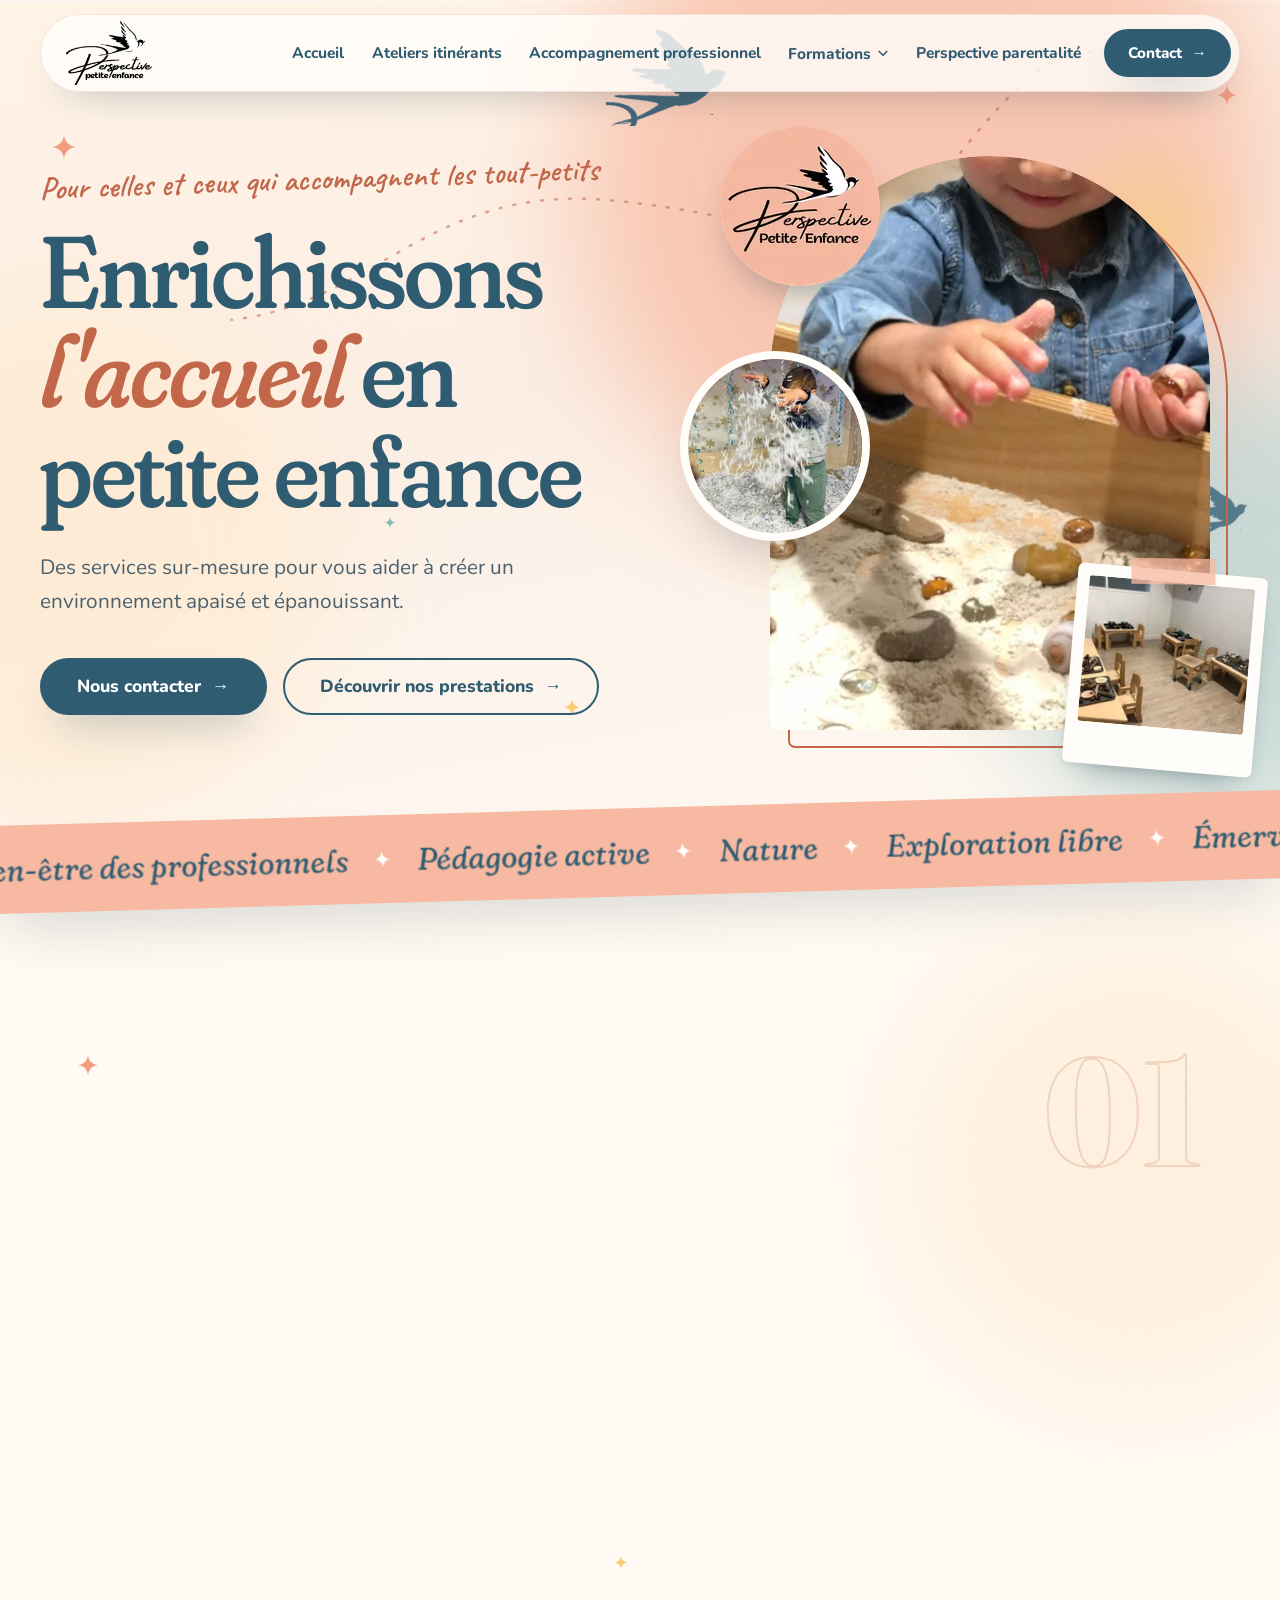
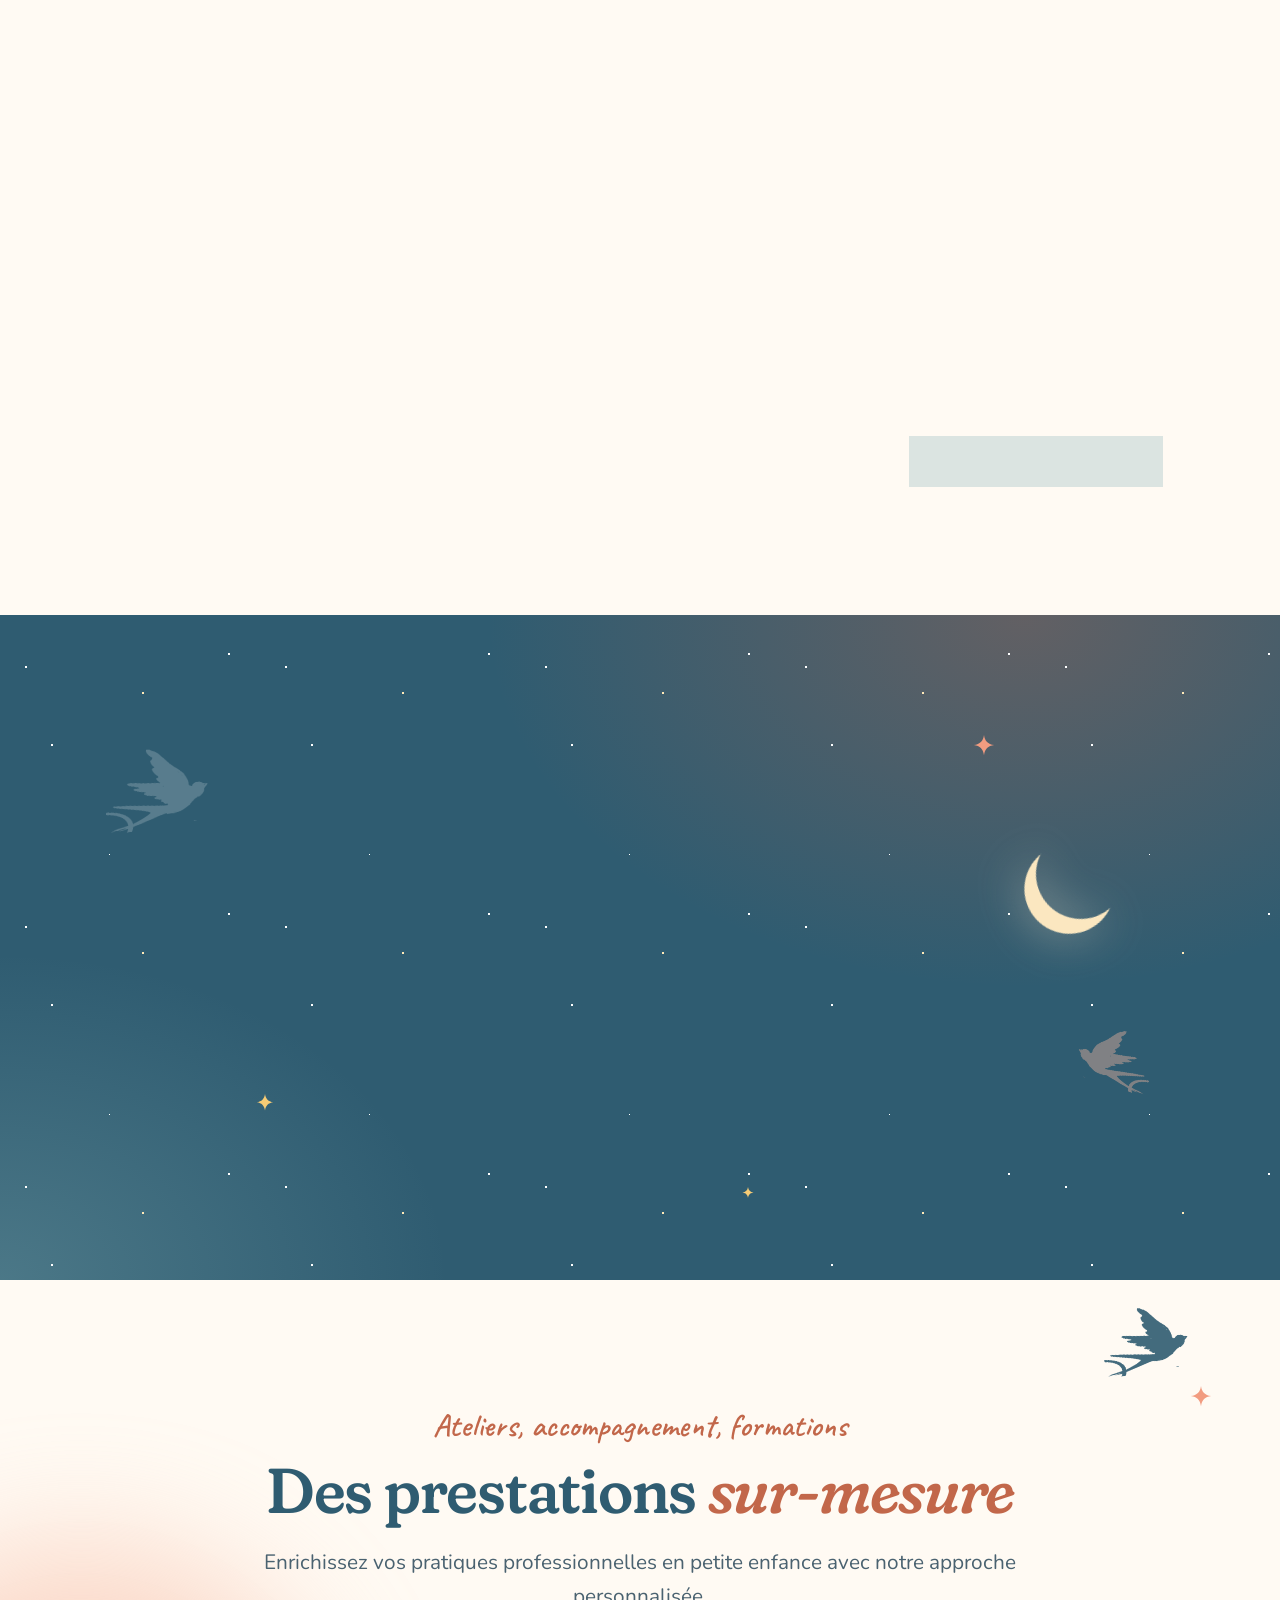
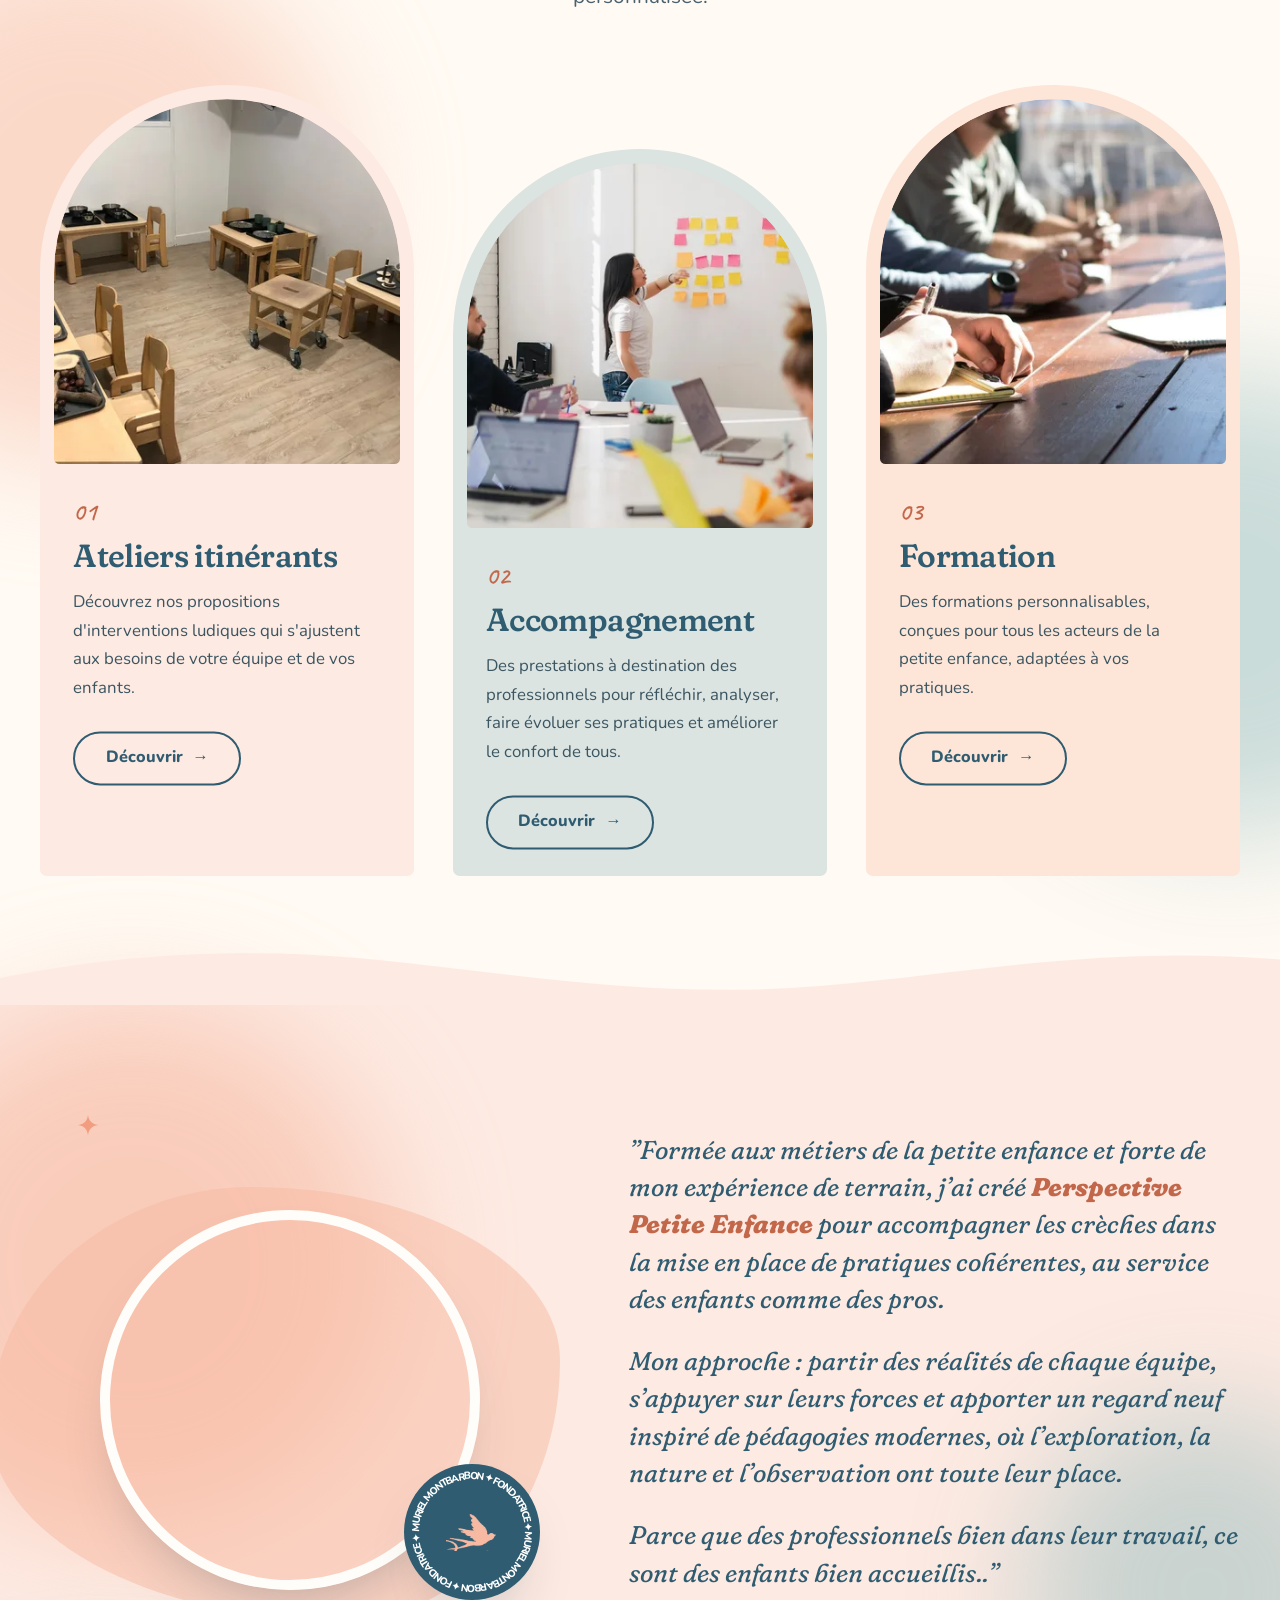
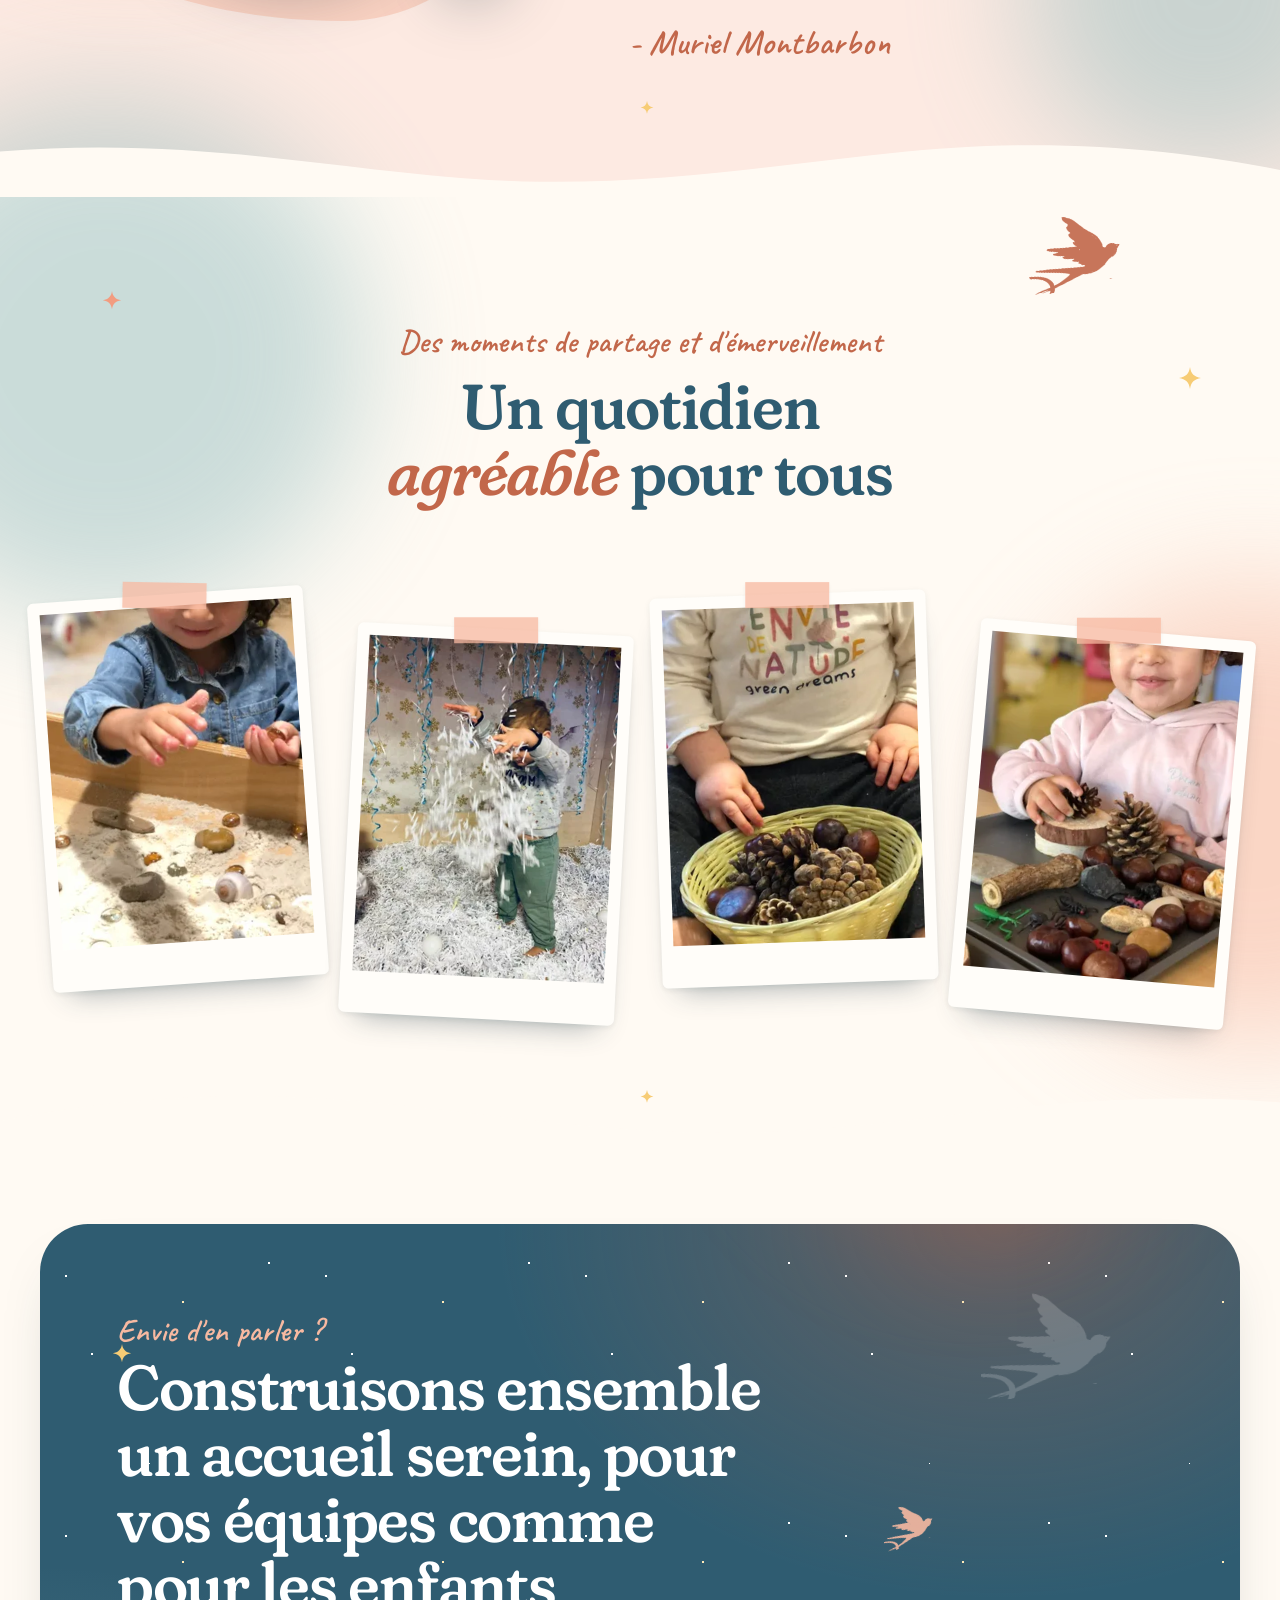
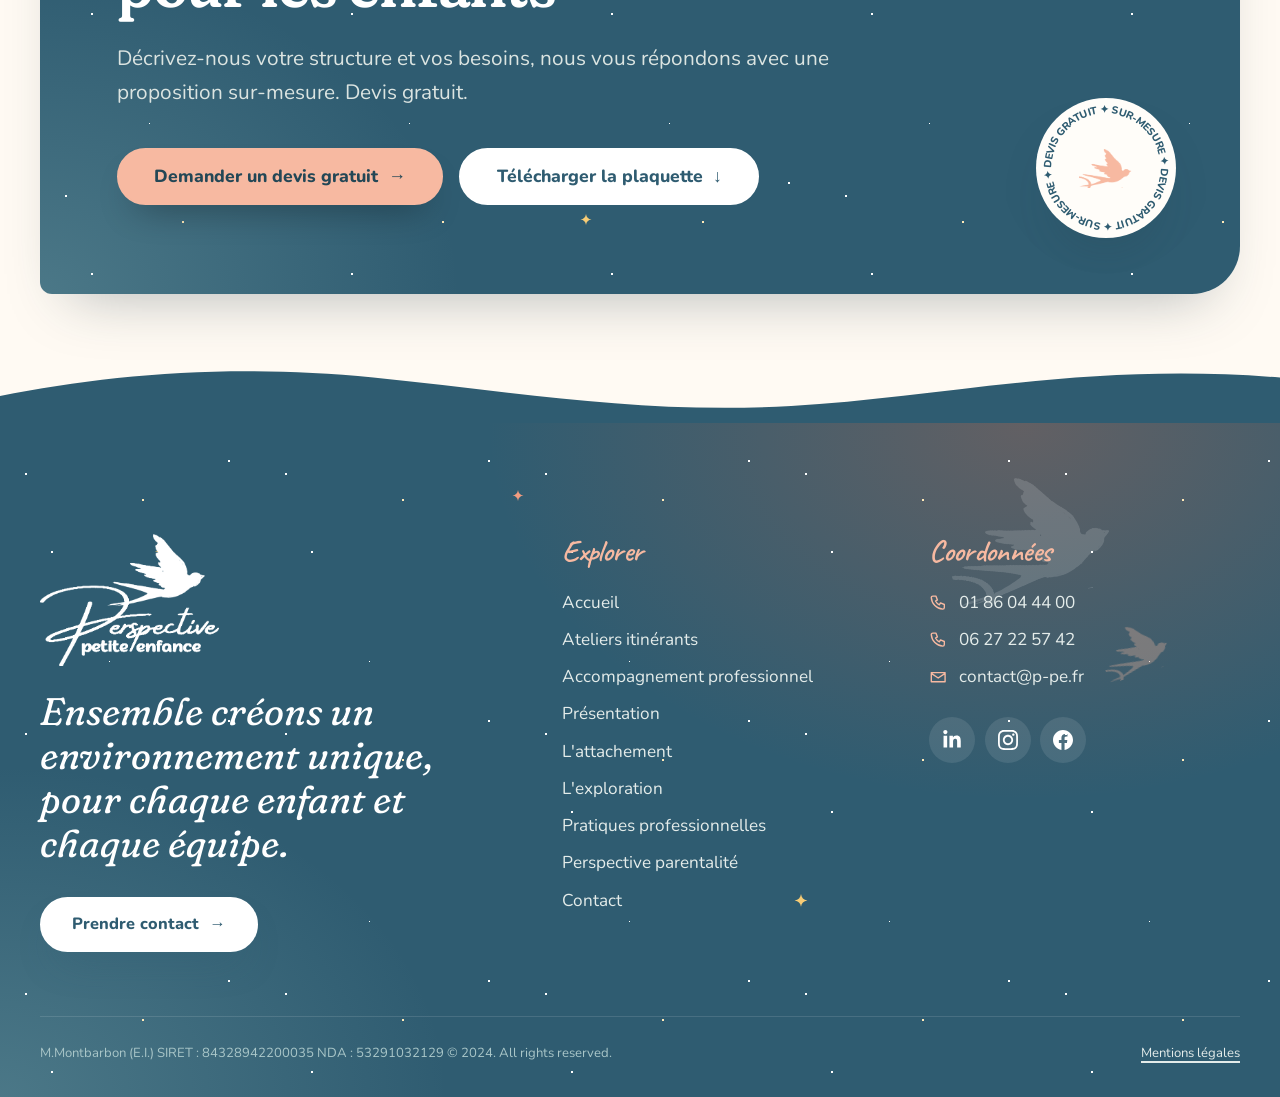
==== commit 72cee5d8: "Démo v2 : charte colorimétrique et logos de Muriel" ====
--- a/index.html
+++ b/index.html
@@ -4,5 +4,5 @@
         document.documentElement.classList.add('mvt');
         setTimeout(function () { if (!window.__mvt) document.documentElement.classList.remove('mvt'); }, 2500);
       }
-    </script><meta name="generator" content="Astro v7.4.1"><title>Découvrez Perspective Petite Enfance : service sur-mesure pour la petite enfance | Perspective Petite Enfance</title><meta name="description" content="Perspective Petite Enfance accompagne les structures de la petite enfance en valorisant le bien-être au travail (QVT) et des pédagogies innovantes centrées sur la nature, l’exploration et la créativité. Des solutions sur mesure pour des professionnels épanouis et un accueil de qualité."><link rel="canonical" href="https://p-pe.fr/"><meta property="og:url" content="https://p-pe.fr/"><meta property="og:title" content="Découvrez Perspective Petite Enfance : service sur-mesure pour la petite enfance | Perspective Petite Enfance"><meta name="twitter:title" content="Découvrez Perspective Petite Enfance : service sur-mesure pour la petite enfance | Perspective Petite Enfance"><meta property="og:type" content="website"><meta property="og:description" content="Perspective Petite Enfance accompagne les structures de la petite enfance en valorisant le bien-être au travail (QVT) et des pédagogies innovantes centrées sur la nature, l’exploration et la créativité. Des solutions sur mesure pour des professionnels épanouis et un accueil de qualité."><meta name="twitter:description" content="Perspective Petite Enfance accompagne les structures de la petite enfance en valorisant le bien-être au travail (QVT) et des pédagogies innovantes centrées sur la nature, l’exploration et la créativité. Des solutions sur mesure pour des professionnels épanouis et un accueil de qualité."><meta property="og:site_name" content="Perspective Petite Enfance"><meta property="og:image" content="https://p-pe.fr/_astro/partage-ppe.CcZyMxBn_Ww45Q.jpeg"><meta name="twitter:image" content="https://p-pe.fr/_astro/partage-ppe.CcZyMxBn_Ww45Q.jpeg"><meta property="og:image:alt" content><meta name="twitter:image:alt" content><meta name="twitter:card" content="summary_large_image"><link rel="icon" sizes="16x16" href="/_astro/favicon.CBge2MAP_Z1nk6SE.png"><link rel="icon" sizes="32x32" href="/_astro/favicon.CBge2MAP_Z1niu6m.png"><link rel="icon" sizes="192x192" href="/_astro/favicon.CBge2MAP_ZdBHj.png"><link rel="apple-touch-icon" href="/_astro/favicon.CBge2MAP_Z1sKdT1.png"><link rel="sitemap" href="/sitemap-index.xml"><script type="application/ld+json">{"@context":"https://schema.org/","name":"Découvrez Perspective Petite Enfance : service sur-mesure pour la petite enfance","url":"https://p-pe.fr","description":"Perspective Petite Enfance accompagne les structures de la petite enfance en valorisant le bien-être au travail (QVT) et des pédagogies innovantes centrées sur la nature, l’exploration et la créativité. Des solutions sur mesure pour des professionnels épanouis et un accueil de qualité.","image":"https://p-pe.fr/_astro/partage-ppe.CcZyMxBn_Ww45Q.jpeg","inLanguage":"fr","keywords":["petite enfance","bien-être","accompagnement personnalisé"],"@type":"WebSite"}</script><style>html.lenis,html.lenis body{height:auto}.lenis:not(.lenis-autoToggle).lenis-stopped{overflow:clip}.lenis [data-lenis-prevent],.lenis [data-lenis-prevent-wheel],.lenis [data-lenis-prevent-touch],.lenis [data-lenis-prevent-vertical],.lenis [data-lenis-prevent-horizontal]{overscroll-behavior:contain}.lenis.lenis-smooth iframe{pointer-events:none}.lenis.lenis-autoToggle{transition-behavior:allow-discrete;transition-property:overflow;transition-duration:1ms}
-</style><link rel="stylesheet" href="/_astro/_..BIo5HZ2H.css"></head><body><a class="lien-evitement" href="#contenu">Aller au contenu</a><header class="site-header" data-astro-cid-nen7h5rs><div class="site-header__barre" data-astro-cid-nen7h5rs><a class="site-header__logo" href="/" aria-label="Perspective Petite Enfance - accueil" data-astro-cid-nen7h5rs><img src="/_astro/logo-ppe.D_nfkCnW_ZM47Bk.webp" srcset="/_astro/logo-ppe.D_nfkCnW_1XpEIo.webp 150w, /_astro/logo-ppe.D_nfkCnW_ZM47Bk.webp 300w" alt="Perspective Petite Enfance logo" sizes="150px" loading="eager" data-astro-cid-nen7h5rs="true" decoding="async" width="300" height="221"></a><button class="burger" type="button" aria-label="Menu" aria-expanded="false" aria-controls="menu-principal" data-astro-cid-nen7h5rs><span data-astro-cid-nen7h5rs></span><span data-astro-cid-nen7h5rs></span><span data-astro-cid-nen7h5rs></span></button><nav id="menu-principal" class="nav" aria-label="Menu principal" data-astro-cid-nen7h5rs><ul class="nav__liste" data-astro-cid-nen7h5rs><li class="nav__item" data-astro-cid-nen7h5rs><a class="nav__lien" href="/" data-astro-cid-nen7h5rs>Accueil</a></li><li class="nav__item" data-astro-cid-nen7h5rs><a class="nav__lien" href="/ateliers-itinerants" data-astro-cid-nen7h5rs>Ateliers itinérants</a></li><li class="nav__item" data-astro-cid-nen7h5rs><a class="nav__lien" href="/accompagnement-professionnel" data-astro-cid-nen7h5rs>Accompagnement professionnel</a></li><li class="nav__item nav__item--parent" data-astro-cid-nen7h5rs><button type="button" class="nav__lien nav__lien--parent" aria-expanded="false" data-astro-cid-nen7h5rs><span data-astro-cid-nen7h5rs>Formations</span><svg class="nav__chevron" width="12" height="12" viewBox="0 0 16 16" fill="none" aria-hidden="true" data-astro-cid-nen7h5rs><path d="M3 6l5 5 5-5" stroke="currentColor" stroke-width="2.2" stroke-linecap="round" stroke-linejoin="round" data-astro-cid-nen7h5rs></path></svg></button><ul class="nav__sous-menu" data-astro-cid-nen7h5rs><li data-astro-cid-nen7h5rs><a class="nav__sous-lien" href="/formations" data-astro-cid-nen7h5rs><span class="nav__puce" data-astro-cid-nen7h5rs>✦</span><span data-astro-cid-nen7h5rs>Présentation</span></a></li><li data-astro-cid-nen7h5rs><a class="nav__sous-lien" href="/formations-attachement" data-astro-cid-nen7h5rs><span class="nav__puce" data-astro-cid-nen7h5rs>1</span><span data-astro-cid-nen7h5rs>L&#39;attachement</span></a></li><li data-astro-cid-nen7h5rs><a class="nav__sous-lien" href="/formations-exploration" data-astro-cid-nen7h5rs><span class="nav__puce" data-astro-cid-nen7h5rs>2</span><span data-astro-cid-nen7h5rs>L&#39;exploration</span></a></li><li data-astro-cid-nen7h5rs><a class="nav__sous-lien" href="/formations-pratiques" data-astro-cid-nen7h5rs><span class="nav__puce" data-astro-cid-nen7h5rs>3</span><span data-astro-cid-nen7h5rs>Pratiques professionnelles</span></a></li></ul></li><li class="nav__item" data-astro-cid-nen7h5rs><a class="nav__lien" href="/perspective-parentalite" data-astro-cid-nen7h5rs>Perspective parentalité</a></li></ul><a class="btn nav__cta" href="/contact-perspective-petite-enfance" data-astro-cid-nen7h5rs>Contact</a><p class="nav__contact" data-astro-cid-nen7h5rs><a href="mailto:contact@p-pe.fr" data-astro-cid-nen7h5rs>contact@p-pe.fr</a><a href="tel:0186044400" data-astro-cid-nen7h5rs>01 86 04 44 00</a></p></nav></div></header><script type="module">var e=document.querySelector(`.burger`),t=document.getElementById(`menu-principal`),n=()=>window.matchMedia(`(max-width: 1080px)`).matches,r=r=>{e?.classList.toggle(`is-open`,r),t?.classList.toggle(`is-open`,r),e?.setAttribute(`aria-expanded`,String(r)),document.body.style.overflow=r&&n()?`hidden`:``};e?.addEventListener(`click`,()=>r(!e.classList.contains(`is-open`))),document.addEventListener(`keydown`,t=>{t.key===`Escape`&&e?.classList.contains(`is-open`)&&(r(!1),e.focus())}),t?.querySelectorAll(`a`).forEach(e=>e.addEventListener(`click`,()=>r(!1))),document.addEventListener(`click`,n=>{let i=n.target;e?.classList.contains(`is-open`)&&!t?.contains(i)&&!e.contains(i)&&r(!1)}),window.addEventListener(`resize`,()=>{!n()&&e?.classList.contains(`is-open`)&&r(!1)}),document.querySelectorAll(`.nav__lien--parent`).forEach(e=>{e.addEventListener(`click`,()=>{let t=e.closest(`.nav__item--parent`)?.classList.toggle(`is-open`)??!1;e.setAttribute(`aria-expanded`,String(t))})});</script><main id="contenu" tabindex="-1"><section class="sec hero" data-astro-cid-yodha2z4><span class="aquarelle aquarelle--rose" style="width:700px;height:700px;left:45%;top:-20%;opacity:0.75" aria-hidden="true" data-astro-cid-wxoehmhe></span><span class="aquarelle aquarelle--peche" style="width:520px;height:520px;left:-15%;top:35%;opacity:0.8" aria-hidden="true" data-astro-cid-wxoehmhe></span><span class="aquarelle aquarelle--lavande" style="width:460px;height:460px;left:78%;top:45%;" aria-hidden="true" data-astro-cid-wxoehmhe></span><svg class="vol" data-oiseau="/_astro/hirondelle.DJ13WODm.png" style="left:18%;top:4%;width:70%;height:300px;color:var(--framboise)" viewBox="0 0 1000 400" preserveAspectRatio="none" fill="none" aria-hidden="true" data-astro-cid-wxoehmhe><path d="M0 380 C 160 360, 220 200, 420 220 S 700 330, 820 150 S 960 40, 1000 20" stroke="currentColor" stroke-width="2.5" stroke-dasharray="2 12" stroke-linecap="round" vector-effect="non-scaling-stroke" data-astro-cid-wxoehmhe></path></svg><svg class="etincelle etincelle--rose" style="left:4%;top:16%;width:26px;height:26px;animation-delay:0s" viewBox="0 0 24 24" fill="currentColor" aria-hidden="true" data-astro-cid-wxoehmhe><path d="M12 0c.9 6.6 4.4 10.1 11 11-6.6.9-10.1 4.4-11 11-.9-6.6-4.4-10.1-11-11 6.6-.9 10.1-4.4 11-11z" data-astro-cid-wxoehmhe></path></svg><svg class="etincelle" style="left:44%;top:84%;width:18px;height:18px;animation-delay:1.2s" viewBox="0 0 24 24" fill="currentColor" aria-hidden="true" data-astro-cid-wxoehmhe><path d="M12 0c.9 6.6 4.4 10.1 11 11-6.6.9-10.1 4.4-11 11-.9-6.6-4.4-10.1-11-11 6.6-.9 10.1-4.4 11-11z" data-astro-cid-wxoehmhe></path></svg><svg class="etincelle etincelle--rose" style="left:95%;top:10%;width:22px;height:22px;animation-delay:0.6s" viewBox="0 0 24 24" fill="currentColor" aria-hidden="true" data-astro-cid-wxoehmhe><path d="M12 0c.9 6.6 4.4 10.1 11 11-6.6.9-10.1 4.4-11 11-.9-6.6-4.4-10.1-11-11 6.6-.9 10.1-4.4 11-11z" data-astro-cid-wxoehmhe></path></svg><svg class="etincelle" style="left:52%;top:6%;width:16px;height:16px;animation-delay:2s" viewBox="0 0 24 24" fill="currentColor" aria-hidden="true" data-astro-cid-wxoehmhe><path d="M12 0c.9 6.6 4.4 10.1 11 11-6.6.9-10.1 4.4-11 11-.9-6.6-4.4-10.1-11-11 6.6-.9 10.1-4.4 11-11z" data-astro-cid-wxoehmhe></path></svg><svg class="etincelle etincelle--bleu" style="left:30%;top:62%;width:12px;height:12px;animation-delay:1.6s" viewBox="0 0 24 24" fill="currentColor" aria-hidden="true" data-astro-cid-wxoehmhe><path d="M12 0c.9 6.6 4.4 10.1 11 11-6.6.9-10.1 4.4-11 11-.9-6.6-4.4-10.1-11-11 6.6-.9 10.1-4.4 11-11z" data-astro-cid-wxoehmhe></path></svg><span class="hirondelle hirondelle--flotte" style="left:47%;top:3%;width:130px;height:94px;background:var(--nuit);opacity:0.9;--r:-8deg;--sx:1;--masque:url(/_astro/hirondelle.DJ13WODm.png)" aria-hidden="true" data-astro-cid-wxoehmhe></span><span class="hirondelle hirondelle--flotte" style="left:58%;top:20%;width:58px;height:42px;background:var(--framboise);opacity:0.9;--r:-20deg;--sx:1;--masque:url(/_astro/hirondelle.DJ13WODm.png)" aria-hidden="true" data-astro-cid-wxoehmhe></span><span class="hirondelle hirondelle--flotte" style="left:92%;top:58%;width:72px;height:52px;background:var(--nuit);opacity:0.75;--r:-14deg;--sx:1;--masque:url(/_astro/hirondelle.DJ13WODm.png)" aria-hidden="true" data-astro-cid-wxoehmhe></span><div class="wrap" data-astro-cid-yodha2z4><div class="hero__grille" data-astro-cid-yodha2z4><div class="hero__texte" data-astro-cid-yodha2z4><p class="main hero__surtitre" data-astro-cid-yodha2z4>Pour celles et ceux qui accompagnent les tout-petits</p><h1 class="hero__titre" data-astro-cid-yodha2z4>Enrichissons <em>l'accueil</em> en petite enfance</h1><p class="lead hero__chapo" data-astro-cid-yodha2z4>Des services sur-mesure pour vous aider à créer un environnement apaisé et épanouissant.</p><div class="hero__actions" data-astro-cid-yodha2z4><a class="btn btn--peche btn--mulish btn--grande" href="/contact-perspective-petite-enfance">Nous contacter</a><a class="btn btn--bleu btn--mulish btn--grande" href="#prestations">Découvrir nos prestations</a></div></div><div class="hero__visuel" data-astro-cid-yodha2z4><span class="hero__soleil" aria-hidden="true" data-astro-cid-yodha2z4></span><div class="hero__arche arche" data-astro-cid-yodha2z4><img src="/_astro/enfant-coquillages.B9KvT-MM_EEopl.webp" srcset="/_astro/enfant-coquillages.B9KvT-MM_2vu8lY.webp 460w, /_astro/enfant-coquillages.B9KvT-MM_EEopl.webp 920w" alt="enfant et coquillages" sizes="(max-width: 920px) 75vw, 460px" loading="eager" decoding="async" style="border-radius:0px;" width="920" height="1200" class="photo"></div><span class="arche-contour hero__contour" data-astro-cid-yodha2z4></span><div class="hero__rond rond" data-astro-cid-yodha2z4><img src="/_astro/enfant-fausse-neige.C4vJgVMu_1Hhmzd.webp" srcset="/_astro/enfant-fausse-neige.C4vJgVMu_ZWAoSR.webp 220w, /_astro/enfant-fausse-neige.C4vJgVMu_1Hhmzd.webp 440w" alt="enfant et fausse neige" sizes="220px" loading="eager" decoding="async" style="border-radius:999px;" width="440" height="440" class="photo"></div><figure class="hero__polaroid polaroid" style="--r:5deg" data-astro-cid-yodha2z4><span class="scotch" data-astro-cid-yodha2z4></span><img src="/_astro/ateliers-plateau.61PVvved_Z1IrMb0.webp" srcset="/_astro/ateliers-plateau.61PVvved_1GvuR.webp 200w, /_astro/ateliers-plateau.61PVvved_Z1IrMb0.webp 400w" alt="ateliers sur plateau" sizes="200px" loading="eager" decoding="async" style="border-radius:3px;" width="400" height="320" class="photo"></figure><div class="badge-rond hero__badge" style="width:150px;height:150px;--fond:var(--framboise);--couleur:var(--blanc);" aria-hidden="true" data-astro-cid-2hp7qu5e><svg class="badge-rond__texte" viewBox="0 0 200 200" data-astro-cid-2hp7qu5e><defs data-astro-cid-2hp7qu5e><path id="cercle-28eeha" d="M100,100 m-78,0 a78,78 0 1,1 156,0 a78,78 0 1,1 -156,0" data-astro-cid-2hp7qu5e></path></defs><text data-astro-cid-2hp7qu5e><textPath href="#cercle-28eeha" textLength="488" lengthAdjust="spacing" data-astro-cid-2hp7qu5e>Perspective ✦ Petite enfance ✦ Perspective ✦ Petite enfance ✦ </textPath></text></svg><span class="badge-rond__centre" style="--masque:url(/_astro/hirondelle.DJ13WODm.png)" data-astro-cid-2hp7qu5e></span></div></div></div></div></section><div class="bandeau-cadre" data-astro-cid-yodha2z4><div class="bandeau bandeau--framboise bandeau--incline" data-astro-cid-loor4dj4><div class="bandeau__piste" data-astro-cid-loor4dj4><ul class="bandeau__liste" data-astro-cid-loor4dj4><li data-astro-cid-loor4dj4><span data-astro-cid-loor4dj4>Bien-être des professionnels</span><svg viewBox="0 0 24 24" fill="currentColor" aria-hidden="true" data-astro-cid-loor4dj4><path d="M12 0c.9 6.6 4.4 10.1 11 11-6.6.9-10.1 4.4-11 11-.9-6.6-4.4-10.1-11-11 6.6-.9 10.1-4.4 11-11z" data-astro-cid-loor4dj4></path></svg></li><li data-astro-cid-loor4dj4><span data-astro-cid-loor4dj4>Pédagogie active</span><svg viewBox="0 0 24 24" fill="currentColor" aria-hidden="true" data-astro-cid-loor4dj4><path d="M12 0c.9 6.6 4.4 10.1 11 11-6.6.9-10.1 4.4-11 11-.9-6.6-4.4-10.1-11-11 6.6-.9 10.1-4.4 11-11z" data-astro-cid-loor4dj4></path></svg></li><li data-astro-cid-loor4dj4><span data-astro-cid-loor4dj4>Nature</span><svg viewBox="0 0 24 24" fill="currentColor" aria-hidden="true" data-astro-cid-loor4dj4><path d="M12 0c.9 6.6 4.4 10.1 11 11-6.6.9-10.1 4.4-11 11-.9-6.6-4.4-10.1-11-11 6.6-.9 10.1-4.4 11-11z" data-astro-cid-loor4dj4></path></svg></li><li data-astro-cid-loor4dj4><span data-astro-cid-loor4dj4>Exploration libre</span><svg viewBox="0 0 24 24" fill="currentColor" aria-hidden="true" data-astro-cid-loor4dj4><path d="M12 0c.9 6.6 4.4 10.1 11 11-6.6.9-10.1 4.4-11 11-.9-6.6-4.4-10.1-11-11 6.6-.9 10.1-4.4 11-11z" data-astro-cid-loor4dj4></path></svg></li><li data-astro-cid-loor4dj4><span data-astro-cid-loor4dj4>Émerveillement</span><svg viewBox="0 0 24 24" fill="currentColor" aria-hidden="true" data-astro-cid-loor4dj4><path d="M12 0c.9 6.6 4.4 10.1 11 11-6.6.9-10.1 4.4-11 11-.9-6.6-4.4-10.1-11-11 6.6-.9 10.1-4.4 11-11z" data-astro-cid-loor4dj4></path></svg></li><li data-astro-cid-loor4dj4><span data-astro-cid-loor4dj4>Jeu libre</span><svg viewBox="0 0 24 24" fill="currentColor" aria-hidden="true" data-astro-cid-loor4dj4><path d="M12 0c.9 6.6 4.4 10.1 11 11-6.6.9-10.1 4.4-11 11-.9-6.6-4.4-10.1-11-11 6.6-.9 10.1-4.4 11-11z" data-astro-cid-loor4dj4></path></svg></li><li data-astro-cid-loor4dj4><span data-astro-cid-loor4dj4>Accueil de qualité</span><svg viewBox="0 0 24 24" fill="currentColor" aria-hidden="true" data-astro-cid-loor4dj4><path d="M12 0c.9 6.6 4.4 10.1 11 11-6.6.9-10.1 4.4-11 11-.9-6.6-4.4-10.1-11-11 6.6-.9 10.1-4.4 11-11z" data-astro-cid-loor4dj4></path></svg></li><li data-astro-cid-loor4dj4><span data-astro-cid-loor4dj4>Bien-être des professionnels</span><svg viewBox="0 0 24 24" fill="currentColor" aria-hidden="true" data-astro-cid-loor4dj4><path d="M12 0c.9 6.6 4.4 10.1 11 11-6.6.9-10.1 4.4-11 11-.9-6.6-4.4-10.1-11-11 6.6-.9 10.1-4.4 11-11z" data-astro-cid-loor4dj4></path></svg></li><li data-astro-cid-loor4dj4><span data-astro-cid-loor4dj4>Pédagogie active</span><svg viewBox="0 0 24 24" fill="currentColor" aria-hidden="true" data-astro-cid-loor4dj4><path d="M12 0c.9 6.6 4.4 10.1 11 11-6.6.9-10.1 4.4-11 11-.9-6.6-4.4-10.1-11-11 6.6-.9 10.1-4.4 11-11z" data-astro-cid-loor4dj4></path></svg></li><li data-astro-cid-loor4dj4><span data-astro-cid-loor4dj4>Nature</span><svg viewBox="0 0 24 24" fill="currentColor" aria-hidden="true" data-astro-cid-loor4dj4><path d="M12 0c.9 6.6 4.4 10.1 11 11-6.6.9-10.1 4.4-11 11-.9-6.6-4.4-10.1-11-11 6.6-.9 10.1-4.4 11-11z" data-astro-cid-loor4dj4></path></svg></li><li data-astro-cid-loor4dj4><span data-astro-cid-loor4dj4>Exploration libre</span><svg viewBox="0 0 24 24" fill="currentColor" aria-hidden="true" data-astro-cid-loor4dj4><path d="M12 0c.9 6.6 4.4 10.1 11 11-6.6.9-10.1 4.4-11 11-.9-6.6-4.4-10.1-11-11 6.6-.9 10.1-4.4 11-11z" data-astro-cid-loor4dj4></path></svg></li><li data-astro-cid-loor4dj4><span data-astro-cid-loor4dj4>Émerveillement</span><svg viewBox="0 0 24 24" fill="currentColor" aria-hidden="true" data-astro-cid-loor4dj4><path d="M12 0c.9 6.6 4.4 10.1 11 11-6.6.9-10.1 4.4-11 11-.9-6.6-4.4-10.1-11-11 6.6-.9 10.1-4.4 11-11z" data-astro-cid-loor4dj4></path></svg></li><li data-astro-cid-loor4dj4><span data-astro-cid-loor4dj4>Jeu libre</span><svg viewBox="0 0 24 24" fill="currentColor" aria-hidden="true" data-astro-cid-loor4dj4><path d="M12 0c.9 6.6 4.4 10.1 11 11-6.6.9-10.1 4.4-11 11-.9-6.6-4.4-10.1-11-11 6.6-.9 10.1-4.4 11-11z" data-astro-cid-loor4dj4></path></svg></li><li data-astro-cid-loor4dj4><span data-astro-cid-loor4dj4>Accueil de qualité</span><svg viewBox="0 0 24 24" fill="currentColor" aria-hidden="true" data-astro-cid-loor4dj4><path d="M12 0c.9 6.6 4.4 10.1 11 11-6.6.9-10.1 4.4-11 11-.9-6.6-4.4-10.1-11-11 6.6-.9 10.1-4.4 11-11z" data-astro-cid-loor4dj4></path></svg></li></ul><ul class="bandeau__liste" aria-hidden="true" data-astro-cid-loor4dj4><li data-astro-cid-loor4dj4><span data-astro-cid-loor4dj4>Bien-être des professionnels</span><svg viewBox="0 0 24 24" fill="currentColor" aria-hidden="true" data-astro-cid-loor4dj4><path d="M12 0c.9 6.6 4.4 10.1 11 11-6.6.9-10.1 4.4-11 11-.9-6.6-4.4-10.1-11-11 6.6-.9 10.1-4.4 11-11z" data-astro-cid-loor4dj4></path></svg></li><li data-astro-cid-loor4dj4><span data-astro-cid-loor4dj4>Pédagogie active</span><svg viewBox="0 0 24 24" fill="currentColor" aria-hidden="true" data-astro-cid-loor4dj4><path d="M12 0c.9 6.6 4.4 10.1 11 11-6.6.9-10.1 4.4-11 11-.9-6.6-4.4-10.1-11-11 6.6-.9 10.1-4.4 11-11z" data-astro-cid-loor4dj4></path></svg></li><li data-astro-cid-loor4dj4><span data-astro-cid-loor4dj4>Nature</span><svg viewBox="0 0 24 24" fill="currentColor" aria-hidden="true" data-astro-cid-loor4dj4><path d="M12 0c.9 6.6 4.4 10.1 11 11-6.6.9-10.1 4.4-11 11-.9-6.6-4.4-10.1-11-11 6.6-.9 10.1-4.4 11-11z" data-astro-cid-loor4dj4></path></svg></li><li data-astro-cid-loor4dj4><span data-astro-cid-loor4dj4>Exploration libre</span><svg viewBox="0 0 24 24" fill="currentColor" aria-hidden="true" data-astro-cid-loor4dj4><path d="M12 0c.9 6.6 4.4 10.1 11 11-6.6.9-10.1 4.4-11 11-.9-6.6-4.4-10.1-11-11 6.6-.9 10.1-4.4 11-11z" data-astro-cid-loor4dj4></path></svg></li><li data-astro-cid-loor4dj4><span data-astro-cid-loor4dj4>Émerveillement</span><svg viewBox="0 0 24 24" fill="currentColor" aria-hidden="true" data-astro-cid-loor4dj4><path d="M12 0c.9 6.6 4.4 10.1 11 11-6.6.9-10.1 4.4-11 11-.9-6.6-4.4-10.1-11-11 6.6-.9 10.1-4.4 11-11z" data-astro-cid-loor4dj4></path></svg></li><li data-astro-cid-loor4dj4><span data-astro-cid-loor4dj4>Jeu libre</span><svg viewBox="0 0 24 24" fill="currentColor" aria-hidden="true" data-astro-cid-loor4dj4><path d="M12 0c.9 6.6 4.4 10.1 11 11-6.6.9-10.1 4.4-11 11-.9-6.6-4.4-10.1-11-11 6.6-.9 10.1-4.4 11-11z" data-astro-cid-loor4dj4></path></svg></li><li data-astro-cid-loor4dj4><span data-astro-cid-loor4dj4>Accueil de qualité</span><svg viewBox="0 0 24 24" fill="currentColor" aria-hidden="true" data-astro-cid-loor4dj4><path d="M12 0c.9 6.6 4.4 10.1 11 11-6.6.9-10.1 4.4-11 11-.9-6.6-4.4-10.1-11-11 6.6-.9 10.1-4.4 11-11z" data-astro-cid-loor4dj4></path></svg></li><li data-astro-cid-loor4dj4><span data-astro-cid-loor4dj4>Bien-être des professionnels</span><svg viewBox="0 0 24 24" fill="currentColor" aria-hidden="true" data-astro-cid-loor4dj4><path d="M12 0c.9 6.6 4.4 10.1 11 11-6.6.9-10.1 4.4-11 11-.9-6.6-4.4-10.1-11-11 6.6-.9 10.1-4.4 11-11z" data-astro-cid-loor4dj4></path></svg></li><li data-astro-cid-loor4dj4><span data-astro-cid-loor4dj4>Pédagogie active</span><svg viewBox="0 0 24 24" fill="currentColor" aria-hidden="true" data-astro-cid-loor4dj4><path d="M12 0c.9 6.6 4.4 10.1 11 11-6.6.9-10.1 4.4-11 11-.9-6.6-4.4-10.1-11-11 6.6-.9 10.1-4.4 11-11z" data-astro-cid-loor4dj4></path></svg></li><li data-astro-cid-loor4dj4><span data-astro-cid-loor4dj4>Nature</span><svg viewBox="0 0 24 24" fill="currentColor" aria-hidden="true" data-astro-cid-loor4dj4><path d="M12 0c.9 6.6 4.4 10.1 11 11-6.6.9-10.1 4.4-11 11-.9-6.6-4.4-10.1-11-11 6.6-.9 10.1-4.4 11-11z" data-astro-cid-loor4dj4></path></svg></li><li data-astro-cid-loor4dj4><span data-astro-cid-loor4dj4>Exploration libre</span><svg viewBox="0 0 24 24" fill="currentColor" aria-hidden="true" data-astro-cid-loor4dj4><path d="M12 0c.9 6.6 4.4 10.1 11 11-6.6.9-10.1 4.4-11 11-.9-6.6-4.4-10.1-11-11 6.6-.9 10.1-4.4 11-11z" data-astro-cid-loor4dj4></path></svg></li><li data-astro-cid-loor4dj4><span data-astro-cid-loor4dj4>Émerveillement</span><svg viewBox="0 0 24 24" fill="currentColor" aria-hidden="true" data-astro-cid-loor4dj4><path d="M12 0c.9 6.6 4.4 10.1 11 11-6.6.9-10.1 4.4-11 11-.9-6.6-4.4-10.1-11-11 6.6-.9 10.1-4.4 11-11z" data-astro-cid-loor4dj4></path></svg></li><li data-astro-cid-loor4dj4><span data-astro-cid-loor4dj4>Jeu libre</span><svg viewBox="0 0 24 24" fill="currentColor" aria-hidden="true" data-astro-cid-loor4dj4><path d="M12 0c.9 6.6 4.4 10.1 11 11-6.6.9-10.1 4.4-11 11-.9-6.6-4.4-10.1-11-11 6.6-.9 10.1-4.4 11-11z" data-astro-cid-loor4dj4></path></svg></li><li data-astro-cid-loor4dj4><span data-astro-cid-loor4dj4>Accueil de qualité</span><svg viewBox="0 0 24 24" fill="currentColor" aria-hidden="true" data-astro-cid-loor4dj4><path d="M12 0c.9 6.6 4.4 10.1 11 11-6.6.9-10.1 4.4-11 11-.9-6.6-4.4-10.1-11-11 6.6-.9 10.1-4.4 11-11z" data-astro-cid-loor4dj4></path></svg></li></ul></div></div></div><section class="sec sec--peche-clair colonnes" data-astro-cid-z25tjf23><span class="aquarelle aquarelle--peche" style="width:480px;height:480px;left:70%;top:5%;opacity:0.6" aria-hidden="true" data-astro-cid-wxoehmhe></span><svg class="etincelle etincelle--rose" style="left:6%;top:12%;width:22px;height:22px;animation-delay:0s" viewBox="0 0 24 24" fill="currentColor" aria-hidden="true" data-astro-cid-wxoehmhe><path d="M12 0c.9 6.6 4.4 10.1 11 11-6.6.9-10.1 4.4-11 11-.9-6.6-4.4-10.1-11-11 6.6-.9 10.1-4.4 11-11z" data-astro-cid-wxoehmhe></path></svg><svg class="etincelle" style="left:48%;top:50%;width:14px;height:14px;animation-delay:1.4s" viewBox="0 0 24 24" fill="currentColor" aria-hidden="true" data-astro-cid-wxoehmhe><path d="M12 0c.9 6.6 4.4 10.1 11 11-6.6.9-10.1 4.4-11 11-.9-6.6-4.4-10.1-11-11 6.6-.9 10.1-4.4 11-11z" data-astro-cid-wxoehmhe></path></svg><div class="wrap" data-astro-cid-z25tjf23><div class="colonnes__grille" data-astro-cid-z25tjf23><div class="colonnes__intro apparait" data-astro-cid-z25tjf23><span class="etiquette" data-astro-cid-z25tjf23>Nos engagements</span><h2 data-astro-cid-z25tjf23>Ensemble pour des lieux d'accueils <em>sereins</em></h2><figure class="colonnes__image arche" data-astro-cid-z25tjf23><img src="/_astro/bord-de-mer.B4JX5WjQ_1YnYDA.webp" srcset="/_astro/bord-de-mer.B4JX5WjQ_1SVGKN.webp 480w, /_astro/bord-de-mer.B4JX5WjQ_1YnYDA.webp 960w" alt="toddler's walking on the seashore with adult" sizes="(max-width: 920px) 90vw, 480px" loading="lazy" decoding="async" style="border-radius:0px;" width="960" height="1120" class="photo"></figure></div><div class="colonnes__cartes" data-astro-cid-z25tjf23><article class="colonnes__carte colonnes__carte--rose apparait" data-astro-cid-z25tjf23><span class="colonnes__numero" aria-hidden="true" data-astro-cid-z25tjf23>01</span><span class="picto" data-astro-cid-z25tjf23><svg class viewBox="0 0 24 24" fill="none" stroke="currentColor" stroke-width="1.8" stroke-linecap="round" stroke-linejoin="round" aria-hidden="true" focusable="false"><path d="M12 20.5s-7.5-4.6-9.3-9.2C1.4 8 3.5 4.5 7 4.5c2 0 3.4 1.1 5 3 1.6-1.9 3-3 5-3 3.5 0 5.6 3.5 4.3 6.8-1.8 4.6-9.3 9.2-9.3 9.2z"></path></svg></span><h3 data-astro-cid-z25tjf23>Le bien-être des professionnels, au cœur de nos engagements</h3><div class="rich" data-astro-cid-z25tjf23><p>Chez Perspective Petite Enfance, nous sommes convaincus qu'un accueil de qualité passe par des professionnels épanouis. Prendre soin de ceux qui accompagnent les tout-petits, c'est améliorer la qualité de vie au travail, alléger la charge mentale et créer des environnements adaptés à chaque équipe. Nous plaçons le bien-être des professionnels au centre de nos actions pour favoriser un climat apaisé, propice à l’écoute, à la créativité et à l’engagement dans leur mission essentielle.</p></div></article><article class="colonnes__carte colonnes__carte--sauge apparait" data-astro-cid-z25tjf23><span class="colonnes__numero" aria-hidden="true" data-astro-cid-z25tjf23>02</span><span class="picto" data-astro-cid-z25tjf23><svg class viewBox="0 0 24 24" fill="none" stroke="currentColor" stroke-width="1.8" stroke-linecap="round" stroke-linejoin="round" aria-hidden="true" focusable="false"><path d="M4 20c0-9 5-14 16-16-1 11-6 16-15 16M4 20l9-9"></path></svg></span><h3 data-astro-cid-z25tjf23>Une pédagogie centrée sur l'enfant et ses découvertes</h3><div class="rich" data-astro-cid-z25tjf23><p>Nous croyons en une pédagogie active et bienveillante, qui respecte le rythme de chaque enfant. Inspirée par la nature, l’exploration libre et l’expérience sensorielle, notre approche met l’accent sur la curiosité naturelle des tout-petits. L’objectif ? Encourager leur autonomie, développer leur confiance et leur offrir des espaces d’apprentissage riches en découvertes. En valorisant le jeu, l’expérimentation et les interactions de qualité, nous contribuons à construire des pratiques pédagogiques porteuses de sens, centrées sur le respect et le bien-être de l’enfant.</p></div></article></div></div></div></section><section class="sec citation ciel sec--nuit" data-astro-cid-57ljpiw4><svg class="vol" data-oiseau="/_astro/hirondelle.DJ13WODm.png" style="left:5%;top:30%;width:90%;height:220px;color:rgba(246,191,211,0.7)" viewBox="0 0 1000 400" preserveAspectRatio="none" fill="none" aria-hidden="true" data-astro-cid-wxoehmhe><path d="M0 360 C 200 380, 260 120, 470 170 S 760 380, 880 140 S 990 40, 1000 30" stroke="currentColor" stroke-width="2.5" stroke-dasharray="2 12" stroke-linecap="round" vector-effect="non-scaling-stroke" data-astro-cid-wxoehmhe></path></svg><svg class="etincelle" style="left:20%;top:72%;width:18px;height:18px;animation-delay:0s" viewBox="0 0 24 24" fill="currentColor" aria-hidden="true" data-astro-cid-wxoehmhe><path d="M12 0c.9 6.6 4.4 10.1 11 11-6.6.9-10.1 4.4-11 11-.9-6.6-4.4-10.1-11-11 6.6-.9 10.1-4.4 11-11z" data-astro-cid-wxoehmhe></path></svg><svg class="etincelle etincelle--rose" style="left:76%;top:18%;width:22px;height:22px;animation-delay:0.9s" viewBox="0 0 24 24" fill="currentColor" aria-hidden="true" data-astro-cid-wxoehmhe><path d="M12 0c.9 6.6 4.4 10.1 11 11-6.6.9-10.1 4.4-11 11-.9-6.6-4.4-10.1-11-11 6.6-.9 10.1-4.4 11-11z" data-astro-cid-wxoehmhe></path></svg><svg class="etincelle" style="left:58%;top:86%;width:12px;height:12px;animation-delay:1.8s" viewBox="0 0 24 24" fill="currentColor" aria-hidden="true" data-astro-cid-wxoehmhe><path d="M12 0c.9 6.6 4.4 10.1 11 11-6.6.9-10.1 4.4-11 11-.9-6.6-4.4-10.1-11-11 6.6-.9 10.1-4.4 11-11z" data-astro-cid-wxoehmhe></path></svg><span class="hirondelle hirondelle--flotte" style="left:8%;top:20%;width:110px;height:79px;background:rgba(255,255,255,0.22);opacity:0.9;--r:-10deg;--sx:1;--masque:url(/_astro/hirondelle.DJ13WODm.png)" aria-hidden="true" data-astro-cid-wxoehmhe></span><span class="hirondelle hirondelle--flotte" style="left:84%;top:62%;width:80px;height:58px;background:rgba(246,191,211,0.45);opacity:0.9;--r:-18deg;--sx:-1;--masque:url(/_astro/hirondelle.DJ13WODm.png)" aria-hidden="true" data-astro-cid-wxoehmhe></span><span class="citation__lune" aria-hidden="true" data-astro-cid-57ljpiw4></span><div class="wrap wrap--etroit" data-astro-cid-57ljpiw4><figure class="citation__figure apparait" data-astro-cid-57ljpiw4><blockquote class="citation__texte" data-astro-cid-57ljpiw4>"Un adulte serein et épanoui offre à l'enfant un cadre où il peut grandir en sécurité."</blockquote><figcaption class="citation__auteur main" data-astro-cid-57ljpiw4>Catherine Gueguen</figcaption></figure></div></section><section id="prestations" class="sec sec--peche-clair cartes cartes--image" data-astro-cid-texj47j6><span class="aquarelle aquarelle--rose" style="width:520px;height:520px;left:-14%;top:25%;opacity:0.5" aria-hidden="true" data-astro-cid-wxoehmhe></span><span class="aquarelle aquarelle--lavande" style="width:460px;height:460px;left:78%;top:60%;" aria-hidden="true" data-astro-cid-wxoehmhe></span><svg class="etincelle etincelle--rose" style="left:93%;top:8%;width:22px;height:22px;animation-delay:0s" viewBox="0 0 24 24" fill="currentColor" aria-hidden="true" data-astro-cid-wxoehmhe><path d="M12 0c.9 6.6 4.4 10.1 11 11-6.6.9-10.1 4.4-11 11-.9-6.6-4.4-10.1-11-11 6.6-.9 10.1-4.4 11-11z" data-astro-cid-wxoehmhe></path></svg><svg class="etincelle" style="left:4%;top:88%;width:16px;height:16px;animation-delay:0.8s" viewBox="0 0 24 24" fill="currentColor" aria-hidden="true" data-astro-cid-wxoehmhe><path d="M12 0c.9 6.6 4.4 10.1 11 11-6.6.9-10.1 4.4-11 11-.9-6.6-4.4-10.1-11-11 6.6-.9 10.1-4.4 11-11z" data-astro-cid-wxoehmhe></path></svg><span class="hirondelle hirondelle--flotte" style="left:86%;top:2%;width:90px;height:65px;background:var(--nuit);opacity:0.9;--r:-10deg;--sx:1;--masque:url(/_astro/hirondelle.DJ13WODm.png)" aria-hidden="true" data-astro-cid-wxoehmhe></span><div class="wrap" data-astro-cid-texj47j6><div class="entete apparait" data-astro-cid-texj47j6><span class="main" data-astro-cid-texj47j6>Ateliers, accompagnement, formations</span><h2 data-astro-cid-texj47j6="true">Des prestations <em>sur-mesure</em></h2><p class="lead" data-astro-cid-texj47j6>Enrichissez vos pratiques professionnelles en petite enfance avec notre approche personnalisée.</p></div><ul class="cartes__liste" data-astro-cid-texj47j6><li class="carte carte--rose apparait" data-astro-cid-texj47j6><div class="carte__inner" data-astro-cid-texj47j6="true"><div class="carte__image arche" data-astro-cid-texj47j6><img src="/_astro/ateliers-plateau.61PVvved_2luzr.webp" srcset="/_astro/ateliers-plateau.61PVvved_ZXw1fO.webp 380w, /_astro/ateliers-plateau.61PVvved_2luzr.webp 760w" alt sizes="(max-width: 920px) 90vw, 380px" loading="lazy" decoding="async" style="border-radius:0px;" width="760" height="840" class="photo"></div><div class="carte__corps" data-astro-cid-texj47j6><span class="carte__index" data-astro-cid-texj47j6>01</span><h3 class="carte__titre" data-astro-cid-texj47j6>Ateliers itinérants</h3><div class="carte__texte rich" data-astro-cid-texj47j6><p>Découvrez nos propositions d'interventions ludiques qui s'ajustent aux besoins de votre équipe et de vos enfants.</p></div><a class="btn btn--bleu btn--inter carte__bouton" href="/ateliers-itinerants">Découvrir</a></div></div></li><li class="carte carte--lavande apparait" data-astro-cid-texj47j6><div class="carte__inner" data-astro-cid-texj47j6="true"><div class="carte__image arche" data-astro-cid-texj47j6><img src="/_astro/post-it-mur.hP7TEAYs_1zCp3J.webp" srcset="/_astro/post-it-mur.hP7TEAYs_1G6QHj.webp 380w, /_astro/post-it-mur.hP7TEAYs_1zCp3J.webp 760w" alt="woman placing sticky notes on wall" sizes="(max-width: 920px) 90vw, 380px" loading="lazy" decoding="async" style="border-radius:0px;" width="760" height="840" class="photo"></div><div class="carte__corps" data-astro-cid-texj47j6><span class="carte__index" data-astro-cid-texj47j6>02</span><h3 class="carte__titre" data-astro-cid-texj47j6>Accompagnement</h3><div class="carte__texte rich" data-astro-cid-texj47j6><p>Des prestations à destination des professionnels pour réfléchir, analyser, faire évoluer ses pratiques et améliorer le confort de tous.</p></div><a class="btn btn--bleu btn--inter carte__bouton" href="/accompagnement-professionnel">Découvrir</a></div></div></li><li class="carte carte--peche apparait" data-astro-cid-texj47j6><div class="carte__inner" data-astro-cid-texj47j6="true"><div class="carte__image arche" data-astro-cid-texj47j6><img src="/_astro/formation-table.DLvJTXuS_Z145idi.webp" srcset="/_astro/formation-table.DLvJTXuS_8YXSY.webp 380w, /_astro/formation-table.DLvJTXuS_Z145idi.webp 760w" alt="people sitting on chair in front of table while holding pens during daytime" sizes="(max-width: 920px) 90vw, 380px" loading="lazy" decoding="async" style="border-radius:0px;" width="760" height="840" class="photo"></div><div class="carte__corps" data-astro-cid-texj47j6><span class="carte__index" data-astro-cid-texj47j6>03</span><h3 class="carte__titre" data-astro-cid-texj47j6>Formation</h3><div class="carte__texte rich" data-astro-cid-texj47j6><p>Des formations personnalisables, conçues pour tous les acteurs de la petite enfance, adaptées à vos pratiques.</p></div><a class="btn btn--bleu btn--inter carte__bouton" href="/formations">Découvrir</a></div></div></li></ul></div></section><section class="sec sec--peche ti ti--gauche ti--petite ti--portrait" data-astro-cid-m4g4nldz><span class="aquarelle aquarelle--rose" style="width:520px;height:520px;left:-10%;top:5%;opacity:0.6" aria-hidden="true" data-astro-cid-wxoehmhe></span><span class="aquarelle aquarelle--lavande" style="width:360px;height:360px;left:80%;top:60%;" aria-hidden="true" data-astro-cid-wxoehmhe></span><svg class="etincelle etincelle--rose" style="left:6%;top:14%;width:22px;height:22px;animation-delay:0s" viewBox="0 0 24 24" fill="currentColor" aria-hidden="true" data-astro-cid-wxoehmhe><path d="M12 0c.9 6.6 4.4 10.1 11 11-6.6.9-10.1 4.4-11 11-.9-6.6-4.4-10.1-11-11 6.6-.9 10.1-4.4 11-11z" data-astro-cid-wxoehmhe></path></svg><svg class="etincelle" style="left:50%;top:88%;width:14px;height:14px;animation-delay:1.2s" viewBox="0 0 24 24" fill="currentColor" aria-hidden="true" data-astro-cid-wxoehmhe><path d="M12 0c.9 6.6 4.4 10.1 11 11-6.6.9-10.1 4.4-11 11-.9-6.6-4.4-10.1-11-11 6.6-.9 10.1-4.4 11-11z" data-astro-cid-wxoehmhe></path></svg><div class="wrap" data-astro-cid-m4g4nldz><div class="ti__grille" data-astro-cid-m4g4nldz><div class="ti__images apparait" data-astro-cid-m4g4nldz><figure class="ti__image ti__image--1 rond" data-astro-cid-m4g4nldz><img src="/_astro/muriel-montbarbon.LtMjFfaA_Z2mP19X.webp" srcset="/_astro/muriel-montbarbon.LtMjFfaA_Z1q4U3i.webp 420w, /_astro/muriel-montbarbon.LtMjFfaA_Z2mP19X.webp 840w" alt sizes="(max-width: 920px) 90vw, 520px" loading="lazy" decoding="async" style="border-radius:0px;" width="840" height="840" class="photo"></figure><div class="badge-rond ti__badge" style="width:136px;height:136px;--fond:var(--framboise);--couleur:var(--blanc);" aria-hidden="true" data-astro-cid-2hp7qu5e><svg class="badge-rond__texte" viewBox="0 0 200 200" data-astro-cid-2hp7qu5e><defs data-astro-cid-2hp7qu5e><path id="cercle-c1qyte" d="M100,100 m-78,0 a78,78 0 1,1 156,0 a78,78 0 1,1 -156,0" data-astro-cid-2hp7qu5e></path></defs><text data-astro-cid-2hp7qu5e><textPath href="#cercle-c1qyte" textLength="488" lengthAdjust="spacing" data-astro-cid-2hp7qu5e>Muriel Montbarbon ✦ Fondatrice ✦ Muriel Montbarbon ✦ Fondatrice ✦ </textPath></text></svg><span class="badge-rond__centre" style="--masque:url(/_astro/hirondelle.DJ13WODm.png)" data-astro-cid-2hp7qu5e></span></div></div><div class="ti__col apparait ti__col--gauche" data-astro-cid-m4g4nldz><div class="ti__texte rich" data-astro-cid-m4g4nldz><p>”Formée aux métiers de la petite enfance et forte de mon expérience de terrain, j’ai créé <strong>Perspective Petite Enfance</strong> pour accompagner les crèches dans la mise en place de pratiques cohérentes, au service des enfants comme des pros.</p><p>Mon approche : partir des réalités de chaque équipe, s’appuyer sur leurs forces et apporter un regard neuf inspiré de pédagogies modernes, où l’exploration, la nature et l’observation ont toute leur place.</p><p>Parce que des professionnels bien dans leur travail, ce sont des enfants bien accueillis..”</p><p>- Muriel Montbarbon</p></div></div></div></div></section><section class="sec sec--peche-clair galerie galerie--mosaique" data-astro-cid-aobl6ues><span class="aquarelle aquarelle--lavande" style="width:520px;height:520px;left:-12%;top:0%;" aria-hidden="true" data-astro-cid-wxoehmhe></span><span class="aquarelle aquarelle--rose" style="width:460px;height:460px;left:80%;top:45%;opacity:0.55" aria-hidden="true" data-astro-cid-wxoehmhe></span><svg class="etincelle etincelle--rose" style="left:8%;top:10%;width:20px;height:20px;animation-delay:0s" viewBox="0 0 24 24" fill="currentColor" aria-hidden="true" data-astro-cid-wxoehmhe><path d="M12 0c.9 6.6 4.4 10.1 11 11-6.6.9-10.1 4.4-11 11-.9-6.6-4.4-10.1-11-11 6.6-.9 10.1-4.4 11-11z" data-astro-cid-wxoehmhe></path></svg><svg class="etincelle" style="left:92%;top:18%;width:24px;height:24px;animation-delay:1s" viewBox="0 0 24 24" fill="currentColor" aria-hidden="true" data-astro-cid-wxoehmhe><path d="M12 0c.9 6.6 4.4 10.1 11 11-6.6.9-10.1 4.4-11 11-.9-6.6-4.4-10.1-11-11 6.6-.9 10.1-4.4 11-11z" data-astro-cid-wxoehmhe></path></svg><svg class="etincelle" style="left:50%;top:94%;width:14px;height:14px;animation-delay:2s" viewBox="0 0 24 24" fill="currentColor" aria-hidden="true" data-astro-cid-wxoehmhe><path d="M12 0c.9 6.6 4.4 10.1 11 11-6.6.9-10.1 4.4-11 11-.9-6.6-4.4-10.1-11-11 6.6-.9 10.1-4.4 11-11z" data-astro-cid-wxoehmhe></path></svg><span class="hirondelle hirondelle--flotte" style="left:80%;top:2%;width:100px;height:72px;background:var(--framboise);opacity:0.9;--r:-14deg;--sx:1;--masque:url(/_astro/hirondelle.DJ13WODm.png)" aria-hidden="true" data-astro-cid-wxoehmhe></span><div class="wrap" data-astro-cid-aobl6ues><div class="entete apparait" data-astro-cid-aobl6ues><span class="main" data-astro-cid-aobl6ues>Des moments de partage et d'émerveillement</span><h2 data-astro-cid-aobl6ues="true">Un quotidien <em>agréable</em> pour tous</h2></div><ul class="galerie__liste" data-astro-cid-aobl6ues><li class="galerie__item apparait" data-astro-cid-aobl6ues><figure class="polaroid" style="transform: rotate(-4deg)" data-astro-cid-aobl6ues><span class="scotch" style="transform: translateX(-50%) rotate(5deg)" data-astro-cid-aobl6ues></span><img src="/_astro/enfant-coquillages.B9KvT-MM_BA35l.webp" srcset="/_astro/enfant-coquillages.B9KvT-MM_Z1vrjL.webp 300w, /_astro/enfant-coquillages.B9KvT-MM_BA35l.webp 600w" alt="enfant et coquillages" sizes="(max-width: 920px) 45vw, 300px" loading="lazy" decoding="async" style="border-radius:0px;" data-lightbox="mosaique" width="600" height="800" class="photo zoomable"></figure></li><li class="galerie__item apparait" data-astro-cid-aobl6ues><figure class="polaroid" style="transform: rotate(3deg)" data-astro-cid-aobl6ues><span class="scotch" style="transform: translateX(-50%) rotate(-3deg)" data-astro-cid-aobl6ues></span><img src="/_astro/enfant-fausse-neige.C4vJgVMu_ZsHfRM.webp" srcset="/_astro/enfant-fausse-neige.C4vJgVMu_Z235I7R.webp 300w, /_astro/enfant-fausse-neige.C4vJgVMu_ZsHfRM.webp 600w" alt="enfant et fausse neige" sizes="(max-width: 920px) 45vw, 300px" loading="lazy" decoding="async" style="border-radius:0px;" data-lightbox="mosaique" width="600" height="800" class="photo zoomable"></figure></li><li class="galerie__item apparait" data-astro-cid-aobl6ues><figure class="polaroid" style="transform: rotate(-2deg)" data-astro-cid-aobl6ues><span class="scotch" style="transform: translateX(-50%) rotate(2deg)" data-astro-cid-aobl6ues></span><img src="/_astro/enfant-marrons-pommes-de-pin.DmMnLFVq_Z1iIKsH.webp" srcset="/_astro/enfant-marrons-pommes-de-pin.DmMnLFVq_1cnDGA.webp 300w, /_astro/enfant-marrons-pommes-de-pin.DmMnLFVq_Z1iIKsH.webp 600w" alt="enfant, marrons et pommes de pin" sizes="(max-width: 920px) 45vw, 300px" loading="lazy" decoding="async" style="border-radius:0px;" data-lightbox="mosaique" width="600" height="800" class="photo zoomable"></figure></li><li class="galerie__item apparait" data-astro-cid-aobl6ues><figure class="polaroid" style="transform: rotate(5deg)" data-astro-cid-aobl6ues><span class="scotch" style="transform: translateX(-50%) rotate(-5deg)" data-astro-cid-aobl6ues></span><img src="/_astro/atelier-01.L_T7WAjU_1FQWC6.webp" srcset="/_astro/atelier-01.L_T7WAjU_Z1kd5fl.webp 300w, /_astro/atelier-01.L_T7WAjU_1FQWC6.webp 600w" alt sizes="(max-width: 920px) 45vw, 300px" loading="lazy" decoding="async" style="border-radius:0px;" data-lightbox="mosaique" width="600" height="800" class="photo zoomable"></figure></li></ul></div></section><section class="sec sec--peche-clair cta" data-astro-cid-y3m7tdo3><div class="wrap" data-astro-cid-y3m7tdo3><div class="cta__boite ciel apparait" data-astro-cid-y3m7tdo3><span class="aquarelle aquarelle--framboise" style="width:420px;height:420px;left:60%;top:-50%;" aria-hidden="true" data-astro-cid-wxoehmhe></span><svg class="vol" data-oiseau="/_astro/hirondelle.DJ13WODm.png" style="left:30%;top:15%;width:60%;height:180px;color:var(--rose)" viewBox="0 0 1000 400" preserveAspectRatio="none" fill="none" aria-hidden="true" data-astro-cid-wxoehmhe><path d="M0 360 C 200 380, 260 120, 470 170 S 760 380, 880 140 S 990 40, 1000 30" stroke="currentColor" stroke-width="2.5" stroke-dasharray="2 12" stroke-linecap="round" vector-effect="non-scaling-stroke" data-astro-cid-wxoehmhe></path></svg><svg class="etincelle" style="left:6%;top:18%;width:20px;height:20px;animation-delay:0s" viewBox="0 0 24 24" fill="currentColor" aria-hidden="true" data-astro-cid-wxoehmhe><path d="M12 0c.9 6.6 4.4 10.1 11 11-6.6.9-10.1 4.4-11 11-.9-6.6-4.4-10.1-11-11 6.6-.9 10.1-4.4 11-11z" data-astro-cid-wxoehmhe></path></svg><svg class="etincelle etincelle--rose" style="left:90%;top:75%;width:16px;height:16px;animation-delay:1.1s" viewBox="0 0 24 24" fill="currentColor" aria-hidden="true" data-astro-cid-wxoehmhe><path d="M12 0c.9 6.6 4.4 10.1 11 11-6.6.9-10.1 4.4-11 11-.9-6.6-4.4-10.1-11-11 6.6-.9 10.1-4.4 11-11z" data-astro-cid-wxoehmhe></path></svg><svg class="etincelle" style="left:45%;top:88%;width:12px;height:12px;animation-delay:2s" viewBox="0 0 24 24" fill="currentColor" aria-hidden="true" data-astro-cid-wxoehmhe><path d="M12 0c.9 6.6 4.4 10.1 11 11-6.6.9-10.1 4.4-11 11-.9-6.6-4.4-10.1-11-11 6.6-.9 10.1-4.4 11-11z" data-astro-cid-wxoehmhe></path></svg><span class="hirondelle hirondelle--flotte" style="left:78%;top:10%;width:140px;height:101px;background:rgba(255,255,255,0.2);opacity:0.9;--r:-10deg;--sx:1;--masque:url(/_astro/hirondelle.DJ13WODm.png)" aria-hidden="true" data-astro-cid-wxoehmhe></span><span class="hirondelle hirondelle--flotte" style="left:70%;top:42%;width:56px;height:40px;background:var(--rose);opacity:0.9;--r:-20deg;--sx:1;--masque:url(/_astro/hirondelle.DJ13WODm.png)" aria-hidden="true" data-astro-cid-wxoehmhe></span><div class="badge-rond cta__badge" style="width:140px;height:140px;--fond:var(--papier);--couleur:var(--nuit);" aria-hidden="true" data-astro-cid-2hp7qu5e><svg class="badge-rond__texte" viewBox="0 0 200 200" data-astro-cid-2hp7qu5e><defs data-astro-cid-2hp7qu5e><path id="cercle-rcjd1n" d="M100,100 m-78,0 a78,78 0 1,1 156,0 a78,78 0 1,1 -156,0" data-astro-cid-2hp7qu5e></path></defs><text data-astro-cid-2hp7qu5e><textPath href="#cercle-rcjd1n" textLength="488" lengthAdjust="spacing" data-astro-cid-2hp7qu5e>Devis gratuit ✦ Sur-mesure ✦ Devis gratuit ✦ Sur-mesure ✦ </textPath></text></svg><span class="badge-rond__centre" style="--masque:url(/_astro/hirondelle.DJ13WODm.png)" data-astro-cid-2hp7qu5e></span></div><div class="cta__contenu" data-astro-cid-y3m7tdo3><p class="main cta__surtitre" data-astro-cid-y3m7tdo3>Envie d'en parler ?</p><h2 class="cta__titre" data-astro-cid-y3m7tdo3>Construisons ensemble un accueil serein, pour vos équipes comme pour les enfants</h2><div class="cta__texte rich lead" data-astro-cid-y3m7tdo3><p>Décrivez-nous votre structure et vos besoins, nous vous répondons avec une proposition sur-mesure. Devis gratuit.</p></div><div class="cta__actions" data-astro-cid-y3m7tdo3><a class="btn btn--peche btn--mulish btn--grande" href="/contact-perspective-petite-enfance">Demander un devis gratuit</a><a class="btn btn--bleu btn--mulish btn--grande btn--clair btn--pdf" href="/fichiers/brochure-ppe.pdf" target="_blank" rel="noopener">Télécharger la plaquette</a></div></div></div></div></section></main><footer class="sec footer ciel" data-astro-cid-jo6i4kqk><svg class="vol" data-oiseau="/_astro/hirondelle.DJ13WODm.png" style="left:30%;top:4%;width:60%;height:160px;color:var(--rose)" viewBox="0 0 1000 400" preserveAspectRatio="none" fill="none" aria-hidden="true" data-astro-cid-wxoehmhe><path d="M0 360 C 200 380, 260 120, 470 170 S 760 380, 880 140 S 990 40, 1000 30" stroke="currentColor" stroke-width="2.5" stroke-dasharray="2 12" stroke-linecap="round" vector-effect="non-scaling-stroke" data-astro-cid-wxoehmhe></path></svg><svg class="etincelle" style="left:12%;top:18%;width:16px;height:16px;animation-delay:0s" viewBox="0 0 24 24" fill="currentColor" aria-hidden="true" data-astro-cid-wxoehmhe><path d="M12 0c.9 6.6 4.4 10.1 11 11-6.6.9-10.1 4.4-11 11-.9-6.6-4.4-10.1-11-11 6.6-.9 10.1-4.4 11-11z" data-astro-cid-wxoehmhe></path></svg><svg class="etincelle etincelle--rose" style="left:40%;top:10%;width:12px;height:12px;animation-delay:1s" viewBox="0 0 24 24" fill="currentColor" aria-hidden="true" data-astro-cid-wxoehmhe><path d="M12 0c.9 6.6 4.4 10.1 11 11-6.6.9-10.1 4.4-11 11-.9-6.6-4.4-10.1-11-11 6.6-.9 10.1-4.4 11-11z" data-astro-cid-wxoehmhe></path></svg><svg class="etincelle" style="left:62%;top:70%;width:14px;height:14px;animation-delay:2s" viewBox="0 0 24 24" fill="currentColor" aria-hidden="true" data-astro-cid-wxoehmhe><path d="M12 0c.9 6.6 4.4 10.1 11 11-6.6.9-10.1 4.4-11 11-.9-6.6-4.4-10.1-11-11 6.6-.9 10.1-4.4 11-11z" data-astro-cid-wxoehmhe></path></svg><span class="hirondelle hirondelle--flotte" style="left:74%;top:8%;width:170px;height:122px;background:rgba(255,255,255,0.16);opacity:0.9;--r:-10deg;--sx:1;--masque:url(/_astro/hirondelle.DJ13WODm.png)" aria-hidden="true" data-astro-cid-wxoehmhe></span><span class="hirondelle hirondelle--flotte" style="left:86%;top:30%;width:70px;height:50px;background:rgba(246,191,211,0.35);opacity:0.9;--r:-18deg;--sx:1;--masque:url(/_astro/hirondelle.DJ13WODm.png)" aria-hidden="true" data-astro-cid-wxoehmhe></span><div class="wrap" data-astro-cid-jo6i4kqk><div class="footer__haut" data-astro-cid-jo6i4kqk><div class="footer__marque" data-astro-cid-jo6i4kqk><span class="footer__logo" style="--masque:url(/_astro/logo-ppe.D_nfkCnW.png)" role="img" aria-label="Perspective Petite Enfance logo" data-astro-cid-jo6i4kqk></span><p class="footer__accroche" data-astro-cid-jo6i4kqk>Ensemble créons un environnement unique, pour chaque enfant et chaque équipe.</p><a class="btn btn--clair footer__cta" href="/contact-perspective-petite-enfance" data-astro-cid-jo6i4kqk>Prendre contact</a></div><nav class="footer__col" aria-label="Pied de page" data-astro-cid-jo6i4kqk><h3 class="footer__titre" data-astro-cid-jo6i4kqk>Explorer</h3><ul class="footer__liste" data-astro-cid-jo6i4kqk><li data-astro-cid-jo6i4kqk><a href="/" data-astro-cid-jo6i4kqk>Accueil</a></li><li data-astro-cid-jo6i4kqk><a href="/ateliers-itinerants" data-astro-cid-jo6i4kqk>Ateliers itinérants</a></li><li data-astro-cid-jo6i4kqk><a href="/accompagnement-professionnel" data-astro-cid-jo6i4kqk>Accompagnement professionnel</a></li><li data-astro-cid-jo6i4kqk><a href="/formations" data-astro-cid-jo6i4kqk>Présentation</a></li><li data-astro-cid-jo6i4kqk><a href="/formations-attachement" data-astro-cid-jo6i4kqk>L&#39;attachement</a></li><li data-astro-cid-jo6i4kqk><a href="/formations-exploration" data-astro-cid-jo6i4kqk>L&#39;exploration</a></li><li data-astro-cid-jo6i4kqk><a href="/formations-pratiques" data-astro-cid-jo6i4kqk>Pratiques professionnelles</a></li><li data-astro-cid-jo6i4kqk><a href="/perspective-parentalite" data-astro-cid-jo6i4kqk>Perspective parentalité</a></li><li data-astro-cid-jo6i4kqk><a href="/contact-perspective-petite-enfance" data-astro-cid-jo6i4kqk>Contact</a></li></ul></nav><div class="footer__col" data-astro-cid-jo6i4kqk><h3 class="footer__titre" data-astro-cid-jo6i4kqk>Coordonnées</h3><ul class="footer__liste footer__liste--contact" data-astro-cid-jo6i4kqk><li data-astro-cid-jo6i4kqk><svg class viewBox="0 0 24 24" fill="none" stroke="currentColor" stroke-width="1.8" stroke-linecap="round" stroke-linejoin="round" aria-hidden="true" focusable="false"><path d="M5 4h4l2 5-2.5 1.5a11 11 0 0 0 5 5L15 13l5 2v4a2 2 0 0 1-2 2A16 16 0 0 1 3 6a2 2 0 0 1 2-2z"></path></svg><a href="tel:0186044400" data-astro-cid-jo6i4kqk>01 86 04 44 00</a></li><li data-astro-cid-jo6i4kqk><svg class viewBox="0 0 24 24" fill="none" stroke="currentColor" stroke-width="1.8" stroke-linecap="round" stroke-linejoin="round" aria-hidden="true" focusable="false"><path d="M5 4h4l2 5-2.5 1.5a11 11 0 0 0 5 5L15 13l5 2v4a2 2 0 0 1-2 2A16 16 0 0 1 3 6a2 2 0 0 1 2-2z"></path></svg><a href="tel:0627225742" data-astro-cid-jo6i4kqk>06 27 22 57 42</a></li><li data-astro-cid-jo6i4kqk><svg class viewBox="0 0 24 24" fill="none" stroke="currentColor" stroke-width="1.8" stroke-linecap="round" stroke-linejoin="round" aria-hidden="true" focusable="false"><path d="M3 6h18v12H3zM3 7l9 6 9-6"></path></svg><a href="mailto:contact@p-pe.fr" data-astro-cid-jo6i4kqk>contact@p-pe.fr</a></li></ul><ul class="footer__reseaux" data-astro-cid-jo6i4kqk><li data-astro-cid-jo6i4kqk><a href="https://www.linkedin.com/company/perspective-petite-enfance" target="_blank" rel="noopener" title="Go to linkedin page" data-astro-cid-jo6i4kqk><svg width="20" height="20" viewBox="0 0 24 24" fill="none" xmlns="http://www.w3.org/2000/svg" aria-hidden="true" focusable="false"><path d="M6.20156 21H1.84688V6.97969H6.20156V21ZM4.02187 5.06719C2.62969 5.06719 1.5 3.91406 1.5 2.52187C1.5 1.85303 1.7657 1.21158 2.23864 0.73864C2.71158 0.265697 3.35303 0 4.02187 0C4.69072 0 5.33217 0.265697 5.80511 0.73864C6.27805 1.21158 6.54375 1.85303 6.54375 2.52187C6.54375 3.91406 5.41406 5.06719 4.02187 5.06719ZM22.4953 21H18.15V14.175C18.15 12.5484 18.1172 10.4625 15.8859 10.4625C13.6219 10.4625 13.275 12.2297 13.275 14.0578V21H8.925V6.97969H13.1016V8.89219H13.1625C13.7438 7.79062 15.1641 6.62812 17.2828 6.62812C21.6891 6.62812 22.5 9.52969 22.5 13.2984V21H22.4953Z" fill="currentColor"></path></svg><span class="sr-only">LinkedIn</span></a></li><li data-astro-cid-jo6i4kqk><a href="https://www.instagram.com/perspective.petite.enfance" target="_blank" rel="noopener" title="Go to instagram page" data-astro-cid-jo6i4kqk><svg width="20" height="20" viewBox="0 0 24 24" fill="none" xmlns="http://www.w3.org/2000/svg" aria-hidden="true" focusable="false"><path d="M12.0027 5.84808C8.59743 5.84808 5.85075 8.59477 5.85075 12C5.85075 15.4053 8.59743 18.1519 12.0027 18.1519C15.4079 18.1519 18.1546 15.4053 18.1546 12C18.1546 8.59477 15.4079 5.84808 12.0027 5.84808ZM12.0027 15.9996C9.80212 15.9996 8.00312 14.2059 8.00312 12C8.00312 9.7941 9.79677 8.00046 12.0027 8.00046C14.2086 8.00046 16.0022 9.7941 16.0022 12C16.0022 14.2059 14.2032 15.9996 12.0027 15.9996ZM19.8412 5.59644C19.8412 6.39421 19.1987 7.03135 18.4062 7.03135C17.6085 7.03135 16.9713 6.38885 16.9713 5.59644C16.9713 4.80402 17.6138 4.16153 18.4062 4.16153C19.1987 4.16153 19.8412 4.80402 19.8412 5.59644ZM23.9157 7.05277C23.8247 5.13063 23.3856 3.42798 21.9775 2.02523C20.5748 0.622485 18.8721 0.183425 16.95 0.0870142C14.9691 -0.0254218 9.03094 -0.0254218 7.05 0.0870142C5.13321 0.178071 3.43056 0.617131 2.02247 2.01988C0.614379 3.42263 0.180675 5.12528 0.0842616 7.04742C-0.0281744 9.02836 -0.0281744 14.9663 0.0842616 16.9472C0.175321 18.8694 0.614379 20.572 2.02247 21.9748C3.43056 23.3775 5.12786 23.8166 7.05 23.913C9.03094 24.0254 14.9691 24.0254 16.95 23.913C18.8721 23.8219 20.5748 23.3829 21.9775 21.9748C23.3803 20.572 23.8193 18.8694 23.9157 16.9472C24.0281 14.9663 24.0281 9.03371 23.9157 7.05277ZM21.3565 19.0728C20.9388 20.1222 20.1303 20.9307 19.0756 21.3537C17.4961 21.9801 13.748 21.8355 12.0027 21.8355C10.2573 21.8355 6.50389 21.9748 4.92971 21.3537C3.88036 20.936 3.07188 20.1275 2.64888 19.0728C2.02247 17.4933 2.16705 13.7453 2.16705 12C2.16705 10.2547 2.02782 6.5013 2.64888 4.92717C3.06652 3.87783 3.875 3.06936 4.92971 2.64636C6.50924 2.01988 10.2573 2.16452 12.0027 2.16452C13.748 2.16452 17.5015 2.02523 19.0756 2.64636C20.125 3.064 20.9335 3.87247 21.3565 4.92717C21.9829 6.50666 21.8383 10.2547 21.8383 12C21.8383 13.7453 21.9829 17.4987 21.3565 19.0728Z" fill="currentColor"></path></svg><span class="sr-only">Instagram</span></a></li><li data-astro-cid-jo6i4kqk><a href="https://www.facebook.com/profile.php?id=61570478800242" target="_blank" rel="noopener" title="Go to facebook page" data-astro-cid-jo6i4kqk><svg width="20" height="20" viewBox="0 0 24 24" fill="none" xmlns="http://www.w3.org/2000/svg" aria-hidden="true" focusable="false"><path d="M24 12.0726C24 5.44354 18.629 0.0725708 12 0.0725708C5.37097 0.0725708 0 5.44354 0 12.0726C0 18.0619 4.38823 23.0264 10.125 23.9274V15.5414H7.07661V12.0726H10.125V9.4287C10.125 6.42144 11.9153 4.76031 14.6574 4.76031C15.9706 4.76031 17.3439 4.99451 17.3439 4.99451V7.94612H15.8303C14.34 7.94612 13.875 8.87128 13.875 9.82015V12.0726H17.2031L16.6708 15.5414H13.875V23.9274C19.6118 23.0264 24 18.0619 24 12.0726Z" fill="currentColor"></path></svg><span class="sr-only">Facebook</span></a></li></ul></div></div><div class="footer__bas" data-astro-cid-jo6i4kqk><p data-astro-cid-jo6i4kqk>M.Montbarbon (E.I.) SIRET : 84328942200035 NDA : 53291032129 © 2024. All rights reserved.</p><a href="/mentions-legales" data-astro-cid-jo6i4kqk>Mentions légales</a></div></div></footer><button class="haut" type="button" aria-label="Remonter en haut de la page"><svg viewBox="0 0 24 24" fill="none" aria-hidden="true"><path d="M12 19V5M5 12l7-7 7 7" stroke="currentColor" stroke-width="2.4" stroke-linecap="round" stroke-linejoin="round"></path></svg></button><script type="module" src="/_astro/Base.astro_astro_type_script_index_0_lang.CbbYJnJ1.js"></script><div class="lightbox" id="lightbox" role="dialog" aria-modal="true" aria-label="Image agrandie" hidden><button class="lightbox__nav lightbox__nav--prev" type="button" aria-label="Image précédente">‹</button><img alt=""><button class="lightbox__nav lightbox__nav--next" type="button" aria-label="Image suivante">›</button><button class="lightbox__close" type="button" aria-label="Fermer">×</button></div><script type="module">var e=document.getElementById(`lightbox`),t=e.querySelector(`img`),n=Array.from(document.querySelectorAll(`img[data-lightbox]`)),r=[],i=0,a=()=>{let e=r[i];t.src=e.currentSrc||e.src,t.alt=e.alt},o=t=>{r=n.filter(e=>e.dataset.lightbox===t.dataset.lightbox),i=r.indexOf(t),a(),e.hidden=!1,e.classList.add(`is-open`),document.body.style.overflow=`hidden`},s=()=>{e.classList.remove(`is-open`),e.hidden=!0,document.body.style.overflow=``};n.forEach(e=>e.addEventListener(`click`,()=>o(e))),e.querySelector(`.lightbox__close`)?.addEventListener(`click`,s),e.querySelector(`.lightbox__nav--prev`)?.addEventListener(`click`,()=>{i=(i-1+r.length)%r.length,a()}),e.querySelector(`.lightbox__nav--next`)?.addEventListener(`click`,()=>{i=(i+1)%r.length,a()}),e.addEventListener(`click`,t=>{t.target===e&&s()}),document.addEventListener(`keydown`,t=>{e.hidden||(t.key===`Escape`&&s(),t.key===`ArrowLeft`&&(i=(i-1+r.length)%r.length,a()),t.key===`ArrowRight`&&(i=(i+1)%r.length,a()))});var c=0;e.addEventListener(`touchstart`,e=>{c=e.touches[0].clientX},{passive:!0}),e.addEventListener(`touchend`,e=>{let t=e.changedTouches[0].clientX-c;Math.abs(t)<50||r.length<2||(i=(i+(t<0?1:-1)+r.length)%r.length,a())});</script></body></html>+    </script><meta name="generator" content="Astro v7.4.1"><title>Découvrez Perspective Petite Enfance : service sur-mesure pour la petite enfance | Perspective Petite Enfance</title><meta name="description" content="Perspective Petite Enfance accompagne les structures de la petite enfance en valorisant le bien-être au travail (QVT) et des pédagogies innovantes centrées sur la nature, l’exploration et la créativité. Des solutions sur mesure pour des professionnels épanouis et un accueil de qualité."><link rel="canonical" href="https://p-pe.fr/"><meta property="og:url" content="https://p-pe.fr/"><meta property="og:title" content="Découvrez Perspective Petite Enfance : service sur-mesure pour la petite enfance | Perspective Petite Enfance"><meta name="twitter:title" content="Découvrez Perspective Petite Enfance : service sur-mesure pour la petite enfance | Perspective Petite Enfance"><meta property="og:type" content="website"><meta property="og:description" content="Perspective Petite Enfance accompagne les structures de la petite enfance en valorisant le bien-être au travail (QVT) et des pédagogies innovantes centrées sur la nature, l’exploration et la créativité. Des solutions sur mesure pour des professionnels épanouis et un accueil de qualité."><meta name="twitter:description" content="Perspective Petite Enfance accompagne les structures de la petite enfance en valorisant le bien-être au travail (QVT) et des pédagogies innovantes centrées sur la nature, l’exploration et la créativité. Des solutions sur mesure pour des professionnels épanouis et un accueil de qualité."><meta property="og:site_name" content="Perspective Petite Enfance"><meta property="og:image" content="https://p-pe.fr/_astro/partage-ppe.CcZyMxBn_Ww45Q.jpeg"><meta name="twitter:image" content="https://p-pe.fr/_astro/partage-ppe.CcZyMxBn_Ww45Q.jpeg"><meta property="og:image:alt" content><meta name="twitter:image:alt" content><meta name="twitter:card" content="summary_large_image"><link rel="icon" sizes="16x16" href="/_astro/logo-rond-canard._WEd3Khm_1xStTs.png"><link rel="icon" sizes="32x32" href="/_astro/logo-rond-canard._WEd3Khm_Z1JcnmB.png"><link rel="icon" sizes="192x192" href="/_astro/logo-rond-canard._WEd3Khm_1zsHHU.png"><link rel="apple-touch-icon" href="/_astro/logo-rond-canard._WEd3Khm_1N2S4O.png"><link rel="sitemap" href="/sitemap-index.xml"><script type="application/ld+json">{"@context":"https://schema.org/","name":"Découvrez Perspective Petite Enfance : service sur-mesure pour la petite enfance","url":"https://p-pe.fr","description":"Perspective Petite Enfance accompagne les structures de la petite enfance en valorisant le bien-être au travail (QVT) et des pédagogies innovantes centrées sur la nature, l’exploration et la créativité. Des solutions sur mesure pour des professionnels épanouis et un accueil de qualité.","image":"https://p-pe.fr/_astro/partage-ppe.CcZyMxBn_Ww45Q.jpeg","inLanguage":"fr","keywords":["petite enfance","bien-être","accompagnement personnalisé"],"@type":"WebSite"}</script><style>html.lenis,html.lenis body{height:auto}.lenis:not(.lenis-autoToggle).lenis-stopped{overflow:clip}.lenis [data-lenis-prevent],.lenis [data-lenis-prevent-wheel],.lenis [data-lenis-prevent-touch],.lenis [data-lenis-prevent-vertical],.lenis [data-lenis-prevent-horizontal]{overscroll-behavior:contain}.lenis.lenis-smooth iframe{pointer-events:none}.lenis.lenis-autoToggle{transition-behavior:allow-discrete;transition-property:overflow;transition-duration:1ms}
+</style><link rel="stylesheet" href="/_astro/_..CVEN52vb.css"></head><body><a class="lien-evitement" href="#contenu">Aller au contenu</a><header class="site-header" data-astro-cid-nen7h5rs><div class="site-header__barre" data-astro-cid-nen7h5rs><a class="site-header__logo" href="/" aria-label="Perspective Petite Enfance - accueil" data-astro-cid-nen7h5rs><img src="/_astro/logo-ppe.D_nfkCnW_ZM47Bk.webp" srcset="/_astro/logo-ppe.D_nfkCnW_1XpEIo.webp 150w, /_astro/logo-ppe.D_nfkCnW_ZM47Bk.webp 300w" alt="Perspective Petite Enfance logo" sizes="150px" loading="eager" data-astro-cid-nen7h5rs="true" decoding="async" width="300" height="221"></a><button class="burger" type="button" aria-label="Menu" aria-expanded="false" aria-controls="menu-principal" data-astro-cid-nen7h5rs><span data-astro-cid-nen7h5rs></span><span data-astro-cid-nen7h5rs></span><span data-astro-cid-nen7h5rs></span></button><nav id="menu-principal" class="nav" aria-label="Menu principal" data-astro-cid-nen7h5rs><ul class="nav__liste" data-astro-cid-nen7h5rs><li class="nav__item" data-astro-cid-nen7h5rs><a class="nav__lien" href="/" data-astro-cid-nen7h5rs>Accueil</a></li><li class="nav__item" data-astro-cid-nen7h5rs><a class="nav__lien" href="/ateliers-itinerants" data-astro-cid-nen7h5rs>Ateliers itinérants</a></li><li class="nav__item" data-astro-cid-nen7h5rs><a class="nav__lien" href="/accompagnement-professionnel" data-astro-cid-nen7h5rs>Accompagnement professionnel</a></li><li class="nav__item nav__item--parent" data-astro-cid-nen7h5rs><button type="button" class="nav__lien nav__lien--parent" aria-expanded="false" data-astro-cid-nen7h5rs><span data-astro-cid-nen7h5rs>Formations</span><svg class="nav__chevron" width="12" height="12" viewBox="0 0 16 16" fill="none" aria-hidden="true" data-astro-cid-nen7h5rs><path d="M3 6l5 5 5-5" stroke="currentColor" stroke-width="2.2" stroke-linecap="round" stroke-linejoin="round" data-astro-cid-nen7h5rs></path></svg></button><ul class="nav__sous-menu" data-astro-cid-nen7h5rs><li data-astro-cid-nen7h5rs><a class="nav__sous-lien" href="/formations" data-astro-cid-nen7h5rs><span class="nav__puce" data-astro-cid-nen7h5rs>✦</span><span data-astro-cid-nen7h5rs>Présentation</span></a></li><li data-astro-cid-nen7h5rs><a class="nav__sous-lien" href="/formations-attachement" data-astro-cid-nen7h5rs><span class="nav__puce" data-astro-cid-nen7h5rs>1</span><span data-astro-cid-nen7h5rs>L&#39;attachement</span></a></li><li data-astro-cid-nen7h5rs><a class="nav__sous-lien" href="/formations-exploration" data-astro-cid-nen7h5rs><span class="nav__puce" data-astro-cid-nen7h5rs>2</span><span data-astro-cid-nen7h5rs>L&#39;exploration</span></a></li><li data-astro-cid-nen7h5rs><a class="nav__sous-lien" href="/formations-pratiques" data-astro-cid-nen7h5rs><span class="nav__puce" data-astro-cid-nen7h5rs>3</span><span data-astro-cid-nen7h5rs>Pratiques professionnelles</span></a></li></ul></li><li class="nav__item" data-astro-cid-nen7h5rs><a class="nav__lien" href="/perspective-parentalite" data-astro-cid-nen7h5rs>Perspective parentalité</a></li></ul><a class="btn nav__cta" href="/contact-perspective-petite-enfance" data-astro-cid-nen7h5rs>Contact</a><p class="nav__contact" data-astro-cid-nen7h5rs><a href="mailto:contact@p-pe.fr" data-astro-cid-nen7h5rs>contact@p-pe.fr</a><a href="tel:0186044400" data-astro-cid-nen7h5rs>01 86 04 44 00</a></p></nav></div></header><script type="module">var e=document.querySelector(`.burger`),t=document.getElementById(`menu-principal`),n=()=>window.matchMedia(`(max-width: 1080px)`).matches,r=r=>{e?.classList.toggle(`is-open`,r),t?.classList.toggle(`is-open`,r),e?.setAttribute(`aria-expanded`,String(r)),document.body.style.overflow=r&&n()?`hidden`:``};e?.addEventListener(`click`,()=>r(!e.classList.contains(`is-open`))),document.addEventListener(`keydown`,t=>{t.key===`Escape`&&e?.classList.contains(`is-open`)&&(r(!1),e.focus())}),t?.querySelectorAll(`a`).forEach(e=>e.addEventListener(`click`,()=>r(!1))),document.addEventListener(`click`,n=>{let i=n.target;e?.classList.contains(`is-open`)&&!t?.contains(i)&&!e.contains(i)&&r(!1)}),window.addEventListener(`resize`,()=>{!n()&&e?.classList.contains(`is-open`)&&r(!1)}),document.querySelectorAll(`.nav__lien--parent`).forEach(e=>{e.addEventListener(`click`,()=>{let t=e.closest(`.nav__item--parent`)?.classList.toggle(`is-open`)??!1;e.setAttribute(`aria-expanded`,String(t))})});</script><main id="contenu" tabindex="-1"><section class="sec hero" data-astro-cid-yodha2z4><span class="aquarelle aquarelle--rose" style="width:700px;height:700px;left:45%;top:-20%;opacity:0.75" aria-hidden="true" data-astro-cid-wxoehmhe></span><span class="aquarelle aquarelle--peche" style="width:520px;height:520px;left:-15%;top:35%;opacity:0.8" aria-hidden="true" data-astro-cid-wxoehmhe></span><span class="aquarelle aquarelle--lavande" style="width:460px;height:460px;left:78%;top:45%;" aria-hidden="true" data-astro-cid-wxoehmhe></span><svg class="vol" data-oiseau="/_astro/hirondelle.DJ13WODm.png" style="left:18%;top:4%;width:70%;height:300px;color:var(--corail)" viewBox="0 0 1000 400" preserveAspectRatio="none" fill="none" aria-hidden="true" data-astro-cid-wxoehmhe><path d="M0 380 C 160 360, 220 200, 420 220 S 700 330, 820 150 S 960 40, 1000 20" stroke="currentColor" stroke-width="2.5" stroke-dasharray="2 12" stroke-linecap="round" vector-effect="non-scaling-stroke" data-astro-cid-wxoehmhe></path></svg><svg class="etincelle etincelle--rose" style="left:4%;top:16%;width:26px;height:26px;animation-delay:0s" viewBox="0 0 24 24" fill="currentColor" aria-hidden="true" data-astro-cid-wxoehmhe><path d="M12 0c.9 6.6 4.4 10.1 11 11-6.6.9-10.1 4.4-11 11-.9-6.6-4.4-10.1-11-11 6.6-.9 10.1-4.4 11-11z" data-astro-cid-wxoehmhe></path></svg><svg class="etincelle" style="left:44%;top:84%;width:18px;height:18px;animation-delay:1.2s" viewBox="0 0 24 24" fill="currentColor" aria-hidden="true" data-astro-cid-wxoehmhe><path d="M12 0c.9 6.6 4.4 10.1 11 11-6.6.9-10.1 4.4-11 11-.9-6.6-4.4-10.1-11-11 6.6-.9 10.1-4.4 11-11z" data-astro-cid-wxoehmhe></path></svg><svg class="etincelle etincelle--rose" style="left:95%;top:10%;width:22px;height:22px;animation-delay:0.6s" viewBox="0 0 24 24" fill="currentColor" aria-hidden="true" data-astro-cid-wxoehmhe><path d="M12 0c.9 6.6 4.4 10.1 11 11-6.6.9-10.1 4.4-11 11-.9-6.6-4.4-10.1-11-11 6.6-.9 10.1-4.4 11-11z" data-astro-cid-wxoehmhe></path></svg><svg class="etincelle" style="left:52%;top:6%;width:16px;height:16px;animation-delay:2s" viewBox="0 0 24 24" fill="currentColor" aria-hidden="true" data-astro-cid-wxoehmhe><path d="M12 0c.9 6.6 4.4 10.1 11 11-6.6.9-10.1 4.4-11 11-.9-6.6-4.4-10.1-11-11 6.6-.9 10.1-4.4 11-11z" data-astro-cid-wxoehmhe></path></svg><svg class="etincelle etincelle--bleu" style="left:30%;top:62%;width:12px;height:12px;animation-delay:1.6s" viewBox="0 0 24 24" fill="currentColor" aria-hidden="true" data-astro-cid-wxoehmhe><path d="M12 0c.9 6.6 4.4 10.1 11 11-6.6.9-10.1 4.4-11 11-.9-6.6-4.4-10.1-11-11 6.6-.9 10.1-4.4 11-11z" data-astro-cid-wxoehmhe></path></svg><span class="hirondelle hirondelle--flotte" style="left:47%;top:3%;width:130px;height:94px;background:var(--canard);opacity:0.9;--r:-8deg;--sx:1;--masque:url(/_astro/hirondelle.DJ13WODm.png)" aria-hidden="true" data-astro-cid-wxoehmhe></span><span class="hirondelle hirondelle--flotte" style="left:58%;top:20%;width:58px;height:42px;background:var(--corail);opacity:0.9;--r:-20deg;--sx:1;--masque:url(/_astro/hirondelle.DJ13WODm.png)" aria-hidden="true" data-astro-cid-wxoehmhe></span><span class="hirondelle hirondelle--flotte" style="left:92%;top:58%;width:72px;height:52px;background:var(--canard);opacity:0.75;--r:-14deg;--sx:1;--masque:url(/_astro/hirondelle.DJ13WODm.png)" aria-hidden="true" data-astro-cid-wxoehmhe></span><div class="wrap" data-astro-cid-yodha2z4><div class="hero__grille" data-astro-cid-yodha2z4><div class="hero__texte" data-astro-cid-yodha2z4><p class="main hero__surtitre" data-astro-cid-yodha2z4>Pour celles et ceux qui accompagnent les tout-petits</p><h1 class="hero__titre" data-astro-cid-yodha2z4>Enrichissons <em>l'accueil</em> en petite enfance</h1><p class="lead hero__chapo" data-astro-cid-yodha2z4>Des services sur-mesure pour vous aider à créer un environnement apaisé et épanouissant.</p><div class="hero__actions" data-astro-cid-yodha2z4><a class="btn btn--peche btn--mulish btn--grande" href="/contact-perspective-petite-enfance">Nous contacter</a><a class="btn btn--bleu btn--mulish btn--grande" href="#prestations">Découvrir nos prestations</a></div></div><div class="hero__visuel" data-astro-cid-yodha2z4><span class="hero__soleil" aria-hidden="true" data-astro-cid-yodha2z4></span><div class="hero__arche arche" data-astro-cid-yodha2z4><img src="/_astro/enfant-coquillages.B9KvT-MM_EEopl.webp" srcset="/_astro/enfant-coquillages.B9KvT-MM_2vu8lY.webp 460w, /_astro/enfant-coquillages.B9KvT-MM_EEopl.webp 920w" alt="enfant et coquillages" sizes="(max-width: 920px) 75vw, 460px" loading="eager" decoding="async" style="border-radius:0px;" width="920" height="1200" class="photo"></div><span class="arche-contour hero__contour" data-astro-cid-yodha2z4></span><div class="hero__rond rond" data-astro-cid-yodha2z4><img src="/_astro/enfant-fausse-neige.C4vJgVMu_1Hhmzd.webp" srcset="/_astro/enfant-fausse-neige.C4vJgVMu_ZWAoSR.webp 220w, /_astro/enfant-fausse-neige.C4vJgVMu_1Hhmzd.webp 440w" alt="enfant et fausse neige" sizes="220px" loading="eager" decoding="async" style="border-radius:999px;" width="440" height="440" class="photo"></div><figure class="hero__polaroid polaroid" style="--r:5deg" data-astro-cid-yodha2z4><span class="scotch" data-astro-cid-yodha2z4></span><img src="/_astro/ateliers-plateau.61PVvved_Z1IrMb0.webp" srcset="/_astro/ateliers-plateau.61PVvved_1GvuR.webp 200w, /_astro/ateliers-plateau.61PVvved_Z1IrMb0.webp 400w" alt="ateliers sur plateau" sizes="200px" loading="eager" decoding="async" style="border-radius:3px;" width="400" height="320" class="photo"></figure><img src="/_astro/logo-rond-peche.DwDYzkrk_Z1IjBi9.webp" srcset="/_astro/logo-rond-peche.DwDYzkrk_Z1IjBi9.webp 160w, /_astro/logo-rond-peche.DwDYzkrk_Z2djMAu.webp 320w" alt sizes="160px" loading="eager" aria-hidden="true" data-astro-cid-yodha2z4="true" decoding="async" width="160" height="160" class="hero__badge logo-rond"></div></div></div></section><div class="bandeau-cadre" data-astro-cid-yodha2z4><div class="bandeau bandeau--framboise bandeau--incline" data-astro-cid-loor4dj4><div class="bandeau__piste" data-astro-cid-loor4dj4><ul class="bandeau__liste" data-astro-cid-loor4dj4><li data-astro-cid-loor4dj4><span data-astro-cid-loor4dj4>Bien-être des professionnels</span><svg viewBox="0 0 24 24" fill="currentColor" aria-hidden="true" data-astro-cid-loor4dj4><path d="M12 0c.9 6.6 4.4 10.1 11 11-6.6.9-10.1 4.4-11 11-.9-6.6-4.4-10.1-11-11 6.6-.9 10.1-4.4 11-11z" data-astro-cid-loor4dj4></path></svg></li><li data-astro-cid-loor4dj4><span data-astro-cid-loor4dj4>Pédagogie active</span><svg viewBox="0 0 24 24" fill="currentColor" aria-hidden="true" data-astro-cid-loor4dj4><path d="M12 0c.9 6.6 4.4 10.1 11 11-6.6.9-10.1 4.4-11 11-.9-6.6-4.4-10.1-11-11 6.6-.9 10.1-4.4 11-11z" data-astro-cid-loor4dj4></path></svg></li><li data-astro-cid-loor4dj4><span data-astro-cid-loor4dj4>Nature</span><svg viewBox="0 0 24 24" fill="currentColor" aria-hidden="true" data-astro-cid-loor4dj4><path d="M12 0c.9 6.6 4.4 10.1 11 11-6.6.9-10.1 4.4-11 11-.9-6.6-4.4-10.1-11-11 6.6-.9 10.1-4.4 11-11z" data-astro-cid-loor4dj4></path></svg></li><li data-astro-cid-loor4dj4><span data-astro-cid-loor4dj4>Exploration libre</span><svg viewBox="0 0 24 24" fill="currentColor" aria-hidden="true" data-astro-cid-loor4dj4><path d="M12 0c.9 6.6 4.4 10.1 11 11-6.6.9-10.1 4.4-11 11-.9-6.6-4.4-10.1-11-11 6.6-.9 10.1-4.4 11-11z" data-astro-cid-loor4dj4></path></svg></li><li data-astro-cid-loor4dj4><span data-astro-cid-loor4dj4>Émerveillement</span><svg viewBox="0 0 24 24" fill="currentColor" aria-hidden="true" data-astro-cid-loor4dj4><path d="M12 0c.9 6.6 4.4 10.1 11 11-6.6.9-10.1 4.4-11 11-.9-6.6-4.4-10.1-11-11 6.6-.9 10.1-4.4 11-11z" data-astro-cid-loor4dj4></path></svg></li><li data-astro-cid-loor4dj4><span data-astro-cid-loor4dj4>Jeu libre</span><svg viewBox="0 0 24 24" fill="currentColor" aria-hidden="true" data-astro-cid-loor4dj4><path d="M12 0c.9 6.6 4.4 10.1 11 11-6.6.9-10.1 4.4-11 11-.9-6.6-4.4-10.1-11-11 6.6-.9 10.1-4.4 11-11z" data-astro-cid-loor4dj4></path></svg></li><li data-astro-cid-loor4dj4><span data-astro-cid-loor4dj4>Accueil de qualité</span><svg viewBox="0 0 24 24" fill="currentColor" aria-hidden="true" data-astro-cid-loor4dj4><path d="M12 0c.9 6.6 4.4 10.1 11 11-6.6.9-10.1 4.4-11 11-.9-6.6-4.4-10.1-11-11 6.6-.9 10.1-4.4 11-11z" data-astro-cid-loor4dj4></path></svg></li><li data-astro-cid-loor4dj4><span data-astro-cid-loor4dj4>Bien-être des professionnels</span><svg viewBox="0 0 24 24" fill="currentColor" aria-hidden="true" data-astro-cid-loor4dj4><path d="M12 0c.9 6.6 4.4 10.1 11 11-6.6.9-10.1 4.4-11 11-.9-6.6-4.4-10.1-11-11 6.6-.9 10.1-4.4 11-11z" data-astro-cid-loor4dj4></path></svg></li><li data-astro-cid-loor4dj4><span data-astro-cid-loor4dj4>Pédagogie active</span><svg viewBox="0 0 24 24" fill="currentColor" aria-hidden="true" data-astro-cid-loor4dj4><path d="M12 0c.9 6.6 4.4 10.1 11 11-6.6.9-10.1 4.4-11 11-.9-6.6-4.4-10.1-11-11 6.6-.9 10.1-4.4 11-11z" data-astro-cid-loor4dj4></path></svg></li><li data-astro-cid-loor4dj4><span data-astro-cid-loor4dj4>Nature</span><svg viewBox="0 0 24 24" fill="currentColor" aria-hidden="true" data-astro-cid-loor4dj4><path d="M12 0c.9 6.6 4.4 10.1 11 11-6.6.9-10.1 4.4-11 11-.9-6.6-4.4-10.1-11-11 6.6-.9 10.1-4.4 11-11z" data-astro-cid-loor4dj4></path></svg></li><li data-astro-cid-loor4dj4><span data-astro-cid-loor4dj4>Exploration libre</span><svg viewBox="0 0 24 24" fill="currentColor" aria-hidden="true" data-astro-cid-loor4dj4><path d="M12 0c.9 6.6 4.4 10.1 11 11-6.6.9-10.1 4.4-11 11-.9-6.6-4.4-10.1-11-11 6.6-.9 10.1-4.4 11-11z" data-astro-cid-loor4dj4></path></svg></li><li data-astro-cid-loor4dj4><span data-astro-cid-loor4dj4>Émerveillement</span><svg viewBox="0 0 24 24" fill="currentColor" aria-hidden="true" data-astro-cid-loor4dj4><path d="M12 0c.9 6.6 4.4 10.1 11 11-6.6.9-10.1 4.4-11 11-.9-6.6-4.4-10.1-11-11 6.6-.9 10.1-4.4 11-11z" data-astro-cid-loor4dj4></path></svg></li><li data-astro-cid-loor4dj4><span data-astro-cid-loor4dj4>Jeu libre</span><svg viewBox="0 0 24 24" fill="currentColor" aria-hidden="true" data-astro-cid-loor4dj4><path d="M12 0c.9 6.6 4.4 10.1 11 11-6.6.9-10.1 4.4-11 11-.9-6.6-4.4-10.1-11-11 6.6-.9 10.1-4.4 11-11z" data-astro-cid-loor4dj4></path></svg></li><li data-astro-cid-loor4dj4><span data-astro-cid-loor4dj4>Accueil de qualité</span><svg viewBox="0 0 24 24" fill="currentColor" aria-hidden="true" data-astro-cid-loor4dj4><path d="M12 0c.9 6.6 4.4 10.1 11 11-6.6.9-10.1 4.4-11 11-.9-6.6-4.4-10.1-11-11 6.6-.9 10.1-4.4 11-11z" data-astro-cid-loor4dj4></path></svg></li></ul><ul class="bandeau__liste" aria-hidden="true" data-astro-cid-loor4dj4><li data-astro-cid-loor4dj4><span data-astro-cid-loor4dj4>Bien-être des professionnels</span><svg viewBox="0 0 24 24" fill="currentColor" aria-hidden="true" data-astro-cid-loor4dj4><path d="M12 0c.9 6.6 4.4 10.1 11 11-6.6.9-10.1 4.4-11 11-.9-6.6-4.4-10.1-11-11 6.6-.9 10.1-4.4 11-11z" data-astro-cid-loor4dj4></path></svg></li><li data-astro-cid-loor4dj4><span data-astro-cid-loor4dj4>Pédagogie active</span><svg viewBox="0 0 24 24" fill="currentColor" aria-hidden="true" data-astro-cid-loor4dj4><path d="M12 0c.9 6.6 4.4 10.1 11 11-6.6.9-10.1 4.4-11 11-.9-6.6-4.4-10.1-11-11 6.6-.9 10.1-4.4 11-11z" data-astro-cid-loor4dj4></path></svg></li><li data-astro-cid-loor4dj4><span data-astro-cid-loor4dj4>Nature</span><svg viewBox="0 0 24 24" fill="currentColor" aria-hidden="true" data-astro-cid-loor4dj4><path d="M12 0c.9 6.6 4.4 10.1 11 11-6.6.9-10.1 4.4-11 11-.9-6.6-4.4-10.1-11-11 6.6-.9 10.1-4.4 11-11z" data-astro-cid-loor4dj4></path></svg></li><li data-astro-cid-loor4dj4><span data-astro-cid-loor4dj4>Exploration libre</span><svg viewBox="0 0 24 24" fill="currentColor" aria-hidden="true" data-astro-cid-loor4dj4><path d="M12 0c.9 6.6 4.4 10.1 11 11-6.6.9-10.1 4.4-11 11-.9-6.6-4.4-10.1-11-11 6.6-.9 10.1-4.4 11-11z" data-astro-cid-loor4dj4></path></svg></li><li data-astro-cid-loor4dj4><span data-astro-cid-loor4dj4>Émerveillement</span><svg viewBox="0 0 24 24" fill="currentColor" aria-hidden="true" data-astro-cid-loor4dj4><path d="M12 0c.9 6.6 4.4 10.1 11 11-6.6.9-10.1 4.4-11 11-.9-6.6-4.4-10.1-11-11 6.6-.9 10.1-4.4 11-11z" data-astro-cid-loor4dj4></path></svg></li><li data-astro-cid-loor4dj4><span data-astro-cid-loor4dj4>Jeu libre</span><svg viewBox="0 0 24 24" fill="currentColor" aria-hidden="true" data-astro-cid-loor4dj4><path d="M12 0c.9 6.6 4.4 10.1 11 11-6.6.9-10.1 4.4-11 11-.9-6.6-4.4-10.1-11-11 6.6-.9 10.1-4.4 11-11z" data-astro-cid-loor4dj4></path></svg></li><li data-astro-cid-loor4dj4><span data-astro-cid-loor4dj4>Accueil de qualité</span><svg viewBox="0 0 24 24" fill="currentColor" aria-hidden="true" data-astro-cid-loor4dj4><path d="M12 0c.9 6.6 4.4 10.1 11 11-6.6.9-10.1 4.4-11 11-.9-6.6-4.4-10.1-11-11 6.6-.9 10.1-4.4 11-11z" data-astro-cid-loor4dj4></path></svg></li><li data-astro-cid-loor4dj4><span data-astro-cid-loor4dj4>Bien-être des professionnels</span><svg viewBox="0 0 24 24" fill="currentColor" aria-hidden="true" data-astro-cid-loor4dj4><path d="M12 0c.9 6.6 4.4 10.1 11 11-6.6.9-10.1 4.4-11 11-.9-6.6-4.4-10.1-11-11 6.6-.9 10.1-4.4 11-11z" data-astro-cid-loor4dj4></path></svg></li><li data-astro-cid-loor4dj4><span data-astro-cid-loor4dj4>Pédagogie active</span><svg viewBox="0 0 24 24" fill="currentColor" aria-hidden="true" data-astro-cid-loor4dj4><path d="M12 0c.9 6.6 4.4 10.1 11 11-6.6.9-10.1 4.4-11 11-.9-6.6-4.4-10.1-11-11 6.6-.9 10.1-4.4 11-11z" data-astro-cid-loor4dj4></path></svg></li><li data-astro-cid-loor4dj4><span data-astro-cid-loor4dj4>Nature</span><svg viewBox="0 0 24 24" fill="currentColor" aria-hidden="true" data-astro-cid-loor4dj4><path d="M12 0c.9 6.6 4.4 10.1 11 11-6.6.9-10.1 4.4-11 11-.9-6.6-4.4-10.1-11-11 6.6-.9 10.1-4.4 11-11z" data-astro-cid-loor4dj4></path></svg></li><li data-astro-cid-loor4dj4><span data-astro-cid-loor4dj4>Exploration libre</span><svg viewBox="0 0 24 24" fill="currentColor" aria-hidden="true" data-astro-cid-loor4dj4><path d="M12 0c.9 6.6 4.4 10.1 11 11-6.6.9-10.1 4.4-11 11-.9-6.6-4.4-10.1-11-11 6.6-.9 10.1-4.4 11-11z" data-astro-cid-loor4dj4></path></svg></li><li data-astro-cid-loor4dj4><span data-astro-cid-loor4dj4>Émerveillement</span><svg viewBox="0 0 24 24" fill="currentColor" aria-hidden="true" data-astro-cid-loor4dj4><path d="M12 0c.9 6.6 4.4 10.1 11 11-6.6.9-10.1 4.4-11 11-.9-6.6-4.4-10.1-11-11 6.6-.9 10.1-4.4 11-11z" data-astro-cid-loor4dj4></path></svg></li><li data-astro-cid-loor4dj4><span data-astro-cid-loor4dj4>Jeu libre</span><svg viewBox="0 0 24 24" fill="currentColor" aria-hidden="true" data-astro-cid-loor4dj4><path d="M12 0c.9 6.6 4.4 10.1 11 11-6.6.9-10.1 4.4-11 11-.9-6.6-4.4-10.1-11-11 6.6-.9 10.1-4.4 11-11z" data-astro-cid-loor4dj4></path></svg></li><li data-astro-cid-loor4dj4><span data-astro-cid-loor4dj4>Accueil de qualité</span><svg viewBox="0 0 24 24" fill="currentColor" aria-hidden="true" data-astro-cid-loor4dj4><path d="M12 0c.9 6.6 4.4 10.1 11 11-6.6.9-10.1 4.4-11 11-.9-6.6-4.4-10.1-11-11 6.6-.9 10.1-4.4 11-11z" data-astro-cid-loor4dj4></path></svg></li></ul></div></div></div><section class="sec sec--peche-clair colonnes" data-astro-cid-z25tjf23><span class="aquarelle aquarelle--peche" style="width:480px;height:480px;left:70%;top:5%;opacity:0.6" aria-hidden="true" data-astro-cid-wxoehmhe></span><svg class="etincelle etincelle--rose" style="left:6%;top:12%;width:22px;height:22px;animation-delay:0s" viewBox="0 0 24 24" fill="currentColor" aria-hidden="true" data-astro-cid-wxoehmhe><path d="M12 0c.9 6.6 4.4 10.1 11 11-6.6.9-10.1 4.4-11 11-.9-6.6-4.4-10.1-11-11 6.6-.9 10.1-4.4 11-11z" data-astro-cid-wxoehmhe></path></svg><svg class="etincelle" style="left:48%;top:50%;width:14px;height:14px;animation-delay:1.4s" viewBox="0 0 24 24" fill="currentColor" aria-hidden="true" data-astro-cid-wxoehmhe><path d="M12 0c.9 6.6 4.4 10.1 11 11-6.6.9-10.1 4.4-11 11-.9-6.6-4.4-10.1-11-11 6.6-.9 10.1-4.4 11-11z" data-astro-cid-wxoehmhe></path></svg><div class="wrap" data-astro-cid-z25tjf23><div class="colonnes__grille" data-astro-cid-z25tjf23><div class="colonnes__intro apparait" data-astro-cid-z25tjf23><span class="etiquette" data-astro-cid-z25tjf23>Nos engagements</span><h2 data-astro-cid-z25tjf23>Ensemble pour des lieux d'accueils <em>sereins</em></h2><figure class="colonnes__image arche" data-astro-cid-z25tjf23><img src="/_astro/bord-de-mer.B4JX5WjQ_1YnYDA.webp" srcset="/_astro/bord-de-mer.B4JX5WjQ_1SVGKN.webp 480w, /_astro/bord-de-mer.B4JX5WjQ_1YnYDA.webp 960w" alt="toddler's walking on the seashore with adult" sizes="(max-width: 920px) 90vw, 480px" loading="lazy" decoding="async" style="border-radius:0px;" width="960" height="1120" class="photo"></figure></div><div class="colonnes__cartes" data-astro-cid-z25tjf23><article class="colonnes__carte colonnes__carte--rose apparait" data-astro-cid-z25tjf23><span class="colonnes__numero" aria-hidden="true" data-astro-cid-z25tjf23>01</span><span class="picto" data-astro-cid-z25tjf23><svg class viewBox="0 0 24 24" fill="none" stroke="currentColor" stroke-width="1.8" stroke-linecap="round" stroke-linejoin="round" aria-hidden="true" focusable="false"><path d="M12 20.5s-7.5-4.6-9.3-9.2C1.4 8 3.5 4.5 7 4.5c2 0 3.4 1.1 5 3 1.6-1.9 3-3 5-3 3.5 0 5.6 3.5 4.3 6.8-1.8 4.6-9.3 9.2-9.3 9.2z"></path></svg></span><h3 data-astro-cid-z25tjf23>Le bien-être des professionnels, au cœur de nos engagements</h3><div class="rich" data-astro-cid-z25tjf23><p>Chez Perspective Petite Enfance, nous sommes convaincus qu'un accueil de qualité passe par des professionnels épanouis. Prendre soin de ceux qui accompagnent les tout-petits, c'est améliorer la qualité de vie au travail, alléger la charge mentale et créer des environnements adaptés à chaque équipe. Nous plaçons le bien-être des professionnels au centre de nos actions pour favoriser un climat apaisé, propice à l’écoute, à la créativité et à l’engagement dans leur mission essentielle.</p></div></article><article class="colonnes__carte colonnes__carte--sauge apparait" data-astro-cid-z25tjf23><span class="colonnes__numero" aria-hidden="true" data-astro-cid-z25tjf23>02</span><span class="picto" data-astro-cid-z25tjf23><svg class viewBox="0 0 24 24" fill="none" stroke="currentColor" stroke-width="1.8" stroke-linecap="round" stroke-linejoin="round" aria-hidden="true" focusable="false"><path d="M4 20c0-9 5-14 16-16-1 11-6 16-15 16M4 20l9-9"></path></svg></span><h3 data-astro-cid-z25tjf23>Une pédagogie centrée sur l'enfant et ses découvertes</h3><div class="rich" data-astro-cid-z25tjf23><p>Nous croyons en une pédagogie active et bienveillante, qui respecte le rythme de chaque enfant. Inspirée par la nature, l’exploration libre et l’expérience sensorielle, notre approche met l’accent sur la curiosité naturelle des tout-petits. L’objectif ? Encourager leur autonomie, développer leur confiance et leur offrir des espaces d’apprentissage riches en découvertes. En valorisant le jeu, l’expérimentation et les interactions de qualité, nous contribuons à construire des pratiques pédagogiques porteuses de sens, centrées sur le respect et le bien-être de l’enfant.</p></div></article></div></div></div></section><section class="sec citation ciel sec--nuit" data-astro-cid-57ljpiw4><svg class="vol" data-oiseau="/_astro/hirondelle.DJ13WODm.png" style="left:5%;top:30%;width:90%;height:220px;color:rgba(247,185,161,0.7)" viewBox="0 0 1000 400" preserveAspectRatio="none" fill="none" aria-hidden="true" data-astro-cid-wxoehmhe><path d="M0 360 C 200 380, 260 120, 470 170 S 760 380, 880 140 S 990 40, 1000 30" stroke="currentColor" stroke-width="2.5" stroke-dasharray="2 12" stroke-linecap="round" vector-effect="non-scaling-stroke" data-astro-cid-wxoehmhe></path></svg><svg class="etincelle" style="left:20%;top:72%;width:18px;height:18px;animation-delay:0s" viewBox="0 0 24 24" fill="currentColor" aria-hidden="true" data-astro-cid-wxoehmhe><path d="M12 0c.9 6.6 4.4 10.1 11 11-6.6.9-10.1 4.4-11 11-.9-6.6-4.4-10.1-11-11 6.6-.9 10.1-4.4 11-11z" data-astro-cid-wxoehmhe></path></svg><svg class="etincelle etincelle--rose" style="left:76%;top:18%;width:22px;height:22px;animation-delay:0.9s" viewBox="0 0 24 24" fill="currentColor" aria-hidden="true" data-astro-cid-wxoehmhe><path d="M12 0c.9 6.6 4.4 10.1 11 11-6.6.9-10.1 4.4-11 11-.9-6.6-4.4-10.1-11-11 6.6-.9 10.1-4.4 11-11z" data-astro-cid-wxoehmhe></path></svg><svg class="etincelle" style="left:58%;top:86%;width:12px;height:12px;animation-delay:1.8s" viewBox="0 0 24 24" fill="currentColor" aria-hidden="true" data-astro-cid-wxoehmhe><path d="M12 0c.9 6.6 4.4 10.1 11 11-6.6.9-10.1 4.4-11 11-.9-6.6-4.4-10.1-11-11 6.6-.9 10.1-4.4 11-11z" data-astro-cid-wxoehmhe></path></svg><span class="hirondelle hirondelle--flotte" style="left:8%;top:20%;width:110px;height:79px;background:rgba(255,255,255,0.22);opacity:0.9;--r:-10deg;--sx:1;--masque:url(/_astro/hirondelle.DJ13WODm.png)" aria-hidden="true" data-astro-cid-wxoehmhe></span><span class="hirondelle hirondelle--flotte" style="left:84%;top:62%;width:80px;height:58px;background:rgba(247,185,161,0.45);opacity:0.9;--r:-18deg;--sx:-1;--masque:url(/_astro/hirondelle.DJ13WODm.png)" aria-hidden="true" data-astro-cid-wxoehmhe></span><span class="citation__lune" aria-hidden="true" data-astro-cid-57ljpiw4></span><div class="wrap wrap--etroit" data-astro-cid-57ljpiw4><figure class="citation__figure apparait" data-astro-cid-57ljpiw4><blockquote class="citation__texte" data-astro-cid-57ljpiw4>"Un adulte serein et épanoui offre à l'enfant un cadre où il peut grandir en sécurité."</blockquote><figcaption class="citation__auteur main" data-astro-cid-57ljpiw4>Catherine Gueguen</figcaption></figure></div></section><section id="prestations" class="sec sec--peche-clair cartes cartes--image" data-astro-cid-texj47j6><span class="aquarelle aquarelle--rose" style="width:520px;height:520px;left:-14%;top:25%;opacity:0.5" aria-hidden="true" data-astro-cid-wxoehmhe></span><span class="aquarelle aquarelle--lavande" style="width:460px;height:460px;left:78%;top:60%;" aria-hidden="true" data-astro-cid-wxoehmhe></span><svg class="etincelle etincelle--rose" style="left:93%;top:8%;width:22px;height:22px;animation-delay:0s" viewBox="0 0 24 24" fill="currentColor" aria-hidden="true" data-astro-cid-wxoehmhe><path d="M12 0c.9 6.6 4.4 10.1 11 11-6.6.9-10.1 4.4-11 11-.9-6.6-4.4-10.1-11-11 6.6-.9 10.1-4.4 11-11z" data-astro-cid-wxoehmhe></path></svg><svg class="etincelle" style="left:4%;top:88%;width:16px;height:16px;animation-delay:0.8s" viewBox="0 0 24 24" fill="currentColor" aria-hidden="true" data-astro-cid-wxoehmhe><path d="M12 0c.9 6.6 4.4 10.1 11 11-6.6.9-10.1 4.4-11 11-.9-6.6-4.4-10.1-11-11 6.6-.9 10.1-4.4 11-11z" data-astro-cid-wxoehmhe></path></svg><span class="hirondelle hirondelle--flotte" style="left:86%;top:2%;width:90px;height:65px;background:var(--canard);opacity:0.9;--r:-10deg;--sx:1;--masque:url(/_astro/hirondelle.DJ13WODm.png)" aria-hidden="true" data-astro-cid-wxoehmhe></span><div class="wrap" data-astro-cid-texj47j6><div class="entete apparait" data-astro-cid-texj47j6><span class="main" data-astro-cid-texj47j6>Ateliers, accompagnement, formations</span><h2 data-astro-cid-texj47j6="true">Des prestations <em>sur-mesure</em></h2><p class="lead" data-astro-cid-texj47j6>Enrichissez vos pratiques professionnelles en petite enfance avec notre approche personnalisée.</p></div><ul class="cartes__liste" data-astro-cid-texj47j6><li class="carte carte--rose apparait" data-astro-cid-texj47j6><div class="carte__inner" data-astro-cid-texj47j6="true"><div class="carte__image arche" data-astro-cid-texj47j6><img src="/_astro/ateliers-plateau.61PVvved_2luzr.webp" srcset="/_astro/ateliers-plateau.61PVvved_ZXw1fO.webp 380w, /_astro/ateliers-plateau.61PVvved_2luzr.webp 760w" alt sizes="(max-width: 920px) 90vw, 380px" loading="lazy" decoding="async" style="border-radius:0px;" width="760" height="840" class="photo"></div><div class="carte__corps" data-astro-cid-texj47j6><span class="carte__index" data-astro-cid-texj47j6>01</span><h3 class="carte__titre" data-astro-cid-texj47j6>Ateliers itinérants</h3><div class="carte__texte rich" data-astro-cid-texj47j6><p>Découvrez nos propositions d'interventions ludiques qui s'ajustent aux besoins de votre équipe et de vos enfants.</p></div><a class="btn btn--bleu btn--inter carte__bouton" href="/ateliers-itinerants">Découvrir</a></div></div></li><li class="carte carte--lavande apparait" data-astro-cid-texj47j6><div class="carte__inner" data-astro-cid-texj47j6="true"><div class="carte__image arche" data-astro-cid-texj47j6><img src="/_astro/post-it-mur.hP7TEAYs_1zCp3J.webp" srcset="/_astro/post-it-mur.hP7TEAYs_1G6QHj.webp 380w, /_astro/post-it-mur.hP7TEAYs_1zCp3J.webp 760w" alt="woman placing sticky notes on wall" sizes="(max-width: 920px) 90vw, 380px" loading="lazy" decoding="async" style="border-radius:0px;" width="760" height="840" class="photo"></div><div class="carte__corps" data-astro-cid-texj47j6><span class="carte__index" data-astro-cid-texj47j6>02</span><h3 class="carte__titre" data-astro-cid-texj47j6>Accompagnement</h3><div class="carte__texte rich" data-astro-cid-texj47j6><p>Des prestations à destination des professionnels pour réfléchir, analyser, faire évoluer ses pratiques et améliorer le confort de tous.</p></div><a class="btn btn--bleu btn--inter carte__bouton" href="/accompagnement-professionnel">Découvrir</a></div></div></li><li class="carte carte--peche apparait" data-astro-cid-texj47j6><div class="carte__inner" data-astro-cid-texj47j6="true"><div class="carte__image arche" data-astro-cid-texj47j6><img src="/_astro/formation-table.DLvJTXuS_Z145idi.webp" srcset="/_astro/formation-table.DLvJTXuS_8YXSY.webp 380w, /_astro/formation-table.DLvJTXuS_Z145idi.webp 760w" alt="people sitting on chair in front of table while holding pens during daytime" sizes="(max-width: 920px) 90vw, 380px" loading="lazy" decoding="async" style="border-radius:0px;" width="760" height="840" class="photo"></div><div class="carte__corps" data-astro-cid-texj47j6><span class="carte__index" data-astro-cid-texj47j6>03</span><h3 class="carte__titre" data-astro-cid-texj47j6>Formation</h3><div class="carte__texte rich" data-astro-cid-texj47j6><p>Des formations personnalisables, conçues pour tous les acteurs de la petite enfance, adaptées à vos pratiques.</p></div><a class="btn btn--bleu btn--inter carte__bouton" href="/formations">Découvrir</a></div></div></li></ul></div></section><section class="sec sec--peche ti ti--gauche ti--petite ti--portrait" data-astro-cid-m4g4nldz><span class="aquarelle aquarelle--rose" style="width:520px;height:520px;left:-10%;top:5%;opacity:0.6" aria-hidden="true" data-astro-cid-wxoehmhe></span><span class="aquarelle aquarelle--lavande" style="width:360px;height:360px;left:80%;top:60%;" aria-hidden="true" data-astro-cid-wxoehmhe></span><svg class="etincelle etincelle--rose" style="left:6%;top:14%;width:22px;height:22px;animation-delay:0s" viewBox="0 0 24 24" fill="currentColor" aria-hidden="true" data-astro-cid-wxoehmhe><path d="M12 0c.9 6.6 4.4 10.1 11 11-6.6.9-10.1 4.4-11 11-.9-6.6-4.4-10.1-11-11 6.6-.9 10.1-4.4 11-11z" data-astro-cid-wxoehmhe></path></svg><svg class="etincelle" style="left:50%;top:88%;width:14px;height:14px;animation-delay:1.2s" viewBox="0 0 24 24" fill="currentColor" aria-hidden="true" data-astro-cid-wxoehmhe><path d="M12 0c.9 6.6 4.4 10.1 11 11-6.6.9-10.1 4.4-11 11-.9-6.6-4.4-10.1-11-11 6.6-.9 10.1-4.4 11-11z" data-astro-cid-wxoehmhe></path></svg><div class="wrap" data-astro-cid-m4g4nldz><div class="ti__grille" data-astro-cid-m4g4nldz><div class="ti__images apparait" data-astro-cid-m4g4nldz><figure class="ti__image ti__image--1 rond" data-astro-cid-m4g4nldz><img src="/_astro/muriel-montbarbon.LtMjFfaA_Z2mP19X.webp" srcset="/_astro/muriel-montbarbon.LtMjFfaA_Z1q4U3i.webp 420w, /_astro/muriel-montbarbon.LtMjFfaA_Z2mP19X.webp 840w" alt sizes="(max-width: 920px) 90vw, 520px" loading="lazy" decoding="async" style="border-radius:0px;" width="840" height="840" class="photo"></figure><div class="badge-rond ti__badge" style="width:136px;height:136px;--fond:var(--canard);--couleur:var(--blanc);" aria-hidden="true" data-astro-cid-2hp7qu5e><svg class="badge-rond__texte" viewBox="0 0 200 200" data-astro-cid-2hp7qu5e><defs data-astro-cid-2hp7qu5e><path id="cercle-z3ld2t" d="M100,100 m-78,0 a78,78 0 1,1 156,0 a78,78 0 1,1 -156,0" data-astro-cid-2hp7qu5e></path></defs><text data-astro-cid-2hp7qu5e><textPath href="#cercle-z3ld2t" textLength="488" lengthAdjust="spacing" data-astro-cid-2hp7qu5e>Muriel Montbarbon ✦ Fondatrice ✦ Muriel Montbarbon ✦ Fondatrice ✦ </textPath></text></svg><span class="badge-rond__centre" style="--masque:url(/_astro/hirondelle.DJ13WODm.png)" data-astro-cid-2hp7qu5e></span></div></div><div class="ti__col apparait ti__col--gauche" data-astro-cid-m4g4nldz><div class="ti__texte rich" data-astro-cid-m4g4nldz><p>”Formée aux métiers de la petite enfance et forte de mon expérience de terrain, j’ai créé <strong>Perspective Petite Enfance</strong> pour accompagner les crèches dans la mise en place de pratiques cohérentes, au service des enfants comme des pros.</p><p>Mon approche : partir des réalités de chaque équipe, s’appuyer sur leurs forces et apporter un regard neuf inspiré de pédagogies modernes, où l’exploration, la nature et l’observation ont toute leur place.</p><p>Parce que des professionnels bien dans leur travail, ce sont des enfants bien accueillis..”</p><p>- Muriel Montbarbon</p></div></div></div></div></section><section class="sec sec--peche-clair galerie galerie--mosaique" data-astro-cid-aobl6ues><span class="aquarelle aquarelle--lavande" style="width:520px;height:520px;left:-12%;top:0%;" aria-hidden="true" data-astro-cid-wxoehmhe></span><span class="aquarelle aquarelle--rose" style="width:460px;height:460px;left:80%;top:45%;opacity:0.55" aria-hidden="true" data-astro-cid-wxoehmhe></span><svg class="etincelle etincelle--rose" style="left:8%;top:10%;width:20px;height:20px;animation-delay:0s" viewBox="0 0 24 24" fill="currentColor" aria-hidden="true" data-astro-cid-wxoehmhe><path d="M12 0c.9 6.6 4.4 10.1 11 11-6.6.9-10.1 4.4-11 11-.9-6.6-4.4-10.1-11-11 6.6-.9 10.1-4.4 11-11z" data-astro-cid-wxoehmhe></path></svg><svg class="etincelle" style="left:92%;top:18%;width:24px;height:24px;animation-delay:1s" viewBox="0 0 24 24" fill="currentColor" aria-hidden="true" data-astro-cid-wxoehmhe><path d="M12 0c.9 6.6 4.4 10.1 11 11-6.6.9-10.1 4.4-11 11-.9-6.6-4.4-10.1-11-11 6.6-.9 10.1-4.4 11-11z" data-astro-cid-wxoehmhe></path></svg><svg class="etincelle" style="left:50%;top:94%;width:14px;height:14px;animation-delay:2s" viewBox="0 0 24 24" fill="currentColor" aria-hidden="true" data-astro-cid-wxoehmhe><path d="M12 0c.9 6.6 4.4 10.1 11 11-6.6.9-10.1 4.4-11 11-.9-6.6-4.4-10.1-11-11 6.6-.9 10.1-4.4 11-11z" data-astro-cid-wxoehmhe></path></svg><span class="hirondelle hirondelle--flotte" style="left:80%;top:2%;width:100px;height:72px;background:var(--corail);opacity:0.9;--r:-14deg;--sx:1;--masque:url(/_astro/hirondelle.DJ13WODm.png)" aria-hidden="true" data-astro-cid-wxoehmhe></span><div class="wrap" data-astro-cid-aobl6ues><div class="entete apparait" data-astro-cid-aobl6ues><span class="main" data-astro-cid-aobl6ues>Des moments de partage et d'émerveillement</span><h2 data-astro-cid-aobl6ues="true">Un quotidien <em>agréable</em> pour tous</h2></div><ul class="galerie__liste" data-astro-cid-aobl6ues><li class="galerie__item apparait" data-astro-cid-aobl6ues><figure class="polaroid" style="transform: rotate(-4deg)" data-astro-cid-aobl6ues><span class="scotch" style="transform: translateX(-50%) rotate(5deg)" data-astro-cid-aobl6ues></span><img src="/_astro/enfant-coquillages.B9KvT-MM_BA35l.webp" srcset="/_astro/enfant-coquillages.B9KvT-MM_Z1vrjL.webp 300w, /_astro/enfant-coquillages.B9KvT-MM_BA35l.webp 600w" alt="enfant et coquillages" sizes="(max-width: 920px) 45vw, 300px" loading="lazy" decoding="async" style="border-radius:0px;" data-lightbox="mosaique" width="600" height="800" class="photo zoomable"></figure></li><li class="galerie__item apparait" data-astro-cid-aobl6ues><figure class="polaroid" style="transform: rotate(3deg)" data-astro-cid-aobl6ues><span class="scotch" style="transform: translateX(-50%) rotate(-3deg)" data-astro-cid-aobl6ues></span><img src="/_astro/enfant-fausse-neige.C4vJgVMu_ZsHfRM.webp" srcset="/_astro/enfant-fausse-neige.C4vJgVMu_Z235I7R.webp 300w, /_astro/enfant-fausse-neige.C4vJgVMu_ZsHfRM.webp 600w" alt="enfant et fausse neige" sizes="(max-width: 920px) 45vw, 300px" loading="lazy" decoding="async" style="border-radius:0px;" data-lightbox="mosaique" width="600" height="800" class="photo zoomable"></figure></li><li class="galerie__item apparait" data-astro-cid-aobl6ues><figure class="polaroid" style="transform: rotate(-2deg)" data-astro-cid-aobl6ues><span class="scotch" style="transform: translateX(-50%) rotate(2deg)" data-astro-cid-aobl6ues></span><img src="/_astro/enfant-marrons-pommes-de-pin.DmMnLFVq_Z1iIKsH.webp" srcset="/_astro/enfant-marrons-pommes-de-pin.DmMnLFVq_1cnDGA.webp 300w, /_astro/enfant-marrons-pommes-de-pin.DmMnLFVq_Z1iIKsH.webp 600w" alt="enfant, marrons et pommes de pin" sizes="(max-width: 920px) 45vw, 300px" loading="lazy" decoding="async" style="border-radius:0px;" data-lightbox="mosaique" width="600" height="800" class="photo zoomable"></figure></li><li class="galerie__item apparait" data-astro-cid-aobl6ues><figure class="polaroid" style="transform: rotate(5deg)" data-astro-cid-aobl6ues><span class="scotch" style="transform: translateX(-50%) rotate(-5deg)" data-astro-cid-aobl6ues></span><img src="/_astro/atelier-01.L_T7WAjU_1FQWC6.webp" srcset="/_astro/atelier-01.L_T7WAjU_Z1kd5fl.webp 300w, /_astro/atelier-01.L_T7WAjU_1FQWC6.webp 600w" alt sizes="(max-width: 920px) 45vw, 300px" loading="lazy" decoding="async" style="border-radius:0px;" data-lightbox="mosaique" width="600" height="800" class="photo zoomable"></figure></li></ul></div></section><section class="sec sec--peche-clair cta" data-astro-cid-y3m7tdo3><div class="wrap" data-astro-cid-y3m7tdo3><div class="cta__boite ciel apparait" data-astro-cid-y3m7tdo3><span class="aquarelle aquarelle--framboise" style="width:420px;height:420px;left:60%;top:-50%;" aria-hidden="true" data-astro-cid-wxoehmhe></span><svg class="vol" data-oiseau="/_astro/hirondelle.DJ13WODm.png" style="left:30%;top:15%;width:60%;height:180px;color:var(--peche)" viewBox="0 0 1000 400" preserveAspectRatio="none" fill="none" aria-hidden="true" data-astro-cid-wxoehmhe><path d="M0 360 C 200 380, 260 120, 470 170 S 760 380, 880 140 S 990 40, 1000 30" stroke="currentColor" stroke-width="2.5" stroke-dasharray="2 12" stroke-linecap="round" vector-effect="non-scaling-stroke" data-astro-cid-wxoehmhe></path></svg><svg class="etincelle" style="left:6%;top:18%;width:20px;height:20px;animation-delay:0s" viewBox="0 0 24 24" fill="currentColor" aria-hidden="true" data-astro-cid-wxoehmhe><path d="M12 0c.9 6.6 4.4 10.1 11 11-6.6.9-10.1 4.4-11 11-.9-6.6-4.4-10.1-11-11 6.6-.9 10.1-4.4 11-11z" data-astro-cid-wxoehmhe></path></svg><svg class="etincelle etincelle--rose" style="left:90%;top:75%;width:16px;height:16px;animation-delay:1.1s" viewBox="0 0 24 24" fill="currentColor" aria-hidden="true" data-astro-cid-wxoehmhe><path d="M12 0c.9 6.6 4.4 10.1 11 11-6.6.9-10.1 4.4-11 11-.9-6.6-4.4-10.1-11-11 6.6-.9 10.1-4.4 11-11z" data-astro-cid-wxoehmhe></path></svg><svg class="etincelle" style="left:45%;top:88%;width:12px;height:12px;animation-delay:2s" viewBox="0 0 24 24" fill="currentColor" aria-hidden="true" data-astro-cid-wxoehmhe><path d="M12 0c.9 6.6 4.4 10.1 11 11-6.6.9-10.1 4.4-11 11-.9-6.6-4.4-10.1-11-11 6.6-.9 10.1-4.4 11-11z" data-astro-cid-wxoehmhe></path></svg><span class="hirondelle hirondelle--flotte" style="left:78%;top:10%;width:140px;height:101px;background:rgba(255,255,255,0.2);opacity:0.9;--r:-10deg;--sx:1;--masque:url(/_astro/hirondelle.DJ13WODm.png)" aria-hidden="true" data-astro-cid-wxoehmhe></span><span class="hirondelle hirondelle--flotte" style="left:70%;top:42%;width:56px;height:40px;background:var(--peche);opacity:0.9;--r:-20deg;--sx:1;--masque:url(/_astro/hirondelle.DJ13WODm.png)" aria-hidden="true" data-astro-cid-wxoehmhe></span><div class="badge-rond cta__badge" style="width:140px;height:140px;--fond:var(--papier);--couleur:var(--canard);" aria-hidden="true" data-astro-cid-2hp7qu5e><svg class="badge-rond__texte" viewBox="0 0 200 200" data-astro-cid-2hp7qu5e><defs data-astro-cid-2hp7qu5e><path id="cercle-vwj7uy" d="M100,100 m-78,0 a78,78 0 1,1 156,0 a78,78 0 1,1 -156,0" data-astro-cid-2hp7qu5e></path></defs><text data-astro-cid-2hp7qu5e><textPath href="#cercle-vwj7uy" textLength="488" lengthAdjust="spacing" data-astro-cid-2hp7qu5e>Devis gratuit ✦ Sur-mesure ✦ Devis gratuit ✦ Sur-mesure ✦ </textPath></text></svg><span class="badge-rond__centre" style="--masque:url(/_astro/hirondelle.DJ13WODm.png)" data-astro-cid-2hp7qu5e></span></div><div class="cta__contenu" data-astro-cid-y3m7tdo3><p class="main cta__surtitre" data-astro-cid-y3m7tdo3>Envie d'en parler ?</p><h2 class="cta__titre" data-astro-cid-y3m7tdo3>Construisons ensemble un accueil serein, pour vos équipes comme pour les enfants</h2><div class="cta__texte rich lead" data-astro-cid-y3m7tdo3><p>Décrivez-nous votre structure et vos besoins, nous vous répondons avec une proposition sur-mesure. Devis gratuit.</p></div><div class="cta__actions" data-astro-cid-y3m7tdo3><a class="btn btn--peche btn--mulish btn--grande" href="/contact-perspective-petite-enfance">Demander un devis gratuit</a><a class="btn btn--bleu btn--mulish btn--grande btn--clair btn--pdf" href="/fichiers/brochure-ppe.pdf" target="_blank" rel="noopener">Télécharger la plaquette</a></div></div></div></div></section></main><footer class="sec footer ciel" data-astro-cid-jo6i4kqk><svg class="vol" data-oiseau="/_astro/hirondelle.DJ13WODm.png" style="left:30%;top:4%;width:60%;height:160px;color:var(--peche)" viewBox="0 0 1000 400" preserveAspectRatio="none" fill="none" aria-hidden="true" data-astro-cid-wxoehmhe><path d="M0 360 C 200 380, 260 120, 470 170 S 760 380, 880 140 S 990 40, 1000 30" stroke="currentColor" stroke-width="2.5" stroke-dasharray="2 12" stroke-linecap="round" vector-effect="non-scaling-stroke" data-astro-cid-wxoehmhe></path></svg><svg class="etincelle" style="left:12%;top:18%;width:16px;height:16px;animation-delay:0s" viewBox="0 0 24 24" fill="currentColor" aria-hidden="true" data-astro-cid-wxoehmhe><path d="M12 0c.9 6.6 4.4 10.1 11 11-6.6.9-10.1 4.4-11 11-.9-6.6-4.4-10.1-11-11 6.6-.9 10.1-4.4 11-11z" data-astro-cid-wxoehmhe></path></svg><svg class="etincelle etincelle--rose" style="left:40%;top:10%;width:12px;height:12px;animation-delay:1s" viewBox="0 0 24 24" fill="currentColor" aria-hidden="true" data-astro-cid-wxoehmhe><path d="M12 0c.9 6.6 4.4 10.1 11 11-6.6.9-10.1 4.4-11 11-.9-6.6-4.4-10.1-11-11 6.6-.9 10.1-4.4 11-11z" data-astro-cid-wxoehmhe></path></svg><svg class="etincelle" style="left:62%;top:70%;width:14px;height:14px;animation-delay:2s" viewBox="0 0 24 24" fill="currentColor" aria-hidden="true" data-astro-cid-wxoehmhe><path d="M12 0c.9 6.6 4.4 10.1 11 11-6.6.9-10.1 4.4-11 11-.9-6.6-4.4-10.1-11-11 6.6-.9 10.1-4.4 11-11z" data-astro-cid-wxoehmhe></path></svg><span class="hirondelle hirondelle--flotte" style="left:74%;top:8%;width:170px;height:122px;background:rgba(255,255,255,0.16);opacity:0.9;--r:-10deg;--sx:1;--masque:url(/_astro/hirondelle.DJ13WODm.png)" aria-hidden="true" data-astro-cid-wxoehmhe></span><span class="hirondelle hirondelle--flotte" style="left:86%;top:30%;width:70px;height:50px;background:rgba(247,185,161,0.35);opacity:0.9;--r:-18deg;--sx:1;--masque:url(/_astro/hirondelle.DJ13WODm.png)" aria-hidden="true" data-astro-cid-wxoehmhe></span><div class="wrap" data-astro-cid-jo6i4kqk><div class="footer__haut" data-astro-cid-jo6i4kqk><div class="footer__marque" data-astro-cid-jo6i4kqk><span class="footer__logo" style="--masque:url(/_astro/logo-ppe.D_nfkCnW.png)" role="img" aria-label="Perspective Petite Enfance logo" data-astro-cid-jo6i4kqk></span><p class="footer__accroche" data-astro-cid-jo6i4kqk>Ensemble créons un environnement unique, pour chaque enfant et chaque équipe.</p><a class="btn btn--clair footer__cta" href="/contact-perspective-petite-enfance" data-astro-cid-jo6i4kqk>Prendre contact</a></div><nav class="footer__col" aria-label="Pied de page" data-astro-cid-jo6i4kqk><h3 class="footer__titre" data-astro-cid-jo6i4kqk>Explorer</h3><ul class="footer__liste" data-astro-cid-jo6i4kqk><li data-astro-cid-jo6i4kqk><a href="/" data-astro-cid-jo6i4kqk>Accueil</a></li><li data-astro-cid-jo6i4kqk><a href="/ateliers-itinerants" data-astro-cid-jo6i4kqk>Ateliers itinérants</a></li><li data-astro-cid-jo6i4kqk><a href="/accompagnement-professionnel" data-astro-cid-jo6i4kqk>Accompagnement professionnel</a></li><li data-astro-cid-jo6i4kqk><a href="/formations" data-astro-cid-jo6i4kqk>Présentation</a></li><li data-astro-cid-jo6i4kqk><a href="/formations-attachement" data-astro-cid-jo6i4kqk>L&#39;attachement</a></li><li data-astro-cid-jo6i4kqk><a href="/formations-exploration" data-astro-cid-jo6i4kqk>L&#39;exploration</a></li><li data-astro-cid-jo6i4kqk><a href="/formations-pratiques" data-astro-cid-jo6i4kqk>Pratiques professionnelles</a></li><li data-astro-cid-jo6i4kqk><a href="/perspective-parentalite" data-astro-cid-jo6i4kqk>Perspective parentalité</a></li><li data-astro-cid-jo6i4kqk><a href="/contact-perspective-petite-enfance" data-astro-cid-jo6i4kqk>Contact</a></li></ul></nav><div class="footer__col" data-astro-cid-jo6i4kqk><h3 class="footer__titre" data-astro-cid-jo6i4kqk>Coordonnées</h3><ul class="footer__liste footer__liste--contact" data-astro-cid-jo6i4kqk><li data-astro-cid-jo6i4kqk><svg class viewBox="0 0 24 24" fill="none" stroke="currentColor" stroke-width="1.8" stroke-linecap="round" stroke-linejoin="round" aria-hidden="true" focusable="false"><path d="M5 4h4l2 5-2.5 1.5a11 11 0 0 0 5 5L15 13l5 2v4a2 2 0 0 1-2 2A16 16 0 0 1 3 6a2 2 0 0 1 2-2z"></path></svg><a href="tel:0186044400" data-astro-cid-jo6i4kqk>01 86 04 44 00</a></li><li data-astro-cid-jo6i4kqk><svg class viewBox="0 0 24 24" fill="none" stroke="currentColor" stroke-width="1.8" stroke-linecap="round" stroke-linejoin="round" aria-hidden="true" focusable="false"><path d="M5 4h4l2 5-2.5 1.5a11 11 0 0 0 5 5L15 13l5 2v4a2 2 0 0 1-2 2A16 16 0 0 1 3 6a2 2 0 0 1 2-2z"></path></svg><a href="tel:0627225742" data-astro-cid-jo6i4kqk>06 27 22 57 42</a></li><li data-astro-cid-jo6i4kqk><svg class viewBox="0 0 24 24" fill="none" stroke="currentColor" stroke-width="1.8" stroke-linecap="round" stroke-linejoin="round" aria-hidden="true" focusable="false"><path d="M3 6h18v12H3zM3 7l9 6 9-6"></path></svg><a href="mailto:contact@p-pe.fr" data-astro-cid-jo6i4kqk>contact@p-pe.fr</a></li></ul><ul class="footer__reseaux" data-astro-cid-jo6i4kqk><li data-astro-cid-jo6i4kqk><a href="https://www.linkedin.com/company/perspective-petite-enfance" target="_blank" rel="noopener" title="Go to linkedin page" data-astro-cid-jo6i4kqk><svg width="20" height="20" viewBox="0 0 24 24" fill="none" xmlns="http://www.w3.org/2000/svg" aria-hidden="true" focusable="false"><path d="M6.20156 21H1.84688V6.97969H6.20156V21ZM4.02187 5.06719C2.62969 5.06719 1.5 3.91406 1.5 2.52187C1.5 1.85303 1.7657 1.21158 2.23864 0.73864C2.71158 0.265697 3.35303 0 4.02187 0C4.69072 0 5.33217 0.265697 5.80511 0.73864C6.27805 1.21158 6.54375 1.85303 6.54375 2.52187C6.54375 3.91406 5.41406 5.06719 4.02187 5.06719ZM22.4953 21H18.15V14.175C18.15 12.5484 18.1172 10.4625 15.8859 10.4625C13.6219 10.4625 13.275 12.2297 13.275 14.0578V21H8.925V6.97969H13.1016V8.89219H13.1625C13.7438 7.79062 15.1641 6.62812 17.2828 6.62812C21.6891 6.62812 22.5 9.52969 22.5 13.2984V21H22.4953Z" fill="currentColor"></path></svg><span class="sr-only">LinkedIn</span></a></li><li data-astro-cid-jo6i4kqk><a href="https://www.instagram.com/perspective.petite.enfance" target="_blank" rel="noopener" title="Go to instagram page" data-astro-cid-jo6i4kqk><svg width="20" height="20" viewBox="0 0 24 24" fill="none" xmlns="http://www.w3.org/2000/svg" aria-hidden="true" focusable="false"><path d="M12.0027 5.84808C8.59743 5.84808 5.85075 8.59477 5.85075 12C5.85075 15.4053 8.59743 18.1519 12.0027 18.1519C15.4079 18.1519 18.1546 15.4053 18.1546 12C18.1546 8.59477 15.4079 5.84808 12.0027 5.84808ZM12.0027 15.9996C9.80212 15.9996 8.00312 14.2059 8.00312 12C8.00312 9.7941 9.79677 8.00046 12.0027 8.00046C14.2086 8.00046 16.0022 9.7941 16.0022 12C16.0022 14.2059 14.2032 15.9996 12.0027 15.9996ZM19.8412 5.59644C19.8412 6.39421 19.1987 7.03135 18.4062 7.03135C17.6085 7.03135 16.9713 6.38885 16.9713 5.59644C16.9713 4.80402 17.6138 4.16153 18.4062 4.16153C19.1987 4.16153 19.8412 4.80402 19.8412 5.59644ZM23.9157 7.05277C23.8247 5.13063 23.3856 3.42798 21.9775 2.02523C20.5748 0.622485 18.8721 0.183425 16.95 0.0870142C14.9691 -0.0254218 9.03094 -0.0254218 7.05 0.0870142C5.13321 0.178071 3.43056 0.617131 2.02247 2.01988C0.614379 3.42263 0.180675 5.12528 0.0842616 7.04742C-0.0281744 9.02836 -0.0281744 14.9663 0.0842616 16.9472C0.175321 18.8694 0.614379 20.572 2.02247 21.9748C3.43056 23.3775 5.12786 23.8166 7.05 23.913C9.03094 24.0254 14.9691 24.0254 16.95 23.913C18.8721 23.8219 20.5748 23.3829 21.9775 21.9748C23.3803 20.572 23.8193 18.8694 23.9157 16.9472C24.0281 14.9663 24.0281 9.03371 23.9157 7.05277ZM21.3565 19.0728C20.9388 20.1222 20.1303 20.9307 19.0756 21.3537C17.4961 21.9801 13.748 21.8355 12.0027 21.8355C10.2573 21.8355 6.50389 21.9748 4.92971 21.3537C3.88036 20.936 3.07188 20.1275 2.64888 19.0728C2.02247 17.4933 2.16705 13.7453 2.16705 12C2.16705 10.2547 2.02782 6.5013 2.64888 4.92717C3.06652 3.87783 3.875 3.06936 4.92971 2.64636C6.50924 2.01988 10.2573 2.16452 12.0027 2.16452C13.748 2.16452 17.5015 2.02523 19.0756 2.64636C20.125 3.064 20.9335 3.87247 21.3565 4.92717C21.9829 6.50666 21.8383 10.2547 21.8383 12C21.8383 13.7453 21.9829 17.4987 21.3565 19.0728Z" fill="currentColor"></path></svg><span class="sr-only">Instagram</span></a></li><li data-astro-cid-jo6i4kqk><a href="https://www.facebook.com/profile.php?id=61570478800242" target="_blank" rel="noopener" title="Go to facebook page" data-astro-cid-jo6i4kqk><svg width="20" height="20" viewBox="0 0 24 24" fill="none" xmlns="http://www.w3.org/2000/svg" aria-hidden="true" focusable="false"><path d="M24 12.0726C24 5.44354 18.629 0.0725708 12 0.0725708C5.37097 0.0725708 0 5.44354 0 12.0726C0 18.0619 4.38823 23.0264 10.125 23.9274V15.5414H7.07661V12.0726H10.125V9.4287C10.125 6.42144 11.9153 4.76031 14.6574 4.76031C15.9706 4.76031 17.3439 4.99451 17.3439 4.99451V7.94612H15.8303C14.34 7.94612 13.875 8.87128 13.875 9.82015V12.0726H17.2031L16.6708 15.5414H13.875V23.9274C19.6118 23.0264 24 18.0619 24 12.0726Z" fill="currentColor"></path></svg><span class="sr-only">Facebook</span></a></li></ul></div></div><div class="footer__bas" data-astro-cid-jo6i4kqk><p data-astro-cid-jo6i4kqk>M.Montbarbon (E.I.) SIRET : 84328942200035 NDA : 53291032129 © 2024. All rights reserved.</p><a href="/mentions-legales" data-astro-cid-jo6i4kqk>Mentions légales</a></div></div></footer><button class="haut" type="button" aria-label="Remonter en haut de la page"><svg viewBox="0 0 24 24" fill="none" aria-hidden="true"><path d="M12 19V5M5 12l7-7 7 7" stroke="currentColor" stroke-width="2.4" stroke-linecap="round" stroke-linejoin="round"></path></svg></button><script type="module" src="/_astro/Base.astro_astro_type_script_index_0_lang.CKbqx2ip.js"></script><div class="lightbox" id="lightbox" role="dialog" aria-modal="true" aria-label="Image agrandie" hidden><button class="lightbox__nav lightbox__nav--prev" type="button" aria-label="Image précédente">‹</button><img alt=""><button class="lightbox__nav lightbox__nav--next" type="button" aria-label="Image suivante">›</button><button class="lightbox__close" type="button" aria-label="Fermer">×</button></div><script type="module">var e=document.getElementById(`lightbox`),t=e.querySelector(`img`),n=Array.from(document.querySelectorAll(`img[data-lightbox]`)),r=[],i=0,a=()=>{let e=r[i];t.src=e.currentSrc||e.src,t.alt=e.alt},o=t=>{r=n.filter(e=>e.dataset.lightbox===t.dataset.lightbox),i=r.indexOf(t),a(),e.hidden=!1,e.classList.add(`is-open`),document.body.style.overflow=`hidden`},s=()=>{e.classList.remove(`is-open`),e.hidden=!0,document.body.style.overflow=``};n.forEach(e=>e.addEventListener(`click`,()=>o(e))),e.querySelector(`.lightbox__close`)?.addEventListener(`click`,s),e.querySelector(`.lightbox__nav--prev`)?.addEventListener(`click`,()=>{i=(i-1+r.length)%r.length,a()}),e.querySelector(`.lightbox__nav--next`)?.addEventListener(`click`,()=>{i=(i+1)%r.length,a()}),e.addEventListener(`click`,t=>{t.target===e&&s()}),document.addEventListener(`keydown`,t=>{e.hidden||(t.key===`Escape`&&s(),t.key===`ArrowLeft`&&(i=(i-1+r.length)%r.length,a()),t.key===`ArrowRight`&&(i=(i+1)%r.length,a()))});var c=0;e.addEventListener(`touchstart`,e=>{c=e.touches[0].clientX},{passive:!0}),e.addEventListener(`touchend`,e=>{let t=e.changedTouches[0].clientX-c;Math.abs(t)<50||r.length<2||(i=(i+(t<0?1:-1)+r.length)%r.length,a())});</script></body></html>
--- a/_astro/_..CVEN52vb.css
+++ b/_astro/_..CVEN52vb.css
@@ -0,0 +1 @@
+@font-face{font-family:Fraunces Variable;font-style:normal;font-display:swap;font-weight:100 900;src:url(/_astro/fraunces-vietnamese-full-normal.7BpKI3vF.woff2)format("woff2-variations");unicode-range:U+102-103,U+110-111,U+128-129,U+168-169,U+1A0-1A1,U+1AF-1B0,U+300-301,U+303-304,U+308-309,U+323,U+329,U+1EA0-1EF9,U+20AB}@font-face{font-family:Fraunces Variable;font-style:normal;font-display:swap;font-weight:100 900;src:url(/_astro/fraunces-latin-ext-full-normal.YHFkNujK.woff2)format("woff2-variations");unicode-range:U+100-2BA,U+2BD-2C5,U+2C7-2CC,U+2CE-2D7,U+2DD-2FF,U+304,U+308,U+329,U+1D00-1DBF,U+1E00-1E9F,U+1EF2-1EFF,U+2020,U+20A0-20AB,U+20AD-20C0,U+2113,U+2C60-2C7F,U+A720-A7FF}@font-face{font-family:Fraunces Variable;font-style:normal;font-display:swap;font-weight:100 900;src:url(/_astro/fraunces-latin-full-normal.CFFu7zhK.woff2)format("woff2-variations");unicode-range:U+??,U+131,U+152-153,U+2BB-2BC,U+2C6,U+2DA,U+2DC,U+304,U+308,U+329,U+2000-206F,U+20AC,U+2122,U+2191,U+2193,U+2212,U+2215,U+FEFF,U+FFFD}@font-face{font-family:Fraunces Variable;font-style:italic;font-display:swap;font-weight:100 900;src:url(/_astro/fraunces-vietnamese-full-italic.BHALq22K.woff2)format("woff2-variations");unicode-range:U+102-103,U+110-111,U+128-129,U+168-169,U+1A0-1A1,U+1AF-1B0,U+300-301,U+303-304,U+308-309,U+323,U+329,U+1EA0-1EF9,U+20AB}@font-face{font-family:Fraunces Variable;font-style:italic;font-display:swap;font-weight:100 900;src:url(/_astro/fraunces-latin-ext-full-italic.B8-t4Nou.woff2)format("woff2-variations");unicode-range:U+100-2BA,U+2BD-2C5,U+2C7-2CC,U+2CE-2D7,U+2DD-2FF,U+304,U+308,U+329,U+1D00-1DBF,U+1E00-1E9F,U+1EF2-1EFF,U+2020,U+20A0-20AB,U+20AD-20C0,U+2113,U+2C60-2C7F,U+A720-A7FF}@font-face{font-family:Fraunces Variable;font-style:italic;font-display:swap;font-weight:100 900;src:url(/_astro/fraunces-latin-full-italic.D2JnYqd-.woff2)format("woff2-variations");unicode-range:U+??,U+131,U+152-153,U+2BB-2BC,U+2C6,U+2DA,U+2DC,U+304,U+308,U+329,U+2000-206F,U+20AC,U+2122,U+2191,U+2193,U+2212,U+2215,U+FEFF,U+FFFD}@font-face{font-family:Nunito Variable;font-style:normal;font-display:swap;font-weight:200 1000;src:url(/_astro/nunito-cyrillic-ext-wght-normal.D4X5GqEv.woff2)format("woff2-variations");unicode-range:U+460-52F,U+1C80-1C8A,U+20B4,U+2DE0-2DFF,U+A640-A69F,U+FE2E-FE2F}@font-face{font-family:Nunito Variable;font-style:normal;font-display:swap;font-weight:200 1000;src:url(/_astro/nunito-cyrillic-wght-normal.CY6AOgYE.woff2)format("woff2-variations");unicode-range:U+301,U+400-45F,U+490-491,U+4B0-4B1,U+2116}@font-face{font-family:Nunito Variable;font-style:normal;font-display:swap;font-weight:200 1000;src:url(/_astro/nunito-vietnamese-wght-normal.U01xdrZh.woff2)format("woff2-variations");unicode-range:U+102-103,U+110-111,U+128-129,U+168-169,U+1A0-1A1,U+1AF-1B0,U+300-301,U+303-304,U+308-309,U+323,U+329,U+1EA0-1EF9,U+20AB}@font-face{font-family:Nunito Variable;font-style:normal;font-display:swap;font-weight:200 1000;src:url(/_astro/nunito-latin-ext-wght-normal.CXYtwYOx.woff2)format("woff2-variations");unicode-range:U+100-2BA,U+2BD-2C5,U+2C7-2CC,U+2CE-2D7,U+2DD-2FF,U+304,U+308,U+329,U+1D00-1DBF,U+1E00-1E9F,U+1EF2-1EFF,U+2020,U+20A0-20AB,U+20AD-20C0,U+2113,U+2C60-2C7F,U+A720-A7FF}@font-face{font-family:Nunito Variable;font-style:normal;font-display:swap;font-weight:200 1000;src:url(/_astro/nunito-latin-wght-normal.BzFMHfZw.woff2)format("woff2-variations");unicode-range:U+??,U+131,U+152-153,U+2BB-2BC,U+2C6,U+2DA,U+2DC,U+304,U+308,U+329,U+2000-206F,U+20AC,U+2122,U+2191,U+2193,U+2212,U+2215,U+FEFF,U+FFFD}@font-face{font-family:Caveat Variable;font-style:normal;font-display:swap;font-weight:400 700;src:url(/_astro/caveat-cyrillic-ext-wght-normal.DiMfzA-V.woff2)format("woff2-variations");unicode-range:U+460-52F,U+1C80-1C8A,U+20B4,U+2DE0-2DFF,U+A640-A69F,U+FE2E-FE2F}@font-face{font-family:Caveat Variable;font-style:normal;font-display:swap;font-weight:400 700;src:url(/_astro/caveat-cyrillic-wght-normal.D5lnP6kL.woff2)format("woff2-variations");unicode-range:U+301,U+400-45F,U+490-491,U+4B0-4B1,U+2116}@font-face{font-family:Caveat Variable;font-style:normal;font-display:swap;font-weight:400 700;src:url(/_astro/caveat-latin-ext-wght-normal.Byk3UhVp.woff2)format("woff2-variations");unicode-range:U+100-2BA,U+2BD-2C5,U+2C7-2CC,U+2CE-2D7,U+2DD-2FF,U+304,U+308,U+329,U+1D00-1DBF,U+1E00-1E9F,U+1EF2-1EFF,U+2020,U+20A0-20AB,U+20AD-20C0,U+2113,U+2C60-2C7F,U+A720-A7FF}@font-face{font-family:Caveat Variable;font-style:normal;font-display:swap;font-weight:400 700;src:url(/_astro/caveat-latin-wght-normal.C1hSzPvX.woff2)format("woff2-variations");unicode-range:U+??,U+131,U+152-153,U+2BB-2BC,U+2C6,U+2DA,U+2DC,U+304,U+308,U+329,U+2000-206F,U+20AC,U+2122,U+2191,U+2193,U+2212,U+2215,U+FEFF,U+FFFD}:root{--canard:#2f5c71;--canard-clair:#3f7186;--canard-profond:#234756;--lagon:#8cb8bb;--brume:#dbe4e1;--peche:#f7b9a1;--peche-vif:#f29c80;--peche-pale:#fdeae2;--corail:#c2674a;--corail-profond:#a5533a;--soleil:#f7cc75;--sable:#feebd2;--creme:#fffaf3;--papier:#fffdf9;--encre:#1f3a46;--gris:#4a6270;--blanc:#fff;--font-titre:"Fraunces Variable", Georgia, serif;--font-texte:"Nunito Variable", "Segoe UI", sans-serif;--font-main:"Caveat Variable", cursive;--conteneur:1200px;--gouttiere:clamp(18px, 4vw, 40px);--section-y:clamp(5rem, 10vw, 9rem);--rayon:32px;--arche:999px 999px 32px 32px;--ombre:0 30px 60px -30px #1f3a4659;--ombre-rose:0 20px 40px -18px #2f5c7173;--ease:cubic-bezier(.2, .7, .2, 1);--vague:url("data:image/svg+xml,%3Csvg xmlns='http://www.w3.org/2000/svg' viewBox='0 0 1440 90' preserveAspectRatio='none'%3E%3Cpath d='M0 90V52c120-30 260-46 420-26s300 52 470 40 330-62 550-40v64z' fill='black'/%3E%3C/svg%3E");--grain:url("data:image/svg+xml,%3Csvg xmlns='http://www.w3.org/2000/svg' width='160' height='160'%3E%3Cfilter id='n'%3E%3CfeTurbulence type='fractalNoise' baseFrequency='.85' numOctaves='3' stitchTiles='stitch'/%3E%3CfeColorMatrix values='0 0 0 0 0.3 0 0 0 0 0.2 0 0 0 0 0.3 0 0 0 .06 0'/%3E%3C/filter%3E%3Crect width='160' height='160' filter='url(%23n)'/%3E%3C/svg%3E")}*,:before,:after{box-sizing:border-box}html{-webkit-text-size-adjust:100%;scroll-behavior:smooth}[id]{scroll-margin-top:120px}body{font-family:var(--font-texte);color:var(--encre);background:var(--creme) var(--grain);margin:0;font-size:1.075rem;line-height:1.7;overflow-x:hidden}img,video,svg{max-width:100%;display:block}a{color:var(--canard);text-underline-offset:4px;text-decoration-thickness:1.5px}a:hover{color:var(--corail-profond)}h1,h2,h3,h4,h5,h6,p,ul,ol,figure,blockquote{margin:0}h1,h2,h3,h4,.titre{font-family:var(--font-titre);font-variation-settings:"SOFT" 100, "WONK" 0;letter-spacing:-.02em;color:var(--canard);overflow-wrap:break-word;text-wrap:balance;font-weight:560;line-height:1.04}h1,.h1{font-size:clamp(2.8rem,1.6rem + 5.2vw,6rem);font-weight:520}h2,.h2{font-size:clamp(2.2rem,1.4rem + 3.2vw,4rem)}h3,.h3{font-size:clamp(1.45rem,1.15rem + 1.1vw,2rem);line-height:1.12}h4{font-size:1.3rem}h1 em,h2 em,h3 em,.titre em{font-variation-settings:"SOFT" 100, "WONK" 1;color:var(--corail);font-style:italic}.lead{color:var(--gris);font-size:clamp(1.1rem,1rem + .45vw,1.3rem);line-height:1.65}.main{font-family:var(--font-main);color:var(--corail);font-size:clamp(1.5rem,1.2rem + 1vw,2.1rem);font-weight:600;line-height:1.1}.etiquette{letter-spacing:.16em;text-transform:uppercase;color:var(--corail-profond);background:var(--peche-pale);border:1px solid var(--peche);border-radius:999px;align-items:center;gap:.5rem;padding:.35rem .9rem;font-size:.78rem;font-weight:800;display:inline-flex}.rich p+p{margin-top:1em}.rich ul,.rich ol{padding-left:1.3em}.rich strong,.rich b{color:var(--canard);font-weight:800}.rich a{font-weight:700}.c-sombre,.c-noir{color:var(--encre)}.c-blanc{color:var(--blanc)}.c-gris{color:var(--gris)}.c-bleu,.c-bleu-clair{color:var(--canard)}.sec{--fond-sec:var(--creme);padding:var(--section-y) 0;background:var(--fond-sec);position:relative;overflow-x:clip}.sec:before{content:"";z-index:3;background:var(--fond-sec);height:clamp(28px,5vw,70px);-webkit-mask:var(--vague) bottom / 100% 100% no-repeat;mask:var(--vague) bottom / 100% 100% no-repeat;pointer-events:none;position:absolute;top:calc(-1*clamp(28px,5vw,70px) + 1px);left:0;right:0}main>.sec:nth-of-type(2n):before{transform:scaleX(-1)}main>.sec:first-child:before,.sec--sans-vague:before{display:none}.sec--peche-clair,.sec--transparent,.sec--creme{--fond-sec:var(--creme)}.sec--peche{--fond-sec:var(--peche-pale)}.sec--blanc{--fond-sec:var(--papier)}.sec--bleu-clair,.sec--sauge{--fond-sec:var(--brume)}.sec--bleu,.sec--nuit{--fond-sec:var(--canard);color:#e8f1f0}.sec--bleu h1,.sec--bleu h2,.sec--bleu h3,.sec--bleu h4,.sec--nuit h1,.sec--nuit h2,.sec--nuit h3,.sec--nuit h4{color:var(--blanc)}.sec--bleu .lead,.sec--nuit .lead{color:#cfe1e1}.sec--bleu h2 em,.sec--nuit h2 em,.sec--bleu h1 em,.sec--nuit h1 em{color:var(--peche)}.ciel{background-color:var(--canard);background-image:radial-gradient(1.5px 1.5px at 10% 20%,#fff 50%,#0000 52%),radial-gradient(1px 1px at 30% 70%,#fff 50%,#0000 52%),radial-gradient(1.5px 1.5px at 55% 30%,#ffe9b8 50%,#0000 52%),radial-gradient(1px 1px at 75% 80%,#fff 50%,#0000 52%),radial-gradient(2px 2px at 88% 15%,#fff 50%,#0000 52%),radial-gradient(1px 1px at 42% 92%,#fff 50%,#0000 52%),radial-gradient(1px 1px at 65% 55%,#f7b9a1 50%,#0000 52%),radial-gradient(1.5px 1.5px at 20%,#fff 50%,#0000 52%),radial-gradient(60% 80% at 80% 0,#c2674a59,#0000 70%),radial-gradient(50% 70% at 0 100%,#8cb8bb4d,#0000 70%);background-size:260px 260px,260px 260px,260px 260px,260px 260px,260px 260px,260px 260px,260px 260px,260px 260px,100% 100%,100% 100%}.wrap{z-index:2;width:min(100% - 2 * var(--gouttiere), var(--conteneur));margin:0 auto;position:relative}.wrap--etroit{max-width:860px}.entete{text-align:center;max-width:820px;margin:0 auto clamp(3rem,6vw,4.5rem)}.entete>.main,.entete>.etiquette{margin-bottom:.9rem;display:inline-block}.entete h2+*,.entete h1+*{margin-top:1.3rem}.entete--gauche{text-align:left;margin-left:0}.sec__bg{z-index:0;position:absolute;inset:0;overflow:hidden}.sec__bg img,.sec__bg video{object-fit:cover;width:100%;height:100%;position:absolute;inset:0}.sec__voile{z-index:1;opacity:var(--voile-opacite,0);background:linear-gradient(#1f3a468c,#1f3a46d9);position:absolute;inset:0}.aquarelle{z-index:0;pointer-events:none;filter:blur(60px);opacity:.8;border-radius:50%;position:absolute}.aquarelle--rose{background:var(--peche)}.aquarelle--peche{background:var(--sable)}.aquarelle--lavande{background:var(--lagon);opacity:.45}.aquarelle--bleu{background:#bcdde0}.aquarelle--framboise{background:var(--corail);opacity:.35}.btn{min-height:3.4rem;font-family:var(--font-texte);color:var(--blanc);white-space:nowrap;cursor:pointer;background:var(--canard);border:2px solid var(--canard);box-shadow:var(--ombre-rose);transition:transform .35s var(--ease), box-shadow .35s var(--ease), background .35s, color .35s, border-color .35s;border-radius:999px;justify-content:center;align-items:center;gap:.6em;padding:.85rem 1.9rem;font-size:1.02rem;font-weight:800;line-height:1.2;text-decoration:none;display:inline-flex;position:relative}.btn:after{content:"→";transition:transform .35s var(--ease);font-weight:700}.btn:hover{color:var(--blanc);background:var(--canard-profond);border-color:var(--canard-profond);transform:translateY(-3px)rotate(-1deg)}.btn:hover:after{transform:translate(4px)}.btn--grande{padding:1rem 2.2rem;font-size:1.1rem}.btn--bleu,.btn--bleu-survol-clair,.btn--secondaire{color:var(--canard);border-color:var(--canard);box-shadow:none;background:0 0}.btn--bleu:hover,.btn--bleu-survol-clair:hover,.btn--secondaire:hover{color:var(--blanc);background:var(--canard);border-color:var(--canard)}.btn--bleu-clair{color:var(--canard-profond);background:var(--peche);border-color:var(--peche);box-shadow:none}.btn--bleu-clair:hover{color:var(--canard);background:var(--peche-vif);border-color:var(--peche-vif)}.btn--clair{color:var(--canard);background:var(--blanc);border-color:var(--blanc)}.btn--clair:hover{color:var(--canard);background:var(--soleil);border-color:var(--soleil)}.ciel .btn:not(.btn--clair):not(.btn--bleu):not(.btn--secondaire),.sec--bleu .btn:not(.btn--clair),.sec--nuit .btn:not(.btn--clair){color:var(--canard-profond);background:var(--peche);border-color:var(--peche);box-shadow:0 18px 36px -18px #00000073}.ciel .btn:not(.btn--clair):not(.btn--bleu):not(.btn--secondaire):hover,.sec--bleu .btn:not(.btn--clair):hover,.sec--nuit .btn:not(.btn--clair):hover{color:var(--canard);background:var(--soleil);border-color:var(--soleil)}.logo-rond{border-radius:50%;animation:8s ease-in-out infinite flotte;display:block;box-shadow:0 18px 36px -16px #1f3a4673}.btn--pdf:after{content:"↓"}.photo{object-fit:cover;width:100%;height:100%;display:block}.zoomable{cursor:zoom-in}.arche{border-radius:var(--arche);box-shadow:var(--ombre);position:relative;overflow:hidden}.arche .photo{border-radius:inherit;transition:transform .8s var(--ease)}.arche:hover .photo{transform:scale(1.05)}.arche-contour{border:2px solid var(--corail);border-radius:var(--arche);z-index:-1;pointer-events:none;position:absolute;inset:0;transform:translate(18px,18px)}.rond{box-shadow:var(--ombre);border-radius:50%;overflow:hidden}.rond .photo{border-radius:50%}.polaroid{background:var(--papier);transition:transform .5s var(--ease);border-radius:6px;padding:12px 12px 42px;box-shadow:0 18px 30px -18px #1f3a4673,0 2px 6px #1f3a4614}.polaroid .photo{border-radius:3px}.polaroid:hover{z-index:3;transform:rotate(0)scale(1.03)!important}.scotch{background:#f7b9a1bf;width:84px;height:26px;position:absolute;top:-12px;left:50%;transform:translate(-50%)rotate(-4deg);box-shadow:0 2px 4px #0000000d}.picto{width:4rem;height:4rem;color:var(--corail);background:var(--peche-pale);border-radius:46% 54% 38% 62%/55% 40% 60% 45%;justify-content:center;align-items:center;display:inline-flex}.picto svg{width:1.8rem;height:1.8rem}.etincelle{z-index:1;color:var(--soleil);pointer-events:none;animation:3.2s ease-in-out infinite scintille;position:absolute}.etincelle--rose{color:var(--peche-vif)}.etincelle--bleu{color:var(--lagon)}@keyframes scintille{0%,to{opacity:.5;transform:scale(.7)rotate(0)}50%{opacity:1;transform:scale(1.15)rotate(25deg)}}@keyframes tourne{to{transform:rotate(360deg)}}@keyframes flotte{0%,to{transform:translateY(0) rotate(var(--r,0deg))}50%{transform:translateY(-14px) rotate(var(--r,0deg))}}.mvt main>:first-child{opacity:0}.mvt .apparait{animation:none!important}.mot{display:inline-block}.hirondelle{translate:calc(var(--mx,0px) + var(--fx,0px)) calc(var(--my,0px) + var(--fy,0px))}.hero__arche,.hero__rond,.hero__polaroid,.hero__contour,.hero__badge,.entete-page__arche,.entete-page__contour,.entete-page__badge{translate:var(--mx,0px) var(--my,0px)}.btn{translate:var(--bx,0px) var(--by,0px)}.bandeau--motion .bandeau__piste{will-change:transform;animation:none!important}.poudre{z-index:6;pointer-events:none;position:absolute}.oiseau-vol{z-index:2;opacity:0;pointer-events:none;width:52px;height:38px;-webkit-mask:var(--masque) center / contain no-repeat;mask:var(--masque) center / contain no-repeat;transition:opacity .5s;position:absolute;top:0;left:0}@media (hover:hover) and (pointer:fine){.galerie__item{cursor:grab}.galerie__item.is-tenu{z-index:10;cursor:grabbing;position:relative}}@view-transition{navigation:auto}::view-transition-old(root){animation:.4s cubic-bezier(.22,1,.36,1) both vt-sortie}::view-transition-new(root){animation:.7s cubic-bezier(.22,1,.36,1) both vt-entree}@keyframes vt-sortie{to{opacity:0}}@keyframes vt-entree{0%{opacity:0;translate:0 16px}}.bandeau-cadre{z-index:5;position:relative;overflow-x:clip}.lien-evitement{z-index:100;color:var(--blanc);background:var(--canard);transition:transform .3s var(--ease);border-radius:999px;padding:.8rem 1.2rem;font-weight:800;position:fixed;top:12px;left:12px;transform:translateY(-160%)}.lien-evitement:focus{color:var(--blanc);transform:none}.lien-evitement:not(:focus){clip-path:inset(50%)}.haut{z-index:45;width:52px;height:52px;color:var(--blanc);background:var(--canard);box-shadow:var(--ombre-rose);cursor:pointer;opacity:0;visibility:hidden;transition:opacity .4s var(--ease), transform .4s var(--ease), visibility .4s, background .3s;border:0;border-radius:50%;place-items:center;display:grid;position:fixed;bottom:clamp(14px,3vw,28px);right:clamp(14px,3vw,28px);transform:translateY(16px)scale(.8)}.haut.is-visible{opacity:1;visibility:visible;transform:none}.haut:hover{background:var(--canard-profond)}.haut svg{width:22px;height:22px}@supports (animation-timeline:view()){.apparait{animation:linear both apparait view();animation-range:entry entry 40%}@keyframes apparait{0%{opacity:0;transform:translateY(40px)scale(.98)}to{opacity:1;transform:none}}}@media (prefers-reduced-motion:reduce){.poudre,.oiseau-vol{display:none}::view-transition-old(root),::view-transition-new(root){animation:none}*,:before,:after{transition:none!important;animation:none!important}}.lightbox{z-index:60;backdrop-filter:blur(6px);background:#1f3a46e0;justify-content:center;align-items:center;display:none;position:fixed;inset:0}.lightbox.is-open{display:flex}.lightbox img{object-fit:contain;border:10px solid var(--papier);border-bottom-width:40px;border-radius:6px;max-width:calc(100vw - 120px);max-height:88vh}.lightbox__close,.lightbox__nav{color:#fff;cursor:pointer;background:#ffffff1f;border:0;border-radius:50%;width:54px;height:54px;font-size:30px;line-height:54px;position:absolute}.lightbox__close:hover,.lightbox__nav:hover{background:var(--canard)}.lightbox__close{top:18px;right:18px}.lightbox__nav--prev{left:18px}.lightbox__nav--next{right:18px}.sr-only{clip:rect(0, 0, 0, 0);white-space:nowrap;border:0;width:1px;height:1px;margin:-1px;padding:0;position:absolute;overflow:hidden}:focus-visible{outline:3px solid var(--canard);outline-offset:3px;border-radius:8px}::selection{background:var(--peche);color:var(--canard)}@media (width<=920px){.vol,.hirondelle{display:none}.citation .hirondelle{display:block;opacity:.35!important}.aquarelle{opacity:.5}}.site-header[data-astro-cid-nen7h5rs]{z-index:40;padding:14px var(--gouttiere) 0;pointer-events:none;position:sticky;top:0}.site-header__barre[data-astro-cid-nen7h5rs]{pointer-events:auto;-webkit-backdrop-filter:blur(16px)saturate(1.4);width:min(100%,1280px);min-height:74px;transition:min-height .45s var(--ease), box-shadow .45s var(--ease), background .45s;background:#fffdf9d1;border:1px solid #c2674a24;border-radius:999px;justify-content:space-between;align-items:center;gap:1rem;margin:0 auto;padding:6px 8px 6px 22px;display:flex;position:relative;box-shadow:0 18px 40px -26px #1f3a4673}.site-header__logo[data-astro-cid-nen7h5rs]{width:92px;height:64px;transition:width .45s var(--ease), height .45s var(--ease);flex:none;display:flex}.site-header[data-astro-cid-nen7h5rs].is-compact .site-header__barre[data-astro-cid-nen7h5rs]{background:#fffdf9eb;min-height:62px;box-shadow:0 16px 36px -22px #1f3a4680}.site-header[data-astro-cid-nen7h5rs].is-compact .site-header__logo[data-astro-cid-nen7h5rs]{width:78px;height:54px}.site-header__logo[data-astro-cid-nen7h5rs] img[data-astro-cid-nen7h5rs]{object-fit:contain;width:100%;height:100%}.burger[data-astro-cid-nen7h5rs]{display:none}.nav[data-astro-cid-nen7h5rs]{align-items:center;gap:.6rem;display:flex}.nav__liste[data-astro-cid-nen7h5rs],.nav__sous-menu[data-astro-cid-nen7h5rs]{margin:0;padding:0;list-style:none}.nav__liste[data-astro-cid-nen7h5rs]{align-items:center;display:flex}.nav__item[data-astro-cid-nen7h5rs]{position:relative}.nav__lien[data-astro-cid-nen7h5rs]{font-family:var(--font-texte);color:var(--canard);cursor:pointer;background:0 0;border:0;border-radius:999px;align-items:center;gap:.35rem;padding:.55rem .85rem;font-size:.97rem;font-weight:750;text-decoration:none;transition:color .3s,background .3s;display:inline-flex;position:relative}.nav__lien[data-astro-cid-nen7h5rs]:hover,.nav__item--parent[data-astro-cid-nen7h5rs]:hover>.nav__lien[data-astro-cid-nen7h5rs]{color:var(--corail);background:var(--peche-pale)}.nav__lien[data-astro-cid-nen7h5rs].is-active{color:var(--corail)}.nav__lien[data-astro-cid-nen7h5rs].is-active:after{content:"";background:var(--corail);border-radius:50%;width:6px;height:6px;position:absolute;bottom:2px;left:50%;transform:translate(-50%)}.nav__chevron[data-astro-cid-nen7h5rs]{transition:transform .3s}.nav__item--parent[data-astro-cid-nen7h5rs]:hover .nav__chevron[data-astro-cid-nen7h5rs],.nav__item--parent[data-astro-cid-nen7h5rs].is-open .nav__chevron[data-astro-cid-nen7h5rs]{transform:rotate(180deg)}.nav__sous-menu[data-astro-cid-nen7h5rs]{z-index:2;background:var(--papier);min-width:300px;box-shadow:var(--ombre);border:1px solid #c2674a24;border-radius:24px;flex-direction:column;gap:2px;padding:.7rem;display:none;position:absolute;top:calc(100% + 14px);left:50%;transform:translate(-50%)}.nav__item--parent[data-astro-cid-nen7h5rs]:after{content:"";height:18px;position:absolute;top:100%;left:0;right:0}.nav__item--parent[data-astro-cid-nen7h5rs]:hover .nav__sous-menu[data-astro-cid-nen7h5rs],.nav__item--parent[data-astro-cid-nen7h5rs]:focus-within .nav__sous-menu[data-astro-cid-nen7h5rs]{display:flex}.nav__sous-lien[data-astro-cid-nen7h5rs]{color:var(--canard);border-radius:16px;align-items:center;gap:.8rem;padding:.6rem .8rem;font-weight:700;text-decoration:none;display:flex}.nav__sous-lien[data-astro-cid-nen7h5rs]:hover,.nav__sous-lien[data-astro-cid-nen7h5rs].is-active{color:var(--corail);background:var(--peche-pale)}.nav__puce[data-astro-cid-nen7h5rs]{width:2rem;height:2rem;font-family:var(--font-titre);color:var(--corail);background:var(--peche-pale);border-radius:50%;flex:none;place-items:center;font-weight:600;display:inline-grid}.nav__cta[data-astro-cid-nen7h5rs]{min-height:3rem;padding:.6rem 1.4rem;font-size:.95rem}.nav__contact[data-astro-cid-nen7h5rs]{display:none}@media (width<=1080px){.site-header__barre[data-astro-cid-nen7h5rs]{border-radius:28px}.burger[data-astro-cid-nen7h5rs]{background:var(--canard);cursor:pointer;border:0;border-radius:50%;width:52px;height:52px;padding:0;display:block;position:relative}.burger[data-astro-cid-nen7h5rs] span[data-astro-cid-nen7h5rs]{background:var(--blanc);border-radius:2px;width:22px;height:2.5px;transition:transform .3s,opacity .3s,top .3s;position:absolute;left:15px}.burger[data-astro-cid-nen7h5rs] span[data-astro-cid-nen7h5rs]:first-child{top:18px}.burger[data-astro-cid-nen7h5rs] span[data-astro-cid-nen7h5rs]:nth-child(2){top:25px}.burger[data-astro-cid-nen7h5rs] span[data-astro-cid-nen7h5rs]:nth-child(3){top:32px}.burger[data-astro-cid-nen7h5rs].is-open span[data-astro-cid-nen7h5rs]:first-child{top:25px;transform:rotate(45deg)}.burger[data-astro-cid-nen7h5rs].is-open span[data-astro-cid-nen7h5rs]:nth-child(2){opacity:0}.burger[data-astro-cid-nen7h5rs].is-open span[data-astro-cid-nen7h5rs]:nth-child(3){top:25px;transform:rotate(-45deg)}.nav[data-astro-cid-nen7h5rs]{visibility:hidden;background:var(--papier);max-height:0;box-shadow:var(--ombre);transition:max-height .4s var(--ease), visibility .4s;border-radius:28px;flex-direction:column;align-items:stretch;gap:0;position:absolute;top:calc(100% + 10px);left:0;right:0;overflow:hidden}.nav[data-astro-cid-nen7h5rs].is-open{visibility:visible;max-height:calc(100vh - 120px);overflow-y:auto}.nav__liste[data-astro-cid-nen7h5rs]{flex-direction:column;align-items:stretch;padding:1rem 1rem .4rem}.nav__lien[data-astro-cid-nen7h5rs]{width:100%;font-family:var(--font-titre);justify-content:space-between;padding:.9rem 1rem;font-size:1.5rem;font-weight:550}.nav__lien[data-astro-cid-nen7h5rs].is-active:after,.nav__item--parent[data-astro-cid-nen7h5rs]:after{display:none}.nav__sous-menu[data-astro-cid-nen7h5rs],.nav__item--parent[data-astro-cid-nen7h5rs]:hover .nav__sous-menu[data-astro-cid-nen7h5rs],.nav__item--parent[data-astro-cid-nen7h5rs]:focus-within .nav__sous-menu[data-astro-cid-nen7h5rs]{min-width:0;box-shadow:none;border:0;padding:0 0 .6rem .6rem;display:none;position:static;transform:none}.nav__item--parent[data-astro-cid-nen7h5rs].is-open .nav__sous-menu[data-astro-cid-nen7h5rs]{display:flex}.nav__cta[data-astro-cid-nen7h5rs]{margin:.6rem 1rem 0}.nav__contact[data-astro-cid-nen7h5rs]{flex-direction:column;align-items:center;gap:.2rem;margin:0;padding:1rem 1rem 1.4rem;font-size:.95rem;display:flex}}.hirondelle[data-astro-cid-wxoehmhe]{z-index:1;pointer-events:none;scale:var(--sx) 1;transform:rotate(var(--r));-webkit-mask:var(--masque) center / contain no-repeat;mask:var(--masque) center / contain no-repeat;position:absolute}.hirondelle--flotte[data-astro-cid-wxoehmhe]{animation:6s ease-in-out infinite flotte}.vol[data-astro-cid-wxoehmhe]{z-index:1;pointer-events:none;opacity:.55;position:absolute}.footer[data-astro-cid-jo6i4kqk]{--fond-sec:var(--canard);color:#e4ecea;padding:clamp(5rem,9vw,7rem) 0 2rem}.footer__haut[data-astro-cid-jo6i4kqk]{grid-template-columns:1.5fr 1fr 1fr;gap:3.5rem;display:grid}.footer__logo[data-astro-cid-jo6i4kqk]{background:var(--blanc);width:180px;height:132px;-webkit-mask:var(--masque) left center / contain no-repeat;mask:var(--masque) left center / contain no-repeat;display:block}.footer__accroche[data-astro-cid-jo6i4kqk]{max-width:18ch;font-family:var(--font-titre);font-variation-settings:"SOFT" 100, "WONK" 1;color:var(--blanc);margin-top:1.4rem;font-size:clamp(1.7rem,1.3rem + 1.4vw,2.4rem);font-style:italic;line-height:1.15}.footer__cta[data-astro-cid-jo6i4kqk]{margin-top:2rem}.footer__titre[data-astro-cid-jo6i4kqk]{font-family:var(--font-main);color:var(--peche);margin-bottom:1.2rem;font-size:1.9rem;font-weight:600}.footer__liste[data-astro-cid-jo6i4kqk]{flex-direction:column;gap:.5rem;padding:0;list-style:none;display:flex}.footer__liste[data-astro-cid-jo6i4kqk] a[data-astro-cid-jo6i4kqk]{color:#e4ecea;text-decoration:none}.footer__liste[data-astro-cid-jo6i4kqk] a[data-astro-cid-jo6i4kqk]:hover{color:var(--peche)}.footer__liste--contact[data-astro-cid-jo6i4kqk] li[data-astro-cid-jo6i4kqk]{align-items:center;gap:.7rem;display:flex}.footer__liste--contact[data-astro-cid-jo6i4kqk] svg{width:1.15rem;height:1.15rem;color:var(--peche);flex:none}.footer__reseaux[data-astro-cid-jo6i4kqk]{gap:.6rem;margin-top:1.6rem;padding:0;list-style:none;display:flex}.footer__reseaux[data-astro-cid-jo6i4kqk] a[data-astro-cid-jo6i4kqk]{width:46px;height:46px;color:var(--blanc);background:#ffffff1a;border-radius:50%;place-items:center;transition:background .3s,transform .3s;display:grid}.footer__reseaux[data-astro-cid-jo6i4kqk] a[data-astro-cid-jo6i4kqk]:hover{color:var(--canard);background:var(--peche);transform:translateY(-3px)rotate(-6deg)}.footer__bas[data-astro-cid-jo6i4kqk]{color:#a9c6c8;border-top:1px solid #ffffff1f;flex-wrap:wrap;justify-content:space-between;gap:.6rem 2rem;margin-top:4rem;padding-top:1.6rem;font-size:.82rem;display:flex}.footer__bas[data-astro-cid-jo6i4kqk] a[data-astro-cid-jo6i4kqk]{color:#e4ecea}@media (width<=860px){.footer__haut[data-astro-cid-jo6i4kqk]{grid-template-columns:1fr;gap:2.6rem}}.sec__bg-poster[data-astro-cid-f6t3nyhw]{display:none}@media (prefers-reduced-motion:reduce){.sec__bg--video[data-astro-cid-f6t3nyhw] video[data-astro-cid-f6t3nyhw]{display:none}.sec__bg-poster[data-astro-cid-f6t3nyhw]{display:block}}.bandeau[data-astro-cid-loor4dj4]{z-index:5;color:var(--canard);background:var(--peche);padding:1.1rem 0;position:relative;overflow:hidden}.bandeau--incline[data-astro-cid-loor4dj4]{width:104%;box-shadow:var(--ombre);margin:-1.5rem -2% 0;transform:rotate(-1.6deg)}.bandeau--nuit[data-astro-cid-loor4dj4]{background:var(--canard)}.bandeau--rose[data-astro-cid-loor4dj4]{color:var(--canard);background:var(--peche)}.bandeau__piste[data-astro-cid-loor4dj4]{width:max-content;animation:38s linear infinite defile;display:flex}.bandeau[data-astro-cid-loor4dj4]:hover .bandeau__piste[data-astro-cid-loor4dj4]{animation-play-state:paused}.bandeau__liste[data-astro-cid-loor4dj4]{flex:none;margin:0;padding:0;list-style:none;display:flex}.bandeau__liste[data-astro-cid-loor4dj4] li[data-astro-cid-loor4dj4]{font-family:var(--font-titre);font-variation-settings:"SOFT" 100, "WONK" 1;white-space:nowrap;align-items:center;gap:1.6rem;padding-right:1.6rem;font-size:clamp(1.3rem,1rem + 1.2vw,2rem);font-style:italic;display:flex}.bandeau__liste[data-astro-cid-loor4dj4] svg[data-astro-cid-loor4dj4]{width:1.1rem;height:1.1rem;color:var(--blanc)}.bandeau--rose[data-astro-cid-loor4dj4] .bandeau__liste[data-astro-cid-loor4dj4] svg[data-astro-cid-loor4dj4]{color:var(--corail)}@keyframes defile{to{transform:translate(-50%)}}.hero[data-astro-cid-yodha2z4]{--fond-sec:transparent;background:linear-gradient(170deg, #fff3e6 0%, #fbeee4 45%, var(--creme) 100%);margin-top:-90px;padding:calc(90px + clamp(2rem,5vw,4rem)) 0 clamp(4rem,8vw,7rem)}.hero__grille[data-astro-cid-yodha2z4]{grid-template-columns:minmax(0,1.1fr) minmax(0,.9fr);align-items:center;gap:clamp(2rem,5vw,5rem);display:grid}.hero__surtitre[data-astro-cid-yodha2z4]{transform-origin:0;margin-bottom:1rem;transform:rotate(-2deg)}.hero__titre[data-astro-cid-yodha2z4]{font-size:clamp(3rem,1.4rem + 6.2vw,7rem);line-height:.98}.hero__chapo[data-astro-cid-yodha2z4]{max-width:44ch;margin-top:1.8rem}.hero__actions[data-astro-cid-yodha2z4]{flex-wrap:wrap;gap:1rem;margin-top:2.5rem;display:flex}.hero__visuel[data-astro-cid-yodha2z4]{z-index:0;width:min(100%,440px);margin-left:auto;margin-right:30px;position:relative}.hero__soleil[data-astro-cid-yodha2z4]{z-index:-2;background:radial-gradient(circle, var(--soleil) 0%, #f7cc7500 70%);opacity:.55;width:220px;height:220px;position:absolute;top:-30px;right:-50px}.hero__arche[data-astro-cid-yodha2z4]{aspect-ratio:23/30}.hero__rond[data-astro-cid-yodha2z4]{z-index:2;border:8px solid var(--papier);width:190px;height:190px;animation:7s ease-in-out infinite flotte;position:absolute;top:34%;left:-90px}.hero__polaroid[data-astro-cid-yodha2z4]{z-index:2;width:190px;height:200px;position:absolute;bottom:-40px;right:-50px;transform:rotate(5deg)}.hero__badge{z-index:3;top:-30px;left:-50px;position:absolute!important}@media (width<=920px){.hero[data-astro-cid-yodha2z4]{text-align:center;padding-top:calc(90px + 2.5rem)}.hero__grille[data-astro-cid-yodha2z4]{grid-template-columns:1fr}.hero__surtitre[data-astro-cid-yodha2z4]{transform-origin:50%}.hero__chapo[data-astro-cid-yodha2z4]{margin-inline:auto}.hero__actions[data-astro-cid-yodha2z4]{justify-content:center}.hero__visuel[data-astro-cid-yodha2z4]{width:min(70%,330px);margin:2rem auto}.hero__rond[data-astro-cid-yodha2z4]{border-width:6px;width:130px;height:130px;left:-60px}.hero__polaroid[data-astro-cid-yodha2z4]{width:140px;height:150px;right:-40px}.hero__badge{top:-40px;left:-40px;scale:.72}}.entete-page[data-astro-cid-zwu7moz6]{background:linear-gradient(180deg, #fff1ec 0%, var(--creme) 100%);margin-top:-90px;padding:calc(90px + clamp(3rem,7vw,6rem)) 0 clamp(5rem,9vw,8rem)}.entete-page__grille[data-astro-cid-zwu7moz6]{text-align:center;grid-template-columns:1fr;justify-items:center;display:grid}.entete-page--image[data-astro-cid-zwu7moz6] .entete-page__grille[data-astro-cid-zwu7moz6]{text-align:left;grid-template-columns:minmax(0,1.15fr) minmax(0,.85fr);place-items:center stretch;gap:clamp(2rem,6vw,5rem)}.entete-page__surtitre[data-astro-cid-zwu7moz6]{margin-bottom:.8rem}.entete-page[data-astro-cid-zwu7moz6] h1[data-astro-cid-zwu7moz6]{max-width:16ch;margin-inline:auto}.entete-page--image[data-astro-cid-zwu7moz6] h1[data-astro-cid-zwu7moz6]{margin-inline:0}.entete-page__chapo[data-astro-cid-zwu7moz6]{max-width:62ch;margin:1.8rem auto 0}.entete-page--image[data-astro-cid-zwu7moz6] .entete-page__chapo[data-astro-cid-zwu7moz6]{margin-left:0}.entete-page__visuel[data-astro-cid-zwu7moz6]{z-index:0;width:min(100%,420px);margin-left:auto;position:relative}.entete-page__arche[data-astro-cid-zwu7moz6]{aspect-ratio:4/5}.entete-page__badge{z-index:2;position:absolute;bottom:40px;left:-60px}@media (width<=920px){.entete-page--image[data-astro-cid-zwu7moz6] .entete-page__grille[data-astro-cid-zwu7moz6]{text-align:center;grid-template-columns:1fr}.entete-page--image[data-astro-cid-zwu7moz6] h1[data-astro-cid-zwu7moz6],.entete-page--image[data-astro-cid-zwu7moz6] .entete-page__chapo[data-astro-cid-zwu7moz6]{margin-inline:auto}.entete-page__visuel[data-astro-cid-zwu7moz6]{width:min(78%,340px);margin:1rem auto 0}.entete-page__badge{bottom:20px;left:-30px;scale:.75}}.intro[data-astro-cid-paqrlejr]{padding-bottom:calc(var(--section-y) * .4)}.intro__entete[data-astro-cid-paqrlejr]{margin-bottom:0}.texte--page[data-astro-cid-cvwewpqv]{padding-top:0}.texte__feuille[data-astro-cid-cvwewpqv]{background:var(--papier);box-shadow:var(--ombre);border-radius:40px;padding:clamp(2rem,5vw,4rem);position:relative}.texte__feuille[data-astro-cid-cvwewpqv]:before{content:"";background:#f7b9a1cc;width:110px;height:28px;position:absolute;top:-14px;left:50%;transform:translate(-50%)rotate(-3deg)}.texte__corps[data-astro-cid-cvwewpqv]{font-size:1.08rem}.texte__corps[data-astro-cid-cvwewpqv] p+p{border-top:1px dashed var(--peche);margin-top:1.6em;padding-top:1.6em}.texte__corps[data-astro-cid-cvwewpqv] strong{font-family:var(--font-titre);color:var(--corail);font-size:1.15em;font-weight:600}.colonnes__grille[data-astro-cid-z25tjf23]{grid-template-columns:minmax(0,.85fr) minmax(0,1.15fr);align-items:start;gap:clamp(2.5rem,6vw,6rem);display:grid}.colonnes__intro[data-astro-cid-z25tjf23]{position:sticky;top:120px}.colonnes__intro[data-astro-cid-z25tjf23] h2[data-astro-cid-z25tjf23]{margin-top:1.2rem}.colonnes__image[data-astro-cid-z25tjf23]{aspect-ratio:6/7;max-width:440px;margin-top:2.5rem}.colonnes__cartes[data-astro-cid-z25tjf23]{flex-direction:column;gap:1.8rem;display:flex}.colonnes__carte[data-astro-cid-z25tjf23]{color:var(--encre);border-radius:40px 40px 40px 8px;padding:clamp(2rem,4vw,3rem);position:relative;overflow:hidden}.colonnes__carte[data-astro-cid-z25tjf23]:nth-child(2n){border-radius:40px 40px 8px;margin-left:clamp(0px,5vw,60px)}.colonnes__carte--rose[data-astro-cid-z25tjf23]{background:var(--peche-pale)}.colonnes__carte--sauge[data-astro-cid-z25tjf23],.colonnes__carte--lavande[data-astro-cid-z25tjf23]{background:var(--brume)}.colonnes__carte[data-astro-cid-z25tjf23] .picto[data-astro-cid-z25tjf23]{background:var(--papier)}.colonnes__carte[data-astro-cid-z25tjf23] h3[data-astro-cid-z25tjf23]{margin:1.3rem 0 1rem}.colonnes__carte[data-astro-cid-z25tjf23] .rich[data-astro-cid-z25tjf23]{color:#3b5561}.colonnes__numero[data-astro-cid-z25tjf23]{font-family:var(--font-titre);color:#0000;-webkit-text-stroke:2px #c2674a38;font-size:clamp(6rem,12vw,10rem);font-weight:700;line-height:1;position:absolute;top:-.2em;right:.25em}@media (width<=920px){.colonnes__grille[data-astro-cid-z25tjf23]{grid-template-columns:1fr}.colonnes__intro[data-astro-cid-z25tjf23]{text-align:center;position:static}.colonnes__image[data-astro-cid-z25tjf23]{max-width:360px;margin-inline:auto}.colonnes__carte[data-astro-cid-z25tjf23]:nth-child(2n){margin-left:0}}.citation[data-astro-cid-57ljpiw4]{--fond-sec:var(--canard);color:var(--blanc);text-align:center;padding:clamp(6rem,12vw,10rem) 0}.citation__lune[data-astro-cid-57ljpiw4]{z-index:1;filter:drop-shadow(0 0 22px #feebd280);border-radius:50%;width:90px;height:90px;position:absolute;top:14%;right:12%;transform:rotate(-20deg);box-shadow:-16px 10px #fbe7c0}.citation__figure[data-astro-cid-57ljpiw4]:before{content:"“";height:.55em;font-family:var(--font-titre);color:var(--corail);font-size:clamp(7rem,14vw,11rem);line-height:1;display:block}.citation__texte[data-astro-cid-57ljpiw4]{font-family:var(--font-titre);font-variation-settings:"SOFT" 100, "WONK" 1;color:var(--blanc);text-wrap:balance;font-size:clamp(1.8rem,1.2rem + 2.6vw,3.3rem);font-style:italic;font-weight:420;line-height:1.22}.citation__texte[data-astro-cid-57ljpiw4] p+p{margin-top:.7em}.citation__auteur[data-astro-cid-57ljpiw4]{color:var(--peche);margin-top:2rem;font-size:clamp(1.6rem,1.3rem + 1vw,2.2rem)}.citation__auteur[data-astro-cid-57ljpiw4]:before{content:"~ "}.citation__auteur[data-astro-cid-57ljpiw4]:after{content:" ~"}.cartes__liste[data-astro-cid-texj47j6]{grid-template-columns:repeat(auto-fit,minmax(290px,1fr));gap:clamp(1.5rem,3vw,2.4rem);margin:0;padding:0;list-style:none;display:grid}.carte[data-astro-cid-texj47j6]:nth-child(3n+2){margin-top:clamp(0px,5vw,70px)}.carte__inner[data-astro-cid-texj47j6]{height:100%;color:inherit;transition:transform .5s var(--ease), box-shadow .5s var(--ease);border-radius:999px 999px 36px 36px;flex-direction:column;padding:14px;text-decoration:none;display:flex}.cartes--numero[data-astro-cid-texj47j6] .carte__inner[data-astro-cid-texj47j6]{border-radius:36px}.carte--rose[data-astro-cid-texj47j6] .carte__inner[data-astro-cid-texj47j6]{background:var(--peche-pale)}.carte--lavande[data-astro-cid-texj47j6] .carte__inner[data-astro-cid-texj47j6]{background:var(--brume)}.carte--peche[data-astro-cid-texj47j6] .carte__inner[data-astro-cid-texj47j6]{background:#fde6d8}.carte--sauge[data-astro-cid-texj47j6] .carte__inner[data-astro-cid-texj47j6]{background:var(--brume)}a[data-astro-cid-texj47j6].carte__inner:hover,.carte__inner[data-astro-cid-texj47j6]:hover{box-shadow:var(--ombre);transform:translateY(-8px)rotate(-.6deg)}.carte__image[data-astro-cid-texj47j6]{aspect-ratio:19/20;box-shadow:none}.carte__corps[data-astro-cid-texj47j6]{flex-direction:column;flex:1;padding:1.6rem 1.2rem 1.2rem;display:flex}.carte__index[data-astro-cid-texj47j6]{font-family:var(--font-main);color:var(--corail);font-size:1.6rem;font-weight:600}.carte__titre[data-astro-cid-texj47j6]{margin-top:.3rem}.carte__texte[data-astro-cid-texj47j6]{color:#3b5561;margin-top:.9rem;font-size:1.05rem}.carte__grand-numero[data-astro-cid-texj47j6]{height:180px;font-family:var(--font-titre);font-variation-settings:"SOFT" 100, "WONK" 1;color:var(--corail);background:var(--papier);border-radius:26px;place-items:center;font-size:9rem;font-style:italic;font-weight:700;line-height:1;display:grid}.carte__bouton{align-self:flex-start;margin-top:auto;transform:translateY(.4rem)}.carte__texte[data-astro-cid-texj47j6]+.carte__bouton{margin-top:1.4rem}.carte__lien[data-astro-cid-texj47j6]{color:var(--corail);align-items:center;gap:.45rem;margin-top:auto;padding-top:1.4rem;font-weight:800;display:inline-flex}.carte__lien[data-astro-cid-texj47j6] svg{width:1.2rem;height:1.2rem;transition:transform .4s var(--ease)}.carte__inner[data-astro-cid-texj47j6]:hover .carte__lien[data-astro-cid-texj47j6] svg{transform:translate(6px)}.cartes__action[data-astro-cid-texj47j6]{justify-content:center;margin-top:3.5rem;display:flex}@media (width<=920px){.carte[data-astro-cid-texj47j6]:nth-child(3n+2){margin-top:0}}.points__grille[data-astro-cid-fuxn47zl]{grid-template-columns:minmax(0,.85fr) minmax(0,1.15fr);align-items:start;gap:clamp(2.5rem,7vw,6rem);display:grid}.points__grille--seule[data-astro-cid-fuxn47zl]{grid-template-columns:minmax(0,860px);justify-content:center}.points--image-droite[data-astro-cid-fuxn47zl] .points__images[data-astro-cid-fuxn47zl]{order:2}.points__images[data-astro-cid-fuxn47zl]{z-index:0;width:min(100%,440px);position:sticky;top:120px}.points--image-droite[data-astro-cid-fuxn47zl] .points__images[data-astro-cid-fuxn47zl]{margin-left:auto}.points__image--1[data-astro-cid-fuxn47zl]{aspect-ratio:23/28}.points__contour[data-astro-cid-fuxn47zl]{aspect-ratio:23/28;height:auto}.points__image--2[data-astro-cid-fuxn47zl]{z-index:2;border:8px solid var(--papier);width:200px;height:200px;position:absolute;bottom:-50px;right:-40px}.points__liste[data-astro-cid-fuxn47zl]{flex-direction:column;gap:1.4rem;margin:0;padding:0;list-style:none;display:flex;position:relative}.points__liste[data-astro-cid-fuxn47zl]:before{content:"";border-left:2.5px dotted var(--peche-vif);position:absolute;top:2rem;bottom:2rem;left:2rem}.point[data-astro-cid-fuxn47zl]{grid-template-columns:4rem 1fr;align-items:start;gap:1.4rem;display:grid;position:relative}.point__marqueur[data-astro-cid-fuxn47zl]{z-index:1;width:4rem;height:4rem;color:var(--corail);background:var(--papier);border:2px solid var(--peche);transition:transform .4s var(--ease), background .4s, color .4s;border-radius:50%;place-items:center;display:grid;position:relative;box-shadow:0 8px 20px -10px #c2674a80}.point[data-astro-cid-fuxn47zl]:hover .point__marqueur[data-astro-cid-fuxn47zl]{color:var(--blanc);background:var(--canard);transform:rotate(-10deg)scale(1.06)}.point__marqueur[data-astro-cid-fuxn47zl] svg{width:1.6rem;height:1.6rem}.point__numero[data-astro-cid-fuxn47zl]{font-family:var(--font-titre);font-size:1.7rem;font-style:italic;font-weight:600}.point__corps[data-astro-cid-fuxn47zl]{background:var(--papier);border-radius:28px 28px 28px 6px;padding:1.5rem 1.8rem;box-shadow:0 16px 36px -26px #1f3a4666}.point__titre[data-astro-cid-fuxn47zl]{font-size:clamp(1.25rem,1.1rem + .5vw,1.55rem)}.point__texte[data-astro-cid-fuxn47zl]{color:#3b5561;margin-top:.6rem;font-size:1.05rem}@media (width<=920px){.points__grille[data-astro-cid-fuxn47zl]{grid-template-columns:1fr}.points--image-droite[data-astro-cid-fuxn47zl] .points__images[data-astro-cid-fuxn47zl]{order:0}.points__images[data-astro-cid-fuxn47zl]{width:min(80%,340px);position:relative;top:0;margin:0 auto 2rem!important}.points__image--2[data-astro-cid-fuxn47zl]{width:140px;height:140px;right:-30px}.point[data-astro-cid-fuxn47zl]{grid-template-columns:3rem 1fr;gap:.9rem}.point__marqueur[data-astro-cid-fuxn47zl]{width:3rem;height:3rem}.points__liste[data-astro-cid-fuxn47zl]:before{left:1.5rem}.point__corps[data-astro-cid-fuxn47zl]{padding:1.2rem 1.3rem}}.badge-rond[data-astro-cid-2hp7qu5e]{color:var(--couleur);background:var(--fond);box-shadow:var(--ombre);border-radius:50%;place-items:center;display:grid;position:relative}.badge-rond__texte[data-astro-cid-2hp7qu5e]{width:100%;height:100%;animation:22s linear infinite tourne;position:absolute;inset:0}.badge-rond__texte[data-astro-cid-2hp7qu5e] text[data-astro-cid-2hp7qu5e]{font-family:var(--font-texte);letter-spacing:2px;text-transform:uppercase;fill:currentColor;font-size:15px;font-weight:800}.badge-rond__centre[data-astro-cid-2hp7qu5e]{background:var(--peche);width:38%;height:30%;-webkit-mask:var(--masque) center / contain no-repeat;mask:var(--masque) center / contain no-repeat}.ti__entete[data-astro-cid-m4g4nldz]{margin-bottom:clamp(2.5rem,5vw,4rem)}.ti__grille[data-astro-cid-m4g4nldz]{grid-template-columns:minmax(0,.9fr) minmax(0,1.1fr);align-items:center;gap:clamp(2.5rem,7vw,6.5rem);display:grid}.ti--droite[data-astro-cid-m4g4nldz] .ti__images[data-astro-cid-m4g4nldz]{order:2}.ti__images[data-astro-cid-m4g4nldz]{z-index:0;flex-direction:column;align-items:center;gap:1.4rem;display:flex;position:relative}.ti__image[data-astro-cid-m4g4nldz]{aspect-ratio:13/15;width:100%;max-width:440px;position:relative}.ti__contour[data-astro-cid-m4g4nldz]{aspect-ratio:13/15;width:min(100%,440px);height:auto;left:50%;translate:-50%}.ti__image--logo[data-astro-cid-m4g4nldz]{aspect-ratio:auto;background:var(--papier);max-width:320px;box-shadow:var(--ombre);border-radius:50%;padding:1.6rem}.ti__image--logo[data-astro-cid-m4g4nldz] img{object-fit:contain}.ti--portrait[data-astro-cid-m4g4nldz] .ti__image[data-astro-cid-m4g4nldz]{aspect-ratio:1;border:10px solid var(--papier);max-width:380px}.ti--portrait[data-astro-cid-m4g4nldz] .ti__images[data-astro-cid-m4g4nldz]:before{content:"";z-index:-1;background:var(--peche);opacity:.5;border-radius:46% 54% 38% 62%/55% 40% 60% 45%;position:absolute;inset:-6% -4% -8% -10%}.ti__badge{z-index:2;bottom:-10px;right:0;position:absolute!important}.ti--portrait[data-astro-cid-m4g4nldz] .ti__texte[data-astro-cid-m4g4nldz]{font-family:var(--font-titre);font-variation-settings:"SOFT" 100, "WONK" 1;color:var(--canard);font-size:clamp(1.25rem,1.05rem + .7vw,1.6rem);font-style:italic;font-weight:400;line-height:1.45}.ti--portrait[data-astro-cid-m4g4nldz] .ti__texte[data-astro-cid-m4g4nldz] strong{color:var(--corail)}.ti--portrait[data-astro-cid-m4g4nldz] .ti__texte[data-astro-cid-m4g4nldz] p:last-child{font-family:var(--font-main);color:var(--corail);margin-top:1.6rem;font-size:2.2rem;font-style:normal;font-weight:600}.ti__sous-titre[data-astro-cid-m4g4nldz]{margin-bottom:1.2rem}.ti__sous-titre[data-astro-cid-m4g4nldz]:before{content:"✦";color:var(--corail);margin-bottom:.6rem;font-size:1.2rem;display:block}.ti__col--centre[data-astro-cid-m4g4nldz]{text-align:center}.ti__col--justifie[data-astro-cid-m4g4nldz]{text-align:left}.ti__bouton{margin-top:.6rem}.ti__grille--bas[data-astro-cid-m4g4nldz]{grid-template-columns:1fr}.ti__grille--bas[data-astro-cid-m4g4nldz] .ti__col[data-astro-cid-m4g4nldz]{text-align:center;order:1;max-width:760px;margin:0 auto}.ti__grille--bas[data-astro-cid-m4g4nldz] .ti__images[data-astro-cid-m4g4nldz]{flex-direction:row;order:2;justify-content:center;gap:2rem;margin-top:1rem}.ti__grille--bas[data-astro-cid-m4g4nldz] .ti__image[data-astro-cid-m4g4nldz]{aspect-ratio:20/21;max-width:400px}@media (width<=920px){.ti__grille[data-astro-cid-m4g4nldz]{grid-template-columns:1fr}.ti--droite[data-astro-cid-m4g4nldz] .ti__images[data-astro-cid-m4g4nldz]{order:0}.ti__image[data-astro-cid-m4g4nldz]{max-width:360px}.ti__contour[data-astro-cid-m4g4nldz]{width:min(100%,360px)}.ti--portrait[data-astro-cid-m4g4nldz] .ti__image[data-astro-cid-m4g4nldz]{max-width:280px}.ti__grille--bas[data-astro-cid-m4g4nldz] .ti__images[data-astro-cid-m4g4nldz]{flex-direction:column;align-items:center}.ti__col[data-astro-cid-m4g4nldz]{text-align:left}}.galerie__liste[data-astro-cid-aobl6ues]{grid-template-columns:repeat(4,1fr);gap:clamp(1.2rem,3vw,2.6rem) clamp(1rem,2.5vw,2rem);margin:0;padding:1rem 0 0;list-style:none;display:grid}.galerie__item[data-astro-cid-aobl6ues]:nth-child(2n){margin-top:2.2rem}.galerie__item[data-astro-cid-aobl6ues] .polaroid[data-astro-cid-aobl6ues]{position:relative}.galerie--mosaique[data-astro-cid-aobl6ues] .galerie__item[data-astro-cid-aobl6ues] img{aspect-ratio:3/4}.galerie--masonry[data-astro-cid-aobl6ues] .galerie__item[data-astro-cid-aobl6ues] img{aspect-ratio:1}@media (width<=920px){.galerie__liste[data-astro-cid-aobl6ues]{grid-template-columns:repeat(2,1fr)}.galerie__item[data-astro-cid-aobl6ues]:nth-child(2n){margin-top:1.4rem}}.dl__liste[data-astro-cid-lhd4zbur]{grid-template-columns:repeat(auto-fit,minmax(300px,1fr));gap:2rem;max-width:960px;margin:0 auto;padding:0;list-style:none;display:grid}.dl__item[data-astro-cid-lhd4zbur]{transition:transform .5s var(--ease);border-radius:36px;grid-template-columns:120px 1fr;align-items:center;gap:1.6rem;padding:2rem;display:grid}.dl__item[data-astro-cid-lhd4zbur]:hover{transform:translateY(-6px)rotate(-.8deg)}.dl__item--rose[data-astro-cid-lhd4zbur]{background:var(--peche-pale)}.dl__item--lavande[data-astro-cid-lhd4zbur]{background:var(--brume)}.dl__item--peche[data-astro-cid-lhd4zbur]{background:#fde6d8}.dl__doc[data-astro-cid-lhd4zbur]{height:150px;position:relative}.dl__page[data-astro-cid-lhd4zbur]{background:var(--papier);border-radius:10px;flex-direction:column;gap:9px;padding:20px 16px;display:flex;position:absolute;inset:0 10px 0 0;transform:rotate(-5deg);box-shadow:0 14px 26px -16px #1f3a4680}.dl__page--arriere[data-astro-cid-lhd4zbur]{background:var(--peche);transform:rotate(6deg)translate(10px)}.dl__ligne[data-astro-cid-lhd4zbur]{background:var(--brume);border-radius:6px;height:6px}.dl__ligne--titre[data-astro-cid-lhd4zbur]{background:var(--peche);opacity:.6;width:70%;height:10px}.dl__ligne--courte[data-astro-cid-lhd4zbur]{width:55%}.dl__badge[data-astro-cid-lhd4zbur]{letter-spacing:.1em;color:var(--blanc);background:var(--canard);border-radius:6px;padding:.2rem .55rem;font-size:.72rem;font-weight:900;position:absolute;bottom:14px;right:-10px}.dl__titre[data-astro-cid-lhd4zbur]{font-size:1.5rem}.dl__description[data-astro-cid-lhd4zbur]{color:#3b5561;margin-top:.4rem;font-size:.97rem}.dl__bouton{margin-top:1.2rem}@media (width<=520px){.dl__item[data-astro-cid-lhd4zbur]{text-align:center;grid-template-columns:1fr;justify-items:center}.dl__doc[data-astro-cid-lhd4zbur]{width:110px}}.reseaux[data-astro-cid-owp4o2ok]{--fond-sec:var(--canard)}.reseaux__liste[data-astro-cid-owp4o2ok]{grid-template-columns:repeat(auto-fit,minmax(220px,1fr));gap:1.4rem;max-width:900px;margin:0 auto;padding:0;list-style:none;display:grid}.reseaux__lien[data-astro-cid-owp4o2ok]{color:var(--blanc);transition:transform .5s var(--ease), background .4s;background:#ffffff12;border:1px solid #ffffff24;border-radius:999px 999px 36px 36px;flex-direction:column;align-items:center;gap:.4rem;padding:2rem 1.4rem;text-decoration:none;display:flex}.reseaux__lien[data-astro-cid-owp4o2ok]:hover{color:var(--blanc);background:#c2674a59;transform:translateY(-8px)}.reseaux__icone[data-astro-cid-owp4o2ok]{width:72px;height:72px;color:var(--canard);background:var(--peche);border-radius:50%;place-items:center;margin-bottom:.8rem;display:grid}.reseaux__nom[data-astro-cid-owp4o2ok]{font-family:var(--font-titre);font-size:1.6rem;font-weight:560}.reseaux__accroche[data-astro-cid-owp4o2ok]{font-family:var(--font-main);color:var(--peche);font-size:1.4rem}.cta[data-astro-cid-y3m7tdo3]{padding-top:calc(var(--section-y) * .6)}.cta__boite[data-astro-cid-y3m7tdo3]{color:var(--blanc);box-shadow:var(--ombre);border-radius:48px 48px 48px 12px;padding:clamp(3rem,7vw,6rem) clamp(1.5rem,6vw,5.5rem);position:relative;overflow:hidden}.cta__contenu[data-astro-cid-y3m7tdo3]{z-index:2;max-width:720px;position:relative}.cta__surtitre[data-astro-cid-y3m7tdo3]{color:var(--peche)}.cta__titre[data-astro-cid-y3m7tdo3]{color:var(--blanc);margin-top:.4rem}.cta__texte[data-astro-cid-y3m7tdo3]{color:#dbe4e1;margin-top:1.4rem}.cta__actions[data-astro-cid-y3m7tdo3]{flex-wrap:wrap;gap:1rem;margin-top:2.4rem;display:flex}.cta__badge{z-index:2;bottom:clamp(1.5rem,5vw,3.5rem);right:clamp(1.5rem,5vw,4rem);position:absolute!important}@media (width<=860px){.cta__badge{display:none!important}}.formulaire--page[data-astro-cid-ky6u5xnd]{padding-top:0}.formulaire__grille[data-astro-cid-ky6u5xnd]{grid-template-columns:minmax(0,.8fr) minmax(0,1.2fr);align-items:stretch;gap:clamp(1.5rem,3vw,2.5rem);display:grid}.formulaire__panneau[data-astro-cid-ky6u5xnd]{color:#e4ecea;border-radius:999px 999px 40px 40px;padding:clamp(2rem,4vw,3rem);position:relative;overflow:hidden}.formulaire__panneau-contenu[data-astro-cid-ky6u5xnd]{z-index:2;flex-direction:column;justify-content:flex-end;height:100%;padding-top:clamp(4rem,10vw,8rem);display:flex;position:relative}.formulaire__panneau[data-astro-cid-ky6u5xnd] .main[data-astro-cid-ky6u5xnd]{color:var(--peche)}.formulaire__titre[data-astro-cid-ky6u5xnd]{color:var(--blanc);margin-top:.4rem;font-size:clamp(1.9rem,1.4rem + 1.6vw,2.8rem)}.formulaire__titre2[data-astro-cid-ky6u5xnd]{font-family:var(--font-titre);color:var(--peche);margin-top:.4rem;font-size:1.6rem;font-style:italic}.formulaire__promesse[data-astro-cid-ky6u5xnd]{color:#dbe4e1;margin-top:1rem;font-size:1.05rem}.formulaire__contacts[data-astro-cid-ky6u5xnd]{border-top:1px solid #ffffff26;flex-direction:column;gap:.6rem;margin-top:2rem;padding:1.4rem 0 0;list-style:none;display:flex}.formulaire__contacts[data-astro-cid-ky6u5xnd] li[data-astro-cid-ky6u5xnd]{align-items:center;gap:.7rem;display:flex}.formulaire__contacts[data-astro-cid-ky6u5xnd] a[data-astro-cid-ky6u5xnd]{color:var(--blanc);font-weight:700;text-decoration:none}.formulaire__contacts[data-astro-cid-ky6u5xnd] a[data-astro-cid-ky6u5xnd]:hover{color:var(--peche)}.formulaire__contacts[data-astro-cid-ky6u5xnd] svg{width:1.2rem;height:1.2rem;color:var(--peche)}.form[data-astro-cid-ky6u5xnd]{background:var(--papier);box-shadow:var(--ombre);border-radius:40px;grid-template-columns:1fr 1fr;align-content:start;gap:1.2rem 1.4rem;padding:clamp(1.8rem,4vw,3rem);display:grid}.form__piege[data-astro-cid-ky6u5xnd]{opacity:0;width:1px;height:1px;position:absolute;left:-9999px}.form__champ[data-astro-cid-ky6u5xnd]{flex-direction:column;gap:.4rem;display:flex}.form__champ--large[data-astro-cid-ky6u5xnd],.form__pied[data-astro-cid-ky6u5xnd]{grid-column:1/-1}.form__label[data-astro-cid-ky6u5xnd]{color:var(--canard);font-size:.9rem;font-weight:800}.form__requis[data-astro-cid-ky6u5xnd]{color:var(--corail);margin-left:.15rem}.form__input[data-astro-cid-ky6u5xnd]{width:100%;font-family:var(--font-texte);color:var(--encre);background:var(--creme);border:2px solid #0000;border-radius:18px;outline:none;padding:.95rem 1.15rem;font-size:1rem;transition:border-color .3s,background .3s,box-shadow .3s}.form__input[data-astro-cid-ky6u5xnd]::placeholder{color:#8a9ea6}.form__input[data-astro-cid-ky6u5xnd]:hover{background:var(--peche-pale)}.form__input[data-astro-cid-ky6u5xnd]:focus{background:var(--papier);border-color:var(--corail);box-shadow:0 0 0 5px #c2674a1f}.form__input--textarea[data-astro-cid-ky6u5xnd]{resize:vertical;min-height:150px}.form__pied[data-astro-cid-ky6u5xnd]{flex-wrap:wrap;align-items:center;gap:1rem 1.4rem;margin-top:.4rem;display:flex}.form__bouton[data-astro-cid-ky6u5xnd]:disabled{opacity:.7;cursor:progress}.form__erreur[data-astro-cid-ky6u5xnd]{color:#b42350;margin:0;font-size:.92rem;font-weight:700}@media (width<=920px){.formulaire__grille[data-astro-cid-ky6u5xnd]{grid-template-columns:1fr}.formulaire__panneau[data-astro-cid-ky6u5xnd]{border-radius:40px}.formulaire__panneau-contenu[data-astro-cid-ky6u5xnd]{padding-top:3rem}.form[data-astro-cid-ky6u5xnd]{grid-template-columns:1fr}}
